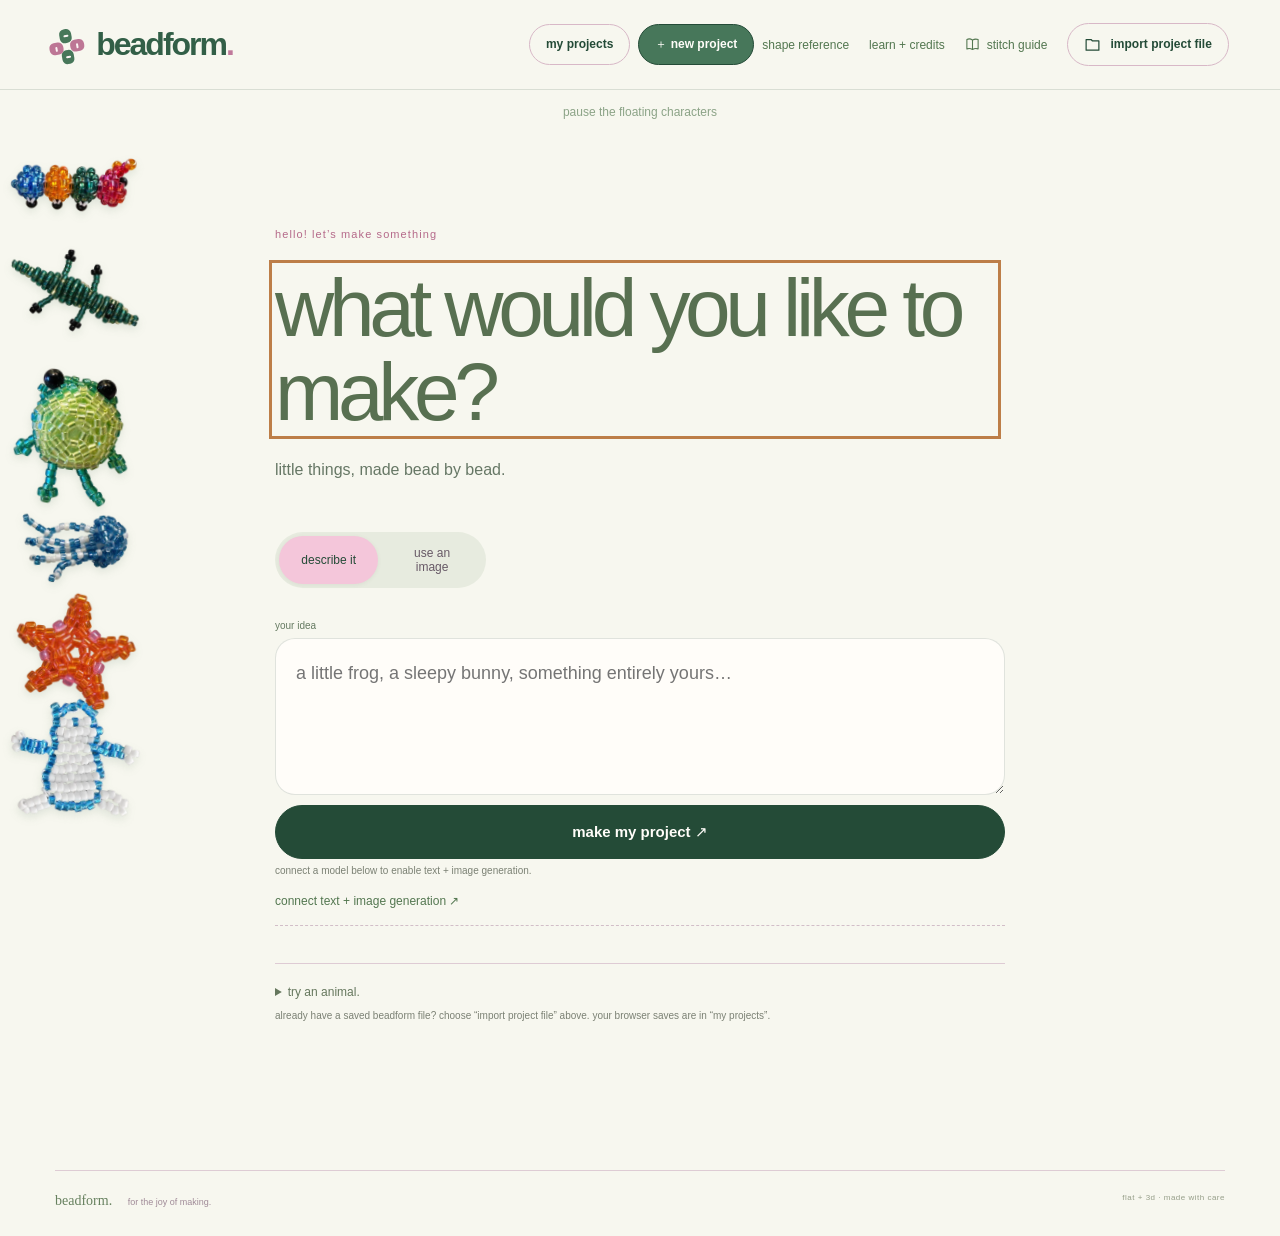
==== index.html @ 98c6efed "Rename beadform.html to index.html" ====
<!doctype html>
<html lang="en">
<head>
<meta charset="utf-8"><meta name="viewport" content="width=device-width, initial-scale=1">
<meta name="description" content="Turn an image into a buildable flat beadwork pattern. Even-count peyote, four-bead right-angle weave, and square stitch, with editable colors and construction guides.">
<title>beadform — canela’s bead studio</title>
<style>:root{--ink:#293d31;--text:#333d34;--muted:#85877b;--paper:#faf9f5;--cream:#f1f0e8;--line:#e4e5dc;--green:#3d5b45;--pale:#ecf0e6;--orange:#cd794c;--white:#fff;--shadow:0 5px 20px #293d3105;font-family:Arial,Helvetica,sans-serif;color:var(--text);background:var(--paper);font-synthesis:none}
*{box-sizing:border-box}body{margin:0}button,input,select{font:inherit}button,a,input,summary,select{-webkit-tap-highlight-color:transparent}button{cursor:pointer;color:inherit}button:disabled{opacity:.35;cursor:default}button{border:0;background:none}button:focus-visible,a:focus-visible,input:focus-visible,select:focus-visible,summary:focus-visible,[tabindex]:focus-visible{outline:3px solid #bd7e48;outline-offset:3px}a{color:var(--green)}svg.icon{width:17px;height:17px;display:block;stroke:currentColor;fill:none;stroke-width:1.7;stroke-linecap:round;stroke-linejoin:round;flex-shrink:0}span[data-icon]{display:inline-flex;align-items:center;justify-content:center}input[type=number],select{width:100%;background:#fcfcf9;border:1px solid var(--line);border-radius:7px;padding:10px;color:var(--text)}input[type=checkbox]{accent-color:var(--green);width:14px;height:14px;margin:0;flex-shrink:0}input[type=range]{width:100%;height:4px;margin:15px 0 18px;accent-color:var(--green);cursor:pointer}input[type=color]{cursor:pointer}h1,h2,p{margin:0}.site-header{height:90px;display:flex;align-items:center;gap:48px;padding:0 4.3%;border-bottom:1px solid var(--line);background:#fbfaf7}.brand{display:flex;align-items:center;text-decoration:none;font-family:Georgia,serif;font-size:35px;letter-spacing:-1.6px;font-weight:bold;color:var(--ink)}.brand-dot{color:var(--orange)}.brand-mark{height:32px;width:32px;position:relative;display:inline-block;margin-right:13px;transform:rotate(-10deg)}.brand-mark i{width:12px;height:14px;background:var(--green);border-radius:5px;position:absolute}.brand-mark i:nth-child(1){left:10px;top:0}.brand-mark i:nth-child(2){left:20px;top:11px;transform:rotate(90deg)}.brand-mark i:nth-child(3){left:9px;top:21px}.brand-mark i:nth-child(4){left:-1px;top:11px;transform:rotate(90deg)}.brand-mark i:after{content:'';height:2px;width:5px;background:var(--paper);position:absolute;top:6px;left:3.5px;border-radius:2px}.nav-label{font-size:10px;letter-spacing:1.7px;color:#858a7e;white-space:nowrap}.version{background:var(--cream);font-size:8px;letter-spacing:1px;padding:4px 6px;border-radius:4px;margin-left:8px}nav{display:flex;align-items:center;gap:12px;margin-left:auto}.button{padding:12px 16px;border-radius:7px;font-size:12px;font-weight:600;display:inline-flex;gap:9px;align-items:center;justify-content:center;line-height:1.3;transition:background .15s,transform .15s}.button:hover{transform:translateY(-1px)}.button.primary{color:white;background:var(--green);border:1px solid var(--green)}.button.primary:hover{background:#2f4b36}.button.secondary{border:1px solid #d9ddd2;background:transparent}.button.secondary:hover{background:var(--cream)}.button.tiny{border:1px solid var(--line);font-size:11px;padding:8px}.text-button{display:inline-flex;gap:7px;align-items:center;font-size:12px;color:var(--green);padding:5px 0}.text-button:hover{text-decoration:underline;text-underline-offset:4px}.text-button .icon{width:15px;height:15px}nav>.text-button{margin-right:12px}main{max-width:1640px;margin:auto;padding:0 4.3%}.intro{display:flex;align-items:center;justify-content:space-between;padding:37px 0 31px}.eyebrow{font-size:9px;letter-spacing:1.8px;font-weight:600;color:var(--orange)}h1{font-family:Georgia,'Times New Roman',serif;font-size:44px;font-weight:normal;letter-spacing:-1.3px;color:var(--ink);margin:7px 0 9px}.intro p{font-size:13px;color:#7d8377}.privacy{display:flex;align-items:center;gap:12px;font-size:11px;line-height:1.8;color:#8c9084}.privacy b{font-weight:400;color:#626f5d}.privacy .icon{width:25px;height:25px;color:#879b77}.studio{display:grid;grid-template-columns:258px minmax(350px,1fr) 253px;gap:22px;align-items:start}.left-column,.right-column{display:grid;gap:17px}.panel{background:#fffefb;border:1px solid var(--line);padding:19px;border-radius:11px;box-shadow:var(--shadow)}h2{font-size:13px;font-weight:600;display:flex;align-items:center;gap:9px;letter-spacing:-.15px}.section-number{color:#9a9e8e;font-size:10px;font-weight:400;border:1px solid var(--line);width:22px;height:22px;border-radius:50%;display:inline-flex;align-items:center;justify-content:center}.upload-zone{margin-top:17px;background:#f2efe4;width:100%;height:142px;border:1px dashed #d1d5c6;border-radius:7px;padding:12px;position:relative;overflow:hidden;display:block}.upload-zone img{width:100%;height:100%;object-fit:contain;display:block}.upload-zone:hover{border-color:var(--green)}.upload-zone.dragover{outline:3px solid var(--green);background:var(--pale)}.upload-overlay{position:absolute;left:50%;bottom:9px;transform:translateX(-50%);white-space:nowrap;font-size:9px;background:#fffefbea;border:1px solid #d4d8c9;box-shadow:0 2px 3px #00000005;border-radius:20px;padding:5px 9px;display:flex;gap:5px;align-items:center}.upload-overlay .icon{height:11px;width:11px}.source-caption{display:flex;justify-content:space-between;gap:5px;margin-top:8px;font-size:9px;color:#949789}.source-caption span:first-child{max-width:105px;overflow:hidden;text-overflow:ellipsis;white-space:nowrap;color:#6b7466}.source-caption span:last-child{font-size:7px;letter-spacing:.2px;padding-top:1px}.samples-label{font-size:9px;color:#95998c;margin:18px 0 9px}.samples{display:flex;gap:8px}.sample{width:100%;height:43px;border:1px solid var(--line);border-radius:6px;padding:5px;display:flex;align-items:center;justify-content:center;background:#faf9f5;transition:border-color .15s}.sample:hover,.sample.active{border-color:#769061}.sample img{width:32px;height:32px;object-fit:contain}.sample span{font-size:9px;padding-left:4px}.settings-details{margin-top:15px;border-top:1px solid var(--line);padding-top:13px}.settings-details summary{display:flex;align-items:center;justify-content:space-between;list-style:none;cursor:pointer;font-size:11px;color:#737d69}.settings-details summary::-webkit-details-marker{display:none}.settings-details summary .icon{height:12px;width:12px}.settings-details[open] summary .icon{transform:rotate(180deg)}.detail-content{padding-top:14px}.help-text{font-size:10px;line-height:1.65;color:#95998c}.detail-content .help-text{margin-top:10px}.inline-fields{display:flex;justify-content:space-between;align-items:center;gap:8px}.color-field{display:flex;font-size:10px;align-items:center;gap:7px}.color-field input{height:24px;width:28px;padding:0;border:0;background:transparent}.range-label{display:flex;justify-content:space-between;font-size:11px;color:#606d58}.range-label output{font-variant-numeric:tabular-nums;color:var(--green);font-size:11px;background:#eef1e8;padding:2px 6px;border-radius:3px;min-width:23px;text-align:center}.field{display:flex;flex-direction:column;gap:7px;font-size:10px;color:#7a846e}.field input{font-size:12px;font-weight:500}.field select{font-size:11px}.two-fields{display:grid;grid-template-columns:1fr 1fr;gap:10px;margin-top:17px;margin-bottom:8px}.detail-content .two-fields{margin-top:0}.stitch-options{display:grid;gap:7px;margin-top:16px}.stitch-choice{border:1px solid var(--line);border-radius:7px;padding:12px 10px;text-align:left;display:flex;gap:11px;align-items:center;background:#fffefb;transition:all .15s}.stitch-choice.active{border-color:#849577;background:#f0f3e9;box-shadow:0 0 0 1px #80937313}.stitch-choice:hover{background:#f4f5ee}.stitch-choice b{font-size:11px;display:block;font-weight:600}.stitch-choice small{font-size:8px;display:block;color:#929786;margin-top:4px;white-space:nowrap}.radio-dot{border:1px solid #d2d7c8;border-radius:50%;width:12px;height:12px;margin-left:auto;flex-shrink:0}.active .radio-dot{border:4px solid var(--green)}.stitch-glyph{position:relative;width:23px;height:23px;flex-shrink:0;display:grid;grid-template-columns:repeat(3,5px);gap:2px;align-content:center}.stitch-glyph i{height:9px;border-radius:2px;background:#8b9b78}.peyote-glyph i:nth-child(2),.peyote-glyph i:nth-child(5){transform:translateY(4px)}.raw-glyph i{position:absolute;height:5px;width:8px;left:7px;top:0}.raw-glyph i:nth-child(2){left:16px;top:9px;transform:rotate(90deg)}.raw-glyph i:nth-child(3){top:18px}.raw-glyph i:nth-child(4){left:-2px;top:9px;transform:rotate(90deg)}.workspace-header{min-height:43px;display:flex;align-items:center;justify-content:space-between;gap:10px;margin-bottom:10px}.workspace-header>div:first-child{display:flex;align-items:center;flex-wrap:wrap;gap:7px;min-width:0}.workspace-header input{background:transparent;border:0;border-bottom:1px solid transparent;font-family:Georgia,serif;font-size:21px;color:var(--ink);width:185px;padding:0 0 2px;min-width:100px}.workspace-header input:hover{border-bottom-color:var(--line)}.quiet-label{font-size:9px;color:#939888;display:none}.live-dot{width:6px;height:6px;background:#9bab79;border-radius:50%;flex-shrink:0}.view-tabs{display:flex;background:#efefe8;padding:3px;border-radius:6px;gap:2px;flex-shrink:0}.view-tabs button{font-size:10px;padding:7px 9px;border-radius:4px;color:#8b907f}.view-tabs button.active{background:white;box-shadow:0 1px 4px #333e3510;color:var(--ink)}.board{border:1px solid #e0e3d7;border-radius:11px;position:relative;background-color:#eeefe6;background-image:radial-gradient(#d0d4c5 .7px,transparent .7px);background-size:15px 15px;overflow:hidden;display:flex;flex-direction:column;min-height:450px}.board-topline{display:flex;align-items:center;justify-content:space-between;padding:15px 17px;z-index:1;gap:8px}.board-tag{font-size:8px;letter-spacing:1.3px;color:#7c856e;background:#fbfbf5c9;border:1px solid #e2e5d8;padding:7px 9px;border-radius:4px}.icon-button{display:inline-flex;align-items:center;justify-content:center;width:30px;height:30px;border:1px solid var(--line);background:#fffefbcc;border-radius:5px;color:#7a856b;flex-shrink:0}.icon-button:hover{background:#fff}.icon-button .icon{width:14px;height:14px}.pattern-scroll{overflow:auto;height:418px;width:100%;scrollbar-width:thin;display:block;padding:5px 14px 8px}.pattern-stage{height:100%;min-height:200px;display:flex;align-items:center;justify-content:center;margin:auto;transition:width .15s}.pattern-stage>svg{width:100%;height:100%;max-height:none;overflow:visible;display:block;filter:drop-shadow(0 7px 4px #3e452d0d);user-select:none}.pattern-stage>img{width:90%;height:90%;object-fit:contain}.pattern-stage svg [data-bead]{cursor:crosshair}.pattern-stage svg [data-bead]:hover>rect{stroke:#344d36;stroke-width:.12}.pattern-stage.paint svg [data-bead]{cursor:crosshair}.board-bottomline{display:flex;justify-content:space-between;align-items:center;gap:8px;padding:14px 17px;font-size:9px;color:#8d9580}.zoom-control{display:flex;align-items:center;gap:7px;background:#f9faf5dd;border:1px solid #e0e3d5;border-radius:5px;padding:2px}.zoom-control button{height:23px;min-width:24px;font-size:17px;padding:0 5px;display:flex;align-items:center;justify-content:center}.zoom-control span{font-size:9px;min-width:32px;text-align:center;color:#737f67}.zoom-control .icon{width:12px;height:12px}.pattern-stats{background:#fffefb;border:1px solid var(--line);border-radius:9px;display:grid;grid-template-columns:1fr .85fr 1.5fr 1fr;gap:0;padding:17px 0;margin-top:14px}.pattern-stats>div{padding:0 13px;border-right:1px solid var(--line)}.pattern-stats>div:last-child{border:0}.pattern-stats small{display:block;font-size:7px;letter-spacing:1px;color:#939a87;margin-bottom:7px}.pattern-stats strong{font-size:17px;font-weight:500;color:#44513d;white-space:nowrap;font-variant-numeric:tabular-nums}.pattern-stats strong span{font-size:10px;font-weight:400}.pattern-stats strong.green{display:flex;align-items:center;gap:4px;font-size:12px;color:#718262;margin-top:3px}.pattern-stats strong.green .icon{width:12px;height:12px}.guide-card{margin-top:22px;border:1px solid var(--line);border-radius:10px;background:#fffefb;padding:19px}.guide-heading{display:flex;align-items:center;justify-content:space-between;gap:8px;margin-bottom:19px}.guide-heading .eyebrow{font-size:7px;letter-spacing:1.3px;color:#9aa18d}.guide-heading h2{font-family:Georgia,serif;font-size:21px;font-weight:normal;margin-top:5px}.guide-heading .text-button{font-size:10px}.step-heading{display:flex;align-items:center;justify-content:space-between;gap:8px}.step-heading b{font-size:11px;display:block;color:#5e6c53}.step-heading>div>span{font-size:9px;color:#a1a793;display:block;margin-top:4px}.step-nav{display:flex;align-items:center;gap:8px;flex-shrink:0}.step-nav>span{font-size:9px!important;color:#8b947c!important;margin:0!important;min-width:34px;text-align:center}.step-nav .icon-button{width:25px;height:25px}.guide-card>p{font-size:10px;line-height:1.7;color:#929b85;margin:13px 0}.step-colors{display:flex;flex-wrap:wrap;gap:5px;align-items:center}.color-run{display:inline-flex;align-items:center;gap:6px;padding:5px 7px;border-radius:5px;border:1px solid #e5e7de;background:#fafbf7;font-size:10px;font-variant-numeric:tabular-nums}.mini-bead{height:14px;min-width:14px;border:1px solid #0000001a;border-radius:4px;display:inline-flex;align-items:center;justify-content:center;font-size:8px}.guide-footer{display:flex;align-items:center;justify-content:space-between;gap:8px;margin-top:17px;padding-top:13px;border-top:1px solid var(--line)}.check-label{display:flex;align-items:center;gap:7px;font-size:9px;color:#859277;line-height:1.5}.jump-label{font-size:8px;color:#9bA48e;display:flex;align-items:center;gap:6px;white-space:nowrap}.jump-label input{width:44px;font-size:9px;padding:5px}.workspace-footnote{display:flex;align-items:center;gap:7px;font-size:9px;line-height:1.7;color:#a1a892;padding:15px 4px}.workspace-footnote .icon{width:13px;height:13px}.palette-panel .range-label{margin-top:22px}.simplify{margin:-1px 0 19px}.palette-heading{display:flex;justify-content:space-between;font-size:7px;letter-spacing:1px;color:#9aa18e;padding-bottom:9px;border-bottom:1px solid var(--line)}.palette-list{margin-bottom:10px;max-height:328px;overflow:auto;scrollbar-width:thin}.palette-row{display:flex;align-items:center;gap:9px;padding:9px 5px;border-bottom:1px solid #f0f1ea;border-radius:4px}.palette-row.selected{background:#f2f5eb}.palette-swatch{height:28px;width:27px;position:relative;flex-shrink:0}.palette-swatch input{width:100%;height:100%;border:1px solid #00000013;border-radius:6px;overflow:hidden;padding:0;background:none;display:block}.palette-swatch input::-webkit-color-swatch-wrapper{padding:0}.palette-swatch input::-webkit-color-swatch{border:0;border-radius:5px}.palette-swatch input::-moz-color-swatch{border:0;border-radius:5px}.palette-pick{display:flex;gap:8px;align-items:center;text-align:left;width:100%;padding:0;min-width:0}.color-code{font-size:9px;color:#9ea58f}.color-name{font-size:10px;color:#727d64;display:block;margin-bottom:3px}.color-hex{font-size:8px;letter-spacing:.3px;color:#a3ab97;text-transform:uppercase}.color-count{margin-left:auto;font-size:11px;font-variant-numeric:tabular-nums;color:#6f7e62}.edit-toolbar{display:flex;align-items:center;background:#f2f3ec;border-radius:6px;padding:3px;margin-top:17px;gap:2px}.edit-toolbar button{display:flex;align-items:center;justify-content:center;gap:5px;font-size:10px;padding:7px;flex:1;border-radius:4px;color:#a0a790}.edit-toolbar button.active{background:#fffefb;color:#5c7450;box-shadow:0 1px 3px #2d3e2e09}.edit-toolbar button:last-child{flex:0 0 26px}.edit-toolbar .icon{height:13px;width:13px}.selection-info{font-size:9px;line-height:1.6;color:#929e82;padding-top:12px;min-height:40px}.reset-button{font-size:9px;margin-top:3px}.reset-button .icon{height:12px;width:12px}.check-card{border:1px solid #dfe5d6;background:#edf1e6;border-radius:10px;padding:17px}.check-card-title{display:flex;align-items:center;gap:8px;margin-bottom:11px}.check-card h2{font-size:12px;color:#617454}.check-circle{width:21px;height:21px;border-radius:50%;background:#dee6d5;color:#749061}.check-circle .icon{width:12px;height:12px}.check-card p{font-size:10px;line-height:1.8;color:#849276}.quality-note{font-size:9px;line-height:1.7;margin-top:8px;color:#8e855e}.check-divider{height:1px;background:#dce3d3;margin:14px 0 11px}.check-card .text-button{font-size:9px;margin-top:11px}.check-card .text-button .icon{width:11px;height:11px}.project-save{padding:4px 8px;display:flex;gap:10px;color:#9fa992}.project-save>.icon,.project-save>span .icon{width:17px;height:17px;margin-top:1px}.project-save b{font-family:Georgia,serif;font-weight:normal;font-size:16px;color:#7c8a6e}.project-save p{font-size:9px;line-height:1.7;margin:6px 0;color:#a2aa94}.project-save .text-button{font-size:9px}.project-save .icon{width:12px;height:12px}.site-footer{border-top:1px solid var(--line);margin-top:28px;padding:22px 0 27px;display:flex;justify-content:space-between;gap:16px;font-size:9px;color:#969e89}.site-footer>span:first-child{font-family:Georgia,serif;font-size:14px;color:#778469}.site-footer .muted{font-family:Arial,sans-serif;margin-left:12px;font-size:9px;color:#a3aa95}.site-footer>span:last-child{letter-spacing:.5px;font-size:8px}dialog{padding:26px;border:1px solid #d9dece;border-radius:14px;background:#fffefb;color:var(--text);width:min(760px,calc(100vw - 32px));max-height:88vh;box-shadow:0 24px 90px #1d311d35}dialog::backdrop{background:#28352455;backdrop-filter:blur(3px)}.modal-top{display:flex;justify-content:space-between;gap:15px;padding-bottom:19px;border-bottom:1px solid var(--line);margin-bottom:20px;align-items:flex-start}.modal-top h2{font-family:Georgia,serif;font-size:29px;font-weight:normal;margin-top:7px}.modal-copy{font-size:12px;line-height:1.8;color:#737d69;margin:0 0 16px}.modal-copy b{color:#455a39}.export-grid{display:grid;grid-template-columns:1fr 1fr;gap:12px}.export-option{display:flex;text-align:left;padding:18px;gap:13px;border:1px solid var(--line);border-radius:9px;background:#f8f9f3;align-items:flex-start}.export-option:hover{border-color:#8ea07d;background:#f0f4e7}.export-option>.icon,.export-option>span>.icon{width:23px;height:23px;color:#7d936a}.export-option b{font-size:13px;display:block;margin-bottom:7px}.export-option small{font-size:10px;line-height:1.6;color:#8c977f;display:block}.modal-footer{border-top:1px solid var(--line);margin-top:18px;padding-top:16px;font-size:10px;color:#919d83;line-height:1.7}.technique-guide{padding:16px 0;border-bottom:1px solid var(--line)}.technique-guide h3{font:21px Georgia,serif;margin:0 0 9px;color:#526745}.technique-guide p,.technique-guide li{font-size:12px;line-height:1.8;color:#859576}.technique-guide a{font-size:10px;display:inline-flex;margin-top:7px}.technique-guide ul{padding-left:20px;margin:7px 0}.guide-table{width:100%;border-collapse:collapse;font-size:10px}.guide-table th,.guide-table td{padding:10px 8px;border-bottom:1px solid var(--line);text-align:left;vertical-align:top;line-height:1.6}.guide-table th{font-size:9px;letter-spacing:.3px;color:#8b987d;background:#f4f6ee;position:sticky;top:0}.guide-table tbody tr:hover{background:#f6f8f0}.guide-table .direction{font-size:8px;color:#9aA68d;white-space:nowrap}.guide-table .color-run{padding:2px 4px;font-size:8px;gap:3px;margin:2px}.guide-table .mini-bead{height:11px;min-width:11px;font-size:7px}.guide-table-wrap{max-height:48vh;overflow:auto}.raw-ops{display:flex;flex-direction:column;gap:7px;width:100%;font-size:9px;color:#818e74}.raw-line{display:flex;gap:5px;flex-wrap:wrap;align-items:center;line-height:1.7}.raw-label{font-size:8px;font-weight:600;min-width:61px}.raw-token{display:inline-flex;align-items:center;gap:4px;border:1px solid var(--line);border-radius:4px;padding:3px 5px;background:#fcfdf9;color:#667958}.raw-token.pass{background:#f1f3ed;color:#8f9b82}.raw-token small{font-size:7px;opacity:.8}.toast{position:fixed;bottom:25px;left:50%;transform:translate(-50%,15px);padding:12px 20px;background:#33482f;color:#fffdf5;border-radius:9px;font-size:12px;box-shadow:0 6px 30px #293a2820;opacity:0;pointer-events:none;transition:all .2s;max-width:calc(100vw - 35px);z-index:50;text-align:center;line-height:1.5}.toast.show{opacity:1;transform:translate(-50%,0)}#printArea{display:none}.confirm-actions{display:flex;justify-content:flex-end;gap:10px;margin-top:22px}.selected-bead rect{stroke:#cf713f!important;stroke-width:.2!important}.board.expanded{position:fixed;inset:20px;z-index:20;background-color:#edf0e4;box-shadow:0 0 0 30px #293e2955}.board.expanded .pattern-scroll{height:calc(100vh - 165px)}.loading .pattern-stage{opacity:.4}.error-text{color:#b9653c!important}.modal-field{display:flex;flex-wrap:wrap;gap:10px;align-items:center;margin:15px 0}.modal-field label{font-size:12px;min-width:90px}.modal-field input{max-width:120px}.keyboard-note{font-size:10px;color:#a0aa94;line-height:1.6;margin-top:12px}
@media(min-width:1500px){.studio{grid-template-columns:278px minmax(380px,1fr) 273px;gap:26px}.pattern-scroll{height:490px}.panel{padding:22px}.quiet-label{display:block}.workspace-header input{width:205px}.upload-zone{height:154px}.palette-list{max-height:385px}}
@media(max-width:1210px){.site-header{gap:25px;padding:0 3%}main{padding:0 3%}.nav-label{display:none}.studio{grid-template-columns:230px minmax(310px,1fr) 222px;gap:15px}.panel{padding:15px}.stitch-choice{padding:10px 8px;gap:8px}.stitch-choice small{font-size:7px}.workspace-header input{width:144px;font-size:19px}.view-tabs button{padding:7px;font-size:9px}.pattern-stats>div{padding:0 8px}.pattern-stats strong{font-size:14px}.pattern-stats strong.green{font-size:10px}.pattern-stats small{font-size:6px;letter-spacing:.6px}.pattern-scroll{height:375px}.board-bottomline>span{max-width:160px;line-height:1.6;font-size:8px}.guide-footer{flex-wrap:wrap}.source-caption span:first-child{max-width:80px}.sample span{display:none}.privacy{font-size:10px}}
@media(max-width:1000px){.studio{grid-template-columns:230px minmax(310px,1fr)}.right-column{grid-column:2;grid-row:2;display:grid;grid-template-columns:1fr 1fr;gap:15px}.left-column{grid-row:1 / span 2}.center-column{grid-column:2}.palette-panel{grid-row:1 / span 2}.palette-list{max-height:320px}.project-save{align-self:start}.privacy{display:none}.workspace-header input{width:165px}.pattern-scroll{height:410px}.site-header{height:77px}.intro{padding:27px 0}.guide-card{margin-top:16px}.site-footer{margin-top:24px}}
@media(max-width:700px){.site-header{height:69px;padding:0 18px;gap:8px}.brand{font-size:27px}.brand-mark{transform:scale(.8) rotate(-10deg);margin-right:5px}nav{gap:8px}nav .text-button{display:none}nav .secondary{padding:9px}nav .secondary>span:last-child{display:none}nav .primary{font-size:10px;padding:10px;gap:5px}main{padding:0 16px}.intro{padding:24px 0}.intro h1{font-size:36px}.intro .eyebrow{font-size:7px;letter-spacing:1.4px}.intro p{font-size:11px;line-height:1.6;max-width:260px}.studio{display:flex;flex-direction:column;gap:17px}.left-column{display:grid;grid-template-columns:1fr 1fr;gap:12px;width:100%}.panel{padding:12px}.panel h2{font-size:11px;gap:6px}.section-number{font-size:8px;width:18px;height:18px}.source-panel .upload-zone{height:120px;margin-top:12px}.source-caption span:last-child{display:none}.samples-label{font-size:8px;line-height:1.5}.stitch-glyph{display:none}.stitch-choice{padding:9px 7px;gap:4px}.stitch-choice b{font-size:10px}.stitch-choice small{font-size:7px;white-space:normal;line-height:1.5}.stitch-options{gap:5px;margin-top:12px}.radio-dot{width:10px;height:10px}.active .radio-dot{border-width:3px}.two-fields{gap:6px;margin-top:12px}.field{font-size:8px}.field input{padding:8px;font-size:11px}.help-text{font-size:8px}.settings-details summary{font-size:9px}.inline-fields{flex-wrap:wrap}.detail-content{padding-top:10px}.range-label{font-size:9px}.center-column{width:100%}.workspace-header{margin-top:0}.workspace-header input{font-size:20px;width:165px}.view-tabs button{font-size:9px;padding:7px 8px}.board{min-height:405px}.pattern-scroll{height:340px;padding:4px 9px}.board-topline{padding:10px 12px}.board-bottomline{padding:10px 12px}.pattern-stats{padding:14px 0}.pattern-stats strong{font-size:14px}.pattern-stats strong span{font-size:8px}.pattern-stats strong.green{font-size:10px}.pattern-stats small{font-size:6px;letter-spacing:.35px}.pattern-stats>div{padding:0 8px}.guide-card{padding:15px}.guide-heading h2{font-size:21px}.right-column{width:100%;display:grid;grid-template-columns:1.15fr 1fr;gap:12px}.palette-panel{grid-row:1 / span 2}.palette-row{gap:6px;padding:7px 2px}.palette-pick{gap:6px}.palette-swatch{width:24px;height:25px}.color-name{font-size:9px}.color-code{font-size:8px}.color-count{font-size:10px}.palette-heading{font-size:6px}.palette-panel .range-label{margin-top:17px}.check-card{padding:12px}.check-card h2{font-size:11px}.check-card-title{gap:5px}.check-card p{font-size:9px}.check-circle{flex-shrink:0;width:18px;height:18px}.project-save{padding:0;gap:6px}.project-save p{font-size:8px}.project-save b{font-size:15px}.project-save>.icon,.project-save>span .icon{width:13px;height:13px}.site-footer>span:last-child{display:none}.site-footer{margin-top:22px}.export-grid{grid-template-columns:1fr}.modal-top h2{font-size:25px}dialog{padding:20px}.export-option{padding:14px}.pattern-stage>svg{filter:none}.guide-table{font-size:9px}.guide-table td{padding:8px 3px}.keyboard-note{font-size:9px}}
@media(prefers-reduced-motion:reduce){*{transition:none!important;scroll-behavior:auto!important}}
@media print{body>*{display:none!important}#printArea{display:block!important;background:white;color:#222;font-family:Arial,sans-serif}#printArea .print-cover{break-after:page}#printArea h1{font-size:26px;color:#111}#printArea h2{font-size:16px;margin:18px 0 10px}#printArea p{font-size:10px;line-height:1.6;margin:8px 0}#printArea .print-chart{width:100%;height:215mm;display:flex;justify-content:center}#printArea .print-chart svg{width:100%;height:100%;max-height:100%}#printArea table{border-collapse:collapse;width:100%;font-size:9px}#printArea th,#printArea td{padding:5px;border:1px solid #ccc;text-align:left;vertical-align:top}#printArea tr{break-inside:avoid}#printArea thead{display:table-header-group}#printArea .legend-table{max-width:500px}#printArea .print-legend{break-after:page}#printArea .tile-page{break-after:page}#printArea .tile-page svg{width:100%;height:238mm}#printArea .mini-bead{print-color-adjust:exact;-webkit-print-color-adjust:exact}#printArea *{print-color-adjust:exact;-webkit-print-color-adjust:exact}@page{size:A4;margin:12mm}}

.pattern-stage.paint{touch-action:none}

/* Original pink-and-green theme, with lowercase labels and notebook-like rules. */
:root{--ink:#264e3c;--text:#365244;--muted:#847b7e;--paper:#fcf4f4;--cream:#f3e4e8;--line:#e3d4d9;--green:#47775a;--pale:#eaf0e4;--orange:#b96388;--white:#fffafa;--shadow:0 5px 20px #65465304}
[hidden]{display:none!important}.site-header{background:#fae8ee;border-bottom-color:#d9bbc7}.brand{color:#325f47}.brand-mark i:nth-child(2),.brand-mark i:nth-child(4){background:#bd7695}.brand-dot{color:#c0799b}.nav-label{letter-spacing:1px;color:#8a6578}.version{background:#efcedc;color:#875774}.site-header nav .button.secondary{border-color:#d8b8c7}.site-header nav .button.primary{background:#47775a}.intro{padding-top:32px;padding-bottom:25px}.intro .eyebrow{letter-spacing:1px;font-size:10px;text-transform:lowercase;font-family:'Courier New',monospace}h1{font-size:46px;letter-spacing:-1.5px}.intro p{color:#917583}.privacy{color:#977c8a}.privacy b{color:#6d8067}.panel,.guide-card{background:#fffafa;border-color:#e6d4dc;border-radius:7px}.panel h2{color:#587051}.section-number{color:#a3778c;border-color:#ead4df}.eyebrow{color:#b56a8a}.settings-details{border-color:#eadce2}.board{background-color:#f1dfe7;background-image:radial-gradient(#d2b5c1 .8px,transparent .8px);border-color:#ddc5d0;border-radius:8px}.board-tag{color:#925e7a;border-color:#e1c9d4;background:#fff7facf}.stitch-choice{background:#fffafa;border-color:#e4d2db}.stitch-choice.active{background:#ebf1e4;border-color:#88a47d}.stitch-choice:hover{background:#f3f1e9}.pattern-stats{background:#fffafa;border-color:#e4d4da}.view-tabs{background:#efd9e3}.view-tabs button{color:#ad8499}.view-tabs button.active{color:#466c54;background:#fffafb}.palette-row.selected{background:#edf3e8}.edit-toolbar{background:#edeee5}.check-card{background:#eaf0df;border-color:#d3dfc7;border-radius:7px}.check-card p{color:#62755b}.check-card h2{color:#4e714f}.help-text{color:#7b8174}.check-label{color:#718369}.field{color:#657a61}.color-name{color:#586e51}.color-hex{color:#88957e}.source-caption span:first-child{color:#776777}.source-panel .upload-zone{background:#f2e4e5;border-color:#cfaebf}.source-caption span:last-child{color:#9a8090}.range-label{color:#657a62}.range-label output{color:#426445;background:#e5eddb}.workspace-header input{color:#3a5d44}.guide-heading h2{color:#395d42}.step-heading b{color:#446a47}.site-footer{border-color:#deccd4}.site-footer>span:first-child{color:#67815f}.site-footer .muted{color:#a08b98}.button.primary:hover{background:#345d42}.text-button{color:#537750;text-underline-offset:4px}.site-footer .text-button{font-size:10px}dialog{background:#fff8fa;border-color:#d6bdca}.modal-top{border-color:#e2ccd6}.modal-top h2{color:#456841}.export-option{background:#fbf0f4;border-color:#e4d0db}.export-option:hover{background:#edf3e5;border-color:#91aa80}.modal-copy{color:#6d7d65}.modal-copy b{color:#456841}.technique-guide{border-color:#e5d2dc}.technique-guide p,.technique-guide li{color:#6d7f63}.technique-guide h3{color:#446b43}.modal-footer{color:#7e8d76;border-color:#e3d0da}.toast{background:#456d4d}.board.expanded{background-color:#eedee6}.brand-caption{font-family:'Courier New',monospace;letter-spacing:.8px;font-size:9px;color:#8e6a7d;margin-left:20px;border-left:1px solid #d9becb;padding-left:19px;line-height:1.6}.dimension-bar{border-top:1px solid #e1cdd8;border-bottom:1px solid #e1cdd8;margin-bottom:25px;padding:11px 0;display:flex;justify-content:space-between;gap:15px;align-items:center}.dimension-tabs{display:flex;gap:7px}.dimension-tabs button{display:flex;gap:8px;align-items:center;padding:10px 17px;border:1px solid transparent;border-radius:5px;color:#92788a;font-size:12px}.dimension-tabs button.active{background:#47775a;color:#fff8fb;border-color:#47775a}.dimension-tabs button:not(.active):hover{background:#f0dce6}.dimension-tabs small{font-size:8px;background:#f0ccdccc;color:#865472;padding:2px 4px;border-radius:3px}.dimension-note{font-family:'Courier New',monospace;font-size:10px;letter-spacing:.15px;color:#987487}.volume-studio .panel h2{font-size:14px}.v-intro{font-size:10px;color:#977d8a;line-height:1.7;margin:13px 0}.v-templates{display:grid;grid-template-columns:repeat(3,1fr);gap:7px;margin:10px 0 18px}.v-template{border:1px solid #e5cfda;background:#fcf3f6;border-radius:6px;display:flex;flex-direction:column;align-items:center;justify-content:center;gap:6px;padding:12px 4px;color:#8c7480;font-size:9px}.v-template svg{height:32px;width:32px;fill:currentColor}.v-template.active{color:#527d51;background:#e8efdd;border-color:#96ac85;box-shadow:inset 0 0 0 1px #96ac8533}.v-template:hover{border-color:#87a876}.v-field{margin-top:16px}.v-source{display:flex;align-items:center;gap:12px;margin-top:16px;background:#f4e5eb;border:1px solid #e3d1d9;border-radius:7px;padding:9px}.v-source img{height:63px;width:63px;object-fit:contain;background:#fcf4f5;border-radius:4px}.v-source b{font-size:10px;font-weight:400;color:#937180;display:block;word-break:break-word}.v-source .text-button{font-size:9px;margin-top:5px}.v-source>div{min-width:0}.v-stitch-note{padding:3px 10px}.v-stitch-note h3{font-family:Georgia,serif;font-size:20px;font-weight:normal;margin:8px 0;color:#657953}.v-stitch-note p{font-size:10px;line-height:1.8;color:#8d997d}.v-stitch-note .text-button{font-size:10px;margin-top:9px}.v-board{min-height:480px}.v-small-label{font-family:'Courier New',monospace;font-size:8px;color:#a97f96}.v-viewport{height:407px;position:relative;touch-action:none;user-select:none;overflow:hidden}.v-viewport>svg{width:100%;height:100%;display:block}.v-viewport [data-vbead]{cursor:pointer}.v-viewport [data-vbead]:hover .bead-body{stroke:#a34471;stroke-width:2px}.v-view-options{display:flex;flex-wrap:wrap;gap:12px;align-items:center;margin:11px 0 15px}.v-angles{display:flex;gap:3px;margin-right:auto}.v-angles button{font-size:9px;border:1px solid #e1cdd8;border-radius:4px;color:#a38594;padding:6px 8px}.v-angles button.active{background:#eff2e5;color:#52784f;border-color:#a1b08e}.v-layer-nav{display:flex;align-items:center;gap:9px;padding:8px 17px;font-size:10px;color:#97798b;background:#f8e9f0}.v-layer-nav input{margin:0}.v-layer-nav label{white-space:nowrap}.v-layer-nav .icon-button{width:25px;height:25px}.v-layer-nav output{font-variant-numeric:tabular-nums;font-size:9px}.v-stats{grid-template-columns:1.05fr 1fr 1.7fr .7fr}.v-stats strong{font-size:17px}.v-stats strong span{font-size:10px}.v-guide{margin-top:22px}.v-instruction-layout{display:grid;grid-template-columns:132px 1fr;gap:13px;align-items:start;margin-top:14px}.v-instruction-layout>div>svg{width:132px;height:144px;background:#f9edf2;border:1px solid #e7d4de;border-radius:6px}.v-ops-label{font-family:'Courier New',monospace;font-size:8px;letter-spacing:.5px;color:#ab7290;display:block;margin-bottom:7px}.v-ops-line{font-size:10px;line-height:1.8;color:#6e825f;display:flex;flex-wrap:wrap;gap:4px;margin-bottom:12px;align-items:center}.v-token{display:inline-flex;align-items:center;gap:4px;border:1px solid #dce3d2;border-radius:4px;padding:4px 5px;background:#f4f7ed;white-space:nowrap;font-size:9px}.v-token.pass{background:#f6e9f0;border-color:#e7cfdb;color:#a1798c}.v-token small{font-size:7px;text-transform:uppercase}.v-token .mini-bead{height:12px;min-width:12px}.v-footnote{font-size:9px;color:#8b997c;line-height:1.7;margin-top:12px}.v-disclosure{padding:18px 9px;font-size:10px;color:#978391}.v-disclosure b{color:#74886a;font-weight:normal;font-family:Georgia,serif;font-size:15px}.v-disclosure p{line-height:1.8;margin-top:7px;max-width:610px}.v-find{display:flex;gap:5px}.v-find input{width:100%;min-width:0;padding:8px;background:#fff;border:1px solid #e3d4dc;border-radius:5px;font-size:10px;text-transform:uppercase}.v-find button{flex-shrink:0}.v-export-card{padding:18px 10px}.v-export-card h3{font:23px Georgia,serif;color:#6a7e5e;margin:8px 0}.v-export-card p{font-size:10px;line-height:1.8;color:#8e9d80;margin:0 0 16px}.v-export-card>.button{width:100%;font-size:11px}.v-export-card>.text-button{font-size:10px;margin-top:9px}.v-palette-row{display:flex;align-items:center;gap:8px;padding:9px 5px;border-bottom:1px solid #ecdfE5}.v-palette-row.selected{background:#eaf0df}.v-palette-row .color-count{margin-left:auto}.v-palette-row input[type=color]{width:29px;height:29px;border:1px solid #ded0d7;border-radius:5px;padding:0;background:none;flex-shrink:0}.v-palette-row input[type=color]::-webkit-color-swatch-wrapper{padding:0}.v-palette-row input[type=color]::-webkit-color-swatch{border:0;border-radius:4px}.v-palette-row button{display:flex;align-items:center;gap:7px;flex:1;text-align:left;padding:0}.v-palette-row .color-name{font-size:10px}.v-guide-table{width:100%;font-size:10px;border-collapse:collapse}.v-guide-table th,.v-guide-table td{padding:9px;border-bottom:1px solid #e4d4dd;vertical-align:top;text-align:left;line-height:1.7}.v-guide-table th{background:#f1e0e9;position:sticky;top:0;color:#91667e;font-weight:400}.v-guide-table td:first-child{width:130px}.v-guide-table button{font-size:10px;color:#466d49;text-decoration:underline;text-underline-offset:3px;text-align:left}.v-diagram-legend{display:flex;gap:12px;font-size:10px;margin:10px 0;color:#9b7890}.v-no-selection{font-size:11px;color:#95788a;padding:5px}.v-guide-wrap{max-height:48vh;overflow:auto}.v-help-grid{display:grid;grid-template-columns:180px 1fr;gap:20px;align-items:center}.v-help-grid svg{width:100%;height:180px}.v-warning{font-size:11px;color:#987f63;background:#f4eee4;border:1px solid #e4d8c3;padding:12px;line-height:1.8;border-radius:5px;margin:14px 0}
@media(min-width:1500px){.v-viewport{height:470px}.v-board{min-height:540px}}
@media(max-width:1210px){.brand-caption{display:none}.v-viewport{height:360px}.v-board{min-height:435px}.v-instruction-layout{grid-template-columns:110px 1fr;gap:9px}.v-instruction-layout>div>svg{width:110px;height:130px}.v-stats strong{font-size:14px}.v-stats>div{padding:0 8px}.v-angles button{font-size:8px;padding:5px 6px}}
@media(max-width:1000px){.volume-studio .right-column{grid-template-columns:1fr 1fr}.volume-studio .right-column>.panel{grid-row:1/span 2}.v-viewport{height:420px}.dimension-note{font-size:8px}.v-export-card{padding:0 6px}.v-instruction-layout{grid-template-columns:132px 1fr}.v-instruction-layout>div>svg{width:132px;height:144px}}
@media(max-width:700px){h1{font-size:37px}.intro{padding:25px 0 22px}.intro p{max-width:300px}.dimension-bar{padding:9px 0;margin-bottom:17px}.dimension-tabs button{font-size:11px;padding:9px 12px}.dimension-note{display:none}.volume-studio .left-column{grid-template-columns:1fr 1fr}.v-stitch-note{grid-column:1/-1;display:none}.v-templates{gap:5px;margin:9px 0 13px}.v-template{font-size:8px;padding:9px 2px;gap:5px}.v-template svg{width:26px;height:26px}.volume-studio .panel h2{font-size:12px}.v-intro{font-size:9px;margin-top:9px}.v-source{display:block;padding:7px}.v-source img{float:left;margin-right:7px;height:42px;width:42px}.v-source>div{min-height:50px}.v-source .text-button{font-size:8px}.v-field{margin-top:12px}.v-source b{font-size:9px}.v-viewport{height:358px}.v-board{min-height:425px}.v-small-label{font-size:7px}.v-view-options{gap:9px}.v-view-options .check-label{font-size:8px}.v-angles button{font-size:8px;padding:5px 7px}.v-stats strong{font-size:13px}.v-instruction-layout{grid-template-columns:110px 1fr;gap:9px}.v-instruction-layout>div>svg{width:110px;height:132px}.v-token{font-size:8px;padding:3px 4px;gap:3px}.v-token .mini-bead{min-width:10px;height:10px;font-size:7px}.v-guide .guide-footer{gap:11px}.v-guide .check-label{font-size:8px}.v-help-grid{grid-template-columns:1fr}.v-help-grid svg{height:150px}.v-palette-row{padding:7px 2px;gap:6px}.v-palette-row input[type=color]{width:24px;height:25px}.v-palette-row .color-name{font-size:9px}.v-palette-row button{gap:5px}.v-export-card h3{font-size:21px}.v-export-card p{font-size:9px}.v-export-card>.button{font-size:9px;padding:10px 7px}.v-layer-nav{font-size:8px;padding:7px 10px}.v-guide-table td:first-child{width:85px}.v-guide-table th,.v-guide-table td{padding:7px 4px;font-size:9px}.v-guide-table button{font-size:9px}}
@media print{#printArea .v-print-layer{break-after:page}#printArea .v-print-layer svg{width:100%;height:220mm}#printArea .v-print-views{display:flex;gap:10px}#printArea .v-print-views svg{width:50%;height:72mm}#printArea .v-print-small{font-size:8px;color:#555}#printArea .v-ring-column{width:20mm}#printArea .v-ring-column svg{width:20mm;height:20mm}}

/* An open canvas for references, with the same pink + green studio palette. */
.v-input-tabs{display:flex;gap:4px;padding:4px;background:#f4dfe8;border-radius:10px;margin-top:14px}.v-input-tabs button{flex:1;border:0;border-radius:7px;padding:10px 3px;color:#675966;background:transparent;font:inherit;font-size:12px;cursor:pointer}.v-input-tabs button.active{background:#fffaf5;color:#315b43;box-shadow:0 1px 4px #52664515}
.v-create-panel textarea{font:inherit;font-size:13px;line-height:1.55;resize:vertical;width:100%;min-height:100px;padding:12px;border:1px solid #d6c3cc;border-radius:9px;background:#fffdf9;color:#314f3d}.v-wide{width:100%;margin:10px 0 4px;justify-content:center}.v-generation-status{font-size:12px;line-height:1.5;color:#566d57;padding:10px 0;border-top:1px dashed #d2bec8;margin-top:12px}.v-generation-status.error{color:#a23966}.v-examples{margin-top:17px;border-top:1px solid #decbd4;padding-top:12px}.v-examples summary{font-size:12px;color:#65775d;cursor:pointer}.v-templates{margin-top:14px}.v-upload-box{width:100%;padding:20px 10px;border:1px dashed #a4b59a;border-radius:10px;background:#f3f6eb;color:#4d6b45;cursor:pointer;margin-top:12px}.v-upload-box span,.v-upload-box small{display:block}.v-upload-box small{margin-top:7px;color:#7d8875}.v-source small{display:block;font-size:10px;color:#8c7681;margin-top:6px}.v-mask-wrap{background:repeating-conic-gradient(#eadce3 0% 25%,#fff8fb 0% 50%) 0 0/16px 16px;border:1px solid #d9c6cf;border-radius:9px;overflow:hidden}.v-mask-wrap canvas{display:block;width:100%;height:auto;touch-action:none;cursor:crosshair}.v-mask-actions{display:flex;gap:5px;margin:8px 0 15px}.v-mask-actions button{padding:6px 9px;background:#fff7fa;border:1px solid #dbced4;border-radius:6px;color:#6b7b60;font-size:11px;cursor:pointer}.v-mask-actions button.active{background:#dbe8d1;border-color:#a9c193}.v-materials{display:grid;gap:9px;background:#eaf0df;border:1px solid #ceddbc;border-radius:10px;padding:13px;margin:16px 0}.v-materials b{font:600 13px Georgia,serif;color:#3e6044}.v-materials span,.v-materials small{font-size:11px;line-height:1.5;color:#6e7d61}.v-reveal-controls{display:flex;align-items:center;gap:10px;flex-wrap:wrap;border-top:1px solid #decbd4;border-bottom:1px solid #decbd4;padding:10px 0;margin:14px 0;font-size:11px;color:#667a59}.v-reveal-controls input{flex:1;min-width:95px;width:100px}.v-instruction-layout{grid-template-columns:minmax(210px,1.2fr) minmax(180px,1fr);align-items:start}.v-instruction-layout #vRingDiagram svg{width:100%;height:auto;max-height:480px}.v-viewport.thread-view{cursor:default;touch-action:auto;overflow:auto}.v-viewport.thread-view svg{width:100%;height:auto;min-height:500px}.v-thread-print{break-after:page;page-break-after:always}.v-thread-print h2{margin:0 0 2mm}.v-thread-grid{display:grid;grid-template-columns:1fr 1fr;gap:5mm}.v-thread-cell{break-inside:avoid}.v-thread-cell svg{width:100%;height:auto}.v-thread-cell p{font-size:8pt;line-height:1.3}
@media(max-width:1100px){.v-instruction-layout{grid-template-columns:1fr}.v-instruction-layout #vRingDiagram svg{max-height:400px}}@media(max-width:600px){.workspace-header{align-items:flex-start;gap:12px;flex-wrap:wrap}.view-tabs button{padding:7px 9px}.v-reveal-controls .button{font-size:11px}}
@media print{.v-thread-grid{grid-template-columns:1fr 1fr}.v-thread-cell svg{max-height:108mm}.v-thread-cell h3{font-size:10pt}.v-ring-column{width:90mm}.v-ring-column svg{width:90mm;height:auto}}
/* Connected construction stages and a private local connection flow. */
.v-viewport.thread-view{display:block;overflow:auto;touch-action:pan-y;align-items:initial;justify-content:initial;max-height:780px;height:680px;padding:8px;background:#fffdf9}.v-viewport.thread-view>svg{display:block;width:100%;height:auto;min-height:0;max-height:none}.v-viewport [data-stage-card]{cursor:pointer}.v-viewport [data-stage-card]:focus{outline:2px solid #6f9472}.v-instruction-layout{grid-template-columns:minmax(200px,1fr) minmax(180px,1fr)}.v-instruction-layout #vRingDiagram>svg{width:100%;height:auto;background:transparent;border:0;max-height:230px}.v-context-caption{font-size:10px;text-align:center;color:#8c7180;margin:0}.v-stage-picks{display:flex;flex-wrap:wrap;gap:9px;margin:12px 0}.v-stage-picks>span{display:flex;align-items:center;gap:5px;font-size:12px;color:#516c50}.v-stage-progress{font-size:13px;color:#708365;margin:13px 0}.v-unit-details{margin-top:18px;font-size:11px;color:#7c8d70}.v-unit-details summary{cursor:pointer}.v-unit-buttons{display:flex;gap:5px;flex-wrap:wrap;margin-top:10px}.v-unit-buttons button{border:1px solid #d6c8cb;background:#fffaf7;padding:7px 10px;border-radius:5px;color:#567554;cursor:pointer}.v-stage-index{display:grid;grid-template-columns:1fr 1fr;gap:12px}.v-stage-index>button{display:flex;flex-direction:column;gap:8px;text-align:left;border:1px solid #deccd3;background:#fffaf7;padding:18px;border-radius:9px;color:#517149;cursor:pointer}.v-stage-index span{font-size:11px;color:#89707c}.v-stage-moves{display:grid;grid-template-columns:repeat(3,1fr);gap:8px;max-height:55vh;overflow:auto}.v-stage-moves>button{display:flex;align-items:center;gap:6px;flex-wrap:wrap;background:#fffaf7;border:1px solid #e1d3d8;padding:8px;border-radius:6px;text-align:left;cursor:pointer}.v-stage-moves>button>span:last-child{font-size:9px;color:#8f7b83}.v-stage-print{break-before:page;break-after:page;page-break-after:always}.v-stage-print>svg{display:block;width:100%;height:auto;max-height:235mm}.v-stage-print>p{font-size:9pt;line-height:1.4}.v-stage-print-header{font-size:10pt;color:#667a5f;margin-bottom:3mm}.v-connect-button{font-size:11px;margin:10px 0 3px;display:block}.v-connect-button.connected{color:#3b765c}.v-setup-badge{background:#e4eddb;color:#507650;border-radius:6px;font-size:12px;padding:10px 13px;margin:8px 0 16px}.v-setup-steps{padding-left:25px;font-size:14px;line-height:1.65;color:#4e6554}.v-setup-steps li{margin:10px 0}.v-setup-steps a,.v-key-field+a{color:#a04b74}.v-key-field{margin-top:22px}.v-key-field input{font-size:15px;padding:13px;border:1px solid #baacae;background:#fffdfa;color:#345a40;border-radius:7px;margin-top:8px}.v-key-status{font-size:13px;line-height:1.5;color:#914b6c;padding:10px 0}.v-key-status:empty{display:none}
@media(max-width:1100px){.v-instruction-layout{grid-template-columns:1fr}.v-viewport.thread-view{height:600px}}@media(max-width:600px){.v-stage-index,.v-stage-moves{grid-template-columns:1fr}.v-viewport.thread-view{height:520px}.v-stage-print>svg{max-height:none}}@media print{.v-stage-print{break-before:page;break-after:page}.v-stage-print>svg{width:100%;height:auto;max-height:225mm}.v-stage-print-header{font-size:9pt}.v-stage-print>p{font-size:8pt}}

/* Parts-first construction studio. */
.parts-mode>.center-column,.parts-mode>.right-column,.parts-mode .v-stitch-note,.parts-mode #vLegacyColor{display:none}.parts-workspace{grid-column:2 / 4;min-width:0}.parts-heading{display:flex;justify-content:space-between;align-items:center;gap:15px}.parts-heading h2{font:32px Georgia,serif;color:#416444;margin:8px 0}.parts-status,.parts-instruction{font-size:13px;line-height:1.7;color:#5c735f}.parts-status{margin:8px 0 18px}.parts-layout{display:grid;grid-template-columns:minmax(0,1fr) 205px;gap:20px}.parts-layout>aside{background:#f1e2e8;border:1px solid #ddc8d1;border-radius:9px;padding:14px;max-height:750px;overflow:auto}.parts-stage-list button{display:block;width:100%;text-align:left;background:#fffafa;border:1px solid #e3d0d9;border-radius:7px;padding:10px;margin:8px 0;color:#526f57;font-size:12px;line-height:1.5}.parts-stage-list button small{display:block;font-size:10px;color:#907184}.parts-stage-list button.active{background:#e8efdf;border-color:#7da181}.parts-stage-list .parts-divider{font:12px Georgia,serif;display:block;margin:20px 0 5px;color:#96748b}.parts-view-tabs{display:flex;gap:5px;margin-bottom:10px}.parts-view-tabs button{border-radius:7px;padding:9px 12px;color:#96768a;font-size:12px}.parts-view-tabs button.active{background:#47775a;color:#fffafa}.parts-canvas{background:#fffdf9;border:1px solid #d8c5ce;border-radius:10px;min-height:360px;max-height:690px;overflow:auto}.parts-canvas>svg{display:block;width:100%;height:auto}.parts-controls{display:flex;flex-wrap:wrap;gap:15px;margin:10px 0}.parts-inventory{display:flex;flex-wrap:wrap;gap:9px;margin:12px 0 20px;font-size:11px;color:#687c60}.parts-inventory span{display:inline-flex;gap:5px;align-items:center;background:#eef2e7;padding:7px;border-radius:6px}.parts-progress{font-size:12px;color:#b96388;margin-top:12px}.parts-footnote{font-size:11px;color:#83757d;line-height:1.7;margin:16px 0}.parts-workspace .guide-card{margin-top:20px}.parts-moves{max-height:50vh;overflow:auto;font-size:12px;line-height:2;color:#60765f}.parts-moves button{display:block;text-align:left;padding:7px;border-bottom:1px solid #ecdee4;width:100%}.parts-moves b{color:#b96388}.parts-canvas [data-part-stage]{cursor:pointer}.parts-canvas [data-part-stage]:hover{opacity:.8}
@media(max-width:1000px){.parts-layout{grid-template-columns:minmax(0,1fr)}.parts-layout>aside{max-height:230px}.parts-stage-list{display:flex;gap:7px;flex-wrap:wrap}.parts-stage-list button{width:calc(50% - 5px)}.parts-stage-list .parts-divider{width:100%}.parts-heading h2{font-size:26px}}
@media(max-width:700px){.parts-workspace{grid-column:1 / -1}.parts-heading{align-items:flex-start}.parts-view-tabs button{font-size:11px;padding:8px}.parts-heading h2{font-size:24px}}
@media print{#printArea .parts-print-step{break-after:page}#printArea .parts-print-step>svg{display:block;width:100%;height:210mm}#printArea .parts-print-map>svg{width:100%;height:auto}}

.parts-mode #vDetailField,.volume-studio:not(.parts-mode) #pSizeField{display:none}

.parts-thread-plan{padding:13px 16px;border:1px solid #bbceac;border-radius:8px;background:#edf3e5;color:#4f7152;font-size:12px;line-height:1.7;margin-bottom:18px}.parts-thread-plan b{display:block;font:19px Georgia,serif;margin-bottom:3px}

.parts-shaping{margin:12px 0;color:#416444}.parts-shaping summary{cursor:pointer;font-weight:600}.parts-shaping table{width:100%;border-collapse:collapse;font-size:13px}.parts-shaping th,.parts-shaping td{padding:8px;text-align:left;border-bottom:1px solid #dfcbd3}.parts-shaping p{font-size:13px}

.parts-examples{display:flex;align-items:center;gap:10px;flex-wrap:wrap;margin:14px 0;color:#416444}.parts-examples select{padding:10px;border:1px solid #ddc7d1;border-radius:8px;background:#fffdf9;color:#416444}
/* Welcome, studio and personal project collection */
.journey-welcome .intro,.journey-gallery .intro,.journey-project .intro{display:none}
.journey-welcome .dimension-bar,.journey-gallery .dimension-bar,.journey-welcome #projectToolbar,.journey-gallery #projectToolbar{display:none}
.journey-welcome #volumeStudio{display:block;max-width:760px;margin:40px auto 80px}
.journey-welcome #volumeStudio>.left-column{display:block}
.journey-welcome #volumeStudio>.left-column> :not(.v-create-panel),.journey-welcome #partsWorkspace,.journey-welcome #volumeStudio>.center-column,.journey-welcome #volumeStudio>.right-column,.journey-welcome #flatStudio{display:none!important}
.journey-welcome .v-create-panel{padding:clamp(24px,5vw,60px);border-radius:32px;background:linear-gradient(135deg,#fff9f9,#f2f7ed);box-shadow:0 18px 60px #41644412}
.journey-welcome #welcomeTitle{font-size:clamp(30px,5vw,46px);line-height:1.15;margin:18px 0}
.welcome-copy{color:#667765;line-height:1.6;margin-bottom:25px}
.journey-welcome #vPrompt{min-height:115px;font-size:17px;background:#fff}
.journey-welcome .v-input-tabs{margin:24px 0 16px}
.journey-project .v-create-panel{display:none}
.journey-gallery #volumeStudio,.journey-gallery #flatStudio{display:none!important}
.journey-welcome #exportBtn,.journey-gallery #exportBtn{display:none}
.project-toolbar{display:flex;align-items:center;gap:18px;flex-wrap:wrap;margin:20px 0;padding:16px 20px;background:#f3f7ee;border-radius:20px;color:#416444}
.project-toolbar .field{margin-left:auto;font-size:12px}.project-toolbar input{background:white;padding:8px;border:1px solid #c8d5bf;border-radius:8px;max-width:220px}
#projectSaveStatus{font-size:12px;max-width:230px}.gallery-heading{display:flex;justify-content:space-between;align-items:center;gap:20px;margin:44px 0 26px}.gallery-heading h1{font-size:44px;margin:10px 0}.gallery-heading p{color:#697564}
.gallery-grid{display:grid;grid-template-columns:repeat(auto-fill,minmax(240px,1fr));gap:26px;padding-bottom:70px}.project-tile{overflow:hidden;background:#fffaf7;border:1px solid #e0e7d9;border-radius:24px;transition:transform .2s,box-shadow .2s}.project-tile:hover{transform:translateY(-4px);box-shadow:0 16px 35px #41644416}.project-open{display:block;width:100%;border:0;text-align:left;background:none;padding:0 0 18px;cursor:pointer;color:#344e37}.project-open img{width:100%;aspect-ratio:4/3;object-fit:contain;background:#f3f6ed}.project-open strong,.project-open small{display:block;margin:12px 20px 0}.project-open strong{font-size:21px}.project-open small{color:#77816e}.project-actions{border-top:1px solid #e5e9df;display:flex;justify-content:space-around;padding:10px}.gallery-empty{grid-column:1/-1;text-align:center;padding:65px 20px;background:#f9eeee;border-radius:26px}.empty-beads{font-size:42px;letter-spacing:12px;color:#8eaf88}.gallery-empty p{color:#687c62}
.journey-project #volumeStudio,.journey-welcome .v-create-panel,.project-gallery{animation:journey-in .3s ease both}@keyframes journey-in{from{opacity:0;transform:translateY(10px)}to{opacity:1;transform:translateY(0)}}
@media(prefers-reduced-motion:reduce){.journey-project #volumeStudio,.journey-welcome .v-create-panel,.project-gallery{animation:none}.project-tile{transition:none}}
@media(max-width:700px){.gallery-heading{align-items:flex-start;flex-direction:column}.site-header nav{flex-wrap:wrap;gap:8px}.project-toolbar .field{margin-left:0}.project-toolbar>span:nth-child(2){display:none}.gallery-grid{grid-template-columns:repeat(auto-fill,minmax(210px,1fr))}}

/* a quiet, lowercase voice across the studio, dialogs and printed charts */
body, body * { text-transform: lowercase !important; }
input::placeholder, textarea::placeholder { text-transform: lowercase; }
input[type="password"] { text-transform: none !important; }

/* The document scrolls as one pattern; diagrams have no nested scroll areas. */
.parts-canvas{max-height:none;overflow:visible}
.parts-layout{grid-template-columns:minmax(0,1fr)}
.parts-layout>aside{display:none}
.full-pattern{margin-top:55px;scroll-margin-top:24px}
.full-pattern-heading{border-bottom:1px solid #cfddc6;padding-bottom:20px}
.full-pattern-heading h2{font:32px Georgia,serif;color:#416444;margin:12px 0}
.full-pattern-heading p,.full-step-context p{color:#63785f;font-size:13px;line-height:1.65}
.full-pattern-step{padding:32px 0;border-bottom:1px solid #dbe3d4;scroll-margin-top:24px}
.full-pattern-step>header{display:flex;gap:15px;align-items:center;margin-bottom:20px}
.full-pattern-step h3{font:24px Georgia,serif;margin:0;color:#416444}
.full-pattern-step header p{margin:7px 0;color:#897185;font-size:13px}
.pattern-number{display:grid;place-items:center;min-width:40px;height:40px;border-radius:50%;background:#ecd5df;color:#416444}
.full-step-layout{display:grid;grid-template-columns:minmax(0,1fr) minmax(190px,28%);gap:20px;align-items:start}
.full-step-chart svg,.full-step-context svg{display:block;width:100%;height:auto}
.full-step-context{position:sticky;top:18px;min-width:0}
.full-step-context details{margin-top:18px;font-size:12px;line-height:1.6;color:#60745c}
.full-step-context table{width:100%;font-size:11px}
@media(max-width:800px){.full-step-layout{grid-template-columns:minmax(0,1fr)}.full-step-context{position:static}.full-step-context>svg{max-width:310px;margin:auto}.full-pattern-step h3{font-size:21px}}
@media print{.full-step-context{position:static}.full-pattern-step{break-inside:avoid}}
/* little photos and soft transitions */
.floating-crafts{display:none;position:absolute;left:0;top:135px;width:100%;height:760px;pointer-events:none;overflow:hidden;z-index:2}
.journey-welcome .floating-crafts{display:block}.floating-photo{position:absolute;top:0;left:0;width:125px;padding:7px 7px 10px;background:#fff9f5;border:1px solid #e6d1d9;border-radius:15px;box-shadow:0 8px 20px #55714e1a;pointer-events:auto;touch-action:none;cursor:grab;color:#7a6470}.floating-photo:active{cursor:grabbing}.floating-photo img{display:block;width:100%;height:120px;object-fit:cover;border-radius:10px}.floating-photo span{font-size:10px;display:block;margin-top:7px}.floating-photo:focus-visible{outline:3px solid #7ca078;outline-offset:3px}
.pause-crafts{display:none}.journey-welcome .pause-crafts{display:block;margin:10px auto;font-size:12px}.built-photo{width:100%;max-height:280px;object-fit:contain;background:#f4f7ef;border-radius:18px;margin:12px 0}
.making-animation{display:flex;align-items:center;gap:8px;padding:18px 0;flex-wrap:wrap}.making-animation[hidden]{display:none}.making-animation i{width:15px;height:15px;background:#d999b4;border:2px solid #fff1f5;border-radius:50%;box-shadow:0 2px 0 #a9778b;animation:thread-hop 1.1s ease-in-out infinite}.making-animation i:nth-child(2){animation-delay:.12s;background:#8daf82}.making-animation i:nth-child(3){animation-delay:.24s}.making-animation i:nth-child(4){animation-delay:.36s;background:#8daf82}.making-animation span{font-size:13px;color:#68805d;margin-left:8px}
@keyframes thread-hop{0%,70%,100%{transform:translateY(0)}35%{transform:translateY(-10px)}}
#vImageInput:not([hidden]),#vTextInput:not([hidden]){animation:soft-unfold .35s ease both}.pattern-arrived #partsWorkspace{animation:pattern-bloom .65s cubic-bezier(.2,.75,.2,1) both}
@keyframes soft-unfold{from{opacity:0;transform:translateY(9px)}to{opacity:1;transform:translateY(0)}}@keyframes pattern-bloom{from{opacity:0;transform:translateY(25px) scale(.975)}to{opacity:1;transform:translateY(0) scale(1)}}
.project-actions{flex-wrap:wrap;gap:4px}
@media(max-width:1050px){.journey-welcome .floating-crafts{position:relative;top:0;height:180px;width:100%;margin-bottom:5px}.floating-photo{width:92px}.floating-photo img{height:80px}.journey-welcome #volumeStudio{margin-top:12px}}
@media(prefers-reduced-motion:reduce){.making-animation i,#vImageInput:not([hidden]),#vTextInput:not([hidden]),.pattern-arrived #partsWorkspace{animation:none!important}}

.journey-welcome .v-create-panel{position:relative;z-index:3}.journey-welcome .pause-crafts{position:relative;z-index:4}#referencePreview:not([hidden]){animation:soft-unfold .4s ease both}

.floating-character{width:145px;height:155px;padding:0;border:0;border-radius:0;background:transparent;box-shadow:none}
.floating-character img{width:100%;height:100%;object-fit:contain;border-radius:0;filter:drop-shadow(0 4px 4px #41644420)}
@media(max-width:1050px){.floating-character{width:clamp(48px,13vw,115px);height:125px}.floating-character img{height:100%}}

/* Characters drift across the welcome panel, including above the idea field. */
.journey-welcome .floating-crafts{position:absolute;top:0;height:895px;z-index:5;margin:0}
.journey-welcome .pause-crafts{z-index:6}

.float-tip{display:none}.journey-welcome .float-tip{display:block;text-align:center;font-size:12px;color:#7a6470;margin:4px 0 12px;pointer-events:none}
.reference-nav{display:flex;gap:8px;flex-wrap:wrap;margin:20px 0}.reference-nav button{padding:8px 13px}.reference-overview{display:grid;grid-template-columns:minmax(110px,32%) 1fr;gap:20px;align-items:center}.reference-overview svg,.reference-chart svg{display:block;width:100%;height:auto}.reference-overview p{font-size:13px;line-height:1.6;color:#60765d}.reference-chart{margin-top:20px}.reference-controls{display:flex;gap:10px;align-items:center;flex-wrap:wrap;margin:15px 0}.reference-controls input{flex:1;min-width:100px}#referenceSequence{font-size:12px;line-height:1.8}@media(max-width:500px){.reference-overview{grid-template-columns:1fr}.reference-overview svg{max-width:220px;margin:auto}}

/* Decorative characters never capture clicks, taps or text selection. */
.floating-character,.floating-character img{pointer-events:none;touch-action:auto;cursor:default;user-select:none;-webkit-user-drag:none}

/* A quieter studio: broad canvas, compact navigation, one accent at a time. */
:root{--studio-ink:#244b37;--studio-paper:#f7f7ef;--studio-pink:#f4c6da;--studio-line:#244b3724}
body{background:var(--studio-paper);color:var(--studio-ink);font-family:Arial,Helvetica,sans-serif}
.site-header{padding:24px 4vw;border-bottom:1px solid var(--studio-line);gap:20px;background:transparent}
.brand{font-family:Arial,Helvetica,sans-serif;font-weight:700;letter-spacing:-2px;font-size:32px}
.brand-caption,.nav-label{display:none}.site-header nav{gap:8px;flex-wrap:wrap}.site-header .button,.site-header .text-button{border-radius:30px;font-size:12px}
.button{border-radius:30px;transition:transform .18s,background .18s;box-shadow:none}.button:hover{transform:translateY(-2px)}.button.primary{background:#244b37;border-color:#244b37;color:#fffdf9}.button.secondary{background:transparent;border-color:var(--studio-line)}
button:focus-visible,a:focus-visible,#pCanvas:focus-visible{outline:3px solid #bc5486;outline-offset:4px}
.journey-welcome #volumeStudio{max-width:860px;margin:55px auto 100px}
.journey-welcome .v-create-panel{padding:45px 65px;background:transparent;border:0;border-radius:0;box-shadow:none}
.journey-welcome #welcomeTitle{font-family:Arial,Helvetica,sans-serif;font-size:clamp(48px,6.5vw,82px);font-weight:500;letter-spacing:-.065em;line-height:1.02;max-width:720px;margin:24px 0}
.welcome-copy{font-size:16px!important;line-height:1.6}.eyebrow{font:11px Arial,Helvetica,sans-serif;letter-spacing:.1em}
.journey-welcome #vPrompt{border:1px solid var(--studio-line);border-radius:20px;background:#fffdf9;min-height:125px;font-size:18px;line-height:1.6;padding:20px;box-shadow:none}
.v-input-tabs{display:inline-flex!important;gap:4px;background:#e7ebdf;padding:4px;border-radius:30px}.v-input-tabs button{border:0!important;border-radius:25px;padding:10px 18px!important;background:transparent}.v-input-tabs button.active{background:var(--studio-pink);color:var(--studio-ink)}
#vGenerateText,#vGenerateImage{padding:16px 24px;font-size:15px}.v-upload-box{border:1px dashed #849584;border-radius:20px;background:#eef0e6}
#vConnectGeneration{font-size:12px}.v-examples summary{font-size:12px;padding:9px 0}.pause-crafts{opacity:.65}
.project-gallery{max-width:1280px;margin:50px auto}.gallery-heading h1{font:500 clamp(40px,6vw,70px) Arial,sans-serif;letter-spacing:-.06em}.project-tile{border:1px solid var(--studio-line);box-shadow:none;border-radius:22px;overflow:hidden;transition:transform .22s,box-shadow .22s}.project-tile:hover{transform:translateY(-5px);box-shadow:0 14px 30px #244b3710}
.journey-project #volumeStudio.parts-mode{display:block;max-width:1160px;margin:35px auto}.journey-project #volumeStudio.parts-mode>.left-column{margin-bottom:18px}.journey-project #volumeStudio.parts-mode>.left-column>.panel{border:0;background:transparent;padding:0}
.parts-heading h2{font:500 clamp(38px,5vw,60px) Arial,sans-serif;letter-spacing:-.055em;color:var(--studio-ink)}.parts-thread-plan{border:0;background:transparent;padding:0 0 20px}.parts-status{margin:4px 0 10px}
.parts-view-tabs{display:inline-flex;background:#e7ebdf;border-radius:30px;padding:4px;margin:5px 0 16px}.parts-view-tabs button{border-radius:25px;padding:10px 18px}.parts-view-tabs button.active{background:var(--studio-ink)}
.parts-canvas{border:1px solid var(--studio-line);border-radius:24px;background:#fffdf9;overflow:hidden;min-height:0}.parts-canvas.is-model{cursor:grab;touch-action:none}.parts-canvas.is-model:active{cursor:grabbing}.parts-canvas.is-model>svg{max-height:580px;width:100%;height:auto}
.preview-caption{display:flex;justify-content:space-between;align-items:center;gap:12px;padding:12px 4px;font-size:11px;color:#657869}.preview-zoom{display:flex;align-items:center;gap:10px}.preview-zoom button{width:32px;height:32px;border:1px solid var(--studio-line);border-radius:50%;background:#fffdf9}.preview-zoom output{min-width:36px;text-align:center}
.parts-controls{font-size:12px;gap:18px}.parts-workspace>.guide-card{border:1px solid var(--studio-line);background:#edf0e5;border-radius:22px;padding:26px;box-shadow:none}.guide-heading h2{font-family:Arial,Helvetica,sans-serif;letter-spacing:-.035em}
.full-pattern-heading{padding:65px 0 30px;border-bottom:1px solid var(--studio-line)}.full-pattern-heading h2{font:500 clamp(32px,4vw,48px) Arial,sans-serif;letter-spacing:-.05em}.full-pattern-heading p{font-size:13px}
.full-pattern-step{padding:35px 0;margin:0;border:0;border-bottom:1px solid var(--studio-line);border-radius:0;background:transparent}.full-pattern-step h3{font:500 25px Arial,sans-serif;letter-spacing:-.025em}.pattern-number{background:var(--studio-pink);font-size:14px}.full-step-chart{background:#fffdf9;border-radius:18px;overflow:hidden}.full-step-context{background:#edf0e5;padding:14px;border-radius:18px}.full-step-context p{font-size:12px}
dialog{border:1px solid var(--studio-line);border-radius:24px;box-shadow:0 25px 100px #244b3720}dialog::backdrop{background:#244b3738;backdrop-filter:blur(5px)}
@media(max-width:700px){.site-header{padding:18px;align-items:flex-start;flex-wrap:wrap}.site-header nav{width:100%;gap:6px}.site-header nav .button,.site-header nav .text-button{font-size:11px;padding:8px 10px}.journey-welcome #volumeStudio{margin:25px auto 65px}.journey-welcome .v-create-panel{padding:24px 8px}.journey-welcome #welcomeTitle{font-size:49px}.preview-caption{align-items:flex-start;flex-wrap:wrap}.parts-workspace>.guide-card{padding:18px}.parts-controls{gap:10px}.parts-view-tabs button{padding:9px 12px}.full-pattern-step h3{font-size:22px}.full-step-context{position:static}}
@media(prefers-reduced-motion:reduce){.button,.project-tile{transition:none}.button:hover,.project-tile:hover{transform:none}}
/* One continuous instruction sheet; replay lives beside its own chart. */
.parts-workspace>.guide-card{display:none}
#pPlanView,#pTurnLeft,#pTurnRight{display:none}
.full-pattern{background:#fffdf9;border:1px solid #244b3724;border-radius:24px;padding:clamp(14px,3vw,35px);margin-top:28px}
.full-pattern-heading{padding:15px 0 30px}.assembly-overview{display:grid;grid-template-columns:minmax(0,1.6fr) minmax(180px,1fr);align-items:center;gap:20px}.assembly-overview svg{width:100%;height:auto}.assembly-link{display:flex;align-items:center;gap:10px;width:100%;padding:10px 0;text-align:left;border-bottom:1px solid #244b371a}.assembly-link b{display:grid;place-items:center;background:#f4c6da;border-radius:50%;width:28px;height:28px}.assembly-link span{margin-left:auto}
.full-step-layout{grid-template-columns:minmax(220px,36%) minmax(0,1fr);gap:22px;align-items:start}.full-step-context{background:transparent;padding:0;position:static}.full-step-context p{font-size:13px;line-height:1.7}.full-step-chart{background:transparent;overflow:visible}.full-pattern-step{border:0;padding:28px 0 0}.pattern-flow{position:relative}.continue-thread{padding:24px 0 24px 20px;margin-left:19px;border-left:2px solid #d4dfcb;border-bottom:1px solid #244b371a;font-size:12px;color:#62785e}.inline-replay{display:flex;align-items:center;gap:12px;flex-wrap:wrap;border-top:1px solid #244b3724;padding:12px 0}.inline-replay input{flex:1;min-width:120px}.inline-replay output{width:100%;font-size:12px;color:#62785e}.inline-replay p:empty{display:none}.anchor-pairs{background:#edf0e5;padding:12px;border-radius:12px}.placement-label{color:#a34670!important}[data-locate-stage]{cursor:pointer}
@media(max-width:760px){.assembly-overview,.full-step-layout{grid-template-columns:minmax(0,1fr)}.full-step-context>svg{max-width:440px}.assembly-overview>div{display:flex;flex-wrap:wrap;gap:6px}.assembly-overview h3{width:100%}.assembly-link{width:auto;border:1px solid #244b3724;border-radius:24px;padding:5px 10px}.full-pattern{padding:14px}.inline-replay{gap:9px}}
.thread-transfer{background:#edf3e9;border:1px solid #c9d8c0;border-radius:16px;padding:14px;margin-bottom:18px}.thread-transfer h4{margin:0 0 8px;font-size:14px;color:#244b37}.thread-transfer p{font-size:12px;margin:8px 0;line-height:1.6}.thread-route{font-family:monospace;font-size:13px!important;overflow-wrap:anywhere;font-weight:600}.thread-transfer svg{width:100%;height:auto}.thread-next{font-weight:600}.full-step-context>details{margin-top:8px}.full-step-context>p{line-height:1.5}
.next-action{width:100%;background:#244b37;color:#fffdf9;border-radius:12px;padding:13px 16px;font-size:14px;font-weight:600;margin:0}.thread-transfer svg{max-height:340px}.thread-transfer h4{font-size:13px}.thread-route{font-size:12px!important}
.visual-key{display:flex;gap:18px;flex-wrap:wrap;padding:15px 0;font-size:12px;color:#244b37}.visual-key span:last-child{color:#b74472}.anchor-pairs{background:transparent;padding:0;font-size:11px}.thread-transfer details{font-size:11px;opacity:.8}.full-step-context .placement-label{font-size:11px}
.maker-toolbar{display:flex;align-items:center;flex-wrap:wrap;gap:16px;margin:16px 0}.maker-toolbar span{font-size:12px;color:#61775d;margin-left:auto}.step-done{border:1px solid #244b3730;border-radius:24px;padding:10px 16px;margin:15px 0;color:#244b37;font-size:12px}.step-complete>.step-done{background:#dce9d3}.step-complete>.header{opacity:.8}.packing-row{display:flex;gap:12px;align-items:center;padding:16px 0;border-bottom:1px solid #244b3720}.packing-row span{flex:1;font-size:14px}.packing-row small{display:block;font-size:11px;margin-top:5px;color:#6b7b64}.packing-list>p{font-size:13px;line-height:1.6}
.source-card{padding:20px 0;border-bottom:1px solid #244b3724}.source-card h3{font-size:20px;margin:0 0 10px}.source-card p{font-size:13px;line-height:1.6}.source-card small{display:block;color:#61775d;font-size:11px}.source-card details{font-size:12px}.source-card a{color:#315b42;text-underline-offset:3px}
.attachment-closeup{padding:18px;background:#f5eee9;border:1px solid #ddcfc8;border-radius:18px;margin-bottom:20px}.attachment-closeup h4{font-size:17px;margin:0 0 8px}.attachment-closeup p{font-size:12px;line-height:1.5}.attachment-closeup small{font-size:10px;color:#687964}.attachment-actions{display:grid;grid-template-columns:1fr 1fr;gap:10px}.attachment-actions figure{margin:0;background:#fffdf9;border-radius:12px;overflow:hidden}.attachment-actions svg{width:100%;height:auto}.attachment-actions figcaption{padding:0 12px 14px;font-size:12px;color:#244b37}.attachment-pair{margin-top:15px}.attachment-finish{font-weight:600}@media(max-width:520px){.attachment-actions{grid-template-columns:1fr}}
</style>
</head>
<body class="journey-welcome">
<header class="site-header">
  <a class="brand" href="#" aria-label="Beadform studio"><span class="brand-mark"><i></i><i></i><i></i><i></i></span>beadform<span class="brand-dot">.</span></a><span class="brand-caption">canela’s<br>bead studio</span>
  <div class="nav-label">beads + crafts <span class="version">3D BETA</span></div>
  <nav aria-label="App actions"><button id="galleryButton" class="button secondary">my projects</button><button id="newProjectButton" class="button primary">＋ new project</button><button class="text-button" id="shapeReferenceButton">shape reference</button><button class="text-button" id="patternSourcesButton">learn + credits</button><button class="text-button" id="helpBtn"><span data-icon="book"></span>Stitch guide</button><button class="button secondary" id="openBtn" title="import a beadform .json project saved on your computer"><span data-icon="folder"></span><span>import project file</span></button><button class="button primary" id="exportBtn"><span data-icon="download"></span>Export pattern</button></nav>
</header>
<main>
<div id="floatingCrafts" class="floating-crafts" aria-label="canela’s beaded characters"></div><button id="pauseCrafts" class="text-button pause-crafts">pause the floating characters</button>
<section id="projectGallery" class="project-gallery" hidden aria-label="my projects"><div class="gallery-heading"><div><span class="eyebrow">things you’ve made</span><h1 tabindex="-1" id="galleryTitle">my projects</h1><p>saved in this browser. download a copy if you’d like to keep it elsewhere.</p></div><button class="button primary" id="galleryNew">＋ new project</button></div><button id="exportBuildData" class="text-button">export approved build photos + feedback</button><p id="galleryNotice" role="status"></p><div id="galleryGrid" class="gallery-grid"></div></section>
<div id="projectToolbar" class="project-toolbar" hidden><button class="text-button" id="editIdea">← Edit idea</button><span>preview → parts → pattern</span><label class="field">Project name<input id="galleryProjectName" maxlength="70" aria-label="Project name"></label><button id="finishedPhotoButton" class="button secondary">i made it! + photo</button><button id="saveToGallery" class="button secondary">Save project</button><span id="projectSaveStatus" role="status"></span></div>
  <section class="intro"><div><div class="eyebrow">a little math. a little craft.</div><h1>beads + things</h1><p>turn your images and little ideas into things you can stitch.</p></div><div class="privacy"><span data-icon="shield"></span><span>Made on your device.<br><b>Your images stay yours.</b></span></div></section>
  <div class="dimension-bar"><div class="dimension-tabs" role="group" aria-label="Pattern dimension"><button id="modeFlat" aria-pressed="false">flat patterns</button><button id="modeVolume" class="active" aria-pressed="true">3D creatures <small>NEW</small></button></div><span id="dimensionNote" class="dimension-note">shapes + images → 3D beadwork</span></div>
  <div class="studio" id="flatStudio" hidden>
    <aside class="left-column" aria-label="Pattern settings">
      <section class="panel source-panel"><h2><span class="section-number">01</span>Your inspiration</h2>
        <button class="upload-zone" id="uploadZone" aria-label="Upload or replace image"><img id="sourceThumb" alt="Current source image"><span class="upload-overlay"><span data-icon="upload"></span> Change image</span></button>
        <div class="source-caption"><span id="sourceName">Demo image · upload yours</span><span>PNG · JPG · WEBP</span></div>
        <div class="samples-label">Or start with a little inspiration</div><div class="samples" id="samples"></div>
        <input type="file" id="fileInput" accept="image/png,image/jpeg,image/webp" hidden>
        <details class="settings-details"><summary>Image placement <span data-icon="chevron"></span></summary><div class="detail-content">
          <label class="field">Fit image<select id="fit"><option value="contain">Fit whole image</option><option value="cover">Fill & crop</option></select></label>
          <label class="range-label" for="scale">Image scale <output id="scaleValue">90%</output></label><input id="scale" type="range" min="40" max="160" step="5" value="90">
          <label class="range-label" for="contrast">Contrast <output id="contrastValue">0</output></label><input id="contrast" type="range" min="-40" max="80" step="5" value="0">
          <div class="inline-fields"><label class="color-field">Canvas color<input type="color" id="background" value="#cbd7bd"></label><button class="button tiny" id="rotateBtn"><span data-icon="rotate"></span>Rotate</button></div>
          <p class="help-text">Transparency becomes canvas-color beads. For a cutout motif, upload a PNG with a transparent background.</p>
        </div></details>
      </section>
      <section class="panel stitch-panel"><h2><span class="section-number">02</span>Choose your stitch</h2>
        <div class="stitch-options" role="group" aria-label="Stitch technique">
          <button class="stitch-choice active" data-stitch="peyote" aria-pressed="true"><span class="stitch-glyph peyote-glyph"><i></i><i></i><i></i><i></i><i></i><i></i></span><span><b>Peyote</b><small>Even count · a close-knit finish</small></span><span class="radio-dot"></span></button>
          <button class="stitch-choice" data-stitch="raw" aria-pressed="false"><span class="stitch-glyph raw-glyph"><i></i><i></i><i></i><i></i></span><span><b>Right-angle weave</b><small>4-bead RAW · an open weave</small></span><span class="radio-dot"></span></button>
          <button class="stitch-choice" data-stitch="square" aria-pressed="false"><span class="stitch-glyph square-glyph"><i></i><i></i><i></i><i></i><i></i><i></i></span><span><b>Square stitch</b><small>A neat, aligned grid</small></span><span class="radio-dot"></span></button>
        </div>
        <div class="two-fields"><label class="field"><span id="widthLabel">Starter beads</span><input id="width" type="number" min="12" max="80" step="2" value="40"></label><label class="field"><span id="rowsLabel">Stitch rows</span><input id="rows" type="number" min="6" max="120" value="56"></label></div>
        <p class="help-text" id="sizeHint">20 beads per stitch row. The foundation makes rows 1 + 2.</p>
        <details class="settings-details"><summary>Bead measurements <span data-icon="chevron"></span></summary><div class="detail-content"><div class="two-fields"><label class="field">Hole-axis length, mm<input id="beadLength" type="number" min="0.5" max="8" step="0.1" value="1.3"></label><label class="field">Diameter, mm<input id="beadDiameter" type="number" min="0.5" max="8" step="0.1" value="2"></label></div><p class="help-text">Size 11/0 round seed bead defaults; use 0.20–0.25 mm fishing line. Measure your beads and make a swatch; tension and bead finish affect the final size.</p></div></details>
      </section>
    </aside>
    <section class="center-column" aria-label="Pattern workspace">
      <div class="workspace-header"><div><span class="live-dot"></span><input id="projectTitle" value="Flat pattern demo" maxlength="70" aria-label="Pattern name"><span class="quiet-label">Your pattern</span></div><div class="view-tabs" role="group" aria-label="Preview mode"><button id="beadsView" class="active" aria-pressed="true">Beads</button><button id="symbolsView" aria-pressed="false">Symbols</button><button id="sourceView" aria-pressed="false">Original</button></div></div>
      <div class="board" id="board"><div class="board-topline"><span class="board-tag" id="techniqueTag">EVEN-COUNT PEYOTE</span><button class="icon-button" id="expandBtn" title="Expand pattern" aria-label="Expand pattern"><span data-icon="expand"></span></button></div><div class="pattern-scroll" id="patternScroll"><div id="patternStage" class="pattern-stage"></div></div><div class="board-bottomline"><span id="boardNote">A full panel. Every little bead belongs.</span><div class="zoom-control"><button id="zoomOut" aria-label="Zoom out">−</button><span id="zoomValue">100%</span><button id="zoomIn" aria-label="Zoom in">+</button><button id="zoomReset" title="Fit pattern" aria-label="Fit pattern"><span data-icon="fit"></span></button></div></div></div>
      <div class="pattern-stats"><div><small>TOTAL BEADS</small><strong id="totalBeads">1,120</strong></div><div><small>PALETTE</small><strong id="paletteCount">6 <span>colors</span></strong></div><div><small>ESTIMATED SIZE</small><strong id="sizeEstimate">5.2 × 4.6 <span>cm</span></strong></div><div><small>STRUCTURE</small><strong class="green" id="structureStatus"><span data-icon="check"></span>Connected</strong></div></div>
      <section class="guide-card"><div class="guide-heading"><div><span class="eyebrow">ONE STEP AT A TIME</span><h2>Your stitch companion</h2></div><button class="text-button" id="allGuideBtn">Full guide <span data-icon="arrow"></span></button></div><div class="step-heading"><div><b id="stepTitle">Foundation · rows 1 + 2</b><span id="stepDirection">Left → right</span></div><div class="step-nav"><button class="icon-button" id="prevStep" aria-label="Previous construction step"><span data-icon="left"></span></button><span id="stepCounter">1 / 55</span><button class="icon-button" id="nextStep" aria-label="Next construction step"><span data-icon="right"></span></button></div></div><p id="stepNote"></p><div id="stepColors" class="step-colors"></div><div class="guide-footer"><label class="check-label"><input id="highlight" type="checkbox"> Highlight this step on the chart</label><label class="jump-label">Go to step <input type="number" id="jumpStep" min="1" value="1" aria-label="Go to construction step"></label></div></section>
      <p class="workspace-footnote"><span data-icon="spark"></span>Small details make a big difference. Use the paint tool to perfect eyes, edges, and tiny accents.</p>
    </section>
    <aside class="right-column" aria-label="Palette and pattern checks">
      <section class="panel palette-panel"><h2><span class="section-number">03</span>Make it your own</h2><label class="range-label" for="maxColors">Maximum colors <output id="maxColorsValue">6</output></label><input id="maxColors" type="range" min="2" max="12" value="6"><label class="check-label simplify"><input type="checkbox" id="simplify"> Soften low-contrast speckles</label><div class="palette-heading"><span>YOUR COLOR KEY</span><span>BEADS</span></div><div id="paletteList" class="palette-list"></div><p class="help-text">Choose a color to paint. Use its swatch to recolor all matching beads. Screen colors are a guide for matching your own supplies.</p>
        <div class="edit-toolbar" role="group" aria-label="Editing tools"><button id="inspectTool" class="active" aria-pressed="true" title="Inspect a bead"><span data-icon="cursor"></span>Inspect</button><button id="paintTool" aria-pressed="false" title="Paint individual beads"><span data-icon="pencil"></span>Paint</button><button id="undoBtn" aria-label="Undo last edit" title="Undo last edit" disabled><span data-icon="undo"></span></button></div><div id="selectionInfo" class="selection-info">Click a bead to see its position and color.</div><button class="text-button reset-button" id="resetBtn"><span data-icon="refresh"></span>Regenerate from image</button>
      </section>
      <section class="check-card"><div class="check-card-title"><span class="check-circle" data-icon="check"></span><h2>Designed to connect</h2></div><p id="validationSummary">Even starter count, complete rows, and one connected panel.</p><div id="qualityNote" class="quality-note"></div><div class="check-divider"></div><p>Background colors are real beads. Keeping them gives the motif a complete, stitchable panel.</p><button class="text-button" id="scopeBtn">What this pattern includes <span data-icon="arrow"></span></button></section>
      <div class="project-save"><span data-icon="save"></span><div><b>Keep your place.</b><p>Save a project to return to your image, edits, and current step.</p><button class="text-button" id="saveProjectBtn">Save editable project <span data-icon="arrow"></span></button></div></div>
    </aside>
  </div>
  <section id="volumeStudio" class="studio volume-studio" hidden aria-label="3D pattern studio">
  <aside class="left-column">
    <section class="panel v-create-panel" id="createCard">
      <span class="eyebrow">hello! let’s make something</span><h2 id="welcomeTitle" tabindex="-1">what would you like to make?</h2><p class="welcome-copy">little things, made bead by bead.</p>
      <div class="v-input-tabs" role="group" aria-label="Project input"><button id="vFromText" class="active" aria-pressed="true">describe it</button><button id="vFromImage" aria-pressed="false">use an image</button></div>
      <label class="field v-field">Your idea<textarea id="vPrompt" rows="4" maxlength="1800" placeholder="a little frog, a sleepy bunny, something entirely yours…"></textarea></label>
      <div id="vTextInput"><button id="vGenerateText" class="button primary v-wide">make my project ↗</button><p id="vServiceStatus" class="help-text" role="status">Checking text generation…</p></div>
      <div id="vImageInput" hidden>
        <button id="vUpload" class="v-upload-box"><span>＋ add a reference image</span><small>PNG, JPG, or WebP · up to 20 MB</small></button><input id="vFileInput" type="file" accept="image/png,image/jpeg,image/webp" hidden>
        <div class="v-source" id="referencePreview" hidden><img id="vSourceThumb" alt="Your reference image"><div><b id="vSourceName">reference image</b><small>Your reference for the whole project.</small></div></div>
        <details id="outlineAdvanced" class="v-examples" hidden><summary>Advanced: make a silhouette instead</summary><div id="vMaskTools" hidden><div class="v-mask-wrap"><canvas id="vMaskCanvas" width="320" height="320" aria-label="Edit the subject outline. Paint to include or remove areas."></canvas></div>
          <div class="v-mask-actions" role="group" aria-label="Outline editing"><button id="vMaskAdd" class="active" aria-pressed="true">＋ keep</button><button id="vMaskRemove" aria-pressed="false">− remove</button><button id="vMaskUndo" aria-label="Undo outline edit">↶ undo</button></div>
          <label class="range-label" for="vTraceTolerance">Background removal <output id="vTraceValue">36</output></label><input id="vTraceTolerance" type="range" min="4" max="100" value="36"><p class="help-text">Paint on the outline to keep or remove details. Changing background removal resets outline edits.</p><p id="vTraceSummary" class="help-text"></p>
          <button id="vBuildImage" class="button primary v-wide">build this outline ↗</button>
        </div>
        </details><button id="vInterpretImage" class="button secondary v-wide">make from this picture ↗</button><p class="help-text">Your picture and description are sent to your connected AI service to interpret the whole subject.</p>
      </div>
      <button id="vConnectGeneration" class="text-button v-connect-button">connect text + image generation ↗</button><button id="vCancelGenerate" class="text-button" hidden>cancel generation</button><div id="makingAnimation" class="making-animation" hidden aria-hidden="true"><i></i><i></i><i></i><i></i><span>threading your idea together…</span></div><p id="vGenerationStatus" class="v-generation-status" role="status" aria-live="polite"></p>
      <details class="v-examples"><summary>try an animal.</summary><div id="vTemplates" class="v-templates"></div></details><p class="help-text">already have a saved beadform file? choose “import project file” above. your browser saves are in “my projects”.</p><button id="resumeProject" class="text-button" hidden>← return to my project</button>
    </section>
    <section class="panel"><details><summary>Size & supplies</summary>
      <label id="pSizeField" class="field v-field">Project size<select id="pBallSize"><option value="3" selected>Everyday · aim for 150–200 beads</option><option value="4">Expanded · larger parts, more beads</option></select></label><label id="vDetailField" class="field v-field">Pattern detail<select id="vDetail"><option value="2">Small · fewer beads</option><option value="3" selected>Standard · more shape</option><option value="4">Detailed · more beads</option></select></label>
      <label class="field v-field">Body depth<select id="vDepth"><option value="75">Slim</option><option value="100" selected>Regular</option><option value="125">Plump</option></select></label>
      <div class="v-materials"><b>size 11 seed beads · 11/0</b><span>Round / rocaille · approx. 2 × 1.3 mm</span><input id="vBeadSize" type="hidden" value="2"><label class="field">Fishing-line diameter<select id="vThread"><option value="0.2">0.20 mm</option><option value="0.25" selected>0.25 mm</option></select></label><small>Dimensions vary by brand and finish. Check a small sample with your actual beads and line.</small></div>
      <details class="v-examples" id="vLegacyColor"><summary>color mapping</summary><label class="field v-field">Colors from<select id="vColorSource"><option value="design">The generated project</option><option value="template">The example palette</option><option value="image">Project the reference colors</option></select></label><label class="range-label" for="vMaxColors">Maximum colors <output id="vMaxColorsValue">6</output></label><input id="vMaxColors" type="range" min="2" max="10" value="6"><div id="vImageOptions" hidden><label class="field">Image placement<select id="vProjection"><option value="front">Front image + solid back</option><option value="both">Mirror on front and back</option></select></label><label class="check-label v-field"><input type="checkbox" id="vKeepEyes" checked> Keep landmark beads readable</label></div></details>
    </details></section>
    <section class="v-stitch-note"><span class="eyebrow">THE TECHNIQUE</span><h3>cubic right-angle weave</h3><p>Four-bead rings form cubes. Neighboring cubes share a face. Each physical bead has one ID, even when several rings use it.</p><button id="vTechniqueBtn" class="text-button">how it comes together ↗</button></section>
  </aside>
  <section id="partsWorkspace" class="parts-workspace" hidden>
    <div class="parts-heading"><div><span class="eyebrow">beads + patterns</span><h2>your project</h2></div><button id="pExport" class="button secondary">save + export ↗</button></div>
    <details class="v-examples parts-examples"><summary>Try another animal</summary><label for="pExample">Animal</label><select id="pExample"><option value="">choose an animal…</option><option value="frog">frog</option><option value="bunny">bunny</option><option value="bear">bear</option><option value="fish">fish</option><option value="butterfly">butterfly</option><option value="turtle">turtle</option><option value="bird">bird</option></select><button id="pLoadExample" class="button tiny">make this animal</button></details>
    <div class="maker-toolbar"><button id="makerContinue" class="button secondary">continue where i left off ↓</button><button id="makerSupplies" class="text-button">supply checklist ↗</button><span id="makerProgress" role="status"></span></div><p id="pStatus" class="parts-status" role="status"></p><div id="pThreadPlan" class="parts-thread-plan" role="status"></div>
    <div class="parts-layout"><div><div class="parts-view-tabs"><button id="pPlanView" class="active">parts map</button><button id="pModelView">Preview</button><button id="pThreadView">full pattern</button></div><div id="pCanvas" class="parts-canvas"></div><div class="preview-caption"><span>drag to turn · tap a bead to find its part</span><div class="preview-zoom"><button id="pZoomOut" aria-label="zoom out">−</button><output id="pZoomLabel">100%</output><button id="pZoomIn" aria-label="zoom in">＋</button><button id="pResetView" aria-label="reset preview">↺</button></div></div><div class="parts-controls"><button id="pTurnLeft" class="text-button">↶ turn</button><button id="pTurnRight" class="text-button">turn ↷</button><label class="check-label"><input type="checkbox" id="pIds"> bead numbers</label><label class="check-label"><input type="checkbox" id="pBuilt"> beads added so far</label></div><details class="v-examples"><summary>Beads & colors</summary><div id="pInventory" class="parts-inventory"></div></details></div><aside><span class="eyebrow">BUILD + ATTACH IN ORDER</span><div id="pStageList" class="parts-stage-list"></div></aside></div>
    <section class="guide-card"><div class="guide-heading"><div><span class="eyebrow">LET’S MAKE IT</span><h2 id="pStepTitle"></h2></div><div class="step-nav"><button id="pPrev" class="icon-button" aria-label="Previous part">←</button><span id="pStepCount"></span><button id="pNext" class="icon-button" aria-label="Next part">→</button></div></div><p id="pStepHint" class="parts-instruction"></p><p id="pActionNotice" role="status" class="parts-progress" hidden></p><details class="v-examples"><summary>Full instructions</summary><p id="pInstruction" class="parts-instruction"></p></details><p id="pAdded" class="parts-progress"></p><div id="pShaping" class="parts-shaping"></div><div class="v-reveal-controls"><button id="pReplay" class="text-button">↶ replay this step</button><label for="pReveal">Thread movements</label><input id="pReveal" type="range" min="0"><output id="pMoveCount"></output><button id="pNextMove" class="button tiny">next move →</button><button id="pFinish" class="text-button">show complete step</button></div><button id="pExact" class="text-button">exact pickup + pass sequence ↗</button></section>
    <section id="pFullPattern" class="full-pattern" aria-label="complete scrollable pattern"></section>
    <details class="v-examples"><summary>construction + materials</summary><button id="pGraphExport" class="text-button">download parts + joints ↗</button><p class="parts-footnote">11/0 round seed beads · 4 mm black eye beads where listed · 0.20–0.25 mm fishing line. Peyote balls, pears and domes; angle-weave leaves, fans, points and tubes; flexible strands. Parts simplify the reference’s proportions. Make a small physical sample to check shape, tension, access, and hole space; knots and finishing passes are additional.</p></details>
  </section>
  <section class="center-column">
    <div class="workspace-header"><div><span class="live-dot"></span><input id="vTitle" aria-label="3D pattern title" maxlength="70" value="garden frog"></div><div class="view-tabs" role="group" aria-label="3D view"><button id="v3dView" class="active" aria-pressed="true">3D</button><button id="vLayerView" aria-pressed="false" hidden>Locations</button><button id="vThreadView" aria-pressed="false">Pattern</button><button id="vStepView" aria-pressed="false">Assembly</button></div></div>
    <div class="board v-board" id="vBoard"><div class="board-topline"><span class="board-tag" id="vViewLabel">3D · CUBIC RAW</span><button id="vAllStages" class="text-button" hidden>← all stages</button><span class="v-small-label" id="vRotateHint">drag to turn it around</span></div><div id="vViewport" class="v-viewport" aria-label="Interactive 3D bead model"></div><div class="v-layer-nav" id="vLayerNav" hidden><button class="icon-button" id="vLayerPrev" aria-label="Previous layer">←</button><label for="vLayer">Bead layer <output id="vLayerNumber"></output></label><input id="vLayer" type="range" min="0" value="0"><button class="icon-button" id="vLayerNext" aria-label="Next layer">→</button></div><div class="board-bottomline"><span id="vViewNote">Every bead has a place.</span><div class="zoom-control"><button id="vZoomOut" aria-label="Zoom out">−</button><span id="vZoomValue">100%</span><button id="vZoomIn" aria-label="Zoom in">+</button><button id="vResetView" aria-label="Reset model view" title="Reset view">↺</button></div></div></div>
    <div class="v-view-options"><div class="v-angles" role="group" aria-label="Model angle"><button data-angle="front">front</button><button data-angle="side">side</button><button data-angle="back">back</button><button data-angle="iso" class="active">three-quarter</button></div><label class="check-label"><input type="checkbox" id="vShowIds"> Bead IDs</label><label class="check-label"><input type="checkbox" id="vInside"> Show interior</label></div>
    <div class="pattern-stats v-stats"><div><small>PHYSICAL BEADS</small><strong id="vBeadCount"></strong></div><div><small>JOINED CUBES</small><strong id="vCubeCount"></strong></div><div><small>MODEL SIZE · CM</small><strong id="vSize"></strong></div><div><small>COLOR KEY</small><strong id="vColorCount"></strong></div></div>
    <section class="guide-card v-guide"><div class="guide-heading"><div><span class="eyebrow">SIGNIFICANT STEPS, TOGETHER</span><h2>let's make it.</h2></div><button id="vFullGuide" class="text-button">full guide ↗</button></div><div class="step-heading"><div><b id="vStepTitle"></b><span id="vStepSub"></span></div><div class="step-nav"><button id="vPrevStep" class="icon-button" aria-label="Previous stage">←</button><span id="vStepCounter"></span><button id="vNextStep" class="icon-button" aria-label="Next stage">→</button></div></div><p id="vStepNote"></p><div class="v-reveal-controls"><button id="vRewindRing" class="text-button">↶ replay stage</button><label for="vReveal">Thread moves <output id="vRevealCount"></output></label><input id="vReveal" type="range" min="0" value="0"><button id="vNextMove" class="button tiny">next move →</button></div><div class="v-instruction-layout"><div id="vRingDiagram"></div><div id="vOperations"></div></div><div class="guide-footer"><label class="check-label"><input type="checkbox" id="vBuiltOnly"> Show only beads added so far</label><label class="jump-label">Go to stage <input type="number" min="1" id="vJumpStep" value="1" aria-label="Go to stage number"></label></div></section>
    <div class="v-disclosure"><b>a note on the pattern</b><p>The model uses a cubic structure, so its curves are stepped. The checks verify connected units, closed rings, passage limits, and thread continuity. Image outlines preserve the visible silhouette; inferred 3D subjects need a shape review. Physical tension, needle access, and the finished shape still need a sample.</p></div>
  </section>
  <aside class="right-column"><section class="panel"><h2><span class="section-number">03</span>colors + details</h2><div class="palette-heading v-field"><span>YOUR COLOR KEY</span><span>BEADS</span></div><div id="vPalette" class="palette-list"></div><div class="edit-toolbar" role="group" aria-label="3D editing tool"><button id="vRotateTool" class="active" aria-pressed="true">↻ rotate</button><button id="vPaintTool" aria-pressed="false">✎ paint</button><button id="vUndo" title="Undo edit" aria-label="Undo 3D edit" disabled>↶</button></div><div id="vSelection" class="selection-info">Click a bead to find its ID, layer, and color.</div><label class="field v-field">Find a bead by ID<div class="v-find"><input id="vFindId" placeholder="e.g. B0042" maxlength="8" aria-label="Bead ID"><button class="button tiny" id="vFindBtn">find</button></div></label><button class="text-button reset-button" id="vRegenerate">↻ regenerate colors</button></section>
    <section class="check-card"><div class="check-card-title"><span class="check-circle">✓</span><h2>built to connect</h2></div><p id="vChecks"></p><div class="quality-note" id="vPassNote"></div><div class="check-divider"></div><p id="vInteriorNote"></p><button class="text-button" id="vScopeBtn">about this construction ↗</button></section>
    <section class="v-export-card"><span class="eyebrow">your pattern</span><h3>keep a copy</h3><p>Connected stage diagrams, 3D views, a color key, and movement replay.</p><button class="button primary" id="vExport">export 3D pattern ↗</button><button class="text-button" id="vSave">save editable project ↗</button></section>
  </aside>
</section>

  <footer class="site-footer"><span>beadform. <span class="muted">for the joy of making.</span></span><span>flat + 3D · made with care</span></footer>
</main>
<dialog id="modal"><div class="modal-top"><div><span class="eyebrow" id="modalEyebrow">BEADFORM STUDIO</span><h2 id="modalTitle">Export your pattern</h2></div><button class="icon-button" id="closeModal" aria-label="Close dialog"><span data-icon="close"></span></button></div><div id="modalBody"></div></dialog>
<div class="toast" id="toast" role="status" aria-live="polite"></div>
<input id="projectInput" type="file" accept=".json,application/json" hidden>
<div id="printArea"></div>
<script>(function (root) {
  'use strict';
  const clamp = (v, a, b) => Math.max(a, Math.min(b, v));
  const key = (c, r) => `${c}:${r}`;
  const otherEnd = (edge, vertex) => edge.ends[0] === vertex ? edge.ends[1] : edge.ends[0];
  const code = i => String.fromCharCode(65 + i);
  function geometry(s) {
    const { stitch, width: C, rows: R, beadLength: L, beadDiameter: D } = s;
    if (!['peyote','raw','square'].includes(stitch) || !Number.isInteger(C) || !Number.isInteger(R) || C < 2 || R < 2 || C > 80 || R > 120 || !(L >= .5 && L <= 8) || !(D >= .5 && D <= 8)) throw Error('Pattern dimensions are outside the supported range.');
    if (stitch === 'peyote' && C % 2) throw Error('Even-count peyote needs an even starter count.');
    const nodes = [], cells = [], byId = new Map(), neighbors = new Map();
    function add(n) { nodes.push(n); byId.set(n.id, n); neighbors.set(n.id, new Set()); }
    function link(a,b) { neighbors.get(a).add(b); neighbors.get(b).add(a); }
    let W,H;
    if (stitch === 'raw') {
      const p=L+D, m=D/2; W=C*p+D; H=R*p+D;
      for(let r=0;r<=R;r++) for(let c=0;c<C;c++) add({id:`H${r+1}-${c+1}`,r,c,x:m+(c+.5)*p,y:m+r*p,w:L,h:D,orientation:'horizontal',ends:[key(c,r),key(c+1,r)]});
      for(let r=0;r<R;r++) for(let c=0;c<=C;c++) add({id:`V${r+1}-${c+1}`,r,c,x:m+c*p,y:m+(r+.5)*p,w:D,h:L,orientation:'vertical',ends:[key(c,r),key(c,r+1)]});
      for(let r=0;r<R;r++) for(let c=0;c<C;c++) {
        const cell={id:`U${r+1}-${c+1}`,r,c,x:m+(c+.5)*p,y:m+(r+.5)*p,n:`H${r+2}-${c+1}`,e:`V${r+1}-${c+2}`,s:`H${r+1}-${c+1}`,w:`V${r+1}-${c+1}`};
        cell.ids=[cell.n,cell.e,cell.s,cell.w]; cells.push(cell);
        for(let j=0;j<4;j++) link(cell.ids[j],cell.ids[(j+1)%4]);
      }
    } else if(stitch === 'peyote') {
      W=C*L; H=(R+1)*D/2;
      for(let r=0;r<R;r++) for(let c=0;c<C/2;c++) add({id:`P${r+1}-${c+1}`,r,c,x:(2*c+(r%2===0?1:0)+.5)*L,y:(r/2+.5)*D,w:L,h:D,orientation:'horizontal'});
      const starter=[]; for(let c=0;c<C/2;c++) starter.push(`P2-${c+1}`,`P1-${c+1}`);
      for(let i=1;i<starter.length;i++) link(starter[i-1],starter[i]);
      for(let r=2;r<R;r++) for(let c=0;c<C/2;c++) { link(`P${r+1}-${c+1}`,`P${r}-${c+1}`); const next=c+(r%2===0?1:-1); if(next>=0 && next<C/2) link(`P${r+1}-${c+1}`,`P${r}-${next+1}`); }
    } else {
      W=C*L; H=R*D;
      for(let r=0;r<R;r++) for(let c=0;c<C;c++) add({id:`S${r+1}-${c+1}`,r,c,x:(c+.5)*L,y:(r+.5)*D,w:L,h:D,orientation:'horizontal'});
      for(const n of nodes) { if(n.r) link(n.id,`S${n.r}-${n.c+1}`); if(n.c) link(n.id,`S${n.r+1}-${n.c}`); }
    }
    return {stitch,C,R,L,D,W,H,nodes,cells,byId,neighbors};
  }
  function steps(g) {
    if(g.stitch==='raw') return rawSteps(g);
    const out=[];
    if(g.stitch==='peyote') {
      const ids=[]; for(let c=0;c<g.C/2;c++) ids.push(`P2-${c+1}`,`P1-${c+1}`);
      out.push({label:'Foundation · rows 1 + 2',row:0,direction:'Left → right',ids,kind:'foundation',note:`String these ${g.C} beads in order after a temporary stop bead. They become the first two interleaved rows. The stop bead is extra.`});
      for(let r=2;r<g.R;r++) {
        let ns=g.nodes.filter(n=>n.r===r); if(r%2===0) ns.reverse();
        out.push({label:`Row ${r+1}`,row:r,direction:r%2===0?'Right → left':'Left → right',ids:ns.map(n=>n.id),anchors:ns.map(n=>`P${r}-${n.c+1}`),kind:'row',note:'Pick up each listed bead and pass through the corresponding raised bead in the previous row. At the end, turn and continue.'});
      }
    } else {
      for(let r=0;r<g.R;r++) {
        let ns=g.nodes.filter(n=>n.r===r); if(r%2) ns.reverse();
        out.push({label:`Row ${r+1}`,row:r,direction:r%2?'Right → left':'Left → right',ids:ns.map(n=>n.id),kind:r===0?'foundation':'row',note:r===0?'String this foundation from left to right after a temporary stop bead.':'For each new bead, loop through the bead directly below, then back through the new bead. Reinforce and turn at the end of the row.'});
      }
    }
    return out;
  }
  function rawSteps(g) {
    const order=[];
    for(let r=0;r<g.R;r++){ const row=g.cells.filter(c=>c.r===r); if(r%2) row.reverse(); order.push(...row); }
    const used=new Set(), out=[]; let vertex,prev,current;
    function next(cell) { return cell.ids.find(id=>id!==prev && g.byId.get(id).ends.includes(vertex)); }
    function pass(id) { const n=g.byId.get(id); if(!n.ends.includes(vertex)) throw Error('Disconnected RAW traversal.'); vertex=otherEnd(n,vertex); prev=id; }
    for(let i=0;i<order.length;i++) {
      const cell=order[i], travel=[], ops=[], ids=[], shared=cell.ids.filter(id=>used.has(id));
      if(i===0) {
        vertex=key(0,1);
        for(const id of cell.ids) { ops.push({kind:'pick',id}); ids.push(id); used.add(id); pass(id); }
        ops.push({kind:'pass',id:cell.n}); pass(cell.n);
      } else {
        const entry=current.ids.find(id=>cell.ids.includes(id));
        if(!entry) throw Error('RAW unit order is not adjacent.');
        for(let j=0;prev!==entry && j<4;j++) { const id=next(current); travel.push(id); pass(id); }
        if(prev!==entry) throw Error('RAW entry could not be reached.');
        for(let j=0;j<4;j++) {
          const id=next(cell); const kind=used.has(id)?'pass':'pick';
          ops.push({kind,id}); if(kind==='pick') { ids.push(id); used.add(id); } pass(id);
        }
      }
      current=cell;
      out.push({label:`Unit ${cell.r+1}.${cell.c+1}`,row:cell.r,col:cell.c,direction:cell.r%2?'Right → left':'Left → right',kind:'unit',cell,travel,ops,ids,shared,note:i===0?'Pick up the four beads in order. Circle back through the first bead to close the unit; secure the starting thread.':'First follow “move through,” then work the ring in order. Pick adds a bead; pass reuses an existing bead.'});
    }
    return out;
  }
  function validate(g,colors,palette) {
    const errors=[];
    const expected=g.stitch==='raw'?2*g.C*g.R+g.C+g.R:g.stitch==='peyote'?g.C/2*g.R:g.C*g.R;
    if(g.nodes.length!==expected || g.byId.size!==expected) errors.push('The bead count does not match the stitch geometry.');
    if(colors && (colors.length!==expected || colors.some(v=>!Number.isInteger(v)||v<0||v>=palette.length))) errors.push('Every bead must have a palette color.');
    const visited=new Set(), stack=[g.nodes[0].id];
    while(stack.length) { const id=stack.pop(); if(visited.has(id)) continue; visited.add(id); for(const other of g.neighbors.get(id)) if(!visited.has(other)) stack.push(other); }
    if(visited.size!==expected) errors.push('Some beads are disconnected.');
    const guide=steps(g), all=guide.flatMap(s=>s.ids);
    if(all.length!==expected || new Set(all).size!==expected) errors.push('Construction must add each bead exactly once.');
    if(g.stitch==='raw') {
      const hits=new Map(); for(const c of g.cells) { if(new Set(c.ids).size!==4) errors.push('A RAW unit is incomplete.'); for(const id of c.ids) hits.set(id,(hits.get(id)||0)+1); }
      if([...hits.values()].some(n=>n<1||n>2)) errors.push('A RAW bead has an invalid number of shared units.');
    }
    return {valid:errors.length===0,errors,expected,connected:visited.size,guide};
  }
  function rgb(hex) { return [parseInt(hex.slice(1,3),16),parseInt(hex.slice(3,5),16),parseInt(hex.slice(5,7),16)]; }
  function hex(a) { return '#'+a.map(v=>clamp(Math.round(v),0,255).toString(16).padStart(2,'0')).join(''); }
  function lab(a) {
    const [r,g,b]=a.map(v=>{v/=255;return v<=.04045?v/12.92:Math.pow((v+.055)/1.055,2.4);});
    const l=Math.cbrt(.4122214708*r+.5363325363*g+.0514459929*b), m=Math.cbrt(.2119034982*r+.6806995451*g+.1073969566*b), s=Math.cbrt(.0883024619*r+.2817188376*g+.6299787005*b);
    return [.2104542553*l+.793617785*m-.0040720468*s,1.9779984951*l-2.428592205*m+.4505937099*s,.0259040371*l+.7827717662*m-.808675766*s];
  }
  const distance=(a,b)=>(a[0]-b[0])**2+(a[1]-b[1])**2+(a[2]-b[2])**2;
  function nearest(v,p) { let best=0,d=Infinity; for(let i=0;i<p.length;i++){const x=distance(v,p[i]); if(x<d){d=x;best=i;}} return best; }
  function quantize(samples,maxColors) {
    const hist=new Map();
    for(const a of samples) { const k=a.map(v=>Math.round(v/8)*8).join(','); if(hist.has(k)) {const h=hist.get(k);h.n++;for(let j=0;j<3;j++)h.sum[j]+=a[j];} else hist.set(k,{n:1,sum:a.slice()}); }
    const points=[...hist.values()].map(h=>({n:h.n,rgb:h.sum.map(v=>v/h.n)})).map(h=>({...h,lab:lab(h.rgb)}));
    points.sort((a,b)=>b.n-a.n);
    const centers=[points[0].lab.slice()];
    while(centers.length<Math.min(maxColors,points.length)) {
      let best=null,score=-1;for(const p of points){const d=Math.min(...centers.map(c=>distance(p.lab,c)));const sc=d*Math.pow(p.n,.28);if(sc>score){score=sc;best=p;}}
      if(score<1e-9)break; centers.push(best.lab.slice());
    }
    let sums;
    for(let round=0;round<14;round++) {
      sums=centers.map(()=>({n:0,lab:[0,0,0],rgb:[0,0,0]}));
      for(const p of points){const z=sums[nearest(p.lab,centers)];z.n+=p.n;for(let j=0;j<3;j++){z.lab[j]+=p.lab[j]*p.n;z.rgb[j]+=p.rgb[j]*p.n;}}
      for(let i=0;i<centers.length;i++) if(sums[i].n) centers[i]=sums[i].lab.map(v=>v/sums[i].n);
    }
    const palette=[...new Set(sums.filter(s=>s.n).map(s=>hex(s.rgb.map(v=>v/s.n))))].sort((a,b)=>lab(rgb(b))[0]-lab(rgb(a))[0]);
    const pl=palette.map(p=>lab(rgb(p)));const colors=samples.map(s=>nearest(lab(s),pl));
    return {palette,colors};
  }
  function simplify(g,colors,palette) {
    const out=colors.slice(),idx=new Map(g.nodes.map((n,i)=>[n.id,i])), labs=palette.map(p=>lab(rgb(p)));
    for(let i=0;i<colors.length;i++) {
      const ns=[...g.neighbors.get(g.nodes[i].id)].map(id=>colors[idx.get(id)]); if(ns.includes(colors[i])||ns.length<2)continue;
      const counts=new Map();for(const c of ns)counts.set(c,(counts.get(c)||0)+1);
      const top=[...counts].sort((a,b)=>b[1]-a[1])[0];
      if(top[1]/ns.length>=.6 && distance(labs[colors[i]],labs[top[0]])<.035) out[i]=top[0];
    }
    return out;
  }
  function accents(g,colors) {
    const idx=new Map(g.nodes.map((n,i)=>[n.id,i]));
    return colors.reduce((n,c,i)=>n+([...g.neighbors.get(g.nodes[i].id)].every(id=>colors[idx.get(id)]!==c)?1:0),0);
  }
  function runs(ids,g,colors) {
    const idx=new Map(g.nodes.map((n,i)=>[n.id,i])), out=[];
    for(const id of ids) { const c=colors[idx.get(id)];if(out.length&&out[out.length-1].color===c) out[out.length-1].count++; else out.push({color:c,count:1}); }
    return out;
  }
  root.BeadEngine={geometry,steps,validate,quantize,simplify,accents,runs,rgb,hex,lab,nearest,distance,code,clamp};
})(typeof window!=='undefined'?window:globalThis);
</script>
<script>(() => {
  'use strict';
  const E=window.BeadEngine, $=id=>document.getElementById(id);
  const icons={download:'M12 3v12m-5-5 5 5 5-5M4 16v4h16v-4',upload:'M12 16V4m-5 5 5-5 5 5M4 16v4h16v-4',book:'M12 5v15M12 5C8 2 5 3 3 4v15c3-1 6-1 9 1 3-2 6-2 9-1V4c-3-1-6-1-9 1Z',folder:'M3 7V5h7l2 2h9v13H3V7Z',shield:'m12 3 8 3v6c0 4-5 8-8 9-3-1-8-5-8-9V6l8-3Zm-4 9 3 3 5-6',chevron:'m6 9 6 6 6-6',rotate:'M20 9a8 8 0 1 0 0 7M20 3v6h-6',expand:'M8 3H3v5m13-5h5v5M3 16v5h5m13-5v5h-5',fit:'M8 4H4v4m12-4h4v4M4 16v4h4m12-4v4h-4M9 9h6v6H9Z',check:'m5 12 4 4L19 6',arrow:'M4 12h15m-5-5 5 5-5 5',left:'m14 6-6 6 6 6',right:'m10 6 6 6-6 6',cursor:'m5 3 14 9-7 1-3 7-4-17Z',pencil:'m15 4 5 5M4 20l1-6L16 3l5 5-11 11-6 1Z',undo:'M9 5 4 10l5 5M4 10h11a5 5 0 0 1 0 10',refresh:'M20 8a8 8 0 0 0-14-3L3 8m0-5v5h5m-4 8a8 8 0 0 0 14 3l3-3m0 5v-5h-5',save:'M5 3h13l3 3v15H3V3h2Zm2 0v7h10V3M7 21v-7h10v7',spark:'m12 2 3 7 7 3-7 3-3 7-3-7-7-3 7-3 3-7Z',close:'m6 6 12 12M6 18 18 6',image:'M3 3h18v18H3V3Zm0 14 5-6 4 4 3-4 6 7M15 7h.01',file:'M13 3H5v18h14V9l-6-6Zm0 0v6h6M8 14h8m-8 3h8',grid:'M3 3h18v18H3V3Zm6 0v18m6-18v18M3 9h18M3 15h18',printer:'M6 8V3h12v5M6 17H3V8h18v9h-3M6 13h12v8H6v-8Z'};
  function icon(name) { return `<svg class="icon" viewBox="0 0 24 24" aria-hidden="true"><path d="${icons[name]||icons.grid}"></path></svg>`; }
  function fillIcons(root=document){root.querySelectorAll('[data-icon]').forEach(e=>e.innerHTML=icon(e.dataset.icon));}
  fillIcons();
  const esc=s=>String(s).replace(/[&<>"']/g,c=>({'&':'&amp;','<':'&lt;','>':'&gt;','"':'&quot;',"'":'&#39;'}[c]));
  const num=n=>new Intl.NumberFormat('en-US').format(n);
  const state={settings:{stitch:'peyote',width:40,rows:56,beadLength:1.3,beadDiameter:2,maxColors:6,fit:'contain',scale:90,contrast:0,background:'#cbd7bd',rotation:0,simplify:false},source:null,sourceData:'',sourceName:'Woodland fox',geometry:null,palette:[],colors:[],guide:[],view:'beads',zoom:100,tool:'inspect',activeColor:0,step:0,highlight:false,edits:false,undo:[],selectedId:null,version:1};
  const stitchNames={peyote:'Even-count peyote',raw:'Four-bead right-angle weave',square:'Square stitch'};
  const colorNames=[['#f8f3e6','Ivory'],['#ffffff','White'],['#e0d9c8','Oat'],['#aeae9e','Stone'],['#191f24','Ink'],['#4b3732','Cocoa'],['#9a5c35','Rust'],['#cf773e','Clay'],['#efad50','Marigold'],['#ffdd84','Butter'],['#b44f3e','Terracotta'],['#bc3653','Rose'],['#e49eae','Blush'],['#774b86','Plum'],['#a0a1ca','Lavender'],['#344e78','Indigo'],['#729eaf','Sky'],['#468986','Teal'],['#344a34','Forest'],['#819879','Sage'],['#b0bd8b','Meadow'],['#cbd7bd','Pale sage']].map(([h,n])=>({lab:E.lab(E.rgb(h)),name:n}));
  function colorName(h){return colorNames[E.nearest(E.lab(E.rgb(h)),colorNames.map(c=>c.lab))].name;}
  const fg=h=>E.lab(E.rgb(h))[0]>.66?'#34402c':'#ffffff';
  let toastTimer, generateTimer, loadToken=0, painting=false, paintChanged=false, longAction=false;
  function toast(message){$('toast').textContent=message;$('toast').classList.add('show');clearTimeout(toastTimer);toastTimer=setTimeout(()=>$('toast').classList.remove('show'),4300);}
  function modal(title,body,eyebrow='BEADFORM STUDIO'){$('modalTitle').textContent=title;$('modalBody').innerHTML=body;$('modalEyebrow').textContent=eyebrow;fillIcons($('modal'));if(!$('modal').open)$('modal').showModal();}
  $('closeModal').onclick=()=>$('modal').close();
  $('modal').addEventListener('close',()=>syncInputs());
  $('modal').addEventListener('click',e=>{if(e.target===$('modal')){const r=$('modal').getBoundingClientRect();if(e.clientX<r.left||e.clientX>r.right||e.clientY<r.top||e.clientY>r.bottom)$('modal').close();}});
  function confirmReset(action){if(!state.edits){action();return;}modal('Start fresh from your image?',`<p class="modal-copy">Changing the image or pattern settings regenerates all bead colors. Your manual color and bead edits will be replaced. Save an editable project first if you want to keep them.</p><div class="confirm-actions"><button class="button secondary" id="cancelReset">Keep edits</button><button class="button primary" id="acceptReset">Regenerate</button></div>`);$('cancelReset').onclick=()=>{$('modal').close();syncInputs();};$('acceptReset').onclick=()=>{$('modal').close();state.edits=false;action();};}
  function sampleSVG(kind){
    const start='<svg xmlns="http://www.w3.org/2000/svg" width="500" height="500" viewBox="0 0 500 500">';
    if(kind==='fox')return start+'<path fill="#c66d38" d="M116 290 81 80 206 144h89L419 80l-36 210-133 143Z"/><path fill="#6b4030" d="m109 111 26 130 56-79Zm282 0-27 130-56-79Z"/><path fill="#e4a15b" d="m159 178 53-32h76l53 32-55 162-36 47-36-47Z"/><path fill="#faf3df" d="m94 260 93-22 63 149 63-149 93 22-61 93-95 80-95-80Z"/><path fill="#282d27" d="m158 231 43 10-9 26-34-5Zm184 0-43 10 9 26 34-5ZM226 357h48l-24 29Z"/><path fill="#c66d38" d="m110 289-42-20 45 66 62 23Zm280 0 42-20-45 66-62 23Z"/></svg>';
    if(kind==='butterfly')return start+'<path fill="#526c50" d="M240 233C209 123 100 41 54 94 14 145 65 249 199 270 87 266 75 351 124 402 175 455 225 358 247 293ZM260 233C291 123 400 41 446 94c40 51-11 155-145 176 112-4 124 81 75 132-51 53-101-44-123-109Z"/><path fill="#cba568" d="M219 238C177 141 99 93 90 128c-9 35 48 95 129 110ZM281 238c42-97 120-145 129-110 9 35-48 95-129 110ZM217 302c-55-7-91 37-72 60s54-17 72-60ZM283 302c55-7 91 37 72 60s-54-17-72-60Z"/><path stroke="#2d3d30" stroke-width="12" stroke-linecap="round" fill="none" d="m243 208-30-50m44 50 30-50"/><path fill="#2d3d30" d="M238 213q12-22 24 0l6 82-18 76-18-76Z"/></svg>';
    return start+'<path fill="#af4d46" d="M250 421 78 255C-17 154 125 32 216 128l34 35 34-35c91-96 233 26 138 127Z"/><path fill="#dc8c79" d="M101 196c-25-58 36-103 83-51l-21 27c-23-25-46-12-37 15Z"/></svg>';
  }
  const sampleData={};
  function loadImage(url){return new Promise((resolve,reject)=>{const img=new Image();img.onload=()=>resolve(img);img.onerror=()=>reject(Error('This image could not be decoded. Try a PNG, JPG, or WebP image.'));img.src=url;});}
  function normaliseImage(img,maxSide=1600){const cv=document.createElement('canvas'),scale=Math.min(1,maxSide/Math.max(img.naturalWidth,img.naturalHeight));cv.width=Math.max(1,Math.round(img.naturalWidth*scale));cv.height=Math.max(1,Math.round(img.naturalHeight*scale));cv.getContext('2d').drawImage(img,0,0,cv.width,cv.height);return cv.toDataURL('image/png');}
  async function chooseSample(kind,initial=false){const token=++loadToken;try{const url='data:image/svg+xml;charset=utf-8,'+encodeURIComponent(sampleSVG(kind));const img=await loadImage(url);const data=normaliseImage(img);const safeImage=await loadImage(data);if(token!==loadToken)return;sampleData[kind]=data;state.source=safeImage;state.sourceData=data;state.sourceName={fox:'Woodland fox',butterfly:'Meadow butterfly',heart:'A little love'}[kind];$('projectTitle').value=state.sourceName;state.settings.rotation=0;state.settings.scale=90;state.settings.contrast=0;state.settings.background='#cbd7bd';document.querySelectorAll('.sample').forEach(e=>e.classList.toggle('active',e.dataset.sample===kind));syncInputs();generate(true);if(!initial)toast('A new little inspiration, ready to stitch.');}catch(e){toast(e.message);}}
  function initSamples(){for(const [kind,label] of [['butterfly','Butterfly']]){$('samples').insertAdjacentHTML('beforeend',`<button class="sample ${kind==='fox'?'active':''}" data-sample="${kind}" title="Try ${label.toLowerCase()} motif" aria-label="Try ${label.toLowerCase()} motif"><img alt="" src="${esc('data:image/svg+xml;charset=utf-8,'+encodeURIComponent(sampleSVG(kind)))}"><span>${label}</span></button>`);}document.querySelectorAll('.sample').forEach(b=>b.onclick=()=>confirmReset(()=>chooseSample(b.dataset.sample)));}
  async function upload(file){if(!file)return;if(!/^image\/(png|jpeg|webp)$/.test(file.type)){toast('Please choose a PNG, JPG, or WebP image.');return;}if(file.size>20*1024*1024){toast('Please choose an image smaller than 20 MB.');return;}const token=++loadToken, url=URL.createObjectURL(file);try{const img=await loadImage(url);if(img.naturalWidth*img.naturalHeight>60000000)throw Error('This image is very large. Resize it below 60 megapixels and try again.');const data=normaliseImage(img),safe=await loadImage(data);if(token!==loadToken)return;confirmReset(()=>{state.source=safe;state.sourceData=data;state.userUploaded=true;state.sourceName=file.name.slice(0,100);$('projectTitle').value=file.name.replace(/\.[^.]+$/,'').slice(0,70)||'My pattern';state.settings.rotation=0;document.querySelectorAll('.sample').forEach(e=>e.classList.remove('active'));syncInputs();generate(true);toast('Image ready. Adjust the stitch, size, and colors to bring it into focus.');});}catch(e){toast(e.message);}finally{URL.revokeObjectURL(url);$('fileInput').value='';}}
  function syncInputs(){const s=state.settings;for(const id of ['width','rows','beadLength','beadDiameter','maxColors','fit','scale','contrast','background'])$(id).value=s[id];$('simplify').checked=s.simplify;$('maxColorsValue').value=s.maxColors;$('scaleValue').value=s.scale+'%';$('contrastValue').value=s.contrast;document.querySelectorAll('[data-stitch]').forEach(e=>{const on=e.dataset.stitch===s.stitch;e.classList.toggle('active',on);e.setAttribute('aria-pressed',on);});$('widthLabel').textContent=s.stitch==='peyote'?'Starter beads':s.stitch==='raw'?'Units across':'Beads across';$('rowsLabel').textContent=s.stitch==='raw'?'Unit rows':'Stitch rows';$('width').min=s.stitch==='raw'?2:s.stitch==='peyote'?12:6;$('width').max=s.stitch==='raw'?30:80;$('width').step=s.stitch==='peyote'?2:1;$('rows').min=s.stitch==='raw'?2:6;$('rows').max=s.stitch==='raw'?40:120;$('sizeHint').textContent=s.stitch==='peyote'?`${s.width/2} beads per stitch row. The foundation makes rows 1 + 2.`:s.stitch==='raw'?'Each complete unit has four beads. Neighbors share one bead per side.':'Each bead aligns with the bead in the row below.';}
  function sourceCanvas(g){const s=state.settings,max=1400,cv=document.createElement('canvas');cv.width=Math.max(1,Math.round(max*g.W/Math.max(g.W,g.H)));cv.height=Math.max(1,Math.round(max*g.H/Math.max(g.W,g.H)));const ctx=cv.getContext('2d',{willReadFrequently:true});ctx.fillStyle=s.background;ctx.fillRect(0,0,cv.width,cv.height);const angle=s.rotation*Math.PI/180,swap=s.rotation%180!==0,iw=swap?state.source.naturalHeight:state.source.naturalWidth,ih=swap?state.source.naturalWidth:state.source.naturalHeight;const fit=s.fit==='cover'?Math.max(cv.width/iw,cv.height/ih):Math.min(cv.width/iw,cv.height/ih);ctx.save();ctx.translate(cv.width/2,cv.height/2);ctx.rotate(angle);ctx.scale(fit*s.scale/100,fit*s.scale/100);ctx.drawImage(state.source,-state.source.naturalWidth/2,-state.source.naturalHeight/2);ctx.restore();return cv;}
  function sampleBeads(g,cv){const ctx=cv.getContext('2d',{willReadFrequently:true}),pixels=ctx.getImageData(0,0,cv.width,cv.height).data,sx=cv.width/g.W,sy=cv.height/g.H;return g.nodes.map(n=>{const acc=[0,0,0];for(let a=-1;a<=1;a++)for(let b=-1;b<=1;b++){const x=E.clamp(Math.round((n.x+a*n.w*.23)*sx),0,cv.width-1),y=E.clamp(Math.round((g.H-n.y+b*n.h*.23)*sy),0,cv.height-1),idx=(y*cv.width+x)*4;for(let j=0;j<3;j++)acc[j]+=pixels[idx+j];}return acc.map(v=>E.clamp((v/9-128)*(1+state.settings.contrast/100)+128,0,255));});}
  function generate(resetStep=false){if(!state.source)return;clearTimeout(generateTimer);try{const g=E.geometry(state.settings),cv=sourceCanvas(g),samples=sampleBeads(g,cv),q=E.quantize(samples,state.settings.maxColors);state.geometry=g;state.palette=q.palette;state.colors=state.settings.simplify?E.simplify(g,q.colors,q.palette):q.colors;state.guide=E.steps(g);state.edits=false;state.undo=[];state.selectedId=null;state.activeColor=Math.min(state.activeColor,state.palette.length-1);state.step=resetStep?0:Math.min(state.step,state.guide.length-1);state.sourcePreview=cv.toDataURL('image/png');$('sourceThumb').src=state.sourceData;$('sourceName').textContent=state.sourceName;renderAll();window.Beadform3D?.receiveFlatSource();}catch(e){toast(e.message);}}
  function settingsChange(id,value){clearTimeout(generateTimer);confirmReset(()=>{state.settings[id]=value;syncInputs();generate();});}
  function scheduleSetting(id,value){clearTimeout(generateTimer);generateTimer=setTimeout(()=>settingsChange(id,value),200);}
  function snapshot(){state.undo.push({colors:state.colors.slice(),palette:state.palette.slice(),edits:state.edits});if(state.undo.length>30)state.undo.shift();$('undoBtn').disabled=false;}
  function setTool(tool){state.tool=tool;for(const t of ['inspect','paint']){$(t+'Tool').classList.toggle('active',t===tool);$(t+'Tool').setAttribute('aria-pressed',t===tool);}$('patternStage').classList.toggle('paint',tool==='paint');if(tool==='paint'&&state.view==='source'){state.view='beads';renderChart();}if(tool==='paint')$('selectionInfo').textContent=`Painting ${E.code(state.activeColor)} · ${colorName(state.palette[state.activeColor])}. Click or drag over beads.`;}
  const indexCache=new WeakMap();
  function currentIndex(){const g=state.geometry;if(!indexCache.has(g))indexCache.set(g,new Map(g.nodes.map((n,i)=>[n.id,i])));return indexCache.get(g);}
  function counts(){const out=state.palette.map(()=>0);for(const c of state.colors)out[c]++;return out;}
  function renderPalette(){const cc=counts();$('paletteList').innerHTML=state.palette.map((h,i)=>`<div class="palette-row ${i===state.activeColor?'selected':''}"><label class="palette-swatch" title="Change color ${E.code(i)} for all matching beads"><input aria-label="Recolor all ${E.code(i)} beads" type="color" value="${h}" data-color="${i}"></label><button class="palette-pick" data-pick="${i}" aria-pressed="${i===state.activeColor}" aria-label="Paint with ${E.code(i)}, ${colorName(h)}"><span class="color-code">${E.code(i)}</span><span><span class="color-name">${colorName(h)}</span><span class="color-hex">${h}</span></span><span class="color-count">${num(cc[i])}</span></button></div>`).join('');$('paletteList').querySelectorAll('[data-pick]').forEach(b=>b.onclick=()=>{state.activeColor=+b.dataset.pick;setTool('paint');renderPalette();});$('paletteList').querySelectorAll('[data-color]').forEach(input=>input.onchange=()=>{snapshot();state.palette[+input.dataset.color]=input.value;state.edits=true;renderAll();toast('Palette color updated throughout your pattern.');});}
  function renderStats(){const g=state.geometry,cc=counts(),valid=E.validate(g,state.colors,state.palette);state.validation=valid;$('totalBeads').textContent=num(g.nodes.length);$('paletteCount').innerHTML=`${cc.filter(c=>c>0).length} <span>colors</span>`;$('sizeEstimate').innerHTML=`${(g.W/10).toFixed(1)} × ${(g.H/10).toFixed(1)} <span>cm</span>`;$('structureStatus').innerHTML=valid.valid?icon('check')+'Connected':'Check pattern';$('structureStatus').classList.toggle('error-text',!valid.valid);$('validationSummary').textContent=!valid.valid?valid.errors.join(' '):g.stitch==='peyote'?'Even starter count, complete rows, and one connected panel.':g.stitch==='raw'?'Complete four-bead units. Shared beads are connected and counted once.':'Complete, aligned rows and one connected panel.';const a=E.accents(g,state.colors);$('qualityNote').textContent=a?`${num(a)} one-bead accent${a===1?'':'s'}. Inspect tiny details: eyes may be intentional; stray speckles may need paint.`:'No isolated single-bead colors detected.';$('undoBtn').disabled=!state.undo.length;}
  function chartSVG({symbols=state.view==='symbols',highlight=state.highlight,selected=true,exporting=false,tile=null}={}){
    const g=state.geometry,s=state.settings,margin=Math.max(g.L,g.D)*2.5,fs=Math.min(g.L,g.D)*.58,idx=currentIndex(),step=state.guide[state.step],hi=new Set(highlight?(step.kind==='unit'?step.cell.ids:step.ids):[]),pad=margin;
    const vb=tile?`${tile.x} ${tile.y} ${tile.w} ${tile.h}`:`${-pad} ${-pad} ${g.W+pad*2} ${g.H+pad*2}`;
    let svg=`<svg xmlns="http://www.w3.org/2000/svg" viewBox="${vb}" role="img" aria-label="${esc(stitchNames[g.stitch])} chart for ${esc($('projectTitle').value)}, ${g.nodes.length} beads, rows read from bottom to top"><title>${esc($('projectTitle').value)} — ${esc(stitchNames[g.stitch])}</title><desc>Colors are identified by letters. Rows increase upward. Use the construction guide for pickup order.</desc>`;
    if(exporting)svg+=`<rect x="${-pad}" y="${-pad}" width="${g.W+pad*2}" height="${g.H+pad*2}" fill="#ffffff"/>`;
    if(!symbols)svg+='<defs><linearGradient id="beadShine" x1="0" y1="0" x2="0" y2="1"><stop offset="0" stop-color="#fff" stop-opacity=".28"/><stop offset=".3" stop-color="#fff" stop-opacity=".05"/><stop offset=".78" stop-color="#000" stop-opacity="0"/><stop offset="1" stop-color="#000" stop-opacity=".07"/></linearGradient></defs>';
    if(g.stitch==='raw')for(const cell of g.cells){if(highlight&&step.cell&&cell.id!==step.cell.id)continue;const p=g.L+g.D;svg+=`<path d="M ${cell.x-p/2} ${g.H-cell.y} L ${cell.x} ${g.H-cell.y-p/2} L ${cell.x+p/2} ${g.H-cell.y} L ${cell.x} ${g.H-cell.y+p/2} Z" fill="none" stroke="#6e7d5933" stroke-width="${g.L*.045}"/>`;}
    const gap=symbols?.045:.08;
    for(const n of g.nodes){const color=state.colors[idx.get(n.id)],h=state.palette[color],w=n.w*(1-gap),ht=n.h*(1-gap),x=n.x-w/2,y=g.H-n.y-ht/2,rx=Math.min(w,ht)*(g.stitch==='raw'?.4:.2),opacity=hi.size&&!hi.has(n.id)?.18:1,select=selected&&state.selectedId===n.id;
      svg+=`<g data-bead="${n.id}"${select?' class="selected-bead"':''} opacity="${opacity}"><title>${n.id} · ${E.code(color)} ${h}</title><rect x="${x}" y="${y}" width="${w}" height="${ht}" rx="${rx}" fill="${h}" stroke="${select?'#cc7348':'#38483244'}" stroke-width="${Math.min(w,ht)*.04}"/>`;
      if(symbols)svg+=`<text x="${n.x}" y="${g.H-n.y}" dominant-baseline="central" text-anchor="middle" font-family="Arial,sans-serif" font-size="${Math.min(w,ht)*.68}" font-weight="500" fill="${fg(h)}" pointer-events="none">${E.code(color)}</text>`;
      else {svg+=`<rect x="${x}" y="${y}" width="${w}" height="${ht}" rx="${rx}" fill="url(#beadShine)" pointer-events="none"/>`;const horiz=n.orientation==='horizontal';svg+=`<path d="M ${n.x-(horiz?w*.22:0)} ${g.H-n.y-(horiz?0:ht*.22)} l ${horiz?w*.44:0} ${horiz?0:ht*.44}" stroke="${fg(h)}" stroke-opacity="${fg(h)==='#ffffff'?.12:.08}" stroke-width="${Math.min(w,ht)*.08}" stroke-linecap="round" pointer-events="none"/>`;}
      svg+='</g>';
    }
    const lab=(x,y,t,anchor='middle')=>`<text x="${x}" y="${y}" text-anchor="${anchor}" dominant-baseline="central" fill="#83916f" font-size="${fs}" font-family="Arial,sans-serif">${t}</text>`;
    const every=g.R>80?10:g.R>36?5:2;
    for(let r=0;r<g.R;r++){if(r!==0&&r!==g.R-1&&(r+1)%every)continue;let y;if(g.stitch==='raw')y=(r+.5)*(g.L+g.D)+g.D/2;else y=(g.stitch==='peyote'?r/2+.5:r+.5)*g.D;svg+=lab(-pad*.43,g.H-y,r+1,'end');svg+=lab(g.W+pad*.43,g.H-y,r+1,'start');}
    const ce=g.C>40?10:5;for(let c=0;c<g.C;c++){if(c!==0&&c!==g.C-1&&(c+1)%ce)continue;const x=g.stitch==='raw'?(c+.5)*(g.L+g.D)+g.D/2:(c+.5)*g.L;svg+=lab(x,g.H+pad*.48,c+1);}
    if(g.stitch==='raw'&&highlight&&step.cell){const c=step.cell,p=g.L+g.D;svg+=`<text x="${c.x}" y="${g.H-c.y}" text-anchor="middle" dominant-baseline="central" font-family="Arial" font-size="${Math.min(g.L,g.D)*.4}" fill="#3c5530">${c.r+1}.${c.c+1}</text>`;}
    return svg+'</svg>';
  }
  function renderChart(){if(!state.geometry)return;for(const v of ['beads','symbols','source']){$(v+'View').classList.toggle('active',state.view===v);$(v+'View').setAttribute('aria-pressed',state.view===v);}$('techniqueTag').textContent=stitchNames[state.settings.stitch].toUpperCase();$('patternStage').innerHTML=state.view==='source'?`<img src="${state.sourcePreview}" alt="Your image positioned within the panel">`:chartSVG();$('patternStage').style.width=state.zoom+'%';$('patternStage').style.height=state.zoom+'%';$('zoomValue').textContent=state.zoom+'%';$('boardNote').textContent=state.view==='source'?'Original image, fitted to the panel.':state.view==='symbols'?'Every letter matches your color key.':'A full panel. Every little bead belongs.';}
  function mini(c){const h=state.palette[c];return `<span class="mini-bead" style="background:${h};color:${fg(h)}">${E.code(c)}</span>`;}
  function runHTML(ids){return E.runs(ids,state.geometry,state.colors).map(r=>`<span class="color-run">${mini(r.color)}<span>${r.count}</span></span>`).join('');}
  function beadToken(id,kind){const i=currentIndex().get(id),c=state.colors[i];return `<span class="raw-token ${kind==='pass'?'pass':''}"><small>${kind||''}</small>${mini(c)} ${id}</span>`;}
  function rawHTML(step){return `<div class="raw-ops">${step.travel.length?`<div class="raw-line"><span class="raw-label">Move through</span>${step.travel.map(id=>beadToken(id,'pass')).join('<span>→</span>')}</div>`:''}<div class="raw-line"><span class="raw-label">Work the ring</span>${step.ops.map(op=>beadToken(op.id,op.kind)).join('<span>→</span>')}</div><div class="raw-line"><span class="raw-label">New beads</span>${step.ids.length} · Shared before this step: ${step.shared.length}</div></div>`;}
  function renderGuide(){const step=state.guide[state.step];if(!step)return;$('stepTitle').textContent=step.label;$('stepDirection').textContent=step.direction+' · work upward';$('stepCounter').textContent=`${state.step+1} / ${state.guide.length}`;$('stepNote').textContent=step.note;$('stepColors').innerHTML=step.kind==='unit'?rawHTML(step):runHTML(step.ids);$('prevStep').disabled=state.step===0;$('nextStep').disabled=state.step===state.guide.length-1;$('jumpStep').max=state.guide.length;$('jumpStep').value=state.step+1;$('highlight').checked=state.highlight;}
  function renderAll(){window.BeadJourney?.scheduleSave();renderChart();renderPalette();renderStats();renderGuide();}
  function goStep(n){window.BeadJourney?.scheduleSave();state.step=E.clamp(n,0,state.guide.length-1);renderGuide();if(state.highlight)renderChart();}
  function selectBead(id,applyPaint=false){const i=currentIndex().get(id);if(i===undefined)return;state.selectedId=id;const n=state.geometry.nodes[i];if(applyPaint&&state.colors[i]!==state.activeColor){if(!paintChanged)snapshot();state.colors[i]=state.activeColor;state.edits=true;paintChanged=true;renderChart();}else if(!applyPaint)renderChart();const c=state.colors[i];$('selectionInfo').innerHTML=`<b>${esc(id)}</b> · ${E.code(c)} ${esc(colorName(state.palette[c]))}<br>${state.geometry.stitch==='raw'?`${n.orientation} edge · labels count upward from the bottom`:`Row ${n.r+1}, position ${n.c+1} from the left`}${state.tool==='inspect'?'<br><button class="text-button" id="editSelectedBtn">Paint this bead</button>':''}`;if($('editSelectedBtn'))$('editSelectedBtn').onclick=()=>editBead(id);}
  function editBead(id){const i=currentIndex().get(id);modal('Give this bead a little color.',`<p class="modal-copy">${esc(id)} · choose a palette color.</p><div class="step-colors">${state.palette.map((h,c)=>`<button class="button secondary" data-assign="${c}">${mini(c)} ${E.code(c)} · ${colorName(h)}</button>`).join('')}</div>`);document.querySelectorAll('[data-assign]').forEach(b=>b.onclick=()=>{snapshot();state.colors[i]=+b.dataset.assign;state.edits=true;$('modal').close();renderAll();selectBead(id);});}
  function csv(){const g=state.geometry;return '\ufeffBead ID,Stitch,Row from bottom,Position from left,Orientation,Color symbol,Color hex\r\n'+g.nodes.map((n,i)=>[n.id,g.stitch,n.r+1,n.c+1,n.orientation,E.code(state.colors[i]),state.palette[state.colors[i]]].join(',')).join('\r\n');}
  function materialsCSV(){const cc=counts();return '\ufeffSymbol,Approximate color,Hex,Pattern beads,Prepare with 10% spare\r\n'+state.palette.map((h,i)=>[E.code(i),colorName(h),h,cc[i],Math.ceil(cc[i]*1.1)].join(',')).join('\r\n');}
  function textGuide(){const g=state.geometry,idx=currentIndex(),cc=counts(),s=state.settings;const lines=[`${$('projectTitle').value||'My pattern'} — BEADFORM`,`${stitchNames[g.stitch]} | flat panel | ${g.C} ${g.stitch==='raw'?'units across':g.stitch==='peyote'?'starter beads':'beads across'} × ${g.R} ${g.stitch==='raw'?'unit rows':'stitch rows'}`,`${g.nodes.length} physical beads | estimated ${(g.W/10).toFixed(1)} × ${(g.H/10).toFixed(1)} cm before finishing`,`Generic bead measurements: hole-axis length ${s.beadLength} mm; diameter ${s.beadDiameter} mm. Swatch to check size.`, '', 'COLOR KEY (screen colors, not manufacturer product codes)',...state.palette.map((h,i)=>`${E.code(i)}  ${h.toUpperCase()}  ${colorName(h)}: ${cc[i]} beads; prepare ${Math.ceil(cc[i]*1.1)} with 10% spare.`),'','READING THE CHART','Keep the chart fixed: columns run left to right and rows increase from bottom to top. Directions indicate the order of NEW beads, not the motion of your hands. Background cells are real beads.',''];
    if(g.stitch==='peyote')lines.push('The starter interleaves row 2 then row 1 at each column pair. String it in the listed order from left to right. After the starter, row 3 runs right to left. Each subsequent row alternates direction. P3-2 means row 3, second bead position in that stitch row from the left. Chart column numbers count starter positions.');
    if(g.stitch==='raw')lines.push('RAW edge IDs: H1-1 is the first horizontal bead along the bottom boundary. V1-1 is the first vertical bead on the left boundary. H rows number horizontal boundaries; V rows number bands of units. N/E/S/W in each unit mean north/east/south/west with the chart held upright. The same ID in adjacent units is ONE bead. Follow move-through beads first, then pick/pass operations. Pick means add; pass means go through an existing bead. Circling the ring reverses direction at neighboring units.');
    if(g.stitch==='square')lines.push('String row 1 left to right. Row 2 runs right to left, then alternate. For each new bead, loop through the bead directly below and back through the new bead; reinforce and turn at row ends. S3-2 means row 3, second bead from the left.');
    lines.push('','CONSTRUCTION');
    for(const step of state.guide){lines.push('',`${step.label} — ${step.direction}`);if(step.kind==='unit'){const c=step.cell;lines.push(`Map: N ${c.n}; E ${c.e}; S ${c.s}; W ${c.w}`);if(step.travel.length)lines.push('Move through: '+step.travel.map(id=>`${id} (${E.code(state.colors[idx.get(id)])})`).join(' → '));lines.push(step.ops.map(op=>`${op.kind.toUpperCase()} ${op.id} (${E.code(state.colors[idx.get(op.id)])})`).join(' → '));}else{lines.push(E.runs(step.ids,g,state.colors).map(r=>`${r.count}${E.code(r.color)}`).join(' · '));lines.push('Positions: '+step.ids.map(id=>`${id}=${E.code(state.colors[idx.get(id)])}`).join(', '));if(step.anchors)lines.push('Pass-through anchors after each new bead: '+step.anchors.join(', '));}lines.push(step.note);}
    lines.push('','FINISHING & SCOPE','Secure and weave in thread ends using your technique. Default supplies: size 11/0 round seed beads and 0.20–0.25 mm fishing line. Check the needle and repeated line passes fit the actual holes. Stop beads, thread, needles, clasps, borders, and other findings are not included in bead totals. This flat chart is a complete panel with no shaped edge increases/decreases. The separate 3D studio provides volume patterns. Structural checks verify the digital layout and bead inventory; a physical sample is still needed to check tension, scale, and likeness.','', 'TECHNIQUE REFERENCES','Peyote: https://www.firemountaingems.com/learn/categories/essential-resources/how-tos/H11S-video-tutorial-with-instructions.html','RAW: https://www.firemountaingems.com/learn/categories/essential-resources/how-tos/4B05-video-tutorial-with-instructions.html');return lines.join('\n');}
  function slug(){return ($('projectTitle').value||'beadform-pattern').normalize('NFKD').replace(/[^a-zA-Z0-9 _-]/g,'').trim().replace(/\s+/g,'-').slice(0,65)||'beadform-pattern';}
  function download(content,mime,suffix){const b=content instanceof Blob?content:new Blob([content],{type:mime}),url=URL.createObjectURL(b),a=document.createElement('a');a.href=url;a.download=slug()+suffix;document.body.append(a);a.click();a.remove();setTimeout(()=>URL.revokeObjectURL(url),30000);toast('Your download is ready.');}
  function saveProject(){if(!state.geometry)return;const data={finishedBuild:window.BeadJourney?.getBuild()||null,format:'beadform-project',version:1,dimension:'flat',title:$('projectTitle').value,sourceName:state.sourceName,sourceData:state.sourceData,settings:state.settings,palette:state.palette,colors:state.colors,step:state.step,manualEdits:state.edits};download(JSON.stringify(data), 'application/json','.beadform.json');}
  async function importProject(file){if(!file)return;try{if(file.size>24*1024*1024)throw Error('Choose a Beadform project under 24 MB.');const d=JSON.parse(await file.text());if(d.format!=='beadform-project'||d.version!==1||d.dimension!=='flat')throw Error('This is not a supported Beadform project.');const s=d.settings;if(!s||!['contain','cover'].includes(s.fit)||!/^#[0-9a-f]{6}$/i.test(s.background)||!Number.isInteger(s.maxColors)||s.maxColors<2||s.maxColors>12||![0,90,180,270].includes(s.rotation)||!Number.isFinite(s.scale)||s.scale<40||s.scale>160||!Number.isFinite(s.contrast)||s.contrast< -40||s.contrast>80||typeof s.simplify!=='boolean')throw Error('The project has invalid image settings.');if(s.stitch==='raw'&&(s.width>30||s.rows>40))throw Error('RAW projects support up to 30 units across and 40 unit rows.');const g=E.geometry(s);if(!Array.isArray(d.palette)||d.palette.length<1||d.palette.length>12||d.palette.some(h=>typeof h!=='string'||!/^#[0-9a-f]{6}$/i.test(h))||!Array.isArray(d.colors))throw Error('The project color key is invalid.');const valid=E.validate(g,d.colors,d.palette);if(!valid.valid)throw Error(valid.errors.join(' '));if(typeof d.sourceData!=='string'||!/^data:image\/png;base64,[a-zA-Z0-9+/=]+$/.test(d.sourceData))throw Error('The project must contain an embedded PNG source image.');const source=await loadImage(d.sourceData);if(source.naturalWidth>1600||source.naturalHeight>1600)throw Error('Project source images must be at most 1600 pixels on each side.');confirmReset(()=>{Object.assign(state,{settings:{stitch:s.stitch,width:s.width,rows:s.rows,beadLength:s.beadLength,beadDiameter:s.beadDiameter,maxColors:s.maxColors,fit:s.fit,scale:s.scale,contrast:s.contrast,background:s.background,rotation:s.rotation,simplify:s.simplify},geometry:g,palette:d.palette.slice(),colors:d.colors.slice(),guide:valid.guide,source,sourceData:d.sourceData,sourceName:typeof d.sourceName==='string'?d.sourceName.slice(0,100):'Saved image',step:Number.isInteger(d.step)?E.clamp(d.step,0,valid.guide.length-1):0,edits:!!d.manualEdits,undo:[],activeColor:0,selectedId:null});$('projectTitle').value=typeof d.title==='string'?d.title.slice(0,70):'My pattern';$('sourceThumb').src=state.sourceData;$('sourceName').textContent=state.sourceName;state.sourcePreview=sourceCanvas(g).toDataURL('image/png');syncInputs();renderAll();window.BeadJourney?.opened('flat',d);toast('Project opened, including your colors and stitch progress.');});}catch(e){toast(e instanceof SyntaxError?'This file is not valid project JSON.':e.message);}finally{$('projectInput').value='';}}
  function exportSVG(){const g=state.geometry,cc=counts(),pad=Math.max(g.L,g.D)*2.5,W=1100,plotH=Math.min(1800,Math.max(400,980*(g.H+pad*2)/(g.W+pad*2))),keyY=plotH+165,H=keyY+Math.ceil(state.palette.length/4)*53+100,title=($('projectTitle').value||'My pattern').slice(0,55),titleFont=Math.min(31,980/(Math.max(1,title.length)*.92));let svg=`<svg xmlns="http://www.w3.org/2000/svg" width="${W}" height="${H}" viewBox="0 0 ${W} ${H}"><rect width="${W}" height="${H}" fill="#fffef9"/><text x="55" y="54" font-family="Georgia,serif" font-size="${titleFont}" fill="#293d31">${esc(($('projectTitle').value||'My pattern').slice(0,55))}</text><text x="55" y="83" font-family="Arial,sans-serif" font-size="13" fill="#728067">${esc(stitchNames[g.stitch])} · ${g.nodes.length} beads · approx. ${(g.W/10).toFixed(1)} × ${(g.H/10).toFixed(1)} cm · BEADFORM</text><text x="55" y="108" font-family="Arial,sans-serif" font-size="12" fill="#849277">Rows increase upward. Follow the construction guide for pickup order. Background cells are beads.</text>`;svg+=chartSVG({symbols:true,highlight:false,selected:false,exporting:true}).replace('<svg ',`<svg x="55" y="132" width="990" height="${plotH}" `);svg+=`<text x="55" y="${keyY}" font-family="Arial" font-size="11" letter-spacing="2" fill="#6f7d63">COLOR KEY · SCREEN APPROXIMATIONS</text>`;state.palette.forEach((h,i)=>{const x=55+(i%4)*250,y=keyY+19+Math.floor(i/4)*53;svg+=`<rect x="${x}" y="${y}" width="30" height="30" rx="5" fill="${h}" stroke="#888" stroke-width=".5"/><text x="${x+15}" y="${y+20}" text-anchor="middle" font-family="Arial" font-size="15" fill="${fg(h)}">${E.code(i)}</text><text x="${x+41}" y="${y+12}" font-family="Arial" font-size="12" fill="#364a2c">${esc(colorName(h))} · ${cc[i]} beads</text><text x="${x+41}" y="${y+29}" font-family="Arial" font-size="10" fill="#849277">${h.toUpperCase()} · prepare ${Math.ceil(cc[i]*1.1)} with spare</text>`;});svg+=`<text x="55" y="${H-45}" font-family="Arial" font-size="11" fill="#849277">Bead dimensions: ${g.L} mm along the hole × ${g.D} mm diameter. Make a swatch to check final size.</text><text x="55" y="${H-24}" font-family="Arial" font-size="10" fill="#849277">Flat panel. Digital structure checked; physical fit, tension, and likeness require maker review. beadform.</text></svg>`;return {svg,W,H};}
  async function exportPNG(){if(longAction)return;longAction=true;try{const {svg,W,H}=exportSVG(),url=URL.createObjectURL(new Blob([svg],{type:'image/svg+xml'}));try{const img=await loadImage(url),cv=document.createElement('canvas'),scale=Math.min(2.5,4096/Math.max(W,H));cv.width=Math.round(W*scale);cv.height=Math.round(H*scale);cv.getContext('2d').drawImage(img,0,0,cv.width,cv.height);const blob=await new Promise(resolve=>cv.toBlob(resolve,'image/png'));if(!blob)throw Error('The PNG could not be created. Try the SVG export.');download(blob,'image/png','-pattern.png');}finally{URL.revokeObjectURL(url);}}catch(e){toast(e.message);}finally{longAction=false;}}
  function printPattern(){const g=state.geometry,cc=counts(),idx=currentIndex();let out=`<section class="print-cover"><h1>${esc($('projectTitle').value||'My pattern')}</h1><p>${esc(stitchNames[g.stitch])} · ${num(g.nodes.length)} beads · estimated ${(g.W/10).toFixed(1)} × ${(g.H/10).toFixed(1)} cm</p><p>Overview. Detailed chart tiles, color key, and construction guide follow.</p><div class="print-chart">${chartSVG({symbols:true,highlight:false,selected:false,exporting:true})}</div></section>`;
    // Tiles use 4 mm per bead along the hole on A4, keeping every symbol readable.
    const targetScale=4/g.L,tw=180/targetScale,th=220/targetScale,overlap=Math.min(g.L,g.D)*.8,pad=Math.max(g.L,g.D)*2.5,totalW=g.W+2*pad,totalH=g.H+2*pad,nx=Math.max(1,Math.ceil((totalW-overlap)/(tw-overlap))),ny=Math.max(1,Math.ceil((totalH-overlap)/(th-overlap)));
    if(nx*ny>1&&nx*ny<=120)for(let r=0;r<ny;r++)for(let c=0;c<nx;c++){const tile={x:-pad+c*(tw-overlap),y:-pad+r*(th-overlap),w:tw,h:th};out+=`<section class="tile-page"><h2>Chart tile ${r+1}.${c+1} · ${ny} rows × ${nx} columns of pages</h2><p>Page rows run top to bottom; bead row numbers increase from bottom to top. Neighboring pages overlap slightly. Use the overview to position each tile.</p>${chartSVG({symbols:true,highlight:false,selected:false,exporting:true,tile})}</section>`;}
    out+=`<section class="print-legend"><h2>Color key & materials</h2><p>These are screen approximations to match to your beads. Counts include all background beads and count each RAW shared bead once.</p><table class="legend-table"><thead><tr><th>Code</th><th>Color</th><th>Beads</th><th>With 10% spare</th></tr></thead><tbody>${state.palette.map((h,i)=>`<tr><td>${mini(i)} ${E.code(i)}</td><td>${colorName(h)} · ${h}</td><td>${cc[i]}</td><td>${Math.ceil(cc[i]*1.1)}</td></tr>`).join('')}</tbody></table><h2>Before you stitch</h2><p>Work with the chart fixed: rows count upward from the bottom and columns count left to right. Use the guide's pickup order. Generic bead size: ${g.L} mm along the hole × ${g.D} mm diameter. Dimensions exclude finishing and vary with tension; make a swatch.</p><p>${g.stitch==='peyote'?'The starter interleaves rows 2 and 1. Follow the starter sequence exactly: P2-1, P1-1, P2-2, P1-2, and so on. Row 3 adds beads right to left. P3-2 means row 3, second bead from the left in that stitch row. Chart columns label starter positions.':g.stitch==='raw'?'H IDs label horizontal bead boundaries from the bottom; V IDs label vertical beads in each band of units. Column positions count from the left. Unit 1.1 is the bottom-left unit. Pick adds a new bead; pass moves through a bead already present. The same ID always refers to the same physical bead. Each line first moves into position, then completes the ring.':'String row 1 left to right, then alternate pickup direction for each row. For every new bead, loop through the bead below, then back through the new bead. Reinforce and turn at row ends.'}</p><p>Use size 11/0 seed beads and 0.20–0.25 mm fishing line. Check repeated passages fit your actual bead holes. Stop beads, needle, line, clasps and decorative finishing are extra. Secure and weave in thread ends. This app creates full flat panels; shaping, joins, and 3D patterns require additional instructions.</p><p>Digital checks verify structure and bead accounting. Check motif likeness, thread passes, and tension with a physical sample.</p></section>`;
    out+='<section><h2>Construction guide</h2><table><thead><tr><th>Step</th><th>Pickup order / thread path</th></tr></thead><tbody>';
    for(const st of state.guide){const desc=st.kind==='unit'?`${st.travel.length?'Move through: '+st.travel.join(' → ')+'<br>':''}${st.ops.map(op=>`${op.kind.toUpperCase()} ${op.id} (${E.code(state.colors[idx.get(op.id)])})`).join(' → ')}<br>N ${st.cell.n}; E ${st.cell.e}; S ${st.cell.s}; W ${st.cell.w}`:E.runs(st.ids,g,state.colors).map(r=>`${r.count}${E.code(r.color)}`).join(' · ');out+=`<tr><td>${esc(st.label)}<br>${st.direction}</td><td>${desc}${st.kind==='foundation'?'<br>'+esc(st.note):''}</td></tr>`;}
    out+='</tbody></table><p>Technique references: Fire Mountain Gems, “How to Create an Even and Odd Count Peyote Stitch” and “How to Make a Right-Angle Weave.” Links are available in the app stitch guide and text export.</p></section>';$('printArea').innerHTML=out;$('modal').close();setTimeout(()=>window.print(),150);}
  function exportModal(){if(!state.validation?.valid){toast('Resolve the structure check before exporting.');return;}modal('Ready for the making.',`<p class="modal-copy">Take your pattern from the screen to your bead mat. Charts include symbols and a color key. The full printing option adds readable chart tiles and the construction guide.</p><div class="export-grid"><button class="export-option" id="downloadPng"><span data-icon="image"></span><span><b>Pattern image</b><small>PNG · a color chart with bead symbols and materials</small></span></button><button class="export-option" id="downloadSvg"><span data-icon="expand"></span><span><b>Scalable chart</b><small>SVG · crisp at any zoom, with symbols and a color key</small></span></button><button class="export-option" id="printBtn"><span data-icon="printer"></span><span><b>Print / Save as PDF</b><small>Chart tiles, color key, and the full construction guide</small></span></button><button class="export-option" id="downloadGuide"><span data-icon="book"></span><span><b>Construction guide</b><small>TXT · pickup order and bead IDs for every row or unit</small></span></button><button class="export-option" id="downloadMaterials"><span data-icon="grid"></span><span><b>Materials list</b><small>CSV · counts by color, plus a 10% spare allowance</small></span></button><button class="export-option" id="downloadProject"><span data-icon="save"></span><span><b>Editable project</b><small>JSON · source image, settings, edits, and your place</small></span></button></div><div class="modal-footer">${num(state.geometry.nodes.length)} beads · ${counts().filter(x=>x).length} colors · ${esc(stitchNames[state.geometry.stitch])}<br>Colors are screen approximations; match them to your supplies. ${state.geometry.stitch==='raw'?'All shared beads are counted once.':''} <button class="text-button" id="downloadBeads">Download bead-by-bead CSV</button></div>`);$('downloadPng').onclick=exportPNG;$('downloadSvg').onclick=()=>download(exportSVG().svg,'image/svg+xml','-pattern.svg');$('printBtn').onclick=printPattern;$('downloadGuide').onclick=()=>download(textGuide(),'text/plain;charset=utf-8','-guide.txt');$('downloadMaterials').onclick=()=>download(materialsCSV(),'text/csv;charset=utf-8','-materials.csv');$('downloadProject').onclick=saveProject;$('downloadBeads').onclick=()=>download(csv(),'text/csv;charset=utf-8','-beads.csv');}
  function helpModal(){modal('A pattern you can follow.',`<p class="modal-copy">Beadform translates the colors of an image onto the bead positions for your chosen stitch. Keep the chart upright: row numbers increase from the bottom. Tune the size and color count until the subject reads clearly, then paint any small details.</p><section class="technique-guide"><h3>Peyote, one bead at a time.</h3><p>The foundation has an even bead count and forms two interleaved rows. Subsequent rows add half that number, fitting into the staggered gaps. The guide gives the foundation stringing order, then alternates pickup direction from row 3 onward.</p><a href="https://www.firemountaingems.com/learn/categories/essential-resources/how-tos/H11S-video-tutorial-with-instructions.html" target="_blank" rel="noopener noreferrer">Learn even-count peyote · Fire Mountain Gems ↗</a></section><section class="technique-guide"><h3>Right-angle weave, a ring at a time.</h3><p>Each unit is a ring of four beads. Adjacent units share an edge bead. The first unit adds four beads; an extension adds three; an interior unit in a later row adds two. The companion lists each new bead and each pass through an existing bead, including movement between units.</p><p>H labels a horizontal bead, V a vertical bead. The first number counts the boundary or band up from the bottom; the second counts its position from the left. Pick adds a bead; pass reuses one. Click a bead to see its ID.</p><a href="https://www.firemountaingems.com/learn/categories/essential-resources/how-tos/4B05-video-tutorial-with-instructions.html" target="_blank" rel="noopener noreferrer">Learn four-bead RAW · Fire Mountain Gems ↗</a></section><section class="technique-guide"><h3>Square stitch, a tidy grid.</h3><p>Beads sit directly above one another. After stringing the foundation, attach each new bead to the one directly below with a square-stitch loop. Reinforce at row ends, then reverse direction. Your guide lists only the new beads in pickup order.</p></section><section class="technique-guide"><h3>Give your motif enough room.</h3><ul><li>Use a clear silhouette or transparent cutout for the most readable animal or shape.</li><li>Increase the bead count if eyes, legs, or thin outlines disappear.</li><li>Start with a small palette. The optional speckle filter only softens low-contrast isolated colors.</li><li>Use Symbols for counting and Paint for fine corrections. Keyboard: Ctrl/Cmd + Z to undo; Escape to leave an expanded chart.</li></ul></section><section class="technique-guide"><h3>What's possible in this version?</h3><p>Full flat panels with a real bead in every background position. Checks cover the even peyote foundation, complete RAW units, connected beadwork, color assignments, and adding each physical bead exactly once. Make a sample to check tension, final size, and likeness. Color names and measurements are generic; no brand-specific color match is claimed.</p></section><section class="technique-guide"><h3>now, in three dimensions.</h3><p>Choose “3D creatures” to build a whole project from an image outline or a description. Text and full image interpretation use the connected generation service. The 3D studio includes an outline editor, a rotatable model, bead-and-thread diagrams, and movement replay. Its cubic structure produces stepped curves and needs physical sample testing.</p></section><div class="modal-footer">Flat conversion and 3D outline tracing run in your browser. Optional text and image interpretation sends your selected input to the configured generation service. Open and save project files to keep your work between sessions.</div>`);}
  function fullGuide(){const isRaw=state.geometry.stitch==='raw';modal('Your full construction guide.',`<p class="modal-copy">${isRaw?'Follow the move-through beads, then each pick/pass operation. Unit numbering follows chart coordinates from bottom left; work across alternate rows in opposite directions.':'Numbers tell you how many beads to pick up in each color. Follow the direction shown for each row, with the chart held upright.'} Select a step to highlight it in the studio.</p><div class="guide-table-wrap"><table class="guide-table"><thead><tr><th>Step</th><th>${isRaw?'Ring instructions':'New beads in pickup order'}</th></tr></thead><tbody>${state.guide.map((st,i)=>`<tr><td><button class="text-button" data-go="${i}">${esc(st.label)}</button><div class="direction">${st.direction}</div></td><td>${isRaw?rawHTML(st):runHTML(st.ids)}</td></tr>`).join('')}</tbody></table></div><div class="modal-footer"><button class="button secondary" id="guideTextExport">${icon('download')} Download full text guide</button></div>`);document.querySelectorAll('[data-go]').forEach(b=>b.onclick=()=>{state.highlight=true;goStep(+b.dataset.go);$('modal').close();});$('guideTextExport').onclick=()=>download(textGuide(),'text/plain;charset=utf-8','-guide.txt');}
  function readSetting(id){const s=state.settings;let v=+$(id).value;if(!Number.isFinite(v)||$(id).value===''){syncInputs();return;}const input=$(id);v=E.clamp(v,+input.min,+input.max);if(['width','rows'].includes(id)){v=Math.round(v);if(id==='width'&&s.stitch==='peyote')v=Math.round(v/2)*2;}if(['beadLength','beadDiameter'].includes(id))v=Math.round(v*10)/10;settingsChange(id,v);}
  $('uploadZone').onclick=()=>$('fileInput').click();$('fileInput').onchange=e=>upload(e.target.files[0]);
  for(const ev of ['dragenter','dragover'])$('uploadZone').addEventListener(ev,e=>{e.preventDefault();$('uploadZone').classList.add('dragover');});
  for(const ev of ['dragleave','drop'])$('uploadZone').addEventListener(ev,e=>{e.preventDefault();$('uploadZone').classList.remove('dragover');if(ev==='drop')upload(e.dataTransfer.files[0]);});
  document.querySelectorAll('[data-stitch]').forEach(b=>b.onclick=()=>{const stitch=b.dataset.stitch;if(stitch===state.settings.stitch)return;confirmReset(()=>{const preset=stitch==='raw'?{width:16,rows:16,beadLength:1.3,beadDiameter:2}:stitch==='square'?{width:36,rows:30,beadLength:1.3,beadDiameter:2}:{width:40,rows:56,beadLength:1.3,beadDiameter:2};Object.assign(state.settings,preset,{stitch});syncInputs();generate(true);toast(stitch==='raw'?'RAW counts units across; each unit shares beads with its neighbors.':stitch==='peyote'?'An even foundation makes the first two peyote rows.':'Square stitch aligns beads in a complete grid.');});});
  for(const id of ['width','rows','beadLength','beadDiameter'])$(id).onchange=()=>readSetting(id);
  for(const id of ['maxColors','scale','contrast']){$(id).oninput=()=>{$(id+'Value').value=$(id).value+(id==='scale'?'%':'');};$(id).onchange=()=>settingsChange(id,+$(id).value);}
  $('fit').onchange=()=>settingsChange('fit',$('fit').value);$('background').onchange=()=>settingsChange('background',$('background').value);$('simplify').onchange=()=>settingsChange('simplify',$('simplify').checked);$('rotateBtn').onclick=()=>settingsChange('rotation',(state.settings.rotation+90)%360);
  for(const v of ['beads','symbols','source'])$(v+'View').onclick=()=>{state.view=v;renderChart();};
  $('zoomIn').onclick=()=>{state.zoom=Math.min(400,state.zoom+25);renderChart();};$('zoomOut').onclick=()=>{state.zoom=Math.max(50,state.zoom-25);renderChart();};$('zoomReset').onclick=()=>{state.zoom=100;renderChart();};$('expandBtn').onclick=()=>{$('board').classList.toggle('expanded');$('expandBtn').setAttribute('aria-label',$('board').classList.contains('expanded')?'Close expanded pattern':'Expand pattern');};
  $('inspectTool').onclick=()=>setTool('inspect');$('paintTool').onclick=()=>setTool('paint');
  function undo(){if(!state.undo.length)return;const u=state.undo.pop();Object.assign(state,u);renderAll();toast('Last edit undone.');}$('undoBtn').onclick=undo;
  $('patternStage').addEventListener('pointerdown',e=>{const bead=e.target.closest('[data-bead]');if(!bead)return;if(state.tool==='paint'&&e.button===0){e.preventDefault();$('patternStage').setPointerCapture?.(e.pointerId);painting=true;paintChanged=false;selectBead(bead.dataset.bead,true);}else selectBead(bead.dataset.bead);});
  $('patternStage').addEventListener('pointermove',e=>{if(!painting||state.tool!=='paint')return;const bead=document.elementFromPoint(e.clientX,e.clientY)?.closest('[data-bead]');if(bead)selectBead(bead.dataset.bead,true);});
  function finishPainting(){if(!painting)return;painting=false;if(paintChanged){renderPalette();renderStats();renderGuide();}paintChanged=false;}
  window.addEventListener('pointerup',finishPainting);window.addEventListener('pointercancel',finishPainting);window.addEventListener('blur',finishPainting);
  $('resetBtn').onclick=()=>confirmReset(()=>{generate();toast('Pattern regenerated from your original image.');});
  $('prevStep').onclick=()=>goStep(state.step-1);$('nextStep').onclick=()=>goStep(state.step+1);$('jumpStep').onchange=()=>goStep(Math.round(+$('jumpStep').value||1)-1);$('highlight').onchange=()=>{state.highlight=$('highlight').checked;if(state.highlight&&state.view==='source')state.view='beads';renderChart();};
  $('helpBtn').onclick=helpModal;$('scopeBtn').onclick=helpModal;$('allGuideBtn').onclick=fullGuide;$('exportBtn').onclick=exportModal;$('saveProjectBtn').onclick=saveProject;$('openBtn').onclick=()=>$('projectInput').click();$('projectInput').onchange=e=>importProject(e.target.files[0]);
  document.addEventListener('keydown',e=>{if(e.key==='Escape')$('board').classList.remove('expanded');if(window.BeadformMode!=='volume'&&(e.ctrlKey||e.metaKey)&&e.key.toLowerCase()==='z'&&!['INPUT','TEXTAREA'].includes(document.activeElement.tagName)) {e.preventDefault();undo();}});
  $('projectTitle').onchange=()=>{if(!$('projectTitle').value.trim())$('projectTitle').value='My pattern';renderChart();};
  window.addEventListener('beforeunload',e=>{if(state.edits){e.preventDefault();e.returnValue='';}});
  window.Beadform={ui:{modal,toast,esc,icon,fillIcons,loadImage},state,generate,chartSVG,textGuide,csv,materialsCSV,exportSVG,sourceCanvas,sampleBeads,importProject,saveProject,printPattern,goStep,renderAll};
  initSamples();syncInputs();chooseSample('butterfly',true);
})();
</script>
<script>(function(root){
 'use strict';
 const clamp=(n,a,b)=>Math.max(a,Math.min(b,n)), key=(x,y,z)=>`${x},${y},${z}`;
 const dirs=[[1,0,0],[-1,0,0],[0,1,0],[0,-1,0],[0,0,1],[0,0,-1]];
 function scene(input){
   if(!input||typeof input.title!=='string'||input.title.length>100||!Array.isArray(input.parts)||!input.parts.length||input.parts.length>48)throw Error('The generator did not return a usable shape.');
   const vector=(v,name,positive=false)=>{if(!Array.isArray(v)||v.length!==3||v.some(n=>!Number.isFinite(n)||Math.abs(n)>100||(positive&&n<=0)))throw Error('Invalid '+name+' in generated shape.');return v.slice();};
   const parts=input.parts.map(p=>{if(!p||!['ellipsoid','capsule','box'].includes(p.type)||!['solid','paint','cut'].includes(p.role)||typeof p.name!=='string'||p.name.length>60||!/^#[a-f0-9]{6}$/i.test(p.color))throw Error('Invalid shape part.');return {name:p.name,type:p.type,role:p.role,center:vector(p.center,'center'),size:vector(p.size,'radius',true),end:vector(p.end,'endpoint'),color:p.color.toLowerCase()};});
   if(!parts.some(p=>p.role==='solid'))throw Error('The shape needs a solid body.');
   return {kind:'scene',title:input.title,notes:typeof input.notes==='string'?input.notes.slice(0,1600):'',parts};
 }
 function contains(p,q){
   if(p.type==='box')return q.every((v,j)=>Math.abs(v-p.center[j])<=p.size[j]);
   let center=p.center;
   if(p.type==='capsule'){const d=p.end.map((v,j)=>v-p.center[j]),dd=d.reduce((a,v)=>a+v*v,0),t=dd?clamp(q.reduce((a,v,j)=>a+(v-p.center[j])*d[j],0)/dd,0,1):0;center=p.center.map((v,j)=>v+t*d[j]);}
   return q.reduce((a,v,j)=>a+((v-center[j])/p.size[j])**2,0)<=1;
 }
 function bounds(s){const solids=s.parts.filter(p=>p.role==='solid');return {min:[0,1,2].map(j=>Math.min(...solids.map(p=>Math.min(p.center[j],p.type==='capsule'?p.end[j]:p.center[j])-p.size[j]))),max:[0,1,2].map(j=>Math.max(...solids.map(p=>Math.max(p.center[j],p.type==='capsule'?p.end[j]:p.center[j])+p.size[j])))};}
 function validateImage(d){
   if(!d||d.kind!=='image'||!Number.isInteger(d.width)||!Number.isInteger(d.height)||d.width<2||d.height<2||d.width>160||d.height>160||!Array.isArray(d.mask)||d.mask.length!==d.width*d.height||d.mask.some(v=>v!==0&&v!==1)||!Array.isArray(d.rgb)||d.rgb.length!==d.width*d.height*3||d.rgb.some(v=>!Number.isInteger(v)||v<0||v>255)||!d.mask.some(Boolean))throw Error('Invalid image silhouette.');
   return d;
 }
 function imageData(width,height,rgba,tolerance=36,background='auto'){
   if(width<2||height<2||width>160||height>160||rgba.length!==width*height*4)throw Error('Resize the reference before tracing.');
   const border=[];for(let y=0;y<height;y++)for(let x=0;x<width;x++)if(x===0||y===0||x===width-1||y===height-1)border.push((y*width+x)*4);
   const transparent=border.filter(i=>rgba[i+3]<128).length>border.length*.2;
   // Estimate the dominant border color, then remove only matching pixels that
   // connect to the outside. Enclosed white details are retained.
   const bins=new Map();for(const i of border){const k=[0,1,2].map(j=>Math.floor(rgba[i+j]/32)).join(',');if(!bins.has(k))bins.set(k,[]);bins.get(k).push(i);}
   const dominant=[...bins.values()].sort((a,b)=>b.length-a.length)[0];
   const bg=background!=='auto'&&/^#[0-9a-f]{6}$/i.test(background)?[1,3,5].map(i=>parseInt(background.slice(i,i+2),16)):[0,1,2].map(j=>dominant.reduce((a,i)=>a+rgba[i+j],0)/dominant.length);
   const mask=new Array(width*height).fill(1),seen=new Uint8Array(width*height),queue=[];
   const isBG=i=>rgba[i*4+3]<128||(!transparent&&Math.hypot(...bg.map((v,j)=>rgba[i*4+j]-v))<=tolerance*2);
   function add(i){if(!seen[i]&&isBG(i)){seen[i]=1;mask[i]=0;queue.push(i);}}
   for(let y=0;y<height;y++)for(let x=0;x<width;x++)if(x===0||y===0||x===width-1||y===height-1)add(y*width+x);
   for(let q=0;q<queue.length;q++){const i=queue[q],x=i%width,y=Math.floor(i/width);if(x)add(i-1);if(x+1<width)add(i+1);if(y)add(i-width);if(y+1<height)add(i+width);}
   for(let i=0;i<mask.length;i++)if(rgba[i*4+3]<128)mask[i]=0;
   const rgb=Array.from({length:width*height*3},(_,i)=>rgba[Math.floor(i/3)*4+i%3]);
   return validateImage({kind:'image',width,height,mask,rgb,notes:transparent?'Transparent background preserved.':'Border background removed; check the outline before building.'});
 }
 function imageBounds(d){let x0=d.width,y0=d.height,x1=0,y1=0;d.mask.forEach((v,i)=>{if(v){const x=i%d.width,y=Math.floor(i/d.width);x0=Math.min(x0,x);x1=Math.max(x1,x);y0=Math.min(y0,y);y1=Math.max(y1,y);}});return {x0,y0,x1,y1};}
 function connected(cells,maxGap=3){
   const all=new Map(cells.map(v=>[key(v.x,v.y,v.z),v]));if(!all.size)throw Error('No beads fit this outline. Add to the mask or choose more detail.');
   const seed=[...all.values()].sort((a,b)=>a.y-b.y||a.z-b.z||a.x-b.x)[0];let seen,ordered;
   const flood=()=>{seen=new Set([key(seed.x,seed.y,seed.z)]);ordered=[seed];for(let i=0;i<ordered.length;i++){const v=ordered[i];for(const d of dirs){const k=key(v.x+d[0],v.y+d[1],v.z+d[2]);if(all.has(k)&&!seen.has(k)){seen.add(k);ordered.push(all.get(k));}}}};
   flood();let bridges=0;
   while(seen.size<all.size){let pair,best=Infinity;for(const a of ordered)for(const [k,b]of all)if(!seen.has(k)){const d=Math.abs(a.x-b.x)+Math.abs(a.y-b.y)+Math.abs(a.z-b.z);if(d<best){best=d;pair=[a,b];}}
     if(best>maxGap)throw Error('Separate pieces need a join. Paint a connection in the outline, or describe how the parts attach.');
     const a={...pair[0]},b=pair[1];for(const axis of ['x','y','z'])while(a[axis]!==b[axis]){a[axis]+=Math.sign(b[axis]-a[axis]);const k=key(a.x,a.y,a.z);if(!all.has(k)){all.set(k,{...a,support:true});bridges++;}}
     flood();if(bridges>Math.max(16,cells.length*.15))throw Error('Too many disconnected details. Clean up the outline or use a simpler pose.');
   }
   return ordered;
 }
 function voxels(design,detail=3,depth=100){
   const resolution={2:8,3:12,4:18}[detail];if(!resolution)throw Error('Invalid detail.');let out=[],mapping;
   if(design.kind==='image'){
     const d=validateImage(design),b=imageBounds(d),scale=resolution/Math.max(b.x1-b.x0+1,b.y1-b.y0+1),W=Math.max(2,Math.round((b.x1-b.x0+1)*scale)),H=Math.max(2,Math.round((b.y1-b.y0+1)*scale));
     const mask=new Uint8Array(W*H),samples=[];
     for(let y=0;y<H;y++)for(let x=0;x<W;x++){let hits=0,total=0;for(let dy=0;dy<3;dy++)for(let dx=0;dx<3;dx++){const ix=clamp(Math.floor(b.x0+(x+(dx+.5)/3)/W*(b.x1-b.x0+1)),0,d.width-1),iy=clamp(Math.floor(b.y0+(y+(dy+.5)/3)/H*(b.y1-b.y0+1)),0,d.height-1),i=iy*d.width+ix;hits+=d.mask[i];total++;}mask[y*W+x]=hits/total>=.34?1:0;}
     // A distance field inflates the actual silhouette. Thin limbs stay slim,
     // while broader body regions acquire depth; no animal templates are used.
     const background=[];for(let y=-1;y<=H;y++)for(let x=-1;x<=W;x++)if(x<0||y<0||x>=W||y>=H||!mask[y*W+x])background.push([x,y]);
     const maxHalf=Math.max(.5,resolution*.17*depth/100);
     for(let y=0;y<H;y++)for(let x=0;x<W;x++)if(mask[y*W+x]){const dist=Math.sqrt(Math.min(...background.map(([bx,by])=>(x-bx)**2+(y-by)**2)));const half=Math.max(.5,Math.min(maxHalf,(dist-.2)*depth/100));for(let z=Math.ceil(-half);z<half;z++)out.push({x:x-Math.floor(W/2),y:H-1-y-Math.floor(H/2),z,part:'reference silhouette'});}
     mapping={kind:'image',bounds:b,W,H};
   }else{
     const s=scene(design),b=bounds(s),center=b.min.map((v,j)=>(v+b.max[j])/2),pitch=Math.max(...b.max.map((v,j)=>v-b.min[j]))/resolution;
     const lo=b.min.map((v,j)=>Math.floor((v-center[j])/pitch)),hi=b.max.map((v,j)=>Math.ceil((v-center[j])/pitch));
     for(let y=lo[1];y<hi[1];y++)for(let z=Math.floor(lo[2]*depth/100);z<Math.ceil(hi[2]*depth/100);z++)for(let x=lo[0];x<hi[0];x++){
       const q=[x+.5,y+.5,(z+.5)*100/depth].map((v,j)=>center[j]+v*pitch);let on=false,part='body';
       for(const p of s.parts)if(contains(p,q)){if(p.role==='solid'){on=true;part=p.name;}else if(p.role==='cut')on=false;}
       if(on)out.push({x,y,z,part});
     }
     mapping={kind:'scene',center,pitch};
   }
   if(out.length>1800)throw Error('This design needs too many stitch cells. Choose Small or Standard detail.');
   out=connected(out);out.mapping=mapping;return out;
 }
 function colors(g,design,mapping){
   const hex=rgb=>'#'+rgb.map(v=>clamp(Math.round(v),0,255).toString(16).padStart(2,'0')).join('');
   if(design.kind==='image'){
     const d=design,b=mapping.bounds,{W,H}=mapping;
     return g.nodes.map(n=>{const u=clamp((n.p[0]+Math.floor(W/2))/W,0,1),v=clamp((H-Math.floor(H/2)-n.p[1])/H,0,1);let x=clamp(Math.round(b.x0+u*(b.x1-b.x0)),0,d.width-1),y=clamp(Math.round(b.y0+v*(b.y1-b.y0)),0,d.height-1),i=y*d.width+x;
       if(!d.mask[i]){let best=Infinity,jj=i;for(let j=0;j<d.mask.length;j++)if(d.mask[j]){const dist=(x-j%d.width)**2+(y-Math.floor(j/d.width))**2;if(dist<best){best=dist;jj=j;}}i=jj;}
       return hex(d.rgb.slice(i*3,i*3+3));});
   }
   const s=scene(design),base=s.parts.find(p=>p.role==='solid').color;
   const result=g.nodes.map(n=>{const q=n.p.map((v,j)=>mapping.center[j]+v*mapping.pitch*(j===2?100/g.settings.depth:1));let color=base;for(const p of s.parts)if(p.role!=='cut'&&contains(p,q))color=p.color;return color;});
   // Preserve isolated landmarks (eyes, spots, etc.) as physical surface beads
   // even when a color region is smaller than one cell at the selected detail.
   const used=new Set();for(const p of s.parts.filter(p=>p.role==='paint')){let best,dist=Infinity;for(const n of g.nodes)if(n.surface&&!used.has(n.id)){const q=n.p.map((v,j)=>mapping.center[j]+v*mapping.pitch*(j===2?100/g.settings.depth:1)),dd=q.reduce((a,v,j)=>a+((v-p.center[j])/p.size[j])**2,0);if(dd<dist){best=n;dist=dd;}}if(best){result[best.index]=p.color;best.landmark=true;used.add(best.id);}}
   return result;
 }
 root.BeadShape={scene,contains,bounds,imageData,validateImage,voxels,colors,connected,imageBounds};
 if(typeof module!=='undefined')module.exports=root.BeadShape;
})(typeof window!=='undefined'?window:globalThis);
</script>
<script>(function(root){
 'use strict';
 const S=root.BeadShape;
 const dirs=[[1,0,0],[-1,0,0],[0,1,0],[0,-1,0],[0,0,1],[0,0,-1]];
 const k=p=>p.join(','), add=(a,b)=>a.map((v,i)=>v+b[i]);
 const edgeKey=(a,b)=>[k(a),k(b)].sort().join('|');
 const shapes={frog:'garden frog',fish:'little fish',bunny:'pocket bunny',bear:'round bear',heart:'puffy heart',ball:'beaded ball'};
 const palettes={frog:['#7caa80','#d9e6ba','#e69db4','#26382e','#a9c8a0'],fish:['#e5a1b8','#f3d8dd','#5d8968','#273e32','#c76f90'],bunny:['#f5e8dd','#d7b1be','#e8a0b4','#334337','#83a68a'],bear:['#bd957d','#efdbc8','#d897b0','#324638','#9db598'],heart:['#d889a6','#ecb7c7','#6f9277','#344b3c','#f6e0e7'],ball:['#d78fae','#e9bacd','#6a977e','#e5eee0','#395b46']};
 function settings(s){
   if(!s||(!shapes[s.shape]&&s.shape!=='custom')||![2,3,4].includes(s.detail)||![75,100,125].includes(s.depth)||!Number.isFinite(s.beadSize)||s.beadSize<1||s.beadSize>6)throw Error('Unsupported 3D shape settings.');
   const out={shape:s.shape,detail:s.detail,depth:s.depth,beadSize:s.beadSize,routeVersion:s.routeVersion===2?2:1,orderVersion:s.orderVersion===2?2:1,threadDiameter:s.threadDiameter===.2?.2:.25};
   if(s.shape==='custom'){if(!S)throw Error('The shape engine is missing.');out.design=s.design?.kind==='image'?S.validateImage(s.design):S.scene(s.design);}
   return out;
 }
 function inside(shape,x,y,z,n){
   const e=(cx,cy,cz,rx,ry,rz)=>((x-cx)/rx)**2+((y-cy)/ry)**2+((z-cz)/rz)**2<=1;
   if(shape==='ball')return e(0,0,0,n,n,n);
   if(shape==='heart'){const X=x/n,Y=y/n,Z=z/(n*.64),a=X*X+Y*Y+Z*Z-1;return a*a*a-X*X*Y*Y*Y-.18*Z*Z*Y*Y*Y<=0;}
   if(shape==='fish')return e(.15*n,0,0,1.2*n,.72*n,.52*n)||e(-1.25*n,0,0,.45*n,.3*n,.25*n)||((x< -1.15*n&&x> -2*n)&&Math.abs(y)<(-x/n-.95)*n*.85&&Math.abs(z)<.34*n)||e(.05*n,.68*n,0,.5*n,.32*n,.19*n)||e(.05*n,-.65*n,0,.45*n,.27*n,.19*n);
   if(shape==='frog')return e(0,0,0,.92*n,.8*n,.7*n)||e(-.84*n,-.55*n,0,.53*n,.42*n,.42*n)||e(.84*n,-.55*n,0,.53*n,.42*n,.42*n)||e(-.86*n,-.91*n,.27*n,.51*n,.2*n,.56*n)||e(.86*n,-.91*n,.27*n,.51*n,.2*n,.56*n)||e(-.5*n,.65*n,.42*n,.38*n,.36*n,.38*n)||e(.5*n,.65*n,.42*n,.38*n,.36*n,.38*n);
   if(shape==='bunny')return e(0,-.25*n,0,.78*n,.86*n,.62*n)||e(0,.72*n,.13*n,.72*n,.7*n,.64*n)||e(-.43*n,1.63*n,0,.27*n,.78*n,.28*n)||e(.43*n,1.63*n,0,.27*n,.78*n,.28*n)||e(-.57*n,-.94*n,.29*n,.47*n,.26*n,.57*n)||e(.57*n,-.94*n,.29*n,.47*n,.26*n,.57*n);
   return e(0,-.27*n,0,.82*n,.84*n,.65*n)||e(0,.73*n,.09*n,.85*n,.76*n,.65*n)||e(-.7*n,1.26*n,0,.38*n,.4*n,.32*n)||e(.7*n,1.26*n,0,.38*n,.4*n,.32*n)||e(-.74*n,-.53*n,.11*n,.43*n,.5*n,.39*n)||e(.74*n,-.53*n,.11*n,.43*n,.5*n,.39*n);
 }
 function voxelize(s){
   if(s.shape==='custom')return S.voxels(s.design,s.detail,s.depth);
   const all=new Map(),n=s.detail;
   for(let y=-2*n-1;y<=3*n;y++)for(let z=-2*n;z<=2*n;z++)for(let x=-3*n;x<=2*n;x++)if(inside(s.shape,x+.5,y+.5,(z+.5)*100/s.depth,n))all.set(k([x,y,z]),{x,y,z});
   if(!all.size)throw Error('The chosen shape has no stitch cells.');
   const seed=[...all.keys()].sort((a,b)=>{const A=all.get(a),B=all.get(b);return A.y-B.y||A.z-B.z||A.x-B.x;})[0];let seen,queue,ordered;
   // Face-connected cubes guarantee a four-bead joining face at every new cell.
   function flood(){seen=new Set([seed]);queue=[seed];ordered=[];for(let i=0;i<queue.length;i++){const id=queue[i],c=all.get(id);ordered.push(c);for(const d of dirs){const other=k([c.x+d[0],c.y+d[1],c.z+d[2]]);if(all.has(other)&&!seen.has(other)){seen.add(other);queue.push(other);}}}}
   flood();
   // Discretization can leave an ear or fin touching only along an edge. Add the
   // shortest cube bridge, and include those actual supporting beads in the model.
   while(seen.size!==all.size){let pair=null,distance=Infinity;for(const [id,a]of all)if(seen.has(id))for(const [other,b]of all)if(!seen.has(other)){const d=Math.abs(a.x-b.x)+Math.abs(a.y-b.y)+Math.abs(a.z-b.z);if(d<distance){distance=d;pair=[a,b];}}const a={...pair[0]},b=pair[1];for(const axis of ['x','y','z'])while(a[axis]!==b[axis]){a[axis]+=Math.sign(b[axis]-a[axis]);const id=k([a.x,a.y,a.z]);if(!all.has(id))all.set(id,{x:a.x,y:a.y,z:a.z,support:true});}flood();}
   return ordered;
 }
 function faceCorners(x,y,z){return [
  {name:'bottom',p:[[x,y,z],[x+1,y,z],[x+1,y,z+1],[x,y,z+1]]},
  {name:'back',p:[[x,y,z],[x,y+1,z],[x+1,y+1,z],[x+1,y,z]]},
  {name:'right',p:[[x+1,y,z],[x+1,y+1,z],[x+1,y+1,z+1],[x+1,y,z+1]]},
  {name:'front',p:[[x,y,z+1],[x+1,y,z+1],[x+1,y+1,z+1],[x,y+1,z+1]]},
  {name:'left',p:[[x,y,z],[x,y,z+1],[x,y+1,z+1],[x,y+1,z]]},
  {name:'top',p:[[x,y+1,z],[x,y+1,z+1],[x+1,y+1,z+1],[x+1,y+1,z]]}
 ];}
 function partName(s,c){
   if(c.part&&c.part!=='reference silhouette')return c.part;const n=s.detail,x=c.x+.5,y=c.y+.5;
   if(s.shape==='frog')return y<-.5*n?'feet + legs':y>.38*n?'head + eyes':'body';
   if(s.shape==='fish')return x< -1.05*n?'tail':Math.abs(y)>.5*n?'fins':x>.7*n?'head':'body';
   if(s.shape==='bunny')return y>1.25*n?'ears':y>.3*n?'head':y<-.65*n?'feet':'body';
   if(s.shape==='bear')return y>1.2*n?'ears':y>.35*n?'head':Math.abs(x)>.65*n?'arms':'body';
   if(s.shape==='heart')return y>0?'rounded lobes':'heart base';
   return s.shape==='ball'?'curved body':'reference form';
 }
 function partOrder(s,voxels){
   const all=new Map(voxels.map((c,i)=>[k([c.x,c.y,c.z]),{...c,part:partName(s,c),original:i}])),counts=new Map();for(const c of all.values())counts.set(c.part,(counts.get(c.part)||0)+1);
   let active=[...counts].sort((a,b)=>b[1]-a[1])[0][0];const central=[...all.values()].filter(c=>c.part===active),center=['x','y','z'].map(a=>central.reduce((n,c)=>n+c[a],0)/central.length),seed=central.sort((a,b)=>['x','y','z'].reduce((n,axis,j)=>n+(a[axis]-center[j])**2-(b[axis]-center[j])**2,0))[0];
   const frontier=new Map([[k([seed.x,seed.y,seed.z]),seed]]),seen=new Set(),out=[];let last=seed;
   while(frontier.size){let candidates=[...frontier.values()].filter(c=>c.part===active);if(!candidates.length){active=[...new Set([...frontier.values()].map(c=>c.part))].sort((a,b)=>(counts.get(b)||0)-(counts.get(a)||0))[0];candidates=[...frontier.values()].filter(c=>c.part===active);}
     candidates.sort((a,b)=>Math.abs(a.x-last.x)+Math.abs(a.y-last.y)+Math.abs(a.z-last.z)-Math.abs(b.x-last.x)-Math.abs(b.y-last.y)-Math.abs(b.z-last.z)||a.original-b.original);const c=candidates[0],id=k([c.x,c.y,c.z]);frontier.delete(id);seen.add(id);out.push(c);counts.set(c.part,counts.get(c.part)-1);last=c;
     for(const d of dirs){const other=k([c.x+d[0],c.y+d[1],c.z+d[2]]);if(all.has(other)&&!seen.has(other))frontier.set(other,all.get(other));}
   }
   if(out.length!==voxels.length)throw Error('Parts must connect before they can be assembled.');out.mapping=voxels.mapping;return out;
 }
 function build(input){
   const s=settings(input),raw=voxelize(s),voxels=s.orderVersion===2?partOrder(s,raw):raw,nodes=[],faces=[],cubes=[],byEdge=new Map(),byFace=new Map(),byId=new Map(),pitch=s.beadSize*Math.SQRT2;
   for(let i=0;i<voxels.length;i++){
     const v=voxels[i],cube={...v,id:'C'+String(i+1).padStart(3,'0'),faces:[],index:i};
     for(const def of faceCorners(v.x,v.y,v.z)){
       const fids=[];
       for(let j=0;j<4;j++){
         const a=def.p[j],b=def.p[(j+1)%4],ek=edgeKey(a,b);
         if(!byEdge.has(ek)){const id='B'+String(nodes.length+1).padStart(4,'0'),p=a.map((q,d)=>(q+b[d])/2),axis=a.findIndex((q,d)=>q!==b[d]);const node={id,index:nodes.length,p,ends:[k(a),k(b)],axis,firstCube:i,surface:false};nodes.push(node);byId.set(id,node);byEdge.set(ek,node);}
         fids.push(byEdge.get(ek).id);
       }
       const fk=def.p.map(k).sort().join('|');let face=byFace.get(fk);
       if(!face){face={id:'F'+String(faces.length+1).padStart(4,'0'),ids:fids,corners:def.p.map(k),uses:[],index:faces.length};faces.push(face);byFace.set(fk,face);}
       face.uses.push(cube.id);cube.faces.push({face,name:def.name});
     }
     cubes.push(cube);
   }
   for(const f of faces)if(f.uses.length===1)for(const id of f.ids)byId.get(id).surface=true;
   const min=[0,1,2].map(a=>Math.min(...nodes.map(n=>n.p[a]))),max=[0,1,2].map(a=>Math.max(...nodes.map(n=>n.p[a]))),center=min.map((v,i)=>(v+max[i])/2),size=min.map((v,i)=>(max[i]-v)*pitch+s.beadSize),layers=[...new Set(nodes.map(n=>n.p[1]))].sort((a,b)=>a-b);
   const g={settings:s,nodes,faces,cubes,byId,byEdge,min,max,center,size,pitch,layers};
   g.mapping=voxels.mapping;g.steps=s.routeVersion===2?construction2(g):construction(g);
   if(s.shape==='custom'){const hexes=S.colors(g,s.design,g.mapping);g.palette=[...new Set(hexes)];g.colors=hexes.map(h=>g.palette.indexOf(h));}else{g.palette=palettes[s.shape].slice();g.colors=templateColors(g);}
   g.validation=validate(g,g.colors,g.palette);return g;
 }
 function construction(g){
   const used=new Set(),stitched=new Set(),adj=new Map(),out=[];let cursor=null;
   function register(id){const n=g.byId.get(id);used.add(id);for(let i=0;i<2;i++){if(!adj.has(n.ends[i]))adj.set(n.ends[i],[]);adj.get(n.ends[i]).push({id,to:n.ends[1-i]});}}
   function pathTo(target){if(cursor===target)return[];const q=[cursor],prev=new Map([[cursor,null]]);for(let i=0;i<q.length;i++){const p=q[i];for(const e of adj.get(p)||[]){if(prev.has(e.to))continue;prev.set(e.to,{at:p,id:e.id});if(e.to===target){const result=[];let v=target;while(prev.get(v)){result.unshift(prev.get(v).id);v=prev.get(v).at;}return result;}q.push(e.to);}}throw Error('The 3D thread cannot reach the next ring.');}
   function pass(id){const e=g.byId.get(id);if(!e.ends.includes(cursor))throw Error('A thread segment is disconnected.');cursor=e.ends[0]===cursor?e.ends[1]:e.ends[0];}
   for(const cube of g.cubes){
     const todo=cube.faces.filter(f=>!stitched.has(f.face.id));
     while(todo.length){
       // Each ring is a genuine four-bead CRAW face. Prefer faces with anchors.
       let best=0;if(used.size)for(let i=1;i<todo.length;i++)if(todo[i].face.ids.filter(id=>used.has(id)).length>todo[best].face.ids.filter(id=>used.has(id)).length)best=i;
       const {face,name}=todo.splice(best,1)[0],ids=face.ids,known=ids.filter(id=>used.has(id)),ops=[],travel=[],newIds=[],start=cursor;
       if(!used.size){cursor=face.corners[0];for(const id of ids){register(id);newIds.push(id);ops.push({kind:'pick',id});pass(id);}ops.push({kind:'pass',id:ids[0]});pass(ids[0]);}
       else {
         if(!known.length)throw Error('A 3D ring has no existing anchor.');
         // The corner is used only for routing, never a bead or an added material.
         let first=ids.findIndex(id=>used.has(id)),route=pathTo(face.corners[first]);
         for(let j=first+1;j<4;j++)if(used.has(ids[j])){const candidate=pathTo(face.corners[j]);if(candidate.length<route.length){first=j;route=candidate;}}
         for(const id of route){travel.push(id);pass(id);}travel.push(ids[first]);pass(ids[first]);
         for(let j=1;j<=4;j++){const id=ids[(first+j)%4],kind=used.has(id)?'pass':'pick';if(kind==='pick'){register(id);newIds.push(id);}ops.push({kind,id});pass(id);}
       }
       stitched.add(face.id);
       const index=out.length;for(const id of newIds)g.byId.get(id).addedAt=index;
       out.push({index,cubeId:cube.id,cubeIndex:cube.index,faceId:face.id,faceName:name,ids:newIds,ring:ids.slice(),travel,ops,start,end:cursor,position:[cube.x,cube.y,cube.z],label:`${cube.id} · ${name} ring`,kind:newIds.length?'weave':'close'});
     }
   }
   return out;
 }
 function construction2(g){
   const used=new Set(),stitched=new Set(),adj=new Map(),usage=new Map(),remaining=new Map(),out=[];
   const limit=g.settings.threadDiameter===.2?8:6;let cursor=null,section=0;
   for(const f of g.faces)for(const id of f.ids)remaining.set(id,(remaining.get(id)||0)+1);
   function register(id){used.add(id);const n=g.byId.get(id);for(let j=0;j<2;j++){if(!adj.has(n.ends[j]))adj.set(n.ends[j],[]);adj.get(n.ends[j]).push({id,to:n.ends[1-j]});}}
   function move(id){const n=g.byId.get(id);if(!n.ends.includes(cursor))throw Error('The thread route is disconnected.');cursor=n.ends[0]===cursor?n.ends[1]:n.ends[0];usage.set(id,(usage.get(id)||0)+1);}
   function route(target){
     if(cursor===target)return [];const queue=[cursor],prev=new Map([[cursor,null]]);
     for(let i=0;i<queue.length;i++)for(const edge of (adj.get(queue[i])||[]).slice().sort((a,b)=>(usage.get(a.id)||0)-(usage.get(b.id)||0))){
       if(prev.has(edge.to)||(usage.get(edge.id)||0)+(remaining.get(edge.id)||0)+1>limit)continue;
       prev.set(edge.to,{at:queue[i],id:edge.id});if(edge.to===target){const result=[];let v=target;while(prev.get(v)){const p=prev.get(v);result.unshift(p.id);v=p.at;}return result;}queue.push(edge.to);
     }return null;
   }
   for(const cube of g.cubes){const todo=cube.faces.filter(f=>!stitched.has(f.face.id));while(todo.length){
     let pick=null;
     if(used.size)for(let i=0;i<todo.length;i++){const f=todo[i].face;for(let a=0;a<4;a++)if(used.has(f.ids[a])){
       const travel=route(f.corners[(a+1)%4]);if(travel===null)continue;
       const score=travel.length*10+travel.reduce((n,id)=>n+(usage.get(id)||0),0)-f.ids.filter(id=>used.has(id)).length;
       if(!pick||score<pick.score)pick={i,a,travel,score};
     }}
     let threadStart=false;
     if(!used.size){pick={i:0,a:3,travel:[]};threadStart=true;}
     else if(!pick){for(let i=0;i<todo.length&&!pick;i++){const a=todo[i].face.ids.findIndex(id=>used.has(id));if(a>=0)pick={i,a,travel:[]};}if(!pick)throw Error('No existing bead anchors this ring.');threadStart=true;}
     const {face,name}=todo.splice(pick.i,1)[0],first=(pick.a+1)%4,ops=[],travel=pick.travel,newIds=[];
     if(threadStart){if(out.length)out[out.length-1].endThread=true;section++;cursor=face.corners[first];}
     const entryCorner=cursor,start=cursor;
     for(const id of travel)move(id);
     const ringStart=cursor;
     for(let j=0;j<4;j++){const id=face.ids[(first+j)%4],kind=used.has(id)?'pass':'pick';if(kind==='pick'){register(id);newIds.push(id);}ops.push({kind,id});move(id);remaining.set(id,remaining.get(id)-1);}
     if(!out.length){const id=face.ids[first];ops.push({kind:'pass',id});move(id);}
     const index=out.length;for(const id of newIds)g.byId.get(id).addedAt=index;
     out.push({index,cubeId:cube.id,cubeIndex:cube.index,faceId:face.id,faceName:name,ids:newIds,ring:face.ids.slice(),travel,ops,start,end:cursor,entryCorner,ringStart,threadStart,threadSection:section,anchor:face.ids[pick.a],position:[cube.x,cube.y,cube.z],part:cube.part||'',label:`${cube.id} · ${name} ring`,kind:newIds.length?'weave':'close'});
     stitched.add(face.id);
   }}
   if(out.length)out[out.length-1].endThread=true;
   return out;
 }
 function templateColors(g){
   const {shape,detail:n}=g.settings,depth=g.settings.depth/100;
   const colors=g.nodes.map(a=>{const [x,y,z0]=a.p,z=z0/depth;
     if(shape==='ball')return ((Math.floor(y*1.15)+8)%4+4)%4;
     if(shape==='heart')return y>.5*n?1:0;
     if(shape==='fish'){if(x< -1.05*n||Math.abs(y)>.64*n)return 2;return Math.floor((x/n+1.2)*3)%3===0?4:0;}
     if(shape==='frog'){if(z>.48*n&&Math.abs(x)<.67*n&&y<.28*n)return 1;return y<-.48*n?4:0;}
     if(shape==='bunny'){if(y>1.25*n&&z>=0)return 2;if(z>.43*n&&y<.12*n)return 1;return 0;}
     if(z>.48*n&&y>.32*n&&y<.9*n)return 1;return y>1.2*n?1:0;
   });
   // Keep semantic landmarks readable by assigning actual surface beads.
   const landmarks=[];
   if(shape==='fish')for(const sign of [-1,1])landmarks.push({p:[.75*n,.16*n,sign*.49*n*depth],color:3});
   if(['frog','bunny','bear'].includes(shape)){
     const ey=shape==='frog'?.74*n:.88*n,ex=shape==='frog'?.52*n:.34*n,ez=shape==='frog'?.7*n:.73*n;
     for(const sign of [-1,1]){landmarks.push({p:[sign*ex,ey,ez*depth],color:3});landmarks.push({p:[sign*(ex+.16*n),ey-.28*n,ez*depth],color:2});}
     if(shape!=='frog')landmarks.push({p:[0,.53*n,.78*n*depth],color:3});
   }
   const assigned=new Set();for(const l of landmarks){let best=null,dist=Infinity;for(const a of g.nodes){if(!a.surface||assigned.has(a.index))continue;const d=a.p.reduce((v,q,j)=>v+(q-l.p[j])**2,0);if(d<dist){best=a;dist=d;}}if(best){colors[best.index]=l.color;best.landmark=true;assigned.add(best.index);}}
   return colors;
 }
 function validate(g,colors,palette){
   const errors=[],added=new Set(),stitched=new Set(),usage=new Map(),vertices=new Map();let cursor=null;
   const move=(id,kind)=>{const n=g.byId.get(id);if(!n){errors.push('Unknown bead in the thread path.');return;}if(kind==='pick'){if(added.has(id))errors.push('A physical bead is added twice.');added.add(id);}else if(!added.has(id))errors.push('Thread passes through a bead before it is added.');if(cursor!==null&&!n.ends.includes(cursor))errors.push('Thread continuity is broken.');if(cursor===null)cursor=n.ends[0];cursor=n.ends[0]===cursor?n.ends[1]:n.ends[0];usage.set(id,(usage.get(id)||0)+1);};
   if(!Array.isArray(colors)||colors.length!==g.nodes.length||colors.some(c=>!Number.isInteger(c)||c<0||c>=palette.length))errors.push('Every 3D bead needs a valid color.');
   if(g.byId.size!==g.nodes.length)errors.push('Duplicate 3D bead IDs.');
   for(const f of g.faces){if(f.ids.length!==4||new Set(f.ids).size!==4)errors.push('CRAW rings must contain four unique beads.');if(f.uses.length<1||f.uses.length>2)errors.push('Invalid shared cube face.');}
   for(let i=0;i<g.steps.length;i++){const st=g.steps[i];if(st.threadStart)cursor=st.entryCorner;else if(i===0)cursor=g.faces.find(f=>f.id===st.faceId).corners[0];for(const id of st.travel)move(id,'pass');for(const op of st.ops)move(op.id,op.kind);stitched.add(st.faceId);if(cursor!==st.end)errors.push('The step exit is inconsistent.');}
   if(added.size!==g.nodes.length)errors.push('The guide does not construct every bead.');if(stitched.size!==g.faces.length)errors.push('The guide leaves an incomplete ring.');
   const cells=new Set();for(const c of g.cubes){if(cells.size&&!dirs.some(d=>cells.has(k([c.x+d[0],c.y+d[1],c.z+d[2]]))))errors.push('A cube has no joining face.');cells.add(k([c.x,c.y,c.z]));}
   const maxPasses=Math.max(0,...usage.values()),longRoutes=g.steps.filter(s=>s.travel.length>16).length;
   const limit=g.settings.threadDiameter===.2?8:6;
   if(g.settings.routeVersion===2&&maxPasses>limit)errors.push('A bead exceeds the planned fishing-line passage budget.');
   return {valid:errors.length===0,errors:[...new Set(errors)],beads:added.size,closedRings:stitched.size,maxPasses,longRoutes,passLimit:limit,threadSections:Math.max(1,g.steps.filter(s=>s.threadStart).length),usage};
 }
 root.BeadVolume={build,settings,validate,shapes,palettes,faceCorners,voxelize};
})(typeof window!=='undefined'?window:globalThis);
</script>
<script>(function(root){
 'use strict';
 const esc=s=>String(s).replace(/[&<>"']/g,c=>({'&':'&amp;','<':'&lt;','>':'&gt;','"':'&quot;',"'":'&#39;'}[c]));
 function svg(g,step,colors,palette,{width=500,height=450,reveal=Infinity,context=true}={}){
   const face=g.faces.find(f=>f.id===step.faceId),corners=[[116,124],[344,124],[344,326],[116,326]],pts=[[230,124],[344,225],[230,326],[116,225]],newIds=new Set(step.ids),uid='thread-'+step.index;
   const ops=[...step.travel.map(id=>({id,kind:'pass',phase:'move'})),...step.ops.map(o=>({...o,phase:'ring'}))],visibleOps=ops.slice(0,reveal),added=new Set(visibleOps.filter(o=>o.kind==='pick').map(o=>o.id));
   const axis=(a,b)=>{const A=a.split(',').map(Number),B=b.split(',').map(Number),j=A.findIndex((v,i)=>v!==B[i]);return (B[j]>A[j]?'+':'−')+['X','Y','Z'][j];},orientation=`right ${axis(face.corners[0],face.corners[1])} · down ${axis(face.corners[0],face.corners[3])}`;
   const travelRows=Math.ceil(step.travel.length/9),viewH=452+(travelRows?travelRows*58+30:0);
   let s=`<svg xmlns="http://www.w3.org/2000/svg" width="${width}" height="${height}" viewBox="0 0 500 ${viewH}" role="img" aria-label="Beads and thread for ${esc(step.label)}"><title>${esc(step.label)} · ${step.faceId} · arrows follow the working thread</title><defs><marker id="${uid}-rose" viewBox="0 0 8 8" refX="6" refY="4" markerWidth="5" markerHeight="5" orient="auto"><path d="M0 0 8 4 0 8 2 4Z" fill="#ad406d"/></marker><marker id="${uid}-green" viewBox="0 0 8 8" refX="6" refY="4" markerWidth="5" markerHeight="5" orient="auto"><path d="M0 0 8 4 0 8 2 4Z" fill="#3c7970"/></marker></defs><rect width="500" height="${viewH}" rx="12" fill="#fffdf9"/><g font-family="Arial,sans-serif"><text x="24" y="29" fill="#355b45" font-size="16" font-weight="bold">${step.index+1}. ${esc(step.label)}</text><text x="24" y="49" fill="#876d7a" font-size="11">${step.faceId} · ${step.ids.length} beads added · thread ${step.threadSection||1}${step.part?' · '+esc(step.part):''}</text>`;
   // Faint guide is geometry, never a thread route. The working line passes
   // through each bead's actual hole axis, then curves around the corner.
   if(context)s+='<path d="M116 124H344V326H116Z" fill="none" stroke="#eee6e3" stroke-dasharray="3 6"/>';
   for(let i=0;i<4;i++){
     const id=face.ids[i],n=g.byId.get(id),h=palette[colors[n.index]],code=String.fromCharCode(65+colors[n.index]),[x,y]=pts[i],newBead=newIds.has(id),shown=!newBead||added.has(id),horizontal=i%2===0;
     s+=`<g data-diagram-bead="${id}" opacity="${shown?1:.2}"><title>${id} · color ${code} · ${newBead?'add new':'already present'}</title><ellipse cx="${x}" cy="${y}" rx="${horizontal?17:25}" ry="${horizontal?25:17}" fill="${h}" fill-opacity="${newBead?.35:.12}" stroke="${newBead?'#b64e7a':'#9daca3'}" stroke-width="${newBead?2.3:1.4}"/><ellipse cx="${x}" cy="${y}" rx="${horizontal?16:4}" ry="${horizontal?4:16}" fill="#fffdf9" stroke="#9a7b8855" stroke-width=".8"/>`;
     const lx=x+(i===1?43:i===3?-43:0),ly=y+(i===0?-52:i===2?47:4);
     s+=`<text x="${lx}" y="${ly}" text-anchor="middle" fill="#355b45" font-size="12" font-weight="bold">${code}</text><text x="${lx}" y="${ly+13}" text-anchor="middle" fill="#7b6971" font-size="10">${id}</text></g>`;
   }
   let cursor=step.ringStart||(step.index===0?face.corners[0]:null);
   if(!cursor){cursor=step.start;for(const id of step.travel){const n=g.byId.get(id);cursor=n.ends[0]===cursor?n.ends[1]:n.ends[0];}}
   const ringOps=step.ops.slice(0,Math.max(0,reveal-step.travel.length));let prev=null;
   for(let j=0;j<ringOps.length;j++){
     const op=ringOps[j],n=g.byId.get(op.id),idx=face.ids.indexOf(op.id),[x,y]=pts[idx],entry=face.corners.indexOf(cursor);if(entry<0||idx<0)continue;
     const c=corners[entry],exit=n.ends[0]===cursor?n.ends[1]:n.ends[0],ex=corners[face.corners.indexOf(exit)],dx=(ex[0]-c[0])/Math.hypot(ex[0]-c[0],ex[1]-c[1]),dy=(ex[1]-c[1])/Math.hypot(ex[0]-c[0],ex[1]-c[1]),offset=j===4?4:0;
     const a=[x-dx*24-dy*offset,y-dy*24+dx*offset],b=[x+dx*24-dy*offset,y+dy*24+dx*offset];
     if(prev)s+=`<path data-thread="ring" d="M${prev.join(' ')} Q${c.join(' ')} ${a.join(' ')}" fill="none" stroke="#ad406d" stroke-width="1.8" marker-end="url(#${uid}-rose)"/>`;
     else{s+=`<path d="M${c[0]-dx*15} ${c[1]-dy*15} Q${c.join(' ')} ${a.join(' ')}" fill="none" stroke="#ad406d" stroke-width="1.8" marker-end="url(#${uid}-rose)"/><text x="${c[0]+12}" y="${c[1]-12}" font-size="12" fill="#3c7970">★ start</text>`;}
     s+=`<path data-through-hole="${op.id}" d="M${a.join(' ')} L${b.join(' ')}" stroke="#ad406d" stroke-width="1.6" fill="none"/>${ringOps.findIndex(o=>o.id===op.id)===j?`<text x="${x-dy*35}" y="${y+dx*35+3}" text-anchor="middle" fill="#ad406d" font-size="10">${ringOps.map((o,k)=>o.id===op.id?k+1:null).filter(Boolean).join(", ")}</text>`:""}`;
     prev=b;cursor=exit;
   }
   if(prev){const end=corners[face.corners.indexOf(cursor)];s+=`<path d="M${prev.join(' ')} Q${end.join(' ')} ${end[0]+12} ${end[1]+20}" fill="none" stroke="#ad406d" stroke-width="1.6" marker-end="url(#${uid}-rose)"/><text x="${end[0]+18}" y="${end[1]+33}" fill="#ad406d" font-size="10">${step.endThread?'secure end':'exit'}</text>`;}
   s+=`<text x="230" y="218" text-anchor="middle" font-size="13" fill="#355b45">${step.ids.length?'pick up + join':'close this face'}</text><text x="230" y="239" text-anchor="middle" font-size="10" fill="#89757c">numbers = thread order</text><text x="230" y="260" text-anchor="middle" font-size="9" fill="#89757c">face map: ${orientation}</text><text x="24" y="412" fill="#ad406d" font-size="11">— rose: work the ring</text><text x="258" y="412" fill="#3c7970" font-size="11">— green: move into position</text><text x="24" y="433" fill="#89757c" font-size="10">Strong bead outline = new · pale outline = existing · B IDs stay the same.</text>`;
   if(step.travel.length){s+=`<text x="24" y="463" font-size="11" fill="#3c7970">First, move through these existing beads (${step.travel.length} passes):</text>`;
     for(let i=0;i<step.travel.length;i++){const row=Math.floor(i/9),col=i%9,x=38+col*52,y=491+row*58,id=step.travel[i],n=g.byId.get(id),code=String.fromCharCode(65+colors[n.index]),on=i<reveal;s+=`<g opacity="${on?1:.2}"><ellipse cx="${x}" cy="${y}" rx="10" ry="14" fill="${palette[colors[n.index]]}" fill-opacity=".2" stroke="#9daca3"/><path d="M${x-14} ${y}H${x+19}" fill="none" stroke="#3c7970" stroke-width="1.5" marker-end="url(#${uid}-green)"/><text x="${x}" y="${y-19}" text-anchor="middle" font-size="9" fill="#3c7970">${i+1} · ${code}</text><text x="${x}" y="${y+26}" text-anchor="middle" font-size="8" fill="#6a7970">${id}</text></g>`;}
   }
   return s+'</g></svg>';
 }
 root.BeadThread={svg};if(typeof module!=='undefined')module.exports=root.BeadThread;
})(typeof window!=='undefined'?window:globalThis);
</script>
<script>(function(root){
 'use strict';
 const esc=s=>String(s).replace(/[&<>"']/g,c=>({'&':'&amp;','<':'&lt;','>':'&gt;','"':'&quot;',"'":'&#39;'}[c]));
 const key=p=>p.join(','),norm=(x,y)=>{const d=Math.hypot(x,y)||1;return [x/d,y/d];};
 function build(g){
   const stages=[];let pending=[],newCount=0,used=new Set();
   const blocks=[];for(const step of g.steps){let b=blocks[blocks.length-1];if(!b||b.cubeId!==step.cubeId){b={cubeId:step.cubeId,steps:[]};blocks.push(b);}b.steps.push(step);}
   function flush(){if(!pending.length)return;const steps=pending.flatMap(b=>b.steps),ids=steps.flatMap(st=>st.ids),operations=[];
     for(const st of steps){let cursor=st.threadStart?st.entryCorner:st.start;if(cursor===null)cursor=g.faces.find(f=>f.id===st.faceId).corners[0];let local=0;
       for(const op of [...st.travel.map(id=>({kind:'pass',id,phase:'position'})),...st.ops.map(o=>({...o,phase:'weave'}))]){const n=g.byId.get(op.id);if(!n.ends.includes(cursor))throw Error('A stage contains a disconnected thread movement.');const to=n.ends[0]===cursor?n.ends[1]:n.ends[0];operations.push({...op,from:cursor,to,step:st.index,local:local++,section:st.threadSection||1,cube:st.cubeId,newThread:local===1&&!!st.threadStart});cursor=to;}
     }
     const parts=new Map();for(const b of pending){const c=g.cubes.find(c=>c.id===b.cubeId),p=c.part||'';if(p&&p!=='reference silhouette')parts.set(p,(parts.get(p)||0)+b.steps.reduce((n,s)=>n+s.ids.length,0));}
     const index=stages.length,main=[...parts.entries()].sort((a,b)=>b[1]-a[1]).slice(0,2).map(a=>a[0]),label=main.length?'shape '+main.join(' + '):index===0?'start the form':'grow the form';
     const nodeIds=[...new Set(operations.map(o=>o.id))];stages.push({index,label,start:steps[0].index,end:steps.at(-1).index,steps,blocks:pending,ids,nodeIds,operations,parts:main});pending=[];newCount=0;used=new Set();
   }
   // Stages consist of complete connected units in the existing construction
   // order. They are not horizontal layers and never omit a pass or a bead.
   for(const block of blocks){const ids=block.steps.flatMap(s=>s.ids),all=block.steps.flatMap(s=>[...s.ring,...s.travel]);const union=new Set([...used,...all]);
     if(pending.length&&(newCount+ids.length>60||union.size>100))flush();pending.push(block);newCount+=ids.length;all.forEach(id=>used.add(id));}
   flush();if(stages.length>1&&!stages.at(-1).parts.length)stages.at(-1).label='finish the form';
   const totals=new Map();for(const st of stages)totals.set(st.label,(totals.get(st.label)||0)+1);const numbers=new Map();for(const st of stages)if(totals.get(st.label)>1){const n=(numbers.get(st.label)||0)+1;numbers.set(st.label,n);st.label+=` · ${n}`;}
   return stages;
 }
 function atStep(stages,step){return Math.max(0,stages.findIndex(s=>step>=s.start&&step<=s.end));}
 function cursor(stage,n){n=Math.max(0,Math.min(stage.operations.length,n));if(!n)return {step:stage.start,reveal:0};const op=stage.operations[n-1];return {step:op.step,reveal:op.local+1};}
 function layout(g,stage){if(stage.layout)return stage.layout;
   const nodes=stage.nodeIds.map(id=>g.byId.get(id)),index=new Map(nodes.map((n,i)=>[n.id,i])),corners=new Map();
   for(const n of nodes)for(const c of n.ends){if(!corners.has(c))corners.set(c,[]);corners.get(c).push(index.get(n.id));}
   const links=[],linked=new Set();for(const ids of corners.values())for(let a=0;a<ids.length;a++)for(let b=a+1;b<ids.length;b++){const k=[ids[a],ids[b]].sort((a,b)=>a-b).join(':');if(!linked.has(k)){linked.add(k);links.push([ids[a],ids[b]]);}}
   const pos=nodes.map((n,i)=>({x:(n.p[0]-.62*n.p[2])*68+Math.sin(i*7.17)*2,y:(-n.p[1]-.43*n.p[2])*68+Math.cos(i*9.31)*2})),base=pos.map(p=>({...p}));
   // Spread a 3D bead graph into a readable connected schematic. Bead IDs and
   // thread order are unchanged. Thread crossings are never treated as joins.
   for(let it=0;it<170;it++){
     const force=pos.map((p,i)=>({x:(base[i].x-p.x)*.006,y:(base[i].y-p.y)*.006}));
     for(let i=0;i<pos.length;i++)for(let j=i+1;j<pos.length;j++){let dx=pos[i].x-pos[j].x,dy=pos[i].y-pos[j].y,d=Math.hypot(dx,dy);if(d<.1){dx=Math.sin(i+j+.3);dy=Math.cos(i+j+.3);d=1;}const f=d<52?(52-d)*.48:Math.min(.75,160/(d*d));force[i].x+=dx/d*f;force[i].y+=dy/d*f;force[j].x-=dx/d*f;force[j].y-=dy/d*f;}
     for(const [a,b]of links){const dx=pos[b].x-pos[a].x,dy=pos[b].y-pos[a].y,d=Math.hypot(dx,dy)||1,f=(d-71)*.022;force[a].x+=dx/d*f;force[a].y+=dy/d*f;force[b].x-=dx/d*f;force[b].y-=dy/d*f;}
     const rate=it<110?.9:.4;for(let i=0;i<pos.length;i++){pos[i].x+=Math.max(-8,Math.min(8,force[i].x))*rate;pos[i].y+=Math.max(-8,Math.min(8,force[i].y))*rate;}
   }
   const minX=Math.min(...pos.map(p=>p.x)),maxX=Math.max(...pos.map(p=>p.x)),minY=Math.min(...pos.map(p=>p.y)),maxY=Math.max(...pos.map(p=>p.y)),spanX=maxX-minX,spanY=maxY-minY,W=Math.max(560,spanX+100),H=Math.max(450,spanY+115),shiftX=(W-spanX)/2-minX,shiftY=(H-spanY)/2-minY;
   pos.forEach(p=>{p.x+=shiftX;p.y+=shiftY;});
   const junctions=new Map([...corners].map(([c,ids])=>[c,{x:ids.reduce((n,i)=>n+pos[i].x,0)/ids.length,y:ids.reduce((n,i)=>n+pos[i].y,0)/ids.length}]));
   const axes=nodes.map(n=>{const a=junctions.get(n.ends[0]),b=junctions.get(n.ends[1]);if(Math.hypot(b.x-a.x,b.y-a.y)>.1)return norm(b.x-a.x,b.y-a.y);return [[1,0],[0,-1],[-.82,-.57]][n.axis];});
   return stage.layout={nodes,index,pos,axes,W,H};
 }
 function diagram(g,stage,colors,palette,{width=900,height,reveal=Infinity,labels=false,prefix='stage',quiet=false}={}){
   const l=layout(g,stage),{W,H}=l,newSet=new Set(stage.ids),shownOps=stage.operations.slice(0,reveal),added=new Set(shownOps.filter(o=>o.kind==='pick').map(o=>o.id)),uid=`${prefix}-${stage.index}`,top=65,bottom=63;
   let s=`<svg xmlns="http://www.w3.org/2000/svg" width="${width}" height="${height||Math.round(width*(H+top+bottom)/W)}" viewBox="0 0 ${W} ${H+top+bottom}" role="img" aria-label="Stage ${stage.index+1}: ${esc(stage.label)}, connected bead and thread diagram"><title>${esc(stage.label)} · ${stage.ids.length} new beads in ${stage.blocks.length} joined units</title><defs>${['rose','green'].map((c,i)=>`<marker id="${uid}-${c}" viewBox="0 0 8 8" refX="6" refY="4" markerWidth="4.2" markerHeight="4.2" orient="auto"><path d="M0 0 8 4 0 8 2 4Z" fill="${i?'#387b79':'#b74472'}"/></marker>`).join('')}</defs><rect width="${W}" height="${H+top+bottom}" rx="12" fill="#fffdf9"/><g font-family="Arial,sans-serif"><text x="25" y="29" font-size="${Math.min(23,(W-50)/((stage.label.length+4)*.56))}" font-weight="bold" fill="#3e6149">${stage.index+1}. ${esc(stage.label)}</text><text x="25" y="51" font-size="13" fill="#8e7080">${stage.caption?esc(stage.caption):`${stage.ids.length} new beads · ${stage.blocks.length} complete units · ${stage.steps.length} rings shown together`}</text><g transform="translate(0 ${top})">`;
   if(l.peyote){for(let r=l.radii.length-1;r>=0;r--)s+=`<circle data-peyote-band="${r+1}" cx="${l.roundCenter.x}" cy="${l.roundCenter.y}" r="${l.radii[r]+20}" fill="${r%2?'#e5eee2':'#f4e2eb'}"/>`;s+=`<circle cx="${l.roundCenter.x}" cy="${l.roundCenter.y}" r="28" fill="#fffdf9"/>`;}
   let beadOverlay='';
   for(let i=0;i<l.nodes.length;i++){const n=l.nodes[i],p=l.pos[i],a=l.axes[i],beadScale=(n.diameterMm||2)/2,angle=Math.atan2(a[1],a[0])*180/Math.PI,fresh=newSet.has(n.id),visible=!fresh||added.has(n.id),h=palette[colors[n.index]],code=String.fromCharCode(65+colors[n.index]);
     s+=`<g data-stage-bead="${n.id}" opacity="${visible?1:.14}"><title>bead ${Number(n.id.replace(/^[A-Z]+/,''))} · ${n.material||'seed bead'} · ${fresh?'new in this stage':'already made'}</title><g transform="translate(${p.x} ${p.y}) rotate(${angle})"><ellipse rx="${8.5*beadScale}" ry="${11*beadScale}" fill="${h}" fill-opacity="${fresh?.35:.1}" stroke="${fresh?'#b9517a':stage.kind==='join'?(n.component===stage.parent?'#387b79':'#b74472'):'#b7c3b9'}" stroke-width="${fresh?1.9:1.3}"/><ellipse rx="${7.5*beadScale}" ry="${3.5*beadScale}" fill="#fffdf9" stroke="#a996a855" stroke-width=".6"/></g>${labels?`<text x="${p.x}" y="${p.y-16*beadScale}" text-anchor="middle" font-size="9" fill="${fresh?'#6e4f60':'#88998e'}">${Number(n.id.replace(/^[A-Z]+/,''))}</text>`:''}</g>`;
   }
   // Draw outlines and ID labels above the thread casing, so the closing passes
   // cannot erase beads or hide the last round's labels.
   for(let i=0;i<l.nodes.length;i++){const n=l.nodes[i],p=l.pos[i],a=l.axes[i],fresh=newSet.has(n.id),visible=!fresh||added.has(n.id),beadScale=(n.diameterMm||2)/2,angle=Math.atan2(a[1],a[0])*180/Math.PI;beadOverlay+=`<g opacity="${visible?1:.14}" pointer-events="none"><ellipse transform="translate(${p.x} ${p.y}) rotate(${angle})" rx="${8.5*beadScale}" ry="${11*beadScale}" fill="none" stroke="${fresh?'#b9517a':stage.kind==='join'?(n.component===stage.parent?'#387b79':'#b74472'):'#b7c3b9'}" stroke-width="1.4"/>${labels?`<text x="${p.x}" y="${p.y-16*beadScale}" text-anchor="middle" font-size="9" fill="#6e4f60" stroke="#fffdf9" stroke-width="3" paint-order="stroke">${Number(n.id.replace(/^[A-Z]+/,''))}</text>`:''}</g>`;}
   const usage=new Map();for(const op of stage.operations)usage.set(op.id,(usage.get(op.id)||0)+1);const visits=new Map();let prev=null,first=null,last=null;
   for(let j=0;j<shownOps.length;j++){const faded=quiet&&(!Number.isFinite(reveal)||j<shownOps.length-1);const op=shownOps[j],i=l.index.get(op.id),p=l.pos[i],axis=l.axes[i],n=l.nodes[i],beadScale=(n.diameterMm||2)/2,sign=op.from===n.ends[0]?1:-1,dir=axis.map(v=>v*sign),visit=visits.get(op.id)||0,offset=(visit-(usage.get(op.id)-1)/2)*1.05;visits.set(op.id,visit+1);
     const a=[p.x-dir[0]*9*beadScale-axis[1]*offset,p.y-dir[1]*9*beadScale+axis[0]*offset],b=[p.x+dir[0]*9*beadScale-axis[1]*offset,p.y+dir[1]*9*beadScale+axis[0]*offset],color=op.phase==='position'?'#387b79':'#b74472',arrow=op.phase==='position'?'green':'rose';
     if(prev&&op.newThread)s+=`<rect x="${prev.b[0]-3}" y="${prev.b[1]-3}" width="6" height="6" fill="#b74472"><title>Secure the previous working length here.</title></rect>`;
     if(prev&&(prev.to===op.from||op.bridge)&&prev.section===op.section&&!op.newThread){const gap=Math.hypot(a[0]-prev.b[0],a[1]-prev.b[1]),t=Math.min(32,Math.max(13,gap*.4));let d=`M${prev.b.join(' ')} C${prev.b[0]+prev.dir[0]*t} ${prev.b[1]+prev.dir[1]*t} ${a[0]-dir[0]*t} ${a[1]-dir[1]*t} ${a.join(' ')}`;
       const round=l.roundForId?.get(op.id);let ringArc=false;if(round!==undefined&&round===l.roundForId.get(prev.id)&&prev.id!==op.id){const c=l.roundCenter,u=Math.atan2(prev.b[1]-c.y,prev.b[0]-c.x),v=Math.atan2(a[1]-c.y,a[0]-c.x),delta=Math.atan2(Math.sin(v-u),Math.cos(v-u)),radius=l.radii[round]+offset;d=`M${prev.b.join(' ')} A${radius} ${radius} 0 0 ${delta>=0?1:0} ${a.join(' ')}`;ringArc=true;}
       s+=`<path d="${d}" fill="none" stroke="#fffdf9" stroke-width="3.5" opacity="${faded?0:1}"/><path data-stage-link="${j}" data-ring-arc="${ringArc}" d="${d}" fill="none" stroke="${color}" stroke-width="1.15" opacity="${faded?.06:.95}" ${!faded&&(ringArc||j%2===0)?`marker-end="url(#${uid}-${arrow})"`:''}/>`;
     }
     s+=`<path data-stage-pass="${op.id}" data-move="${j+1}" data-kind="${op.kind}" d="M${a.join(' ')} L${b.join(' ')}" fill="none" stroke="${color}" stroke-width="${quiet&&!faded?2.5:1.05}" opacity="${faded?.06:.95}"><title>Movement ${j+1}: ${op.kind} bead ${Number(op.id.replace(/^[A-Z]+/,''))}; ${esc(g.steps?.[op.step]?.label||("ring "+(op.step+1)))}</title></path>`;
     if(!first)first=a;last=b;prev={id:op.id,b,dir,to:op.to,section:op.section};
     if(op.newThread&&(j||op.section>1)){s+=`<text x="${a[0]-21}" y="${a[1]+18}" fill="#387b79" font-size="17">★</text>`;}
   }
   s+=beadOverlay;
   // The next bead and its hole direction are visual targets, independent of IDs.
   if(quiet){const nextIndex=Number.isFinite(reveal)?Math.min(shownOps.length,stage.operations.length):0,next=stage.operations[nextIndex];
    if(next){const i=l.index.get(next.id),p=l.pos[i],axis=l.axes[i],node=l.nodes[i],sign=next.from===node.ends[0]?1:-1,dx=axis[0]*sign,dy=axis[1]*sign,r=(node.diameterMm||2)*8;
     s+=`<g data-next-target="${next.id}"><circle cx="${p.x}" cy="${p.y}" r="${r+10}" fill="#f4c6da" fill-opacity=".28" stroke="#b74472" stroke-width="3" stroke-dasharray="${next.kind==='pick'?'4 4':'0'}"/><path d="M${p.x-dx*52} ${p.y-dy*52} L${p.x-dx*18} ${p.y-dy*18}" stroke="#244b37" stroke-width="4" marker-end="url(#${uid}-green)"/><circle cx="${p.x-dx*52}" cy="${p.y-dy*52}" r="5" fill="#244b37"/></g>`;
    }
   }
   if(l.peyote)for(let r=0;r<l.radii.length;r++)s+=`<text data-round-label="${r+1}" x="${l.roundCenter.x-l.radii[r]-9}" y="${l.roundCenter.y+17}" text-anchor="middle" font-size="10" fill="#6e4f60" stroke="#fffdf9" stroke-width="3" paint-order="stroke">R${r+1}</text>`;
   if(first)s+=`<circle cx="${first[0]}" cy="${first[1]}" r="4" fill="#387b79" stroke="#fffdf9" stroke-width="1.5"/><text x="${first[0]-8}" y="${first[1]+24}" fill="#387b79" font-size="12" font-weight="bold">${g.continuous?(stage.operations[0]?.newThread?(stage.operations[0].section>1?'new line':'start'):'continue'):'start'}</text>`;
   if(last)s+=`<rect x="${last[0]-4}" y="${last[1]-4}" width="8" height="8" fill="#b74472" stroke="#fffdf9" stroke-width="1.5"/><text x="${last[0]>W-110?last[0]-14:last[0]+14}" y="${last[1]-18}" text-anchor="${last[0]>W-110?'end':'start'}" fill="#b74472" stroke="#fffdf9" stroke-width="3" paint-order="stroke" font-size="12" font-weight="bold">${reveal<stage.operations.length?'here':g.continuous&&stage.index<g.stages.length-1?'continue →':'finish'}</text>`;
   s+=`</g><text x="25" y="${top+H+21}" font-size="12" fill="#b74472">rose: weave</text><text x="165" y="${top+H+21}" font-size="12" fill="#387b79">green: reposition</text><text x="345" y="${top+H+21}" font-size="12" fill="#839287">pale beads: already made</text><text x="25" y="${top+H+44}" font-size="11" fill="#887782">${l.peyote?"Shaded bands = peyote rounds, not bead colors. ":g.continuous?"Bead numbers stay the same across steps. ":labels?"Numbers identify beads. ":"Spread-out bead map. "}★ fresh line · crossings are not joins.</text></g></svg>`;
   return s;
 }
 function overview(g,stages,colors,palette,{title='my beaded project',width=1100,selected=-1}={}){
   const rowHeight=570,header=135+Math.ceil(palette.length/5)*28,H=header+Math.ceil(stages.length/2)*rowHeight+30;
   let s=`<svg xmlns="http://www.w3.org/2000/svg" width="${width}" height="${H}" viewBox="0 0 1100 ${H}" role="img" aria-label="Complete pattern in ${stages.length} significant construction stages"><rect width="1100" height="${H}" fill="#fffdf9"/><text x="30" y="43" font-family="Georgia,serif" font-size="${Math.min(30,1000/(Math.max(1,title.length)*.6))}" fill="#3e6149">${esc(title)}</text><text x="30" y="75" font-family="Arial" font-size="15" fill="#9b7187">the whole pattern · ${stages.length} significant stages · ${g.nodes.length} physical beads</text><text x="30" y="102" font-family="Arial" font-size="12" fill="#70846a">Size 11/0 seed beads · ${g.settings.threadDiameter} mm fishing line · select a stage to enlarge or replay it</text>`;
   const counts=palette.map(()=>0);colors.forEach(c=>counts[c]++);for(let i=0;i<palette.length;i++){const x=40+(i%5)*214,y=128+Math.floor(i/5)*28;s+=`<circle cx="${x}" cy="${y}" r="8" fill="${palette[i]}" stroke="#66856d"/><text x="${x+15}" y="${y+4}" font-family="Arial" font-size="12" fill="#566d57">${String.fromCharCode(65+i)} · ${palette[i].toUpperCase()} · ${counts[i]} beads</text>`;}
   for(const st of stages){const x=20+(st.index%2)*540,y=header+Math.floor(st.index/2)*rowHeight;s+=`<g data-stage-card="${st.index}" role="button" tabindex="0" aria-label="Open stage ${st.index+1}: ${esc(st.label)}"><rect x="${x}" y="${y}" width="520" height="550" rx="14" fill="#fffdf9" stroke="${st.index===selected?'#82a080':'#ecdedc'}" stroke-width="${st.index===selected?2:1}"/>${diagram(g,st,colors,palette,{width:510,height:540,prefix:'overview'}).replace('<svg ',`<svg x="${x+5}" y="${y+5}" `)}</g>`;}
   return {W:1100,H,svg:s+'</svg>'};
 }
 root.BeadStages={build,atStep,cursor,layout,diagram,overview};if(typeof module!=='undefined')module.exports=root.BeadStages;
})(typeof window!=='undefined'?window:globalThis);
</script>
<script>(function(root){
'use strict';
// Original circular-peyote draft. Each round records the actual up-bead anchors.
// The geometric surface is an illustration; tension and shaping require sampling.
function ball(big=false,profile="ball",economy=false){
 const sizes=profile==='body'?[5,10,10,15,15,15,15,10,5]:economy&&profile==='dome'?[5,5]:economy&&profile==='pear'?[5,5,5,5]:profile==='dome'?(big?[5,10,10,15,15]:[5,10,10]):profile==='pear'?[5,10,10,5,5,5]:big?[5,10,10,10,10,10,10,5]:[5,10,10,10,5];
 const v=[],edges=[],rounds=[],groups=[],angles=[];let next=0;
 for(let r=0;r<sizes.length;r++){
  const count=sizes[r],theta=(economy?.6:.3)+(profile==='dome'?(economy?.97:1.27):Math.PI-(economy?1.2:.6))*r/(sizes.length-1),radius=(profile==='body'?6.2:economy?(profile==='dome'?2.4:2.7):big?5.8:4.3),ring=[];
  let phi=[];if(!r)phi=Array.from({length:count},(_,i)=>i*2*Math.PI/count);else{const prev=angles[r-1],n=prev.length;if(count>=n){for(let i=0;i<n;i++){const num=Math.floor((i+1)*count/n)-Math.floor(i*count/n),end=i===n-1?prev[0]+2*Math.PI:prev[i+1];for(let k=0;k<num;k++)phi.push(prev[i]+(end-prev[i])*(k+1)/(num+1));}}else{let j=0;for(let i=0;i<count;i++){const num=Math.floor((i+1)*n/count)-Math.floor(i*n/count),end=j+num===n?prev[0]+2*Math.PI:prev[j+num];phi.push((prev[j]+end)/2);j+=num;}}}angles.push(phi);
  for(let i=0;i<count;i++){const a=phi[i],center=[radius*Math.sin(theta)*Math.cos(a)*(profile==='pear'?1-.45*r/(sizes.length-1):1),radius*Math.cos(theta)*(profile==='pear'?1.2:1),radius*Math.sin(theta)*Math.sin(a)*(profile==='pear'?1-.45*r/(sizes.length-1):1)],axis=[-Math.sin(a),0,Math.cos(a)],id=next++;ring.push(id);v.push(center.map((x,k)=>x-axis[k]*.65),center.map((x,k)=>x+axis[k]*.65));edges.push([id*2,id*2+1]);}
  rounds.push(ring);
 }
 const first=rounds[0];groups.push({label:'Foundation: string 5; circle through the first bead',phase:'foundation',sequence:[...first,first[0]]});
 for(let r=1;r<rounds.length;r++){
  const prev=rounds[r-1],row=rounds[r],sequence=[],stitches=[];let j=0;
  if(row.length>=prev.length){
   for(let i=0;i<prev.length;i++){const n=Math.floor((i+1)*row.length/prev.length)-Math.floor(i*row.length/prev.length),picks=row.slice(j,j+n),anchor=prev[(i+1)%prev.length];sequence.push(...picks,anchor);stitches.push({picks,anchors:[anchor]});j+=n;}
  }else{
   for(let i=0;i<row.length;i++){const n=Math.floor((i+1)*prev.length/row.length)-Math.floor(i*prev.length/row.length),anchors=Array.from({length:n},(_,k)=>prev[(j+k+1)%prev.length]);sequence.push(row[i],...anchors);stitches.push({picks:[row[i]],anchors});j+=n;}
  }
  sequence.push(row[0]);
  const phase=row.length>prev.length?'increase':row.length<prev.length?'decrease':'even';
  groups.push({label:`Round ${r+1}: ${phase==='increase'?'add two at marked increases':phase==='decrease'?'pass two up-beads at marked decreases':'one bead per gap'}; ${row.length} new beads; step up`,phase,sequence,stitches,stepUp:row[0]});
 }
 if(profile!=='dome'){const at=groups.findIndex(g=>g.phase==='decrease');if(at>0)groups[at].pauseBefore='Optional filling: before this decrease, tuck a small amount of clean, dry, soft plastic film or light craft filling through the opening. Keep the rim and bead holes clear; do not pack tightly. Continue the listed decreases and closure.';}
 const top=rounds.at(-1);if(profile!=='dome')groups.push({label:'Close: pass through the last five up-beads and draw snug',phase:'closure',sequence:[...top.slice(1),top[0]]});
 return {v,edges,f:[],kind:profile==='body'?'ball':profile,open:profile==='dome',stitch:'peyote',radius:profile==='body'?6.2:economy?(profile==='dome'?2.4:3.24):big?5.8:profile==='pear'?5.16:4.3,rounds,angles,groups,count:next};
}
root.BeadPeyote={ball};if(typeof module!=='undefined')module.exports=root.BeadPeyote;
})(typeof window!=='undefined'?window:globalThis);

(function(root){
'use strict';
// Computational contracts only: physical validation requires recorded sample builds.
const templates=Object.freeze({
 'eye-anchor':{label:'eye attachment',pairs:1,child:'eye',maxSpanMm:3.8,status:'draft'},
 'strand-return':{label:'return-strand attachment',pairs:1,child:'strand',maxSpanMm:3.8,status:'draft'},
 'surface-hinge':{label:'single flexible attachment',pairs:1,child:'surface',maxSpanMm:3.8,status:'draft'},
 'surface-double':{label:'two-point attachment',pairs:2,child:'surface',maxSpanMm:3.8,status:'draft'}
});
function kind(c){return c.mesh.eye?'eye':c.kind==='strand'?'strand':'surface';}
function validate(g,graph){
 const errors=[],byPart=new Map(graph.parts.map(p=>[p.id,p]));
 if(byPart.size!==g.components.length)errors.push('duplicate or missing part');
 if(graph.parts.reduce((sum,p)=>sum+p.beadCount,0)!==g.nodes.length)errors.push('incorrect inventory');
 const parents=new Map();
 for(const j of graph.joints){const rule=templates[j.type],child=g.components.find(c=>c.id===j.child);
  if(!rule||!child){errors.push('unsupported joint');continue;}
  if(!byPart.has(j.parent)||j.parent===j.child||parents.has(j.child))errors.push('invalid parent');
  parents.set(j.child,j.parent);
  if(rule.child!==kind(child)||j.anchors.length!==rule.pairs)errors.push('joint interface mismatch');
  const used=new Set();for(const pair of j.anchors){const a=g.byId.get(pair.parent),b=g.byId.get(pair.child);
   if(!a||!b||a.component!==j.parent||b.component!==j.child){errors.push('wrong anchor ownership');continue;}
   if(used.has(a.id)||used.has(b.id))errors.push('repeated attachment anchor');used.add(a.id);used.add(b.id);
   if(child.allowedParentIds&&!child.allowedParentIds.includes(a.id))errors.push('anatomically invalid anchor');
   if(Math.hypot(...a.p.map((x,i)=>x-b.p[i]))>rule.maxSpanMm+1e-5)errors.push('unsupported thread span');
   for(const n of [a,b])if(g.counts.get(n.id)>g.passLimit)errors.push('anchor passage budget exceeded');
   const stage=g.joins.find(s=>s.component===j.child);
   for(const n of [a,b])if(stage.operations.filter(o=>o.id===n.id&&o.kind==='pass').length<2)errors.push('missing joint reinforcement');
  }
 }
 const roots=graph.parts.filter(p=>!parents.has(p.id));if(roots.length!==1||graph.joints.length!==graph.parts.length-1)errors.push('parts must form one connected tree');
 for(const p of graph.parts){const seen=new Set();let id=p.id;while(parents.has(id)){if(seen.has(id)){errors.push('cyclic assembly');break;}seen.add(id);id=parents.get(id);}}
 return {valid:errors.length===0,errors:[...new Set(errors)],physicalSampleRequired:true};
}
function compile(g){
 const parts=g.components.map(c=>({id:c.id,name:c.name,parent:c.parent||null,
  technique:c.mesh.eye?'single-bead':c.mesh.stitch==='peyote'?'circular-peyote':c.kind==='strand'?'return-strand':'angle-weave',
  template:c.mesh.eye?'eye':c.kind,templateStatus:'draft',beadCount:c.ids.length,beads:c.ids.slice(),
  decision:c.mesh.stitch==='peyote'?'rounded hollow surface':c.kind==='strand'?'simple flexible appendage':'named part geometry',
  rounds:c.mesh.rounds?.map((ids,i)=>({round:i+1,newBeads:ids.length,beads:ids.map(id=>c.ids[id])}))||null}));
 const joints=g.joins.map(j=>{const c=g.components.find(c=>c.id===j.component),type=kind(c)==='eye'?'eye-anchor':kind(c)==='strand'?'strand-return':j.pairs.length===2?'surface-double':'surface-hinge';j.jointType=type;return {id:'joint-'+j.component,type,parent:j.parent,child:j.component,status:'draft',anchors:j.pairs.map(p=>({parent:p.a,child:p.b,parentPasses:g.counts.get(p.a),childPasses:g.counts.get(p.b)}))};});
 const graph={format:'beadform-construction-graph',version:1,parts,joints,materials:g.materials,beadCount:g.nodes.length,threadSections:g.threadSections,physicalSampleRequired:true};
 graph.checks=validate(g,graph);if(!graph.checks.valid)throw Error(graph.checks.errors.join('; '));g.constructionGraph=graph;return g;
}
root.BeadConstruction={templates,compile,validate};if(typeof module!=='undefined')module.exports=root.BeadConstruction;
})(typeof window!=='undefined'?window:globalThis);

(function(root){
'use strict';
const add=(a,b)=>a.map((v,i)=>v+b[i]),sub=(a,b)=>a.map((v,i)=>v-b[i]),mul=(a,k)=>a.map(v=>v*k),dot=(a,b)=>a.reduce((s,v,i)=>s+v*b[i],0),len=a=>Math.hypot(...a),unit=a=>mul(a,1/(len(a)||1)),cross=(a,b)=>[a[1]*b[2]-a[2]*b[1],a[2]*b[0]-a[0]*b[2],a[0]*b[1]-a[1]*b[0]],mean=a=>mul(a.reduce(add,[0,0,0]),1/a.length),edge=(a,b)=>[a,b].sort((a,b)=>a-b).join(':');
const cache={};
function hull(v){const groups=new Map();for(let a=0;a<v.length;a++)for(let b=a+1;b<v.length;b++)for(let c=b+1;c<v.length;c++){const n=unit(cross(sub(v[b],v[a]),sub(v[c],v[a])));if(len(n)<.5)continue;const ds=v.map(p=>dot(n,sub(p,v[a])));if(ds.some(d=>d>1e-6)&&ds.some(d=>d< -1e-6))continue;const ids=ds.map((d,i)=>Math.abs(d)<1e-6?i:-1).filter(i=>i>=0);groups.set(ids.join(','),ids);}return [...groups.values()].map(ids=>{const center=mean(ids.map(i=>v[i])),n=unit(center),u=unit(sub(v[ids[0]],center)),w=cross(n,u);return ids.sort((a,b)=>Math.atan2(dot(sub(v[a],center),w),dot(sub(v[a],center),u))-Math.atan2(dot(sub(v[b],center),w),dot(sub(v[b],center),u)));});}
function angleBall(big=false){const name=big?'big':'small';if(cache[name])return cache[name];const p=(1+Math.sqrt(5))/2;let v=[];if(!big){for(const x of [-1,1])for(const y of [-1,1])for(const z of [-1,1])v.push([x,y,z]);for(const a of [-1,1])for(const b of [-1,1])v.push([0,a/p,b*p],[a/p,b*p,0],[b*p,0,a/p]);}else{const ico=[];for(const a of [-1,1])for(const b of [-1,1])ico.push([0,a,b*p],[a,b*p,0],[b*p,0,a]);for(let a=0;a<ico.length;a++)for(let b=0;b<ico.length;b++)if(Math.abs(len(sub(ico[a],ico[b]))-2)<1e-6)v.push(mul(add(mul(ico[a],2),ico[b]),1/3));}const f=hull(v);return cache[name]=normalize({v,f,kind:'ball'});}
function ball(big=false,profile="ball",economy=false){const P=root.BeadPeyote||(typeof require==='function'?require('./peyote-ball.js'):null);return P.ball(big,profile,economy);}
function normalize(mesh){const edges=new Map();for(const f of mesh.f)for(let j=0;j<f.length;j++)edges.set(edge(f[j],f[(j+1)%f.length]),[f[j],f[(j+1)%f.length]]);const mid=[...edges.values()].map(([a,b])=>mul(add(mesh.v[a],mesh.v[b]),.5));let d=Infinity;for(let a=0;a<mid.length;a++)for(let b=a+1;b<mid.length;b++)d=Math.min(d,len(sub(mid[a],mid[b])));const scale=2.05/d;mesh.v=mesh.v.map(p=>mul(p,scale));mesh.edges=[...edges.values()];mesh.radius=Math.max(...mesh.v.map(len));return mesh;}
function tube(segments=3){const v=[],f=[],n=5;for(let j=0;j<=segments;j++)for(let i=0;i<n;i++)v.push([Math.cos(i*2*Math.PI/n)*1.18,j-segments/2,Math.sin(i*2*Math.PI/n)*1.18]);f.push([4,3,2,1,0]);for(let j=0;j<segments;j++)for(let i=0;i<n;i++)f.push([j*n+i,j*n+(i+1)%n,(j+1)*n+(i+1)%n,(j+1)*n+i]);f.push(Array.from({length:n},(_,i)=>segments*n+i));return {...normalize({v,f,kind:'tube'}),segments};}
function panel(kind){
 let v,f;
 if(kind==='sheet'){v=Array.from({length:9},(_,i)=>[(i%3)-1,Math.floor(i/3)-1,0]);f=[[0,1,4,3],[1,2,5,4],[3,4,7,6],[4,5,8,7]];}
 else if(kind==='paw'){v=[[0,-1,0],[-1,0,0],[0,1,0],[1,0,0]];f=[[0,1,2,3]];}
 else if(kind==='fan'){v=[[-1.5,0,0],[-.5,0,0],[.5,0,0],[1.5,0,0],[-3,3,0],[-1,3.5,0],[1,3.5,0],[3,3,0]];f=[[0,1,5,4],[1,2,6,5],[2,3,7,6]];}
 else if(kind==='cone'){v=[[0,3,0],[-1.5,-1,1.5],[1.5,-1,1.5],[1.5,-1,-1.5],[-1.5,-1,-1.5]];f=[[1,2,0],[2,3,0],[3,4,0],[4,1,0],[4,3,2,1]];}
 else{v=[[0,-3,0],[-1.5,-1,0],[0,0,0],[1.5,-1,0],[-1.5,1,0],[0,3,0],[1.5,1,0]];f=[[0,1,2,3],[1,4,5,2],[2,5,6,3]];}
 const m=normalize({v,f,kind});m.open=kind!=='cone';return m;
}
function strand(count=5){const v=Array.from({length:count+1},(_,i)=>[0,(i-count/2)*1.5,0]);return {v,f:[],edges:Array.from({length:count},(_,i)=>[i,i+1]),radius:count*.75,kind:'strand',count};}
function eyeBead(){return {v:[[0,-2,0],[0,2,0]],edges:[[0,1]],f:[],radius:2,kind:'strand',count:1,eye:true,diameterMm:4};}
function example(shape){const p=(name,type,center,size,color,end=center,role='solid')=>({name,type,center,size,color,end,role});const body=p('body','ellipsoid',[0,0,0],[1,1,1],'#7caa80');const eye=(x,y,z)=>p(x<0?'left eye':'right eye','ellipsoid',[x,y,z],[.15,.15,.2],'#26382e',undefined,'paint');
if(['leaf','fan','cone','pear','dome'].includes(shape))return {title:shape+' practice part',parts:[p(shape==='cone'?'pointed tip':shape,'ellipsoid',[0,0,0],[1,1,1],'#a9c8a0')]};
if(shape==='butterfly')return {title:'meadow butterfly',parts:[p('body','ellipsoid',[0,0,0],[.4,.75,.35],'#7caa80'),...[-1,1].flatMap(x=>[p(x<0?'left upper wing':'right upper wing','capsule',[x*.25,.3,0],[.6,.7,.13],'#e69db4',[x*1.5,1.1,0]),p(x<0?'left lower wing':'right lower wing','capsule',[x*.25,-.15,0],[.5,.5,.13],'#d7b3ca',[x*1.3,-.8,0])]),...[-1,1].map(x=>p('antenna '+x,'capsule',[x*.15,.65,0],[.08,.08,.08],'#416444',[x*.5,1.3,0]))]};
if(shape==='turtle')return {title:'pond turtle',parts:[p('shell dome','ellipsoid',[0,0,0],[1,.6,1],'#679d71'),p('head','ellipsoid',[0,.15,1],[.4,.4,.4],'#a9c8a0'),...[-1,1].flatMap(x=>[-1,1].map(z=>p('flipper '+x+' '+z,'capsule',[x*.65,-.25,z*.45],[.3,.12,.25],'#a9c8a0',[x*1.3,-.3,z*.8]))),p('pointed tail','ellipsoid',[0,-.1,-1],[.2,.2,.4],'#7caa80'),eye(-.15,.3,1.35),eye(.15,.3,1.35)]};
if(shape==='bird')return {title:'little songbird',parts:[p('pear body','ellipsoid',[0,0,0],[.8,1,.65],'#e69db4'),p('head','ellipsoid',[0,.9,.25],[.5,.5,.5],'#d7b3ca'),p('beak','ellipsoid',[0,.95,.8],[.2,.2,.3],'#dfb85c'),...[-1,1].map(x=>p(x<0?'left wing':'right wing','capsule',[x*.55,.25,0],[.15,.45,.4],'#7caa80',[x*.85,-.55,0])),p('fan tail','capsule',[0,-.6,-.35],[.4,.2,.12],'#a9c8a0',[0,-1.3,-.7]),eye(-.25,1.05,.6),eye(.25,1.05,.6)]};
if(shape==='ball')return {title:'bead ball',parts:[body]};
if(shape==='heart')return {title:'two-lobed heart charm',parts:[p('left lobe','ellipsoid',[-.65,.45,0],[.7,.7,.7],'#d889a6'),p('right lobe','ellipsoid',[.65,.45,0],[.7,.7,.7],'#d889a6'),p('tapered tip','capsule',[0,0,0],[.45,.45,.45],'#d889a6',[0,-1,0])]};
if(shape==='fish')return {title:'little fish',parts:[{...body,color:'#e5a1b8'},p('tail stem','capsule',[-.7,0,0],[.3,.3,.3],'#7caa80',[-1.5,0,0]),p('upper tail','capsule',[-1.4,0,0],[.13,.13,.13],'#7caa80',[-2,.7,0]),p('lower tail','capsule',[-1.4,0,0],[.13,.13,.13],'#7caa80',[-2,-.7,0]),eye(.45,.25,.85)]};
if(shape==='bunny'||shape==='bear'){const bunny=shape==='bunny',c=bunny?'#f5e8dd':'#bd957d';return {title:bunny?'pocket bunny':'round bear',parts:[{...body,color:c},p('head','ellipsoid',[0,1.2,0],[.7,.7,.7],c),...[-1,1].map(x=>p(x<0?'left ear':'right ear',bunny?'capsule':'ellipsoid',[x*.45,1.8,0],[.27,.27,.27],c,[x*.55,bunny?2.8:1.8,0])),...[-1,1].map(x=>p(x<0?'left foot':'right foot','capsule',[x*.45,-.7,.3],[.3,.3,.3],c,[x*.6,-1.2,.5])),eye(-.28,1.35,.6),eye(.28,1.35,.6)]};}
const side=x=>x<0?'left':'right';
return {title:'garden frog',parts:[
 p('head and body','ellipsoid',[0,0,0],[1,1,1],'#a9c8a0'),
 ...[-1,1].map(x=>p(side(x)+' black eye bead','ellipsoid',[x*.52,.63,.72],[.2,.2,.2],'#171c16')),
 ...[-1,1].map(x=>p(side(x)+' back leg','capsule',[x*.65,-.45,.1],[.12,.12,.12],'#679d71',[x*.85,-.85,.38])),
 ...[-1,1].map(x=>p(side(x)+' front arm','capsule',[x*.8,-.24,.02],[.23,.23,.23],'#a9c8a0',[x*1.08,-.64,.1])),
 p('cream belly','ellipsoid',[0,-.12,.74],[.61,.56,.25],'#e6e8be',undefined,'paint'),
 p('smile','capsule',[-.25,.12,.94],[.08,.08,.08],'#416444',[.25,.12,.94],'paint')
]};}

function amigurumiScene(design){const scene=root.BeadShape.scene(design);return {...scene,parts:scene.parts.map(part=>{const p={...part,center:part.center.slice(),end:part.end.slice(),size:part.size.slice()};if(p.role==='solid'&&p.type==='capsule'&&/\b(arm|leg|shin|foot|paw)s?\b/i.test(p.name)){p.end=p.end.map((v,i)=>p.center[i]+(v-p.center[i])*.6);}return p;})};}
function parentFor(child,earlier){const name=child.source.name.toLowerCase(),side=/\bleft\b/.test(name)?'left':/\bright\b/.test(name)?'right':null;let candidates=earlier.filter(c=>c.kind!=='strand'&&(!side||!c.source.name.toLowerCase().includes(side==='left'?'right':'left')));if(!candidates.length)candidates=earlier.filter(c=>c.kind!=='strand');if(!candidates.length)candidates=earlier;
 const preferred=/\b(arm|leg|legs|foot|feet|paw|haunch|thigh|shin)\b/.test(name)?/body|torso|shell/:/raised eye/.test(name)?/head/:/\bhead\b/.test(name)?/neck/:/shin/.test(name)?/haunch|thigh/:/webbed foot|\bfoot\b|\bpaw\b/.test(name)?/shin|leg/:/arm|leg|haunch|thigh/.test(name)?/body|torso/:null;
 const matched=preferred?candidates.filter(c=>preferred.test(c.source.name.toLowerCase())&&(!side||!(/left|right/.test(c.source.name.toLowerCase()))||c.source.name.toLowerCase().includes(side))):[];if(matched.length)candidates=matched;
 return candidates.slice().sort((a,b)=>len(sub(a.source.center,child.source.center))-len(sub(b.source.center,child.source.center)))[0];}
function orient(p,axis){const y=unit(axis),x=unit(cross(y,Math.abs(y[2])<.9?[0,0,1]:[1,0,0])),z=cross(x,y);return add(add(mul(x,p[0]),mul(y,p[1])),mul(z,p[2]));}
function buildSeparate(design,{detail=3,threadDiameter=.25}={}){
 const economy=detail<4,scene=amigurumiScene(design),solids=scene.parts.filter(p=>p.role==='solid');if(!solids.length)throw Error('This design needs a solid body.');if(solids.length>18)throw Error('Simplify this subject to at most 18 main parts for the parts guide.');
 const g={structure:'modules',settings:{threadDiameter},nodes:[],byId:new Map(),faces:[],steps:[],stages:[],components:[],joins:[],palette:[],colors:[],passLimit:threadDiameter===.2?8:6,counts:new Map(),notes:[]};
 const base=solids.filter(p=>p.type!=='capsule').sort((a,b)=>Math.max(...b.size)-Math.max(...a.size))[0]||solids[0],scale=(/head.*body/i.test(base.name)?ball(true,'body'):ball(!economy)).radius/Math.max(...base.size),remaining=solids.slice();let section=0;
 function colorIndex(h){let i=g.palette.indexOf(h);if(i<0){i=g.palette.length;g.palette.push(h);}return i;}
 while(remaining.length){let source;if(!g.components.length)source=base;else source=remaining.slice().sort((a,b)=>Number(/neck/i.test(b.name))-Number(/neck/i.test(a.name))||(a.type==='capsule')-(b.type==='capsule')||Math.min(...g.components.map(c=>len(sub(a.center,c.source.center))))-Math.min(...g.components.map(c=>len(sub(b.center,c.source.center)))))[0];remaining.splice(remaining.indexOf(source),1);
  const id='P'+(g.components.length+1),axis=source.type==='capsule'?sub(source.end,source.center):[0,1,2].map(i=>i===source.size.indexOf(Math.max(...source.size))?1:0),length=source.type==='capsule'?len(axis):Math.max(...source.size)*2,thin=Math.min(...source.size)*scale<1.35||/whisker|antenna|toe|tendril/.test(source.name.toLowerCase()),elongated=source.type==='capsule'||Math.max(...source.size)/Math.min(...source.size)>2.2;
  const name=source.name.toLowerCase(),flat=Math.min(...source.size)<Math.max(...source.size)*.32;
  let mesh=/flat sheet/.test(name)?panel('sheet'):/practice tube/.test(name)?tube(2):/practice strand/.test(name)?strand(5):/black eye bead|large eye bead/.test(name)?eyeBead():/head.*body/.test(name)?ball(true,'body'):/\b(leg|legs|shin|haunch|thigh)\b/.test(name)?strand(4):/\b(arm|arms)\b/.test(name)?strand(3):/webbed foot|\bpaw\b/.test(name)?panel('paw'):/\bhead\b/.test(name)&&source!==base?ball(true):economy&&/ear/.test(name)&&Math.max(...source.size)/Math.max(...base.size)<.22?ball(false,'dome',true):/webbed|fan|fluke/.test(name)?panel('fan'):/beak|horn|spike|pointed/.test(name)?panel('cone'):/wing|\bfin(s)?\b|leaf|leaves|petal|flipper/.test(name)||(/ear/.test(name)&&elongated)||(flat&&source.type!=='capsule')?panel('leaf'):/raised eye|dome|shell|\bcap\b/.test(name)?ball(!economy&&source===base,'dome',economy&&source!==base):/haunch|\bpear\b|teardrop/.test(name)?ball(false,'pear',economy):economy&&/shin|neck|\bleg\b/.test(name)?tube(/neck/.test(name)?Math.max(1,Math.min(3,Math.round(length*scale/2.4))):1):elongated?(thin?strand(Math.max(3,Math.min(16,Math.round(length*scale/1.5)))):tube(Math.max(1,Math.min(8,Math.round(length*scale/2.4))))):ball(!economy&&Math.max(...source.size)/Math.max(...base.size)>.8);

  const center=source.type==='capsule'?mul(add(source.center,source.end),.5):source.center,world=mul(center,scale),vs=mesh.v.map(p=>add(world,mesh.stitch==='peyote'?p:orient(p,axis))),comp={id,name:source.name,kind:mesh.kind,source,mesh,world,vertices:vs,ids:[],stage:g.stages.length,parent:null};
  const edges=new Map();for(const [a,b]of mesh.edges){const nid='B'+String(g.nodes.length+1).padStart(4,'0'),local=mul(add(mesh.v[a],mesh.v[b]),.5),p=mul(add(vs[a],vs[b]),.5),n={id:nid,index:g.nodes.length,p,local,ends:[id+':'+a,id+':'+b],vertices:[a,b],axis:1,component:id,addedAt:-1,color:source.color,diameterMm:mesh.eye?4:2,material:mesh.eye?'4 mm black round eye bead':'11/0 round seed bead'};g.nodes.push(n);g.byId.set(nid,n);g.counts.set(nid,0);comp.ids.push(nid);edges.set(edge(a,b),nid);}
  const faces=mesh.f.map((f,i)=>({id:id+'F'+(i+1),corners:f.map(v=>id+':'+v),ids:f.map((v,j)=>edges.get(edge(v,f[(j+1)%f.length])))}));g.faces.push(...faces);const pending=faces.slice(),known=new Set(),future=new Map(comp.ids.map(id=>[id,faces.filter(f=>f.ids.includes(id)).length]));let current=null;const startIndex=g.steps.length;
  function route(from,to,allow){if(from===to)return [];if(from===null)return null;const q=[from],seen=new Map([[from,null]]);for(let i=0;i<q.length;i++)for(const id of known){if((allow.get(id)||0)<1)continue;const e=g.byId.get(id).ends;if(!e.includes(q[i]))continue;const next=e[0]===q[i]?e[1]:e[0];if(seen.has(next))continue;seen.set(next,{from:q[i],id});if(next===to){const out=[];let x=to;while(seen.get(x)){const n=seen.get(x);out.unshift(n.id);x=n.from;}return out;}q.push(next);}return null;}
  if(mesh.stitch==='peyote'){
   section++;let prev=null;const seen=new Set();for(const group of mesh.groups){const ids=[],moves=[];for(const i of group.sequence){const bead=comp.ids[i],n=g.byId.get(bead),kind=seen.has(bead)?'pass':'pick',o={id:bead,kind,from:n.ends[0],to:n.ends[1],phase:'weave',section,newThread:prev===null,bridge:prev!==null};moves.push(o);prev=o;if(kind==='pick'){ids.push(bead);n.addedAt=g.steps.length;}seen.add(bead);g.counts.set(bead,g.counts.get(bead)+1);}if(group.pauseBefore)moves[0].pauseBefore=group.pauseBefore;g.steps.push({index:g.steps.length,label:group.label,ids,ops:moves,moves,component:id});}
  }else if(mesh.kind==='strand'){
   const ids=comp.ids,ops=ids.map(id=>({kind:'pick',id})).concat(ids.slice(0,-1).reverse().map((id,i)=>({kind:'pass',id,bridge:i===0,reverse:true})));section++;const moves=[];for(let i=0;i<ops.length;i++){const o=ops[i],n=g.byId.get(o.id),from=n.ends[o.reverse?1:0],to=n.ends[o.reverse?0:1];moves.push({...o,from,to,phase:'weave',newThread:i===0,section});g.counts.set(o.id,g.counts.get(o.id)+1);if(o.kind==='pick')n.addedAt=g.steps.length;}
   g.steps.push({index:g.steps.length,label:mesh.eye?'pick up the 4 mm black eye bead':'string, skip the tip, and return',ids:ids.slice(),ops,moves,component:id});
  }else while(pending.length){
   let best=null;for(const f of pending){if(known.size&&!f.ids.some(id=>known.has(id)))continue;for(let start=0;start<f.ids.length;start++)for(const reverse of [false,true]){const corners=reverse?f.corners.slice().reverse():f.corners,ordered=corners.map((_,j)=>corners[(j+start)%corners.length]),ring=ordered.map((v,j)=>f.ids.find(id=>{const e=g.byId.get(id).ends;return e.includes(v)&&e.includes(ordered[(j+1)%ordered.length]);}));if(known.size&&!known.has(ring[0]))continue;
     const seq=[...ring,ring[0]],needed=new Map();seq.forEach(id=>needed.set(id,(needed.get(id)||0)+1));const allowance=new Map(comp.ids.map(id=>[id,g.passLimit-g.counts.get(id)-(needed.get(id)||0)-(future.get(id)-(f.ids.includes(id)?1:0))]));if([...allowance.values()].some(n=>n<0))continue;
     let travel=route(current,ordered[0],allowance),restart=travel===null;if(restart)travel=[];const score=(restart&&known.size?100:0)+travel.length*3+seq.reduce((n,id)=>n+g.counts.get(id),0)-f.ids.filter(id=>known.has(id)).length;
     if(!best||score<best.score)best={f,ring,seq,ordered,travel,restart,score};
   }}if(!best)throw Error('This part needs more hole space than the planned passage limit. Try 0.20 mm line or a smaller design.');
   const {f,seq,travel,ordered,restart}=best;if(restart||current===null){section++;current=ordered[0];}const moves=[],ids=[],ops=[];
   for(const bead of [...travel,...seq]){const n=g.byId.get(bead),position=moves.length<travel.length,kind=known.has(bead)?'pass':'pick',from=current,to=n.ends[0]===from?n.ends[1]:n.ends[0];if(!n.ends.includes(from))throw Error('Disconnected part route.');const move={id:bead,kind,from,to,phase:position?'position':'weave',section,newThread:moves.length===0&&(restart||g.steps.length===startIndex)};moves.push(move);ops.push({id:bead,kind});if(kind==='pick'){ids.push(bead);n.addedAt=g.steps.length;}known.add(bead);g.counts.set(bead,g.counts.get(bead)+1);current=to;}
   f.ids.forEach(id=>future.set(id,future.get(id)-1));g.steps.push({index:g.steps.length,label:`close ${f.ids.length}-bead loop ${faces.indexOf(f)+1}`,ids,ops,moves,component:id,faceId:f.id});pending.splice(pending.indexOf(f),1);
  }
  g.components.push(comp);makeStage(comp,g.steps.slice(startIndex));
 }
 function makeStage(comp,steps){const operations=steps.flatMap(st=>st.moves.map((o,i)=>({...o,step:st.index,local:i,cube:comp.id}))),ids=steps.flatMap(st=>st.ids),kind=comp.kind;const caption=comp.mesh.eye?'1 bead · 4 mm black round eye · through-hole attachment':comp.mesh.stitch==='peyote'?`${ids.length} beads · ${kind} · shaped circular peyote`:kind==='tube'?`${ids.length} beads · five-sided tube · ${comp.mesh.segments} wall repeats`:`${ids.length} beads · ${['leaf','fan','cone','paw','sheet'].includes(kind)?kind+' · angle weave':'flexible strand · skip the tip on the return'}`;
  const st={index:g.stages.length,label:'make '+comp.name,caption,kind,component:comp.id,start:steps[0].index,end:steps.at(-1).index,steps,blocks:[{cubeId:comp.id,steps}],ids,nodeIds:comp.ids.slice(),operations,parts:[comp.name]};g.stages.push(st);comp.stage=st.index;st.layout=layout(g,comp);st.instruction=comp.mesh.eye?'Pick up one 4 mm black round bead through its hole. Seat it close to the marked body anchor; the next join step reinforces it. This eye is one bead, not a seed-bead ball.':comp.mesh.stitch==='peyote'?`String five foundation beads and circle through the first. Work between the previous round’s up-beads: add one normally, two at each marked increase; at a decrease add one then pass through the two listed up-beads. Step up through the first new bead at each round end. ${comp.mesh.open?'Leave the last round open as the dome rim; attach the crown anchor in the next step.':'Draw the final five up-beads together.'} ${comp.mesh.open?'':'Optional filling: pause before the first decrease and lightly fill the hollow form with clean soft plastic film or craft filling. Keep the rim and bead holes clear; then decrease and close.'} The chart shows the whole surface; use the exact sequence for shaping and step-ups. This shaped peyote form is a draft: check the cup shape and tension with your beads before continuing.`:['leaf','fan','cone','paw','sheet'].includes(kind)?`Work the ${kind==='cone'?'triangular side loops and square base':'adjoining four-bead angle-weave loops'} in the listed order, reusing shared beads. ${kind==='cone'?'The sides meet in a pointed cap.':kind==='sheet'?'Keep these four adjoining loops flat; shared edges reuse the same beads.':kind==='paw'?'Keep this single four-bead loop snug as a tiny rounded paw. Do not spread it into a fan.':kind==='fan'?'Spread the three panels into a fan; its wide edge makes the webbed foot or tail.':'Keep this pointed panel flat or gently cupped for a leaf, wing or fin.'} This is a whole-part diagram; follow the arrows and exact passes.`:kind==='tube'?`Start with a five-bead end ring. Work the four-bead wall loops around it and repeat along the tube. Close the other end. The nested pentagons show the whole tube wall at once, viewed through one end.`:`String the ${ids.length} beads. Skip the final tip bead, then pass back through the other ${ids.length-1} beads. Keep both tails at the base for attachment. This part stays flexible on fishing line.`;
 }
 for(let ci=1;ci<g.components.length;ci++){
  const child=g.components[ci],parent=parentFor(child,g.components.slice(0,ci));child.parent=parent.id;
  const limb=/\b(arm|arms|leg|legs|foot|feet|paw|haunch|thigh|shin)\b/i.test(child.name);if(limb){const side=/left/i.test(child.name)?-1:/right/i.test(child.name)?1:Math.sign(child.source.center[0]-parent.source.center[0]);child.allowedParentIds=parent.ids.filter(id=>{const n=g.byId.get(id),q=sub(n.p,parent.world);return q[1]<-.15*parent.mesh.radius&&(!side||q[0]*side>parent.mesh.radius*.25)&&q[2]<parent.mesh.radius*.45;});if(!child.allowedParentIds.length)throw Error('No lower-body anchor is available for '+child.name+'. Adjust the body shape.');}

  let direction=unit(sub(child.world,mul(parent.source.type==='capsule'?mul(add(parent.source.center,parent.source.end),.5):parent.source.center,scale)));if(len(direction)<.1)direction=[0,1,0];if(child.mesh.stitch==='peyote'){const axis=mul(direction,-1);child.vertices=child.mesh.v.map(v=>add(child.world,orient(v,axis)));for(const id of child.ids){const n=g.byId.get(id);n.local=orient(n.local,axis);n.p=add(child.world,n.local);}}const extent=Math.max(...parent.ids.map(id=>dot(sub(g.byId.get(id).p,parent.world),direction)))-Math.min(...child.ids.map(id=>dot(sub(g.byId.get(id).p,child.world),direction)))+(child.mesh.eye?3.1:2.1);let delta=sub(add(parent.world,mul(direction,extent)),child.world);
  for(let attempt=0;attempt<20;attempt++){const collision=g.components.slice(0,ci).some(c=>c.ids.some(a=>child.ids.some(b=>len(sub(g.byId.get(a).p,add(g.byId.get(b).p,delta)))<((g.byId.get(a).diameterMm||2)+(g.byId.get(b).diameterMm||2))/2+.02)));if(!collision)break;delta=add(delta,mul(direction,.5));}
  if(child.kind==='strand'){
   const axis=unit(sub(child.source.end,child.source.center)),first=g.byId.get(child.ids[0]),candidates=parent.ids.filter(id=>(!child.allowedParentIds||child.allowedParentIds.includes(id))&&g.counts.get(id)+2<=g.passLimit).map(id=>{const n=g.byId.get(id),shift=sub(add(n.p,mul(axis,child.mesh.eye?3.2:2.2)),first.p);const collisions=g.components.slice(0,ci).reduce((sum,c)=>sum+c.ids.reduce((sum,a)=>sum+child.ids.filter(b=>len(sub(g.byId.get(a).p,add(g.byId.get(b).p,shift)))<((g.byId.get(a).diameterMm||2)+(g.byId.get(b).diameterMm||2))/2+.02).length,0),0);return {shift,score:collisions*1000+len(sub(add(child.world,shift),add(parent.world,mul(direction,extent))))};}).sort((a,b)=>a.score-b.score);if(candidates.length)delta=candidates[0].shift;
  }
  child.world=add(child.world,delta);child.vertices=child.vertices.map(v=>add(v,delta));child.ids.forEach(id=>{const n=g.byId.get(id);n.p=add(n.p,delta);});
  const pairs=[];const used=new Set();for(let j=0;j<(child.kind==='strand'?1:2);j++){const candidates=[];for(const a of parent.ids)for(const b of child.ids)if((!child.allowedParentIds||child.allowedParentIds.includes(a))&&!used.has(a)&&!used.has(b)&&g.counts.get(a)+2<=g.passLimit&&g.counts.get(b)+2<=g.passLimit)candidates.push({a,b,d:len(sub(g.byId.get(a).p,g.byId.get(b).p))});candidates.sort((a,b)=>a.d-b.d);if(!candidates.length)throw Error('There is not enough reserved hole space for this join. Simplify the parts or use 0.20 mm line.');const pair=candidates[0];pairs.push(pair);used.add(pair.a);used.add(pair.b);}
  const moves=[];for(const pair of pairs){section++;for(const [i,id]of [pair.a,pair.b,pair.a,pair.b].entries()){const n=g.byId.get(id);moves.push({id,kind:'pass',from:n.ends[0],to:n.ends[1],phase:'weave',section,newThread:i===0,bridge:i>0});g.counts.set(id,g.counts.get(id)+1);}}
  const step={index:g.steps.length,label:'join '+child.name+' to '+parent.name,ids:[],ops:moves,moves,component:child.id};g.steps.push(step);const operations=moves.map((o,i)=>({...o,step:step.index,local:i,cube:child.id})),st={index:g.stages.length,label:step.label,caption:`No new beads · ${pairs.length} attachment loop${pairs.length===1?'':'s'} · green anchors are on ${parent.name}`,kind:'join',component:child.id,parent:parent.id,start:step.index,end:step.index,steps:[step],blocks:[{cubeId:child.id,steps:[step]}],ids:[],nodeIds:[...used],operations,parts:[child.name,parent.name],pairs,instruction:`Make both parts first. Bring the labelled anchor beads together. For each pair, secure a fresh working length beside the parent anchor; pass parent → child → parent → child, then secure the ends. ${pairs.length===2?'Use both pairs to reduce twisting.':'This is a flexible attachment.'} Finishing passes are additional; check the actual hole space.`};st.layout=joinLayout(g,st);g.stages.push(st);g.joins.push(st);
 }
 // Colour markings are painted onto these beads, never built as floating parts.
 for(const comp of g.components){const r=Math.max(...comp.mesh.v.map(len));for(const id of comp.ids){const n=g.byId.get(id),sample=add(comp.source.center,n.local.map((v,i)=>v/r*comp.source.size[i]));for(const paint of scene.parts.filter(p=>p.role==='paint'))if(root.BeadShape.contains(paint,sample))n.color=paint.color;}}
 for(const paint of scene.parts.filter(p=>p.role==='paint')){const comp=g.components.slice().sort((a,b)=>len(sub(a.source.center,paint.center))-len(sub(b.source.center,paint.center)))[0],ids=comp.ids.filter(id=>!g.byId.get(id).landmark);if(ids.length){const r=Math.max(...comp.mesh.v.map(len)),n=ids.map(id=>g.byId.get(id)).sort((a,b)=>len(sub(add(comp.source.center,a.local.map((v,i)=>v/r*comp.source.size[i])),paint.center))-len(sub(add(comp.source.center,b.local.map((v,i)=>v/r*comp.source.size[i])),paint.center)))[0];n.color=paint.color;n.landmark=true;}}
 g.materials=[...new Set(g.nodes.map(n=>n.material))].map(name=>({name,count:g.nodes.filter(n=>n.material===name).length}));for(const n of g.nodes)g.colors.push(colorIndex(n.color));g.maxPasses=Math.max(...g.counts.values());g.threadSections=section;g.title=scene.title;g.notes.push('Shaped parts simplify the subject. Balls, pears and open domes use circular peyote with explicit increases, decreases and step-ups; leaf and fan panels use adjoining four-bead angle-weave loops, points use triangular loops, and tubes use four-bead walls and five-bead ends. Amigurumi proportions use a generous head and short limbs while retaining defining ears, wings and necks. These are approximate forms; flat panels and open domes need a physical tension check.');if(scene.parts.some(p=>p.role==='cut'))g.notes.push('Cut-out regions are omitted in this simplified parts version. Review openings in the preview.');g.validation=validate(g);if(!g.validation.valid)throw Error(g.validation.errors.join(' '));return g;
}
function layout(g,c){if(['leaf','fan','cone','paw','sheet'].includes(c.kind)){const pv=c.kind==='cone'?[[0,0],[-150,150],[150,150],[150,-150],[-150,-150]]:c.mesh.v.map(p=>[p[0]*34,-p[1]*34+p[2]*12]),nodes=c.ids.map(id=>g.byId.get(id)),pos=nodes.map(n=>({x:(pv[n.vertices[0]][0]+pv[n.vertices[1]][0])/2,y:(pv[n.vertices[0]][1]+pv[n.vertices[1]][1])/2})),axes=nodes.map(n=>{const a=pv[n.vertices[0]],b=pv[n.vertices[1]],dx=b[0]-a[0],dy=b[1]-a[1],l=Math.hypot(dx,dy)||1;return [dx/l,dy/l];});return boxLayout(nodes,pos,axes);}if(c.mesh.stitch==='peyote'){const nodes=c.ids.map(id=>g.byId.get(id)),pos=[],axes=[],roundForId=new Map(),radii=c.mesh.rounds.map((_,r)=>52+r*43),outer=radii.at(-1),W=Math.max(560,outer*2+150),H=W,cx=W/2,cy=H/2;for(let r=0;r<c.mesh.rounds.length;r++){const row=c.mesh.rounds[r],rad=radii[r];row.forEach((i,j)=>{const a=c.mesh.angles[r][j]-Math.PI/2;pos[i]={x:cx+rad*Math.cos(a),y:cy+rad*Math.sin(a)};axes[i]=[-Math.sin(a),Math.cos(a)];roundForId.set(c.ids[i],r);});}return {nodes,index:new Map(nodes.map((n,i)=>[n.id,i])),pos,axes,W,H,roundForId,radii,roundCenter:{x:cx,y:cy},peyote:true};}let pv;if(c.kind==='strand')pv=c.mesh.v.map((p,i)=>[70+i*48,120,0]);else if(c.kind==='tube'){pv=c.mesh.v.map((p,i)=>{const ring=Math.floor(i/5),theta=i%5*2*Math.PI/5-Math.PI/2,r=65*(c.mesh.segments+1-ring);return [r*Math.cos(theta),r*Math.sin(theta),0];});}else{const f=c.mesh.f[0],normal=unit(mean(f.map(i=>c.mesh.v[i]))),u=unit(sub(c.mesh.v[f[0]],mean(f.map(i=>c.mesh.v[i])))),w=cross(normal,u),d=dot(c.mesh.v[f[0]],normal)+c.mesh.radius*.08;pv=c.mesh.v.map(p=>[dot(p,u)/(d-dot(p,normal)),dot(p,w)/(d-dot(p,normal)),0]);const outer=Math.max(...pv.map(len));pv=pv.map(p=>{const r=len(p);return r>1e-9?mul(p,300*Math.pow(r/outer,.38)/r):p;});}
 const nodes=c.ids.map(id=>g.byId.get(id)),pos=nodes.map(n=>{const p=mul(add(pv[n.vertices[0]],pv[n.vertices[1]]),.5);return {x:p[0],y:p[1]};}),axes=nodes.map(n=>{const p=sub(pv[n.vertices[1]],pv[n.vertices[0]]),d=Math.hypot(p[0],p[1])||1;return [p[0]/d,p[1]/d];});let mind=Infinity;for(let a=0;a<pos.length;a++)for(let b=a+1;b<pos.length;b++)mind=Math.min(mind,Math.hypot(pos[a].x-pos[b].x,pos[a].y-pos[b].y));const span=Math.max(Math.max(...pos.map(p=>p.x))-Math.min(...pos.map(p=>p.x)),Math.max(...pos.map(p=>p.y))-Math.min(...pos.map(p=>p.y)));const scale=c.kind==='ball'?Math.min(38/mind,820/span):1;pos.forEach(p=>{p.x*=scale;p.y*=scale;});return boxLayout(nodes,pos,axes);
}
function boxLayout(nodes,pos,axes){const minX=Math.min(...pos.map(p=>p.x)),minY=Math.min(...pos.map(p=>p.y)),dx=Math.max(...pos.map(p=>p.x))-minX,dy=Math.max(...pos.map(p=>p.y))-minY,W=Math.max(560,dx+130),H=Math.max(350,dy+130);pos.forEach(p=>{p.x+=(W-dx)/2-minX;p.y+=(H-dy)/2-minY;});return {nodes,index:new Map(nodes.map((n,i)=>[n.id,i])),pos,axes,W,H};}
function joinLayout(g,st){const nodes=st.pairs.flatMap(p=>[g.byId.get(p.a),g.byId.get(p.b)]),pos=nodes.map((n,i)=>({x:(i%2)*180,y:Math.floor(i/2)*120})),axes=nodes.map(()=>[0,1]);return boxLayout(nodes,pos,axes);}
function validate(g){const errors=[],added=g.stages.flatMap(s=>s.ids);if(added.length!==g.nodes.length||new Set(added).size!==g.nodes.length)errors.push('Each physical bead must be added exactly once.');if(g.maxPasses>g.passLimit)errors.push('Passage limit exceeded.');if(g.joins.length!==g.components.length-1)errors.push('Every part needs a joining plan.');for(const st of g.stages){let prev=null;for(const o of st.operations){const n=g.byId.get(o.id);if(!n||!n.ends.includes(o.from)||!n.ends.includes(o.to)||o.from===o.to)errors.push('Invalid bead-hole traversal.');if(prev&&!o.newThread&&!o.bridge&&prev.to!==o.from)errors.push('Disconnected working thread.');prev=o;}}if(g.continuous){let prev=null;for(const st of g.stages)for(const o of st.operations){if(prev&&!o.newThread){const a=g.byId.get(prev.id),b=g.byId.get(o.id);if(a.component!==b.component){const ca=g.components.find(c=>c.id===a.component),cb=g.components.find(c=>c.id===b.component);if(ca.parent!==cb.id&&cb.parent!==ca.id)errors.push('Thread must return through the parent beadwork before moving to another limb.');}}prev=o;}for(const join of g.joins)for(const pair of join.pairs)if(len(sub(g.byId.get(pair.a).p,g.byId.get(pair.b).p))>3.80001)errors.push('An attachment would leave a long exposed thread span.');}return {valid:!errors.length,errors};}
function build(design,options={}){const g=buildSeparate(design,options);if(options.continuous===false)return g;const C=root.BeadContinuous||(typeof require==='function'?require('./continuous-thread.js'):null);if(!C)throw Error('The continuous-thread planner is missing.');const planned=C.plan(g),G=root.BeadConstruction||(typeof require==='function'?require('./construction-graph.js'):null);return G?G.compile(planned):planned;}
root.BeadParts={build,example,ball,tube,strand,panel,amigurumiScene,validate};if(typeof module!=='undefined')module.exports=root.BeadParts;
})(typeof window!=='undefined'?window:globalThis);
</script>
<script>(function(root){
'use strict';
const distance=(a,b)=>Math.hypot(...a.map((v,i)=>v-b[i]));
function plan(g){
 const base=new Map(g.components.map(c=>[c.id,g.stages[c.stage]])),oldJoins=new Map(g.joins.map(j=>[j.component,j])),known=new Set(),counts=new Map(g.nodes.map(n=>[n.id,0])),future=new Map(g.nodes.map(n=>[n.id,g.faces.filter(f=>f.ids.includes(n.id)).length])),reserve=new Map(),adj=new Map(),bridges=new Map();
 for(const n of g.nodes){n.addedAt=-1;for(const v of n.ends){if(!adj.has(v))adj.set(v,[]);adj.get(v).push(n.id);}}
 for(const c of g.components)if(c.mesh.stitch==='peyote')for(const group of c.mesh.groups)for(const i of group.sequence){const id=c.ids[i];future.set(id,(future.get(id)||0)+1);}
 let cursor=null,section=0,last=null,steps=[],activeMoves=[],activeIds=[],reasons=[];
 g.steps=[];g.stages=[];g.joins=[];
 const room=(id,extra=new Map())=>g.passLimit-counts.get(id)-(future.get(id)||0)-(reserve.get(id)||0)-(extra.get(id)||0);
 function route(from,to,extra=new Map()){
  if(from===to)return [];if(from===null)return null;
  // Never chain two exposed connections: pass through a bead before another join.
  const start=from+'|0',q=[{v:from,cost:0,key:start,bridge:false,used:new Set()}],best=new Map([[start,0]]),prev=new Map();
  while(q.length){q.sort((a,b)=>a.cost-b.cost);const cur=q.shift();if(cur.cost!==best.get(cur.key))continue;if(cur.v===to){const out=[];let key=cur.key;while(key!==start){const hop=prev.get(key);out.unshift(hop);key=hop.previous;}return out;}
   const next=[];for(const id of adj.get(cur.v)||[]){if(!known.has(id)||cur.used.has(id)||room(id,extra)<1)continue;const n=g.byId.get(id);next.push({id,from:cur.v,to:n.ends[0]===cur.v?n.ends[1]:n.ends[0],cost:1,bridge:false});}if(!cur.bridge)for(const v of bridges.get(cur.v)||[])next.push({id:null,from:cur.v,to:v,cost:.05,bridge:true});
   for(const n of next){const cost=cur.cost+n.cost,key=n.to+'|'+Number(n.bridge);if(cost<(best.get(key)??Infinity)){best.set(key,cost);prev.set(key,{...n,previous:cur.key});q.push({v:n.to,cost,key,bridge:n.bridge,used:n.id?new Set([...cur.used,n.id]):cur.used});}}
  }return null;
 }
 function connect(a,b){if(!bridges.has(a))bridges.set(a,new Set());if(!bridges.has(b))bridges.set(b,new Set());bridges.get(a).add(b);bridges.get(b).add(a);}
 function fresh(v,reason){cursor=v;section++;last=null;if(reason)reasons.push({section,reason});}
 function pass(id,phase='weave',from=cursor){const n=g.byId.get(id);if(!n.ends.includes(from))throw Error('The continuous route missed a bead entrance.');const to=n.ends[0]===from?n.ends[1]:n.ends[0],kind=known.has(id)?'pass':'pick';if(counts.get(id)>=g.passLimit)throw Error('The continuous route exceeded its planned passage limit.');const o={id,kind,from,to,phase,section,newThread:last===null,bridge:last!==null&&last.to!==from};if(o.newThread&&section>1)o.restartReason=reasons.at(-1)?.reason;activeMoves.push(o);if(kind==='pick'){activeIds.push(id);n.addedAt=g.steps.length;}known.add(id);counts.set(id,counts.get(id)+1);cursor=to;last=o;return o;}
 function travel(path){for(const hop of path){if(hop.id)pass(hop.id,'position');else cursor=hop.to;}}
 function saveStep(label,component,faceId){if(!activeMoves.length)return;const st={index:g.steps.length,label,component,faceId,ids:activeIds,ops:activeMoves.map(o=>({kind:o.kind,id:o.id})),moves:activeMoves};g.steps.push(st);steps.push(st);activeMoves=[];activeIds=[];}
 function finishStage(template,instruction,layout){const operations=steps.flatMap(st=>st.moves.map((o,i)=>({...o,step:st.index,local:i,cube:template.component}))),ids=steps.flatMap(st=>st.ids),st={...template,index:g.stages.length,start:steps[0].index,end:steps.at(-1).index,steps,blocks:[{cubeId:template.component,steps}],ids,nodeIds:[...new Set(operations.map(o=>o.id))],operations,instruction};st.layout=contextLayout(g,st,layout);g.stages.push(st);steps=[];return st;}
 function chooseAttachment(parent,child,adjust=true){let best=null;for(const separate of [false,true]){for(const a of parent.ids){if(child.allowedParentIds&&!child.allowedParentIds.includes(a))continue;if(room(a)<(separate?2:3))continue;for(const side of [0,1]){const extra=new Map([[a,separate?2:3]]),entry=g.byId.get(a).ends[side],path=separate?null:route(cursor,entry,extra),restart=path===null;for(const b of child.ids){const n=g.byId.get(b);if(n.landmark&&child.mesh.stitch!=='peyote'&&child.kind!=='strand')continue;if((child.mesh.stitch==='peyote'||child.kind==='strand')&&b!==child.ids[0])continue;if(child.kind==='tube'&&!n.vertices.every(v=>v<5)&&!n.vertices.every(v=>v>=child.mesh.v.length-5))continue;if(distance(g.byId.get(a).p,n.p)>3.8)continue;const score=(restart?1000000:0)+(path?.filter(h=>h.id).length||0)*100+distance(g.byId.get(a).p,n.p)*1.5;if(!best||score<best.score)best={a,b,side,entry,path,restart,separate,score};}}}if(best)break;}if(!best&&adjust){
 // Tuck an unbuilt joint closer to an unused parent bead, preserving its subtree.
 const available=parent.ids.filter(id=>(!child.allowedParentIds||child.allowedParentIds.includes(id))&&room(id)>=2),entryIds=child.mesh.stitch==='peyote'||child.kind==='strand'?[child.ids[0]]:child.ids.filter(id=>{const n=g.byId.get(id);return child.kind!=='tube'||n.vertices.every(v=>v<5)||n.vertices.every(v=>v>=child.mesh.v.length-5);});
 const moves=[];for(const a of available)for(const b of entryIds){const pa=g.byId.get(a).p,pb=g.byId.get(b).p,d=distance(pa,pb),shift=pa.map((v,i)=>v+(pb[i]-v)*2.15/(d||1)-pb[i]);if(Math.hypot(...shift)>4)continue;const collision=[...known].some(id=>child.ids.some(cid=>distance(g.byId.get(id).p,g.byId.get(cid).p.map((v,i)=>v+shift[i]))<((g.byId.get(id).diameterMm||2)+(g.byId.get(cid).diameterMm||2))/2));if(!collision)moves.push({shift,d:Math.hypot(...shift)});}
 moves.sort((a,b)=>a.d-b.d);if(moves.length){const shift=moves[0].shift,subtree=new Set([child.id]);for(const c of g.components)if(subtree.has(c.parent))subtree.add(c.id);for(const c of g.components)if(subtree.has(c.id)){c.world=c.world.map((v,i)=>v+shift[i]);c.vertices=c.vertices.map(p=>p.map((v,i)=>v+shift[i]));for(const id of c.ids){const n=g.byId.get(id);n.p=n.p.map((v,i)=>v+shift[i]);}}return chooseAttachment(parent,child,false);}
 }if(!best)throw Error('No close attachment for '+child.name+' to '+parent.name+' fits the available hole space. Try 0.20 mm line or simplify this joint; the planner will not span the gap with loose thread.');return best;}

 function buildFaces(c,anchor){const pending=g.faces.filter(f=>f.id.startsWith(c.id+'F')).slice();let first=true;
  while(pending.length){let best=null;for(const f of pending){if(!first&&!f.ids.some(id=>known.has(id)))continue;if(first&&anchor&&(!f.ids.includes(anchor.b)||(c.kind==='tube'&&f.ids.length!==5)))continue;
   for(let offset=0;offset<f.corners.length;offset++)for(const rev of [false,true]){const cs=rev?f.corners.slice().reverse():f.corners,ordered=cs.map((_,i)=>cs[(i+offset)%cs.length]),ring=ordered.map((v,i)=>f.ids.find(id=>{const ends=g.byId.get(id).ends;return ends.includes(v)&&ends.includes(ordered[(i+1)%ordered.length]);}));if(first&&anchor&&(ring[0]!==anchor.b||ordered[0]!==anchor.childEntry))continue;if(!first&&!known.has(ring[0]))continue;
    const seq=[...ring,ring[0]],extra=new Map();seq.forEach(id=>extra.set(id,(extra.get(id)||0)+1));f.ids.forEach(id=>extra.set(id,extra.get(id)-1));if(seq.some(id=>room(id,extra)<0))continue;const path=route(cursor,ordered[0],extra),restart=path===null,score=(restart&&cursor!==null?1000000:0)+(path?.filter(h=>h.id).length||0)*3+seq.reduce((n,id)=>n+counts.get(id),0)-f.ids.filter(id=>known.has(id)).length;
    if(!best||score<best.score)best={f,seq,path,entry:ordered[0],restart,score};
   }}if(!best)throw Error('A loop cannot fit within the hole-space planning limit. Try a smaller ball or 0.20 mm line.');
   if(best.restart)fresh(best.entry,cursor===null?null:'No route through the existing beads remained within their passage budget.');else travel(best.path);
   for(const id of best.seq)pass(id);best.f.ids.forEach(id=>future.set(id,future.get(id)-1));saveStep(`close ${best.f.ids.length}-bead loop`,c.id,best.f.id);pending.splice(pending.indexOf(best.f),1);first=false;
  }
 }
 for(const c of g.components){let anchor=null,parent=null;const original=base.get(c.id);
  if(c.parent){parent=g.components.find(p=>p.id===c.parent);anchor=chooseAttachment(parent,c);if(c.kind==='strand')anchor.b=c.ids[0];const childNode=g.byId.get(anchor.b);anchor.childEntry=childNode.ends[0];anchor.childExit=childNode.ends[1];anchor.parentExit=g.byId.get(anchor.a).ends[1-anchor.side];reserve.set(anchor.a,2);reserve.set(anchor.b,2);
   if(anchor.separate){fresh(anchor.childEntry,'Starting this part separately avoids an extra passage through its parent anchor.');}else{if(anchor.restart)fresh(anchor.entry,'The next attachment could not be reached within the existing beads’ passage budget.');else travel(anchor.path);pass(anchor.a,'position');connect(cursor,anchor.childEntry);cursor=anchor.childEntry;saveStep('reach '+parent.name+' anchor '+anchor.a,c.id);}
  }
  if(c.mesh.stitch==='peyote'){
   for(const group of c.mesh.groups){for(const i of group.sequence){const id=c.ids[i],entry=g.byId.get(id).ends[0];if(cursor===null)fresh(entry,null);else if(cursor!==entry){connect(cursor,entry);cursor=entry;}future.set(id,future.get(id)-1);pass(id);}if(group.pauseBefore)activeMoves[0].pauseBefore=group.pauseBefore;saveStep(group.label,c.id);}
  }else if(c.kind==='strand'){
   if(cursor===null)fresh(g.byId.get(c.ids[0]).ends[0],null);for(const id of c.ids)pass(id);cursor=g.byId.get(c.ids.at(-1)).ends[0];for(const id of c.ids.slice(0,-1).reverse())pass(id);saveStep(c.mesh.eye?'pick up the 4 mm black eye bead':'string, skip the tip, and return',c.id);
  }else buildFaces(c,anchor);
  c.stage=g.stages.length;const instruction=(anchor?.separate?`Start this part with the marked new working length to save hole space at ${parent.name}. Join it in the next step. `:anchor?`Keep the working line attached to ${parent.name}. The positioning passes bring you to ${anchor.a}; continue into ${anchor.b} to start ${c.name}. `:'Start the project with a tail for finishing. ')+original.instruction.replace(/Start with the outer \d-bead loop\./,'Start with a '+(g.faces.find(f=>f.id===steps.find(s=>s.faceId)?.faceId)?.ids.length||5)+'-bead loop at the marked starting bead.')+' Do not cut or finish the working line here; continue to the next step.';
  finishStage(original,instruction,original.layout);
  if(anchor){
   // Close the initial connection as a two-anchor loop, then reinforce it.
   const needed=new Map([[anchor.b,2],[anchor.a,2]]);reserve.set(anchor.a,0);reserve.set(anchor.b,0);let path=route(cursor,anchor.childEntry,needed);
   if(path===null)fresh(anchor.childEntry,'Returning to the attachment would overfill an already-used bead.');else travel(path);
   pass(anchor.b);connect(cursor,anchor.entry);cursor=anchor.entry;pass(anchor.a);connect(cursor,anchor.childEntry);cursor=anchor.childEntry;pass(anchor.b);cursor=anchor.entry;pass(anchor.a);saveStep('close and reinforce the attachment',c.id);
   const pairs=[{a:anchor.a,b:anchor.b}],join=oldJoins.get(c.id);
   if(c.kind!=='strand'){
    let best=null;const candidates=[];for(const a of parent.ids)if((!c.allowedParentIds||c.allowedParentIds.includes(a))&&a!==anchor.a&&room(a)>=2)for(const b of c.ids)if(b!==anchor.b&&room(b)>=2&&distance(g.byId.get(a).p,g.byId.get(b).p)<=3.8)candidates.push({a,b,d:distance(g.byId.get(a).p,g.byId.get(b).p)});candidates.sort((a,b)=>a.d-b.d);
    for(const {a,b,d} of candidates){if(best&&d*1.5>=best.score)break;const extra=new Map([[a,2],[b,2]]),entry=g.byId.get(a).ends[0],path=route(cursor,entry,extra),score=(path===null?1000000:0)+(path?.filter(h=>h.id).length||0)*100+d*1.5;if(!best||score<best.score)best={a,b,path,entry,score};}
    if(best){if(best.path===null)fresh(best.entry,'The second attachment could not be reached without overfilling a bead.');else travel(best.path);const a=g.byId.get(best.a),b=g.byId.get(best.b);pass(a.id);connect(cursor,b.ends[0]);cursor=b.ends[0];pass(b.id);connect(cursor,a.ends[0]);cursor=a.ends[0];pass(a.id);cursor=b.ends[0];pass(b.id);saveStep('work the second attachment',c.id);pairs.push({a:a.id,b:b.id});}
   }
   const nodes=pairs.flatMap(p=>[g.byId.get(p.a),g.byId.get(p.b)]),layout={nodes,index:new Map(nodes.map((n,i)=>[n.id,i])),pos:nodes.map((n,i)=>({x:190+i%2*180,y:120+Math.floor(i/2)*120})),axes:nodes.map(()=>[0,1]),W:560,H:400};
   const st=finishStage({...join,pairs,caption:`No new beads · ${pairs.length} attachment loop${pairs.length===1?'':'s'} · keep the same working line`},`Return through the listed beads to ${anchor.b}, then cross into ${anchor.a} on ${parent.name}. Reinforce that connection with the working line. ${pairs.length===2?'Continue through the positioning beads to the second pair and work that attachment too. ':'Use this reinforced close joint as a flexible hinge; do not stretch a second loop across open space. '}Do not tie off between these steps. Green anchor outlines belong to ${parent.name}; rose outlines belong to ${c.name}.`,layout);g.joins.push(st);
  }
 }
 const final=g.stages.at(-1);final.instruction=final.instruction.replace(/Do not cut or finish the working line here; continue to the next step\./,'').replace(/Do not tie off between these steps\./,'')+' This is the final step: secure the working end and starting tail with your tested finish.';
 g.anchorIds=new Set(g.joins.flatMap(j=>j.pairs.flatMap(p=>[p.a,p.b])));g.counts=counts;g.maxPasses=Math.max(...counts.values());g.threadSections=section;g.threadChanges=reasons;g.continuous=true;let mm=0,prev=null;for(const st of g.stages)for(const o of st.operations){mm+=g.byId.get(o.id).diameterMm===4?4:1.3;if(prev&&prev.section===o.section)mm+=Math.max(0,distance(g.byId.get(prev.id).p,g.byId.get(o.id).p)-1.3);prev=o;}g.threadEstimateM=Math.ceil((mm*1.3+section*400)/100)/10;const lengths=new Map();let previous=null;for(const st of g.stages)for(const o of st.operations){if(!lengths.has(o.section))lengths.set(o.section,{number:o.section,mm:0,startStage:st.index+1});const item=lengths.get(o.section);item.mm+=g.byId.get(o.id).diameterMm===4?4:1.3;if(previous&&previous.section===o.section)item.mm+=Math.max(0,distance(g.byId.get(previous.id).p,g.byId.get(o.id).p)-1.3);previous=o;}g.threadLengths=[...lengths.values()].map(x=>({number:x.number,startStage:x.startStage,estimatedMeters:Math.ceil((x.mm*1.3+400)/100)/10}));
 g.notes=g.notes.filter(n=>!n.startsWith('Working thread:'));g.notes.push(`Working thread: ${section} planned length${section===1?'':'s'}. Estimated total ${g.threadEstimateM.toFixed(1)} m including 30% routing allowance and 40 cm of tails per length; this is not a measured cut length.`);
 g.validation=root.BeadParts.validate(g);if(!g.validation.valid)throw Error(g.validation.errors.join(' '));return g;
}
function contextLayout(g,stage,source){const nodes=source.nodes.slice(),pos=source.pos.map(p=>({...p})),axes=source.axes.map(a=>a.slice()),extra=stage.nodeIds.filter(id=>!source.index.has(id));for(let i=0;i<extra.length;i++){nodes.push(g.byId.get(extra[i]));pos.push({x:55+(i%10)*45,y:source.H+45+Math.floor(i/10)*48});axes.push([1,0]);}return {...source,nodes,pos,axes,index:new Map(nodes.map((n,i)=>[n.id,i])),W:source.W,H:source.H+(extra.length?100+Math.floor((extra.length-1)/10)*48:0)};}
root.BeadContinuous={plan};if(typeof module!=='undefined')module.exports=root.BeadContinuous;
})(typeof window!=='undefined'?window:globalThis);
</script>
<script>(() => {
 'use strict';
 const V=window.BeadVolume,G=window.BeadStages,E=window.BeadEngine,B=window.Beadform,$=id=>document.getElementById(id),U=B.ui;
 const {esc,modal,toast,loadImage}=U,fmt=n=>new Intl.NumberFormat('en-US').format(n);
 const state={settings:{shape:'frog',detail:3,depth:100,beadSize:2,colorSource:'template',maxColors:6,projection:'front',keepEyes:true,routeVersion:2,orderVersion:2,threadDiameter:.25},reveal:Infinity,stage:0,stageReveal:Infinity,focusStage:false,lastError:'',model:null,palette:[],colors:[],source:null,sourceData:'',sourceName:'',sourceCustom:false,title:'garden frog',view:'thread',yaw:-28,pitch:18,zoom:100,showIds:false,inside:false,builtOnly:false,step:0,layer:0,tool:'rotate',activeColor:0,selected:null,edits:false,undo:[]};
 let mode='volume',drag=null,frame=null,pngBusy=false,sourceVersion=0;
 const shapeIcons={frog:'M9 10a4 4 0 1 1 7-2h8a4 4 0 1 1 7 2c4 2 6 6 6 11 0 9-7 13-17 13S3 30 3 21c0-5 2-9 6-11Zm4-6a2 2 0 1 0 0 4 2 2 0 0 0 0-4Zm14 0a2 2 0 1 0 0 4 2 2 0 0 0 0-4Z',fish:'M8 20C11 5 28 4 37 20c-9 16-26 15-29 0L1 9v22l7-11Zm20-5a2 2 0 1 0 0 4 2 2 0 0 0 0-4Z',bunny:'M10 17C0-4 18-5 18 14h4C22-5 40-4 30 17c8 8 4 22-10 22S2 25 10 17Zm4 8a2 2 0 1 0 0 4 2 2 0 0 0 0-4Zm12 0a2 2 0 1 0 0 4 2 2 0 0 0 0-4Z',bear:'M8 13C-4 8 5-5 14 5a21 21 0 0 1 12 0c9-10 18 3 6 8 10 17-1 25-12 25S-2 30 8 13Zm5 6a2 2 0 1 0 0 4 2 2 0 0 0 0-4Zm14 0a2 2 0 1 0 0 4 2 2 0 0 0 0-4Z',heart:'M20 36 4 21C-8 8 9-3 20 9 31-3 48 8 36 21Z',ball:'M20 1a19 19 0 1 0 0 38 19 19 0 0 0 0-38Zm0 5a14 14 0 0 1 13 8C19 10 8 19 6 24a14 14 0 0 1 14-18Z'};
 const shapeIcon=s=>`<svg viewBox="0 0 40 40" aria-hidden="true"><path d="${shapeIcons[s]}" fill-rule="evenodd"/></svg>`;
 function safeColor(h){return E.lab(E.rgb(h))[0]>.67?'#294534':'#fff9fb';}
 function mini(c){const h=state.palette[c];return `<span class="mini-bead" style="background:${h};color:${safeColor(h)}">${E.code(c)}</span>`;}
 function colorName(h){const [r,g,b]=E.rgb(h).map(v=>v/255),mx=Math.max(r,g,b),mn=Math.min(r,g,b),d=mx-mn,l=(mx+mn)/2;if(d<.07)return l>.91?'white':l>.72?'pearl':l>.38?'gray':'charcoal';let hue=mx===r?(g-b)/d:mx===g?(b-r)/d+2:(r-g)/d+4;hue=(hue*60+360)%360;if(hue<16||hue>=340)return l>.82?'petal':l>.61?'blush':'rose';if(hue<66)return l<.5?'clay':l>.88?'ivory':l>.65?'honey':'caramel';if(hue<175)return l<.28?'deep green':l>.77?'celadon':'sage';if(hue<265)return l>.65?'sky':'blue';return l>.72?'lavender':'plum';}
 function counts(){const a=state.palette.map(()=>0);state.colors.forEach(c=>a[c]++);return a;}
 function sync(){const s=state.settings;for(const [id,key]of [['vDetail','detail'],['vDepth','depth'],['vBeadSize','beadSize'],['vColorSource','colorSource'],['vMaxColors','maxColors'],['vProjection','projection'],['vThread','threadDiameter']])$(id).value=s[key];$('vKeepEyes').checked=s.keepEyes;$('vImageOptions').hidden=s.colorSource!=='image';$('vMaxColorsValue').value=s.maxColors;$('vShowIds').checked=state.showIds;$('vInside').checked=state.inside;$('vBuiltOnly').checked=state.builtOnly;$('vTitle').value=state.title;document.querySelectorAll('[data-shape]').forEach(b=>{const on=b.dataset.shape===s.shape;b.classList.toggle('active',on);b.setAttribute('aria-pressed',on);});if(state.sourceData){$('vSourceThumb').src=state.sourceData;$('vSourceName').textContent=state.sourceName;} }
 function confirmEdits(action){if(!state.edits){action();return;}modal('keep these tiny details?',`<p class="modal-copy">Regenerating or opening a project replaces your 3D bead and palette edits. Save your project first if you want to keep them.</p><div class="confirm-actions"><button class="button secondary" id="vCancelChange">keep edits</button><button class="button primary" id="vConfirmChange">continue</button></div>`);$('vCancelChange').onclick=()=>{$('modal').close();sync();};$('vConfirmChange').onclick=()=>{$('modal').close();state.edits=false;action();};}
 function snapshot(){state.undo.push({palette:state.palette.slice(),colors:state.colors.slice(),edits:state.edits});if(state.undo.length>30)state.undo.shift();}
 function undo(){const a=state.undo.pop();if(!a)return;Object.assign(state,a);renderAll();toast('3D edit undone.');}
 function imageColors(g){
   if(!state.source)throw Error('Choose an image before mapping colors.');const cv=document.createElement('canvas');cv.width=640;cv.height=640;const ctx=cv.getContext('2d',{willReadFrequently:true});ctx.fillStyle='#f3dce6';ctx.fillRect(0,0,640,640);const fit=Math.min(600/state.source.naturalWidth,600/state.source.naturalHeight);ctx.drawImage(state.source,(640-state.source.naturalWidth*fit)/2,(640-state.source.naturalHeight*fit)/2,state.source.naturalWidth*fit,state.source.naturalHeight*fit);const pix=ctx.getImageData(0,0,640,640).data;
   const samples=g.nodes.map(n=>{let u=(n.p[0]-g.min[0])/Math.max(1,g.max[0]-g.min[0]),v=1-(n.p[1]-g.min[1])/Math.max(1,g.max[1]-g.min[1]);if(n.p[2]<g.center[2]&&state.settings.projection==='both')u=1-u;const x=E.clamp(Math.round(u*639),0,639),y=E.clamp(Math.round(v*639),0,639),i=(y*640+x)*4;return [pix[i],pix[i+1],pix[i+2]];});
   const reserve=state.settings.keepEyes&&g.nodes.some(n=>n.landmark)?1:0,q=E.quantize(samples,Math.max(1,state.settings.maxColors-reserve));
   const used=q.palette.map(()=>0);q.colors.forEach(c=>used[c]++);const base=used.indexOf(Math.max(...used));
   if(state.settings.projection==='front')g.nodes.forEach(n=>{if(n.p[2]<g.center[2])q.colors[n.index]=base;});
   if(reserve){let ink=q.palette.findIndex(h=>E.lab(E.rgb(h))[0]<.26);if(ink<0){ink=q.palette.length;q.palette.push('#26382e');}g.nodes.forEach(n=>{if(n.landmark&&g.colors[n.index]===3)q.colors[n.index]=ink;});}
   return q;
 }
 function designColors(g){if(g.settings.shape!=='custom')return {palette:g.palette.slice(),colors:g.colors.slice()};const samples=g.colors.map(c=>E.rgb(g.palette[c])),landmarks=g.nodes.filter(n=>n.landmark&&E.lab(samples[n.index])[0]<.35),reserve=state.settings.keepEyes&&landmarks.length?1:0,q=E.quantize(samples,Math.max(1,state.settings.maxColors-reserve)),palette=[],labs=[],map=q.palette.map(h=>{const lab=E.lab(E.rgb(h)),i=labs.findIndex(p=>Math.hypot(...p.map((v,j)=>v-lab[j]))<.025);if(i>=0)return i;palette.push(h);labs.push(lab);return palette.length-1;});const colors=q.colors.map(c=>map[c]);if(reserve){const h=g.palette[g.colors[landmarks[0].index]],lab=E.lab(E.rgb(h));let ink=labs.findIndex(p=>Math.hypot(...p.map((v,j)=>v-lab[j]))<.08);if(ink<0){ink=palette.length;palette.push(h);}landmarks.forEach(n=>colors[n.index]=ink);}return {palette,colors};}
 function generate(reset=false){state.partsStage=0;state.partsReveal=Infinity;try{const g=V.build(state.settings),c=state.settings.colorSource==='image'?imageColors(g):designColors(g);const valid=V.validate(g,c.colors,c.palette);if(!valid.valid)throw Error(valid.errors.join(' '));g.stages=G.build(g);state.model=g;state.palette=c.palette;state.colors=c.colors;state.undo=[];state.edits=false;state.lastError='';state.selected=null;state.reveal=Infinity;state.activeColor=Math.min(state.activeColor,state.palette.length-1);state.step=reset?0:Math.min(state.step,g.steps.length-1);state.layer=Math.min(state.layer,g.layers.length-1);state.stage=G.atStep(g.stages,state.step);state.stageReveal=Infinity;state.step=g.stages[state.stage].end;state.focusStage=false;sync();renderAll();return true;}catch(e){state.lastError=e.message;sync();toast(e.message);return false;}}
 function change(key,value){const before={...state.settings};confirmEdits(()=>{state.settings[key]=value;try{V.settings(state.settings);if(['shape','detail','depth','beadSize'].includes(key))V.voxelize(state.settings);if(key==='colorSource'&&value==='image'&&!state.source)throw Error('Choose an image first.');if(key==='shape'){state.title=V.shapes[value]||'my reference project';state.settings.routeVersion=2;state.settings.orderVersion=2;state.settings.colorSource='template';state.yaw=-28;state.pitch=18;state.zoom=100;}generate(key==='shape');}catch(e){state.settings=before;sync();toast(e.message);}});}
 function rotatePoint(p,yaw=state.yaw,pitch=state.pitch){const g=state.model,r=yaw*Math.PI/180,t=pitch*Math.PI/180,x=p[0]-g.center[0],y=p[1]-g.center[1],z=p[2]-g.center[2],xx=x*Math.cos(r)-z*Math.sin(r),zz=x*Math.sin(r)+z*Math.cos(r);return [xx,y*Math.cos(t)-zz*Math.sin(t),y*Math.sin(t)+zz*Math.cos(t)];}
 function modelSVG({width=900,height=620,yaw=state.yaw,pitch=state.pitch,labels=state.showIds,assembly=state.view==='step',built=state.builtOnly,zoom=state.zoom,interior=state.inside,exporting=false}={}){
   const g=state.model,st=g.steps[state.step],hi=new Set(assembly?currentStage().ids:[]),maxDim=Math.max(...g.max.map((q,j)=>q-g.min[j]))+1,scale=Math.min((width-80)/(maxDim*1.22),(height-95)/(maxDim*1.08))*zoom/100,r=scale/(2*Math.SQRT2),project=p=>{const q=rotatePoint(p,yaw,pitch);return {x:width/2+q[0]*scale,y:height/2-q[1]*scale,z:q[2]};};
   let visible=g.nodes.filter(n=>(interior||n.surface||hi.has(n.id))&&(!built||n.addedAt<=state.step||hi.has(n.id)));
   if(built){const shown=new Set(st.ops.slice(0,Math.max(0,state.reveal-st.travel.length)).filter(o=>o.kind==='pick').map(o=>o.id));visible=visible.filter(n=>n.addedAt<state.step||(n.addedAt===state.step&&shown.has(n.id)));}
   const pts=visible.map(n=>({n,...project(n.p)})).sort((a,b)=>a.z-b.z);
   const shadowY=Math.min(height-28,(pts.length?Math.max(...pts.map(p=>p.y)):height/2)+r*1.3);
   let svg=`<svg xmlns="http://www.w3.org/2000/svg" width="${width}" height="${height}" viewBox="0 0 ${width} ${height}" role="img" aria-label="${esc(state.title)} in cubic right-angle weave"><title>${esc(state.title)} · 3D bead construction</title><defs><radialGradient id="vshine" cx="30%" cy="24%" r="75%"><stop offset="0" stop-color="#ffffff" stop-opacity=".66"/><stop offset=".3" stop-color="#ffffff" stop-opacity=".2"/><stop offset=".7" stop-color="#ffffff" stop-opacity="0"/><stop offset="1" stop-color="#183026" stop-opacity=".22"/></radialGradient><filter id="vshadow"><feGaussianBlur stdDeviation="9"/></filter></defs>`;
   if(exporting)svg+=`<rect width="${width}" height="${height}" fill="#fff7fa"/>`;
   if(!assembly)svg+=`<ellipse cx="${width/2}" cy="${shadowY}" rx="${maxDim*scale*.32}" ry="${r*.64}" fill="#9d768733" filter="url(#vshadow)"/>`;
   function bead(p,force=false){const {n,x,y}=p,c=state.colors[n.index],h=state.palette[c],highlight=hi.has(n.id),chosen=state.selected===n.id,opacity=assembly&&!highlight?.15:1;let s=`<g data-vbead="${n.id}" opacity="${opacity}"><title>${n.id} · ${E.code(c)} · layer ${g.layers.indexOf(n.p[1])+1}</title><circle class="bead-body" cx="${x}" cy="${y}" r="${r*.98}" fill="${h}" stroke="${chosen?'#b63f7d':highlight?'#416c43':'#3c503b50'}" stroke-width="${chosen?3:highlight?2:.7}"/><circle cx="${x}" cy="${y}" r="${r*.97}" fill="url(#vshine)" pointer-events="none"/>`;
     if(labels||(highlight&&hi.size<=6))s+=`<text x="${x}" y="${y-r*.07}" text-anchor="middle" font-family="Arial" font-size="${Math.min(14,r*.73)}" fill="${safeColor(h)}" font-weight="bold" pointer-events="none">${E.code(c)}</text><text x="${x}" y="${y+r*.49}" text-anchor="middle" font-family="Arial" font-size="${Math.min(9,r*.43)}" fill="${safeColor(h)}" pointer-events="none">${n.id}</text>`;
     else{const end=n.p.slice();end[n.axis]+=.2;const q=project(end),angle=Math.atan2(q.y-y,q.x-x)*180/Math.PI;s+=`<ellipse cx="${x}" cy="${y}" rx="${r*.22}" ry="${r*.12}" transform="rotate(${angle} ${x} ${y})" fill="#28433255" stroke="#ffffff44" stroke-width=".7" pointer-events="none"/>`;}
     return s+'</g>';
   }
   for(const p of pts)svg+=bead(p);

   svg+=`<text x="25" y="${height-18}" font-family="Courier New,monospace" font-size="10" fill="#9b778c">${assembly?esc(currentStage().label):'cubic RAW · '+(state.settings.shape==='custom'?'your reference project':'original example')}</text><text x="${width-25}" y="${height-18}" text-anchor="end" font-family="Courier New,monospace" font-size="10" fill="#9b778c">${g.nodes.length} beads</text></svg>`;return svg;
 }
 function layerSVG(layer=state.layer,{width=900,height=620,labels=true}={}){
   const g=state.model,y=g.layers[layer],nodes=g.nodes.filter(n=>n.p[1]===y),W=g.max[0]-g.min[0]+1.2,H=g.max[2]-g.min[2]+1.2,scale=Math.min((width-105)/W,(height-100)/H),radius=scale/(2*Math.SQRT2)*.93,px=x=>width/2+(x-g.center[0])*scale,py=z=>height/2-(z-g.center[2])*scale;
   let svg=`<svg xmlns="http://www.w3.org/2000/svg" width="${width}" height="${height}" viewBox="0 0 ${width} ${height}" role="img" aria-label="Bead layer ${layer+1}, height ${y} grid units"><rect width="${width}" height="${height}" fill="#fff8fa"/><text x="25" y="26" font-family="Arial" font-size="13" fill="#6b825f">layer ${layer+1} / ${g.layers.length} · height y = ${y} · ${nodes.length} beads</text><text x="25" y="45" font-family="Arial" font-size="10" fill="#9c798c">Viewed from above: +x right, +z (front) at top. This is a bead-location map; use the ring guide for stitch order.</text>`;
   for(let x=Math.ceil(g.min[0]);x<=g.max[0];x++)svg+=`<line x1="${px(x)}" x2="${px(x)}" y1="65" y2="${height-45}" stroke="#e3d7df" stroke-dasharray="2 5"/><text x="${px(x)}" y="${height-20}" text-anchor="middle" font-family="Arial" font-size="10" fill="#a08394">${x}</text>`;
   for(let z=Math.ceil(g.min[2]);z<=g.max[2];z++)svg+=`<line x1="45" x2="${width-45}" y1="${py(z)}" y2="${py(z)}" stroke="#e3d7df" stroke-dasharray="2 5"/><text x="22" y="${py(z)+3}" font-family="Arial" font-size="10" fill="#a08394">${z}</text>`;
   for(const n of nodes){const x=px(n.p[0]),yy=py(n.p[2]),c=state.colors[n.index],h=state.palette[c];svg+=`<g data-vbead="${n.id}"><title>${n.id} · ${E.code(c)}</title><circle class="bead-body" cx="${x}" cy="${yy}" r="${radius}" fill="${h}" stroke="${state.selected===n.id?'#bd4e85':'#78916e'}" stroke-width="${state.selected===n.id?2.5:.7}"/><text x="${x}" y="${yy-radius*.07}" text-anchor="middle" font-family="Arial" font-size="${Math.min(17,radius*.76)}" fill="${safeColor(h)}" font-weight="bold" pointer-events="none">${E.code(c)}</text>${labels?`<text x="${x}" y="${yy+radius*.5}" text-anchor="middle" font-family="Arial" font-size="${Math.min(10,radius*.42)}" fill="${safeColor(h)}" pointer-events="none">${n.id}</text>`:''}</g>`;}
   return svg+'</svg>';
 }
 function ringSVG(step=state.model.steps[state.step],size=500,all=false){return window.BeadThread.svg(state.model,step,state.colors,state.palette,{width:size,height:Math.round(size*.98),reveal:all||step.index!==state.step?Infinity:state.reveal});}
 function stages(){return state.model.stages||(state.model.stages=G.build(state.model));}
 function currentStage(){const all=stages();state.stage=E.clamp(state.stage,0,all.length-1);return all[state.stage];}
 function stageSVG(st=currentStage(),all=false){return G.diagram(state.model,st,state.colors,state.palette,{width:900,reveal:all?Infinity:state.stageReveal,labels:state.showIds});}
 function overviewSVG(){return G.overview(state.model,stages(),state.colors,state.palette,{title:state.title,selected:state.stage});}
 function renderView(){if(!state.model)return;for(const [id,v]of [['v3dView','3d'],['vLayerView','layer'],['vStepView','step'],['vThreadView','thread']]){$(id).classList.toggle('active',state.view===v);$(id).setAttribute('aria-pressed',state.view===v);}
   $('vViewport').classList.toggle('thread-view',state.view==='thread');$('vViewport').innerHTML=state.view==='layer'?layerSVG():state.view==='thread'?(state.focusStage?stageSVG():overviewSVG().svg):modelSVG();
   $('vLayerNav').hidden=state.view!=='layer';$('vAllStages').hidden=state.view!=='thread'||!state.focusStage;$('vViewLabel').textContent=state.view==='thread'?(state.focusStage?'CONNECTED STAGE · BEADS + THREAD':'THE WHOLE PATTERN · SIGNIFICANT STAGES'):state.view==='step'?'ASSEMBLY · STAGE BY STAGE':state.view==='layer'?'BEAD LOCATION MAP':'3D · CUBIC RAW';
   $('vRotateHint').textContent=state.view==='thread'?(state.focusStage?'use replay to follow the working thread':'select a stage to enlarge it'):state.tool==='paint'?'click beads to paint':'drag to turn it around';$('vZoomValue').textContent=state.zoom+'%';$('vLayer').max=state.model.layers.length-1;$('vLayer').value=state.layer;$('vLayerNumber').value=`${state.layer+1} / ${state.model.layers.length}`;$('vLayerPrev').disabled=state.layer===0;$('vLayerNext').disabled=state.layer===state.model.layers.length-1;$('vZoomIn').disabled=['layer','thread'].includes(state.view);$('vZoomOut').disabled=['layer','thread'].includes(state.view);$('vViewNote').textContent=['step','thread'].includes(state.view)?`stage ${state.stage+1} / ${stages().length} · ${currentStage().ids.length} new beads`:'Every bead has a place.';
 }
 function renderPalette(){const cc=counts();$('vPalette').innerHTML=state.palette.map((h,i)=>`<div class="v-palette-row ${i===state.activeColor?'selected':''}"><input type="color" value="${h}" data-vcolor="${i}" aria-label="Change all color ${E.code(i)} beads"><button data-vpick="${i}" aria-pressed="${i===state.activeColor}"><span class="color-code">${E.code(i)}</span><span><span class="color-name">${colorName(h)}</span><span class="color-hex">${h}</span></span><span class="color-count">${fmt(cc[i])}</span></button></div>`).join('');document.querySelectorAll('[data-vcolor]').forEach(e=>e.onchange=()=>{snapshot();state.palette[+e.dataset.vcolor]=e.value;state.edits=true;renderAll();});document.querySelectorAll('[data-vpick]').forEach(e=>e.onclick=()=>{state.activeColor=+e.dataset.vpick;setTool('paint');renderPalette();});$('vUndo').disabled=!state.undo.length;}
 function token(id,kind){const n=state.model.byId.get(id),c=state.colors[n.index];return `<span class="v-token ${kind==='pass'?'pass':''}"><small>${kind}</small>${mini(c)}${id}</span>`;}
 function opsHTML(st){return `${st.travel.length?`<span class="v-ops-label">1. move through existing beads</span><div class="v-ops-line">${st.travel.map(id=>token(id,'pass')).join('<span>→</span>')}</div>`:''}<span class="v-ops-label">${st.travel.length?'2. ':''}${st.ids.length?'work the ring':'close the ring'}</span><div class="v-ops-line">${st.ops.map(op=>token(op.id,op.kind)).join('<span>→</span>')}</div>`;}
 function stepNote(st){if(st.index===0)return 'String the first four beads in order, then pass through the first again to close the ring. Secure the starting thread with a tail. The arrows show the actual working direction through each hole.';const first=state.model.steps[st.index-1].cubeId!==st.cubeId;return `${st.threadStart?'Start a fresh length at the marked junction beside '+st.anchor+'. Secure it to the existing thread bridge before continuing. ':''}${first?'Begin '+st.cubeId+' on a completed neighboring face. ':''}${st.ids.length?'Follow the green positioning passes, then the rose ring path. Solid outlines mark new beads; pale outlines mark existing beads. Fold this face into the cube.':'These beads already exist. Follow the path to close this face; no new beads are added.'}${st.endThread?' Secure this thread at its exit before starting another length.':''}`;}
 function renderGuide(){const g=state.model,st=currentStage(),shown=Math.min(st.operations.length,state.stageReveal),made=st.operations.slice(0,shown).filter(o=>o.kind==='pick').length;
   $('vStepTitle').textContent=`${st.index+1}. ${st.label}`;$('vStepSub').textContent=`${st.ids.length} new beads · ${st.blocks.length} joined units · ${st.steps.length} rings in one stage`;$('vStepCounter').textContent=`${st.index+1} / ${stages().length}`;$('vPrevStep').disabled=st.index===0;$('vNextStep').disabled=st.index===stages().length-1;$('vJumpStep').value=st.index+1;$('vJumpStep').max=stages().length;
   $('vStepNote').textContent=st.index===0?'Start at the green dot and build the connected form shown. Follow the arrows through the bead holes; replay the stage to see the working order.':`Join the highlighted section to the pale, already-made beads. Complete all ${st.blocks.length} units in this stage before moving on.${st.index===stages().length-1?' Secure your fishing line at the final exit.':''}`;
   $('vRingDiagram').innerHTML=modelSVG({width:290,height:235,labels:false,assembly:true,built:false,zoom:100})+'<p class="v-context-caption">this stage on the finished form</p>';
   const cc=state.palette.map(()=>0);st.ids.forEach(id=>cc[state.colors[g.byId.get(id).index]]++);
   $('vOperations').innerHTML=`<span class="v-ops-label">BEADS ADDED IN THIS STAGE</span><div class="v-stage-picks">${cc.map((n,i)=>n?`<span>${mini(i)} <b>${n}</b></span>`:'').join('')}</div><p class="v-stage-progress">${made} / ${st.ids.length} new beads revealed</p><button class="text-button" id="vStageMoves">exact thread sequence ↗</button><details class="v-unit-details"><summary>replay a complete unit</summary><div class="v-unit-buttons">${st.blocks.map((b,i)=>`<button data-stage-unit="${i}">${i+1}</button>`).join('')}</div></details>`;
   $('vStageMoves').onclick=stageMoves;document.querySelectorAll('[data-stage-unit]').forEach(b=>b.onclick=()=>{const block=st.blocks[+b.dataset.stageUnit],move=st.operations.findIndex(o=>o.cube===block.cubeId);setStageReveal(move);});
   $('vReveal').max=st.operations.length;$('vReveal').value=shown;$('vRevealCount').value=`${shown} / ${st.operations.length}`;$('vNextMove').disabled=shown>=st.operations.length;
 }
 function stageMoves(){const st=currentStage();modal(`stage ${st.index+1} · exact thread sequence`, `<p class="modal-copy">The connected chart shows this whole stage. Select a movement below to replay up to that point. Each bead ID refers to one physical bead.</p><div class="v-stage-moves">${st.operations.map((o,i)=>`<button data-stage-move="${i}"><small>${i+1}.</small> ${token(o.id,o.kind)} <span>${o.phase==='position'?'positioning':'weaving'}</span></button>`).join('')}</div>`);document.querySelectorAll('[data-stage-move]').forEach(b=>b.onclick=()=>{state.view='thread';setStageReveal(+b.dataset.stageMove+1);$('modal').close();});}
 function renderStats(){const g=state.model,v=V.validate(g,state.colors,state.palette);state.validation=v;$('vBeadCount').textContent=fmt(g.nodes.length);$('vCubeCount').textContent=g.cubes.length;$('vSize').textContent=g.size.map(x=>(x/10).toFixed(1)).join(' × ');$('vColorCount').textContent=counts().filter(x=>x).length;$('vChecks').textContent=v.valid?`${g.cubes.length} cubes connected by shared faces. ${g.faces.length} closed rings. Every bead is added exactly once.`:v.errors.join(' ');$('vPassNote').textContent=`Size 11/0 · ${state.settings.threadDiameter||.25} mm fishing line. Busiest bead: ${v.maxPasses} planned passes (planning limit ${v.passLimit}); ${v.threadSections} working length${v.threadSections===1?'':'s'}. Finishing and any extra reinforcement need additional hole space. Test with your actual beads.`;const inner=g.nodes.filter(n=>!n.surface).length;$('vInteriorNote').textContent=`The total includes ${inner} interior beads. This is a full cubic RAW structure; the preview hides interior beads unless you choose “Show interior.”`;}
 function renderAll(){renderView();renderPalette();renderGuide();renderStats();window.BeadPartsStudio?.refresh();}
 function setTool(tool){state.tool=tool;$('vRotateTool').classList.toggle('active',tool==='rotate');$('vRotateTool').setAttribute('aria-pressed',tool==='rotate');$('vPaintTool').classList.toggle('active',tool==='paint');$('vPaintTool').setAttribute('aria-pressed',tool==='paint');if(tool==='paint')$('vSelection').textContent=`Painting ${E.code(state.activeColor)} · ${colorName(state.palette[state.activeColor])}. Choose Rotate to turn the model.`;renderView();}
 function selectBead(id,paint=false){const n=state.model.byId.get(id);if(!n)return;state.selected=id;if(paint&&state.colors[n.index]!==state.activeColor){snapshot();state.colors[n.index]=state.activeColor;state.edits=true;renderPalette();renderGuide();renderStats();}const c=state.colors[n.index];$('vSelection').innerHTML=`<b>${id}</b> · ${E.code(c)} ${colorName(state.palette[c])}<br>layer ${state.model.layers.indexOf(n.p[1])+1} · grid ${n.p.join(', ')}<br>first added at ring ${n.addedAt+1} <button class="text-button" id="vGoSelected">show stitch ↗</button>`;$('vGoSelected').onclick=()=>{state.view='step';goStep(n.addedAt);};renderView();}
 function goStep(n){window.BeadJourney?.scheduleSave();state.reveal=Infinity;state.step=E.clamp(Math.round(n),0,state.model.steps.length-1);state.stage=G.atStep(stages(),state.step);state.stageReveal=currentStage().operations.filter(o=>o.step<=state.step).length;state.focusStage=true;renderGuide();if(['step','thread'].includes(state.view)||state.builtOnly)renderView();}
 function goStage(n){state.stage=E.clamp(Math.round(n),0,stages().length-1);const st=currentStage();state.step=st.end;state.reveal=Infinity;state.stageReveal=Infinity;state.focusStage=true;state.view='thread';renderGuide();renderView();$('vViewport').scrollTop=0;}
 function setStageReveal(n){const st=currentStage();state.stageReveal=E.clamp(Math.round(n),0,st.operations.length);const c=G.cursor(st,state.stageReveal);state.step=c.step;state.reveal=c.reveal;state.focusStage=true;if(state.view==='3d')state.view='step';renderGuide();renderView();}
 function setReveal(n){const st=state.model.steps[state.step];state.reveal=E.clamp(n,0,st.travel.length+st.ops.length);state.stage=G.atStep(stages(),state.step);state.stageReveal=currentStage().operations.filter(o=>o.step<state.step).length+state.reveal;state.focusStage=true;renderGuide();renderView();}
 function restoreStage(d){state.model.stages=G.build(state.model);state.stage=G.atStep(stages(),state.step);const st=currentStage();state.stageReveal=st.operations.filter(o=>o.step<state.step).length+Math.min(state.model.steps[state.step].travel.length+state.model.steps[state.step].ops.length,state.reveal);state.focusStage=d.guide?.focused===true;if(d.version===4&&Number.isInteger(d.guide?.stage)&&d.guide.stage>=0&&d.guide.stage<stages().length){state.stage=d.guide.stage;const target=currentStage();state.stageReveal=Number.isInteger(d.guide.reveal)?E.clamp(d.guide.reveal,0,target.operations.length):Infinity;const c=G.cursor(target,Math.min(target.operations.length,state.stageReveal));state.step=c.step;state.reveal=state.stageReveal===Infinity?Infinity:c.reveal;}if(state.view==='layer')state.view='thread';}
 function setView(view){state.view=view;renderView();}
 function changeLayer(n){state.layer=E.clamp(Math.round(n),0,state.model.layers.length-1);renderView();}
 function setMode(next){mode=next;window.BeadformMode=next;$('flatStudio').hidden=next!=='flat';$('volumeStudio').hidden=next!=='volume';$('modeFlat').classList.toggle('active',next==='flat');$('modeFlat').setAttribute('aria-pressed',next==='flat');$('modeVolume').classList.toggle('active',next==='volume');$('modeVolume').setAttribute('aria-pressed',next==='volume');$('dimensionNote').textContent=next==='flat'?'images → flat stitch charts':'your description or image → a whole beaded project';if(next==='volume'&&!state.model)generate(true);}
 function textGuide(){const g=state.model,cc=counts(),codeFor=id=>E.code(state.colors[g.byId.get(id).index]);const lines=[`${state.title} — BEADFORM 3D`,'Original generated construction · cubic right-angle weave',`${g.cubes.length} connected cubes | ${g.nodes.length} unique physical beads | ${g.faces.length} four-bead rings`,`Approximate size: ${g.size.map(v=>(v/10).toFixed(1)).join(' × ')} cm (width × height × depth).`,'','SUPPLIES',`Size 11/0 round (rocaille) seed beads, nominally 2 mm diameter × 1.3 mm along the hole. This project uses a ${state.settings.beadSize} mm diameter estimate.`,`Fishing line: ${state.settings.threadDiameter||.25} mm. Use a needle only if the combined needle and line fit your bead holes.`,`The route has at most ${state.validation.maxPasses} passes per bead, with ${state.validation.threadSections} planned working length(s). The planning limit is a software constraint, NOT a measured hole capacity. Finishing, knots, tails and extra reinforcement are additional. Sample several joined cubes with your actual supplies before making the sculpture.`,'','READING THE DIAGRAMS','Rose curves follow the working ring; green arrows show positioning passes. Strong bead outlines mark new beads. Pale outlines are beads already present. Thread lines run through the hole axes. Optional bead IDs label physical beads, not passage order. Each B ID always means one physical bead, even across different diagrams. The exact movement order is listed below. A star marks a fresh working length; finish its predecessor before starting there. Line crossings between beads are not joins.','The first ring strings four beads and passes through the first again. Secure the start, leaving a tail. For later rings, move through the listed existing beads, then complete each PICK/PASS operation. PICK adds a new bead. PASS traverses a bead already present. Fold faces into a cube; subsequent cubes share a completed face. Coordinates: x right, y up, z front. Interior beads are included in all counts.','If a new working length is marked, secure the previous line at its exit. Anchor the fresh line to the existing thread bridge at the marked start junction beside the indicated bead. Use a secure fishing-line finish you have tested with your supplies. Starting/finishing passes are not invented by this chart.','', 'SHAPE NOTES',state.settings.shape==='custom'?(state.settings.design.kind==='image'?'The reference silhouette defines this shape. Its depth is inflated from the distance to the outline; unseen anatomy is not reconstructed.':state.settings.design.notes||'A model-generated interpretation of the requested subject. Review its proportions and pose.'):'An original example generated from a parametric shape.',`${g.cubes.filter(c=>c.support).length} supporting cells were added to connect thin or diagonally touching details. Cubic RAW approximates curves with steps; tension and needle access need a physical sample.`,'','COLOR KEY (screen colors, not manufacturer codes)',...state.palette.map((h,i)=>`${E.code(i)} ${h.toUpperCase()} ${colorName(h)} — ${cc[i]} beads; prepare ${Math.ceil(cc[i]*1.1)} with 10% spare.`),'','CONSTRUCTION · SIGNIFICANT STAGES'];
   for(const stage of stages()){lines.push('','STAGE '+(stage.index+1)+' — '+stage.label.toUpperCase(),stage.ids.length+' new beads · '+stage.blocks.length+' complete units');for(const st of stage.steps){lines.push('',`${st.index+1}. ${st.label} (${st.faceId}); cube position ${st.position.join(', ')}${st.part?'; part '+st.part:''}`);if(st.threadStart)lines.push(`START THREAD ${st.threadSection||1}: junction ${st.entryCorner||st.start||'first ring'}${st.index?'; beside '+st.anchor:''}.`);if(st.travel.length)lines.push('MOVE THROUGH: '+st.travel.map(id=>`${id} [${codeFor(id)}]`).join(' → '));lines.push(st.ops.map(op=>`${op.kind.toUpperCase()} ${op.id} [${codeFor(op.id)}]`).join(' → '));lines.push(`Ring beads: ${st.ring.join(', ')}. New beads: ${st.ids.length}. Exit junction: ${st.end}.`);if(st.endThread)lines.push('Secure this working length at its exit.');}}
   lines.push('','FINISH','Check that every cube has six closed faces. Secure every thread end with your tested fishing-line finish. Only add reinforcement if the actual holes have space. Findings, hanging loops, needles, and additional finishing beads are separate.','','DESIGN NOTES','All generated diagrams and instructions are original to this app. The uploaded example informed drawing conventions only; its bead layout and instructions were not copied. Digital checks cover topology, inventory, route continuity and planned passage limits. They do not establish physical tension, needle access, hole fit or exact likeness.','Generic technique: https://www.firemountaingems.com/learn/categories/jewelry-medium/bead-stringing/how-tos-on-bead-stringing/J343-project-tutorial.html');return lines.join('\n');
 }
 function beadCSV(){const g=state.model;return '\ufeffBead ID,Grid X,Grid Y,Grid Z,Layer,Hole axis,Surface,Added at ring,Symbol,Hex\r\n'+g.nodes.map(n=>[n.id,...n.p,g.layers.indexOf(n.p[1])+1,['X','Y','Z'][n.axis],n.surface?'yes':'no',n.addedAt+1,E.code(state.colors[n.index]),state.palette[state.colors[n.index]]].join(',')).join('\r\n');}
 function materialCSV(){const cc=counts();return '\ufeffSymbol,Approximate color,Hex,Physical beads,With 10% spare\r\n'+state.palette.map((h,i)=>[E.code(i),colorName(h),h,cc[i],Math.ceil(cc[i]*1.1)].join(',')).join('\r\n');}
 function slug(){return (state.title||'beadform-3d').normalize('NFKD').replace(/[^a-zA-Z0-9 _-]/g,'').trim().replace(/\s+/g,'-').slice(0,65)||'beadform-3d';}
 function download(content,type,suffix){const blob=content instanceof Blob?content:new Blob([content],{type}),url=URL.createObjectURL(blob),a=document.createElement('a');a.href=url;a.download=slug()+suffix;document.body.append(a);a.click();a.remove();setTimeout(()=>URL.revokeObjectURL(url),30000);toast('Your 3D pattern download is ready.');}
 function project(){return {makerProgress:state.makerProgress||null,finishedBuild:window.BeadJourney?.getBuild()||null,partsGuide:{version:11,stage:state.partsStage||0,reveal:Number.isFinite(state.partsReveal)?state.partsReveal:null},construction:state.construction||'parts',format:'beadform-project',version:4,dimension:'volume',title:state.title,settings:{...state.settings},sourceName:state.sourceName,sourceData:state.sourceData,palette:state.palette.slice(),colors:state.colors.slice(),step:state.step,layer:state.layer,manualEdits:state.edits,guide:{stage:state.stage,reveal:Number.isFinite(state.stageReveal)?state.stageReveal:null,focused:state.focusStage},creation:{prompt:document.getElementById('vPrompt').value,inputMode:state.inputMode||'text'},reveal:Number.isFinite(state.reveal)?state.reveal:null,view:{yaw:state.yaw,pitch:state.pitch,mode:state.view}};}
 function save(){download(JSON.stringify(project()),'application/json','.beadform-3d.json');}
 async function importProject(file){try{if(file.size>24*1024*1024)throw Error('Choose a project smaller than 24 MB.');const d=JSON.parse(await file.text()),s=d.settings;if(d.format!=='beadform-project'||![2,3,4].includes(d.version)||d.dimension!=='volume')throw Error('This is not a supported Beadform 3D project.');V.settings(s);if(!['template','image','design'].includes(s.colorSource)||!['front','both'].includes(s.projection)||!Number.isInteger(s.maxColors)||s.maxColors<2||s.maxColors>10||typeof s.keepEyes!=='boolean')throw Error('Invalid 3D color settings.');const g=V.build(s);if(!Array.isArray(d.palette)||d.palette.length<1||d.palette.length>10||d.palette.some(h=>typeof h!=='string'||!/^#[0-9a-f]{6}$/i.test(h)))throw Error('The 3D color key is invalid.');const v=V.validate(g,d.colors,d.palette);if(!v.valid)throw Error(v.errors.join(' '));let source=null;if(d.sourceData){if(typeof d.sourceData!=='string'||!/^data:image\/png;base64,[a-zA-Z0-9+/=]+$/.test(d.sourceData))throw Error('The project source must be an embedded PNG image.');source=await loadImage(d.sourceData);if(source.naturalWidth>1600||source.naturalHeight>1600)throw Error('The project image is too large.');}if(s.colorSource==='image'&&!source)throw Error('This project is missing its source image.');
   confirmEdits(()=>{Object.assign(state,{makerProgress:d.makerProgress||null,construction:d.construction==='parts'?'parts':'lattice',partsStage:d.partsGuide?.version===11&&Number.isInteger(d.partsGuide?.stage)?d.partsGuide.stage:0,partsReveal:d.partsGuide?.version===11&&Number.isInteger(d.partsGuide?.reveal)?Math.max(0,d.partsGuide.reveal):Infinity,settings:{...V.settings(s),colorSource:s.colorSource,maxColors:s.maxColors,projection:s.projection,keepEyes:s.keepEyes},model:g,source,sourceData:d.sourceData||'',sourceName:typeof d.sourceName==='string'?d.sourceName.slice(0,100):'saved image',sourceCustom:true,palette:d.palette.slice(),colors:d.colors.slice(),step:Number.isInteger(d.step)?E.clamp(d.step,0,g.steps.length-1):0,layer:Number.isInteger(d.layer)?E.clamp(d.layer,0,g.layers.length-1):0,title:typeof d.title==='string'?d.title.slice(0,70):'my 3D pattern',edits:!!d.manualEdits,undo:[],selected:null,activeColor:0,yaw:Number.isFinite(d.view?.yaw)?E.clamp(d.view.yaw,-360,360):-28,pitch:Number.isFinite(d.view?.pitch)?E.clamp(d.view.pitch,-80,80):18,view:['3d','layer','step','thread'].includes(d.view?.mode)?d.view.mode:'3d',zoom:100,reveal:Number.isInteger(d.reveal)?E.clamp(d.reveal,0,g.steps[Number.isInteger(d.step)?E.clamp(d.step,0,g.steps.length-1):0].travel.length+g.steps[Number.isInteger(d.step)?E.clamp(d.step,0,g.steps.length-1):0].ops.length):Infinity});restoreStage(d);$('vPrompt').value=typeof d.creation?.prompt==='string'?d.creation.prompt.slice(0,1800):'';window.BeadCreator?.projectOpened(d);sync();renderAll();setMode('volume');window.BeadJourney?.opened('volume',d);toast(d.construction==='parts'&&d.partsGuide?.version!==11?'Thread route updated to reduce travel. Start this revised guide from the beginning.':'3D project opened with your edits and progress.');});
   }catch(e){toast(e instanceof SyntaxError?'The project is not valid JSON.':e.message);}finally{$('projectInput').value='';}}
 function sheetSVG(){const g=state.model,cc=counts(),W=1200,keyY=1115,H=keyY+Math.ceil(state.palette.length/4)*61+88,titleSize=Math.min(34,1100/(Math.max(state.title.length,1)*.8));let svg=`<svg xmlns="http://www.w3.org/2000/svg" width="${W}" height="${H}" viewBox="0 0 ${W} ${H}"><rect width="${W}" height="${H}" fill="#fff7fa"/><text x="48" y="55" font-family="Georgia,serif" font-size="${titleSize}" fill="#416444">${esc(state.title)}</text><text x="48" y="85" font-family="Arial" font-size="14" fill="#aa7190">cubic right-angle weave · ${g.nodes.length} beads · ${g.cubes.length} cubes · beadform</text><text x="48" y="110" font-family="Arial" font-size="12" fill="#839574">Model estimate ${g.size.map(v=>(v/10).toFixed(1)).join(' × ')} cm · 11/0 beads · ${state.settings.threadDiameter||.25} mm fishing line · sample required</text>`;
   svg+=modelSVG({width:1100,height:600,yaw:-28,pitch:18,labels:false,assembly:false,built:false,zoom:100,interior:false,exporting:true}).replace('<svg ', '<svg x="50" y="135" ');
   svg+=modelSVG({width:540,height:335,yaw:0,pitch:0,labels:false,assembly:false,built:false,zoom:100,interior:false,exporting:true}).replace('<svg ','<svg x="50" y="750" ');
   svg+=modelSVG({width:540,height:335,yaw:180,pitch:0,labels:false,assembly:false,built:false,zoom:100,interior:false,exporting:true}).replace('<svg ','<svg x="610" y="750" ');
   svg+=`<text x="315" y="1095" text-anchor="middle" font-family="Arial" font-size="12" fill="#a3798f">front</text><text x="875" y="1095" text-anchor="middle" font-family="Arial" font-size="12" fill="#a3798f">back</text><text x="50" y="${keyY+15}" font-family="Arial" font-size="11" letter-spacing="2" fill="#7f9272">COLOR KEY · COUNTS INCLUDE INTERIOR BEADS</text>`;
   state.palette.forEach((h,i)=>{const x=50+(i%4)*280,y=keyY+32+Math.floor(i/4)*61;svg+=`<circle cx="${x+17}" cy="${y+17}" r="17" fill="${h}" stroke="#7e937250"/><text x="${x+17}" y="${y+22}" text-anchor="middle" font-family="Arial" font-size="15" fill="${safeColor(h)}">${E.code(i)}</text><text x="${x+43}" y="${y+13}" font-family="Arial" font-size="13" fill="#527246">${colorName(h)} · ${cc[i]} beads</text><text x="${x+43}" y="${y+31}" font-family="Arial" font-size="11" fill="#8b9a7e">${h.toUpperCase()} · prepare ${Math.ceil(cc[i]*1.1)}</text>`;});
   return {W,H,svg:svg+`<text x="50" y="${H-26}" font-family="Arial" font-size="12" fill="#a38293">3D reference views. Use the layer charts and full ring guide to construct this original procedural pattern.</text></svg>`};
 }
 async function png(){if(pngBusy)return;pngBusy=true;let url;try{const {W,H,svg}=sheetSVG();url=URL.createObjectURL(new Blob([svg],{type:'image/svg+xml'}));const img=await loadImage(url),cv=document.createElement('canvas'),scale=Math.min(2,4096/Math.max(W,H));cv.width=Math.round(W*scale);cv.height=Math.round(H*scale);cv.getContext('2d').drawImage(img,0,0,cv.width,cv.height);const b=await new Promise(resolve=>cv.toBlob(resolve,'image/png'));if(!b)throw Error('The PNG could not be created. Use the SVG download.');download(b,'image/png','-3d-views.png');}catch(e){toast(e.message);}finally{if(url)URL.revokeObjectURL(url);pngBusy=false;}}
 function threadSheetSVG(index=state.stage){const st=stages()[E.clamp(index,0,stages().length-1)],l=G.layout(state.model,st),W=1000,H=Math.round(W*(l.H+128)/l.W);return {W,H,svg:G.diagram(state.model,st,state.colors,state.palette,{width:W,height:H,labels:state.showIds})};}
 function printPattern(){const g=state.model,cc=counts();let html=`<section class="print-cover"><h1>${esc(state.title)}</h1><p>Original generated pattern · cubic right-angle weave · ${g.nodes.length} physical beads · ${g.cubes.length} joined cubes</p><p>Size 11/0 round seed beads · ${state.settings.threadDiameter||.25} mm fishing line · approximate dimensions ${g.size.map(v=>(v/10).toFixed(1)).join(' × ')} cm</p><div class="print-chart" style="height:135mm">${modelSVG({width:900,height:650,yaw:-28,pitch:18,labels:false,assembly:false,built:false,zoom:100,interior:false})}</div><div class="v-print-views">${modelSVG({width:500,height:330,yaw:0,pitch:0,labels:false,assembly:false,built:false,zoom:100,interior:false})}${modelSVG({width:500,height:330,yaw:180,pitch:0,labels:false,assembly:false,built:false,zoom:100,interior:false})}</div><p>Front and back views. Curves are stepped. Review likeness and sample several joined cubes to check tension, hole fit, and needle access.</p></section><section class="print-legend"><h2>materials & color key</h2><p>11/0 round (rocaille) beads, nominally 2 × 1.3 mm. Fishing line ${state.settings.threadDiameter||.25} mm; ${state.validation.maxPasses} maximum planned passages per bead. Finishing and additional reinforcement are extra and need hole space.</p><table class="legend-table"><thead><tr><th>Code</th><th>Approximate color</th><th>Beads</th><th>With 10% spare</th></tr></thead><tbody>${state.palette.map((h,i)=>`<tr><td>${mini(i)} ${E.code(i)}</td><td>${colorName(h)} · ${h}</td><td>${cc[i]}</td><td>${Math.ceil(cc[i]*1.1)}</td></tr>`).join('')}</tbody></table><h2>reading + starting</h2><p>Rose curves show the ring thread; green arrows show positioning passes. Strong bead outlines are new beads; pale outlines are already present. Each B ID refers to one physical bead, including interior beads. The curved paths pass through bead holes. Work the significant stages in numeric order. Each chart shows many rings together, with existing anchors faded.</p><p>First, string four beads and circle through the first again. Secure the start and keep a tail. Follow the connected stage diagrams and their positioning/weaving arrows; replay a stage to inspect each PICK and PASS. Fold the side faces into a cube, close the remaining face and extend from its shared face. Grid axes stay fixed: x right, y up, z front.</p><p>A star marks a fresh working length. Secure the old line at its exit before starting there. Anchor the new line to the existing thread bridge at the marked junction beside the listed bead. Use a fishing-line finish you have tested; the chart counts construction passages, not unspecified finishing passes. Secure every end after the final ring.</p><p>${esc(state.settings.shape==='custom'?(state.settings.design.kind==='image'?'Shape derived from the reference silhouette; unseen depth is an inflated estimate.':state.settings.design.notes||'Review the inferred shape before making it.'):'An original parametric example.')}</p><p>The software checks connected cubes, rings, bead inventory, continuity and passage limits. The passage limit is not a measured hole capacity. No third-party pattern layout or instructions are included.</p></section>`;
   for(const st of stages()){html+=`<section class="v-stage-print"><div class="v-stage-print-header">${esc(state.title)} · stage ${st.index+1} / ${stages().length}</div>${G.diagram(g,st,state.colors,state.palette,{width:1000,labels:state.showIds})}<p>${st.ids.length} new beads added together; ${st.blocks.length} complete units. ${st.index?'Pale beads are existing anchors.':'Begin at the green start dot.'} Follow the continuous arrows. Use the saved project’s movement replay or the detailed text guide for individual passages.</p></section>`;}
   $('printArea').innerHTML=html;$('modal').close();setTimeout(()=>window.print(),150);
 }
 function exportModal(){if(state.construction==='parts'&&window.BeadPartsStudio){window.BeadPartsStudio.exports();return;}if(!state.validation.valid){toast('Resolve the pattern checks before exporting.');return;}modal('the whole pattern, ready to follow.',`<p class="modal-copy">${stages().length} significant construction stages, each shown as a connected bead-and-thread chart.</p><div class="export-grid"><button class="export-option" id="vOutOverview"><span data-icon="book"></span><span><b>whole pattern sheet</b><small>SVG · all significant stages together</small></span></button><button class="export-option" id="vOutThread"><span data-icon="expand"></span><span><b>current stage diagram</b><small>SVG · connected beads, thread paths, start and finish</small></span></button><button class="export-option" id="vOutPrint"><span data-icon="printer"></span><span><b>complete pattern / PDF</b><small>Cover, materials and one large connected chart per stage</small></span></button><button class="export-option" id="vOutGuide"><span data-icon="book"></span><span><b>detailed thread sequence</b><small>TXT · exact passages grouped within each stage</small></span></button><button class="export-option" id="vOutPng"><span data-icon="image"></span><span><b>3D reference views</b><small>PNG · front, back and three-quarter views</small></span></button><button class="export-option" id="vOutSvg"><span data-icon="expand"></span><span><b>scalable 3D views</b><small>SVG · finished form and color key</small></span></button><button class="export-option" id="vOutProject"><span data-icon="save"></span><span><b>editable project</b><small>JSON · exact shape, colors and stage replay progress</small></span></button></div><div class="modal-footer">${fmt(state.model.nodes.length)} physical beads · size 11/0 · ${state.settings.threadDiameter||.25} mm fishing line<br><button class="text-button" id="vOutMaterials">materials CSV ↗</button> &nbsp; <button class="text-button" id="vOutBeads">bead coordinates CSV ↗</button><p>Make a physical sample to check tension, hole fit and needle access.</p></div>`);
   $('vOutOverview').onclick=()=>download(overviewSVG().svg,'image/svg+xml','-whole-pattern.svg');$('vOutThread').onclick=()=>download(threadSheetSVG().svg,'image/svg+xml',`-stage-${state.stage+1}.svg`);$('vOutPrint').onclick=printPattern;$('vOutGuide').onclick=()=>download(textGuide(),'text/plain;charset=utf-8','-3d-guide.txt');$('vOutPng').onclick=png;$('vOutSvg').onclick=()=>download(sheetSVG().svg,'image/svg+xml','-3d-views.svg');$('vOutProject').onclick=save;$('vOutMaterials').onclick=()=>download(materialCSV(),'text/csv;charset=utf-8','-3d-materials.csv');$('vOutBeads').onclick=()=>download(beadCSV(),'text/csv;charset=utf-8','-3d-beads.csv');
 }
 function fullGuide(){modal('your pattern · significant stages.',`<p class="modal-copy">Choose a stage to see its connected bead map and replay the complete section. Pale beads are already made.</p><div class="v-stage-index">${stages().map(st=>`<button data-vstage="${st.index}"><b>${st.index+1}. ${esc(st.label)}</b><span>${st.ids.length} new beads · ${st.blocks.length} joined units · ${st.steps.length} rings together</span></button>`).join('')}</div>`);document.querySelectorAll('[data-vstage]').forEach(b=>b.onclick=()=>{goStage(+b.dataset.vstage);$('modal').close();});}
 function help(){if(state.construction==='parts'){modal('balls, tubes, and little strands.',`<section class="technique-guide"><h3>1. read the parts map</h3><p>The labelled shapes show what to make: hollow balls for bodies and heads, short tubes for limbs, and flexible strands for thin details. Select a shape to open its complete guide. These are simplified proportions.</p><h3>2. make one whole part</h3><p>Ball charts show the hollow surface as nested loops in one drawing. Five- and six-bead angle-weave loops form balls; four-bead wall loops form tubes. These are whole-part diagrams, not horizontal layers. Use replay to see new beads appear, and open the exact sequence when you need a particular passage.</p><h3>3. join the labelled anchors</h3><p>Build each part from the existing beadwork, then close its attachment before growing the next part. Keep the working thread attached. Green anchor outlines belong to the parent part; rose outlines belong to the part being attached. Matching bead IDs connect the diagrams to your beadwork. Use each listed attachment loop. Finish only at the end, unless a marked thread change is necessary.</p><h3>4. use your actual supplies</h3><p>Size 11/0 round seed beads and 0.20–0.25 mm fishing line are assumed. Make a physical sample to check tension, hole space, access, and shape. Strands remain flexible. Finishing and knots are additional to the planned passes.</p><p>No third-party pattern diagrams or instructions are copied. For photos, full image interpretation identifies meaningful parts; local outline tracing is available in Cubic RAW construction.</p></section>`);return;}modal('from your idea to the bead mat.',`<section class="technique-guide"><h3>1. start with any subject</h3><p>Describe an animal, plant, object or invented creature. The connected generation service proposes a new shape from proportions and parts; it does not select a matching preset. An image can define the entire outline locally, or supply the subject for a fuller AI interpretation. Use the outline editor to keep thin features and remove backgrounds. A single picture cannot determine hidden anatomy exactly.</p></section><section class="technique-guide"><h3>2. review the shape</h3><p>Local outline mode creates a rounded volume from the visible silhouette. AI mode infers parts, pose and depth. More detail uses more beads; slim and plump adjust depth. Small supporting cells may connect diagonal contacts and are counted. Rotate the 3D preview to check likeness and proportions. Paint details or adjust the reference and generate again.</p></section><section class="technique-guide"><h3>3. follow the actual thread</h3><p>Cubic right-angle weave joins cubes made from four-bead rings. Every physical bead has a unique B ID. Pattern view shows all significant construction stages together. Each stage connects many outlined beads with curved thread routes and arrows. Rose works the ring; green moves into position. Strong outlines mark new beads and pale outlines mark existing ones. Open a stage to enlarge it. Replay the entire stage to reveal one movement at a time, or show only the beads added so far in Assembly.</p></section><section class="technique-guide"><h3>4. use your supplies</h3><p>Default supplies are size 11/0 round seed beads (about 2 mm diameter × 1.3 mm along the hole), with 0.20 or 0.25 mm fishing line. Routing caps planned passages at 8 for 0.20 mm or 6 for 0.25 mm. These are planning limits, not certified hole capacities. Make a physical sample of several joined cubes to check hole fit, needle access, tension and dimensions. Starting, finishing and optional reinforcement need extra room.</p><p>The print pack includes materials and one large connected bead-and-thread diagram per significant stage. The detailed sequence and replay retain every individual passage. Save an editable project to retain the exact shape, colors, image, outline and stitch progress. Flat peyote, RAW and square stitch remain available in the flat studio.</p></section><section class="technique-guide"><h3>original drawings</h3><p>No third-party pattern diagrams, paid instructions or reference-sheet layouts are copied into this app. The uploaded example inspired drawing conventions only. All bead positions, paths and charts are generated from the current project.</p><a href="https://www.firemountaingems.com/learn/categories/jewelry-medium/bead-stringing/how-tos-on-bead-stringing/J343-project-tutorial.html" target="_blank" rel="noopener noreferrer">generic cubic RAW technique ↗</a></section>`);}
 async function upload(file){if(!file)return;const token=++sourceVersion;let url;try{if(!/^image\/(png|jpeg|webp)$/.test(file.type))throw Error('Choose a PNG, JPG, or WebP image.');if(file.size>20*1024*1024)throw Error('Choose an image smaller than 20 MB.');url=URL.createObjectURL(file);const img=await loadImage(url);if(img.naturalWidth*img.naturalHeight>60000000)throw Error('Resize the image below 60 megapixels and try again.');const scale=Math.min(1,1600/Math.max(img.naturalWidth,img.naturalHeight)),cv=document.createElement('canvas');cv.width=Math.max(1,Math.round(img.naturalWidth*scale));cv.height=Math.max(1,Math.round(img.naturalHeight*scale));cv.getContext('2d').drawImage(img,0,0,cv.width,cv.height);const data=cv.toDataURL('image/png'),safe=await loadImage(data);if(token!==sourceVersion)return;confirmEdits(()=>{state.source=safe;state.sourceData=data;state.sourceName=file.name.slice(0,100);state.sourceCustom=true;state.settings.colorSource='image';sync();generate();toast('Your image colors are mapped to the 3D template.');});}catch(e){toast(e.message);}finally{if(url)URL.revokeObjectURL(url);$('vFileInput').value='';}}
 function receiveFlatSource(){if(!B.state.userUploaded)return;if(state.sourceCustom||!B.state.source||B.state.sourceData===state.sourceData)return;state.source=B.state.source;state.sourceData=B.state.sourceData;state.sourceName=B.state.sourceName;sync();if(state.model&&state.settings.colorSource==='image'&&!state.edits)generate();}
 function bind(){
   $('modal').addEventListener('close',()=>sync());
   $('vTemplates').innerHTML=Object.keys(V.shapes).filter(s=>!['heart','ball'].includes(s)).map(s=>`<button class="v-template ${s==='frog'?'active':''}" data-shape="${s}" aria-pressed="${s==='frog'}" aria-label="${V.shapes[s]}">${shapeIcon(s)}<span>${s}</span></button>`).join('');document.querySelectorAll('[data-shape]').forEach(b=>b.onclick=()=>window.BeadJourney?window.BeadJourney.animal(b.dataset.shape):change('shape',b.dataset.shape));
   for(const [id,key]of [['vDetail','detail'],['vDepth','depth']])$(id).onchange=()=>change(key,+$(id).value);
   $('vBeadSize').onchange=()=>{const v=+$('vBeadSize').value;if(!Number.isFinite(v)||$('vBeadSize').value===''){sync();return;}change('beadSize',Math.round(E.clamp(v,1,6)*10)/10);};
   $('vColorSource').onchange=()=>change('colorSource',$('vColorSource').value);$('vProjection').onchange=()=>change('projection',$('vProjection').value);$('vKeepEyes').onchange=()=>change('keepEyes',$('vKeepEyes').checked);$('vMaxColors').oninput=()=>$('vMaxColorsValue').value=$('vMaxColors').value;$('vMaxColors').onchange=()=>change('maxColors',+$('vMaxColors').value);
   $('vTitle').onchange=()=>{state.title=$('vTitle').value.trim().slice(0,70)||'my 3D pattern';sync();};$('vUpload').onclick=()=>$('vFileInput').click();$('vFileInput').onchange=e=>upload(e.target.files[0]);
   $('v3dView').onclick=()=>setView('3d');$('vLayerView').onclick=()=>setView('layer');$('vStepView').onclick=()=>setView('step');$('vThreadView').onclick=()=>{state.focusStage=false;setView('thread');};$('vAllStages').onclick=()=>{state.focusStage=false;state.view='thread';renderView();$('vViewport').scrollTop=0;};$('vRewindRing').onclick=()=>setStageReveal(0);$('vReveal').oninput=()=>setStageReveal(+$('vReveal').value);$('vNextMove').onclick=()=>setStageReveal((Number.isFinite(state.stageReveal)?state.stageReveal:0)+1);$('vThread').onchange=()=>{state.settings.routeVersion=2;change('threadDiameter',+$('vThread').value);};
   document.querySelectorAll('[data-angle]').forEach(b=>b.onclick=()=>{const p={front:[0,0],side:[90,0],back:[180,0],iso:[-28,18]}[b.dataset.angle];state.yaw=p[0];state.pitch=p[1];if(state.view==='layer')state.view='3d';document.querySelectorAll('[data-angle]').forEach(x=>x.classList.toggle('active',x===b));renderView();});
   $('vZoomIn').onclick=()=>{state.zoom=Math.min(250,state.zoom+25);renderView();};$('vZoomOut').onclick=()=>{state.zoom=Math.max(50,state.zoom-25);renderView();};$('vResetView').onclick=()=>{state.yaw=-28;state.pitch=18;state.zoom=100;renderView();};
   $('vShowIds').onchange=()=>{state.showIds=$('vShowIds').checked;renderView();};$('vInside').onchange=()=>{state.inside=$('vInside').checked;renderView();};$('vBuiltOnly').onchange=()=>{state.builtOnly=$('vBuiltOnly').checked;if(state.builtOnly)state.view='step';renderView();};
   $('vLayer').oninput=()=>changeLayer(+$('vLayer').value);$('vLayerPrev').onclick=()=>changeLayer(state.layer-1);$('vLayerNext').onclick=()=>changeLayer(state.layer+1);
   $('vRotateTool').onclick=()=>setTool('rotate');$('vPaintTool').onclick=()=>setTool('paint');$('vUndo').onclick=undo;$('vRegenerate').onclick=()=>confirmEdits(()=>generate());
   $('vPrevStep').onclick=()=>goStage(state.stage-1);$('vNextStep').onclick=()=>goStage(state.stage+1);$('vJumpStep').onchange=()=>goStage((+$('vJumpStep').value||1)-1);
   $('vFindBtn').onclick=()=>{let id=$('vFindId').value.trim().toUpperCase();if(/^B?\d+$/.test(id))id='B'+id.replace(/^B/,'').padStart(4,'0');const n=state.model.byId.get(id);if(!n){toast('That bead ID is not in this pattern.');return;}state.view='step';goStep(n.addedAt);selectBead(id);};$('vFindId').addEventListener('keydown',e=>{if(e.key==='Enter')$('vFindBtn').click();});
   $('vViewport').addEventListener('pointerdown',e=>{if(e.button!==0)return;e.preventDefault();const card=e.target.closest('[data-stage-card]');if(card){goStage(+card.dataset.stageCard);return;}const bead=e.target.closest('[data-vbead]');if(state.tool==='paint'){if(bead)selectBead(bead.dataset.vbead,true);return;}if(state.view==='thread')return;if(state.view==='layer'){if(bead)selectBead(bead.dataset.vbead);return;}drag={x:e.clientX,y:e.clientY,yaw:state.yaw,pitch:state.pitch,bead:bead?.dataset.vbead,moved:false};$('vViewport').setPointerCapture?.(e.pointerId);});
   $('vViewport').addEventListener('keydown',e=>{if(e.key==='Enter'||e.key===' '){const card=e.target.closest('[data-stage-card]');if(card){e.preventDefault();goStage(+card.dataset.stageCard);}}});
   $('vViewport').addEventListener('pointermove',e=>{if(!drag)return;const dx=e.clientX-drag.x,dy=e.clientY-drag.y;if(Math.abs(dx)+Math.abs(dy)>4)drag.moved=true;if(!drag.moved)return;state.yaw=(drag.yaw+dx*.5)%360;state.pitch=E.clamp(drag.pitch+dy*.4,-80,80);if(!frame)frame=requestAnimationFrame(()=>{frame=null;renderView();});});
   $('vViewport').addEventListener('pointerup',()=>{if(drag&&!drag.moved&&drag.bead)selectBead(drag.bead);drag=null;});$('vViewport').addEventListener('pointercancel',()=>drag=null);
   $('vFullGuide').onclick=fullGuide;for(const id of ['vTechniqueBtn','vScopeBtn'])$(id).onclick=help;for(const id of ['vExport'])$(id).onclick=exportModal;$('vSave').onclick=save;
   $('modeFlat').onclick=()=>setMode('flat');$('modeVolume').onclick=()=>setMode('volume');const oldExport=$('exportBtn').onclick,oldHelp=$('helpBtn').onclick;
   $('exportBtn').onclick=()=>mode==='volume'?exportModal():oldExport();$('helpBtn').onclick=()=>mode==='volume'?help():oldHelp();
   $('projectInput').onchange=async e=>{const f=e.target.files[0];if(!f)return;try{if(f.size>24*1024*1024)throw Error('Choose a project smaller than 24 MB.');const d=JSON.parse(await f.text());if(d.dimension==='volume')await importProject(f);else if(d.format==='beadform-project'&&d.version===1&&d.dimension==='flat'){await B.importProject(f);setMode('flat');}else throw Error('This is not a supported Beadform project.');}catch(err){toast(err instanceof SyntaxError?'This project file is not valid JSON.':err.message);$('projectInput').value='';}};
   document.addEventListener('keydown',e=>{if(mode==='volume'&&(e.ctrlKey||e.metaKey)&&e.key.toLowerCase()==='z'&&!['INPUT','TEXTAREA'].includes(document.activeElement.tagName)){e.preventDefault();undo();}});
   window.addEventListener('beforeunload',e=>{if(state.edits){e.preventDefault();e.returnValue='';}});
 }
 window.Beadform3D={state,generate,modelSVG,layerSVG,ringSVG,sheetSVG,threadSheetSVG,textGuide,beadCSV,materialCSV,project,importProject,printPattern,setMode,setView,goStep,selectBead,renderAll,receiveFlatSource,help,stageSVG,overviewSVG,goStage,setStageReveal,currentStage,confirmEdits,sync,change,download,save,setReveal};
 bind();sync();generate(true);receiveFlatSource();setMode('volume');
})();
</script>
<script>(() => {
 'use strict';
 const T=window.Beadform3D,S=window.BeadShape,U=window.Beadform.ui,$=id=>document.getElementById(id),state=T.state;
 let trace=null,raster=null,maskUndo=[],paint=false,paintMode='add',lastPaint=null,request=null,revision=0,serviceReady=false;
 const generationButtons=['vGenerateText','vInterpretImage','vBuildImage'];
 function status(message,error=false){$('vGenerationStatus').textContent=message;$('vGenerationStatus').classList.toggle('error',error);}
 function busy(on){$('makingAnimation').hidden=!on;document.body.classList.toggle('is-making',on);generationButtons.forEach(id=>$(id).disabled=on);$('vCancelGenerate').hidden=!on;}
 function inputMode(mode){state.inputMode=mode;for(const [id,m]of [['vFromText','text'],['vFromImage','image']]){$(id).classList.toggle('active',mode===m);$(id).setAttribute('aria-pressed',mode===m);}$('vTextInput').hidden=mode!=='text';$('vImageInput').hidden=mode!=='image';$('referencePreview').hidden=!state.sourceData;$('outlineAdvanced').hidden=true;if(mode==='image'&&state.construction==='lattice'&&!trace&&state.source)makeTrace();}
 function toRaster(){if(!state.source)throw Error('Choose a reference image first.');const im=state.source,scale=Math.min(1,96/Math.max(im.naturalWidth,im.naturalHeight)),cv=document.createElement('canvas');cv.width=Math.max(2,Math.round(im.naturalWidth*scale));cv.height=Math.max(2,Math.round(im.naturalHeight*scale));const c=cv.getContext('2d',{willReadFrequently:true});c.drawImage(im,0,0,cv.width,cv.height);return {width:cv.width,height:cv.height,data:c.getImageData(0,0,cv.width,cv.height).data};}
 function makeTrace(){try{raster=toRaster();trace=S.imageData(raster.width,raster.height,raster.data,+$('vTraceTolerance').value);maskUndo=[];showTrace();return true;}catch(e){status(e.message,true);return false;}}
 function showTrace(){if(!trace)return;$('vMaskTools').hidden=false;const cv=$('vMaskCanvas'),ctx=cv.getContext('2d'),d=trace;cv.width=d.width*4;cv.height=d.height*4;
   ctx.clearRect(0,0,cv.width,cv.height);for(let y=0;y<d.height;y++)for(let x=0;x<d.width;x++){const i=y*d.width+x;ctx.fillStyle=`rgb(${d.rgb.slice(i*3,i*3+3).join(',')})`;ctx.globalAlpha=d.mask[i]?1:.16;ctx.fillRect(x*4,y*4,4,4);if(!d.mask[i]){ctx.globalAlpha=.18;ctx.fillStyle='#b05583';ctx.fillRect(x*4,y*4,4,4);}}ctx.globalAlpha=1;
   const pct=Math.round(d.mask.filter(Boolean).length/d.mask.length*100);$('vTraceSummary').textContent=`${pct}% of image kept. ${pct>92?'Most of the frame is included; remove the background or use AI interpretation.':'Bright areas are kept; faded pink areas are removed.'}`;$('vMaskUndo').disabled=!maskUndo.length;
 }
 function stroke(e){if(!trace)return;const r=$('vMaskCanvas').getBoundingClientRect(),point=[Math.floor((e.clientX-r.left)/r.width*trace.width),Math.floor((e.clientY-r.top)/r.height*trace.height)];const prev=lastPaint||point,steps=Math.max(1,Math.ceil(Math.hypot(point[0]-prev[0],point[1]-prev[1])));
   for(let q=0;q<=steps;q++){const x=Math.round(prev[0]+(point[0]-prev[0])*q/steps),y=Math.round(prev[1]+(point[1]-prev[1])*q/steps);for(let dy=-2;dy<=2;dy++)for(let dx=-2;dx<=2;dx++)if(dx*dx+dy*dy<=5&&x+dx>=0&&y+dy>=0&&x+dx<trace.width&&y+dy<trace.height)trace.mask[(y+dy)*trace.width+x+dx]=paintMode==='add'?1:0;}
   lastPaint=point;showTrace();
 }
 function applyDesign(design,title,origin){
 state.makerProgress=null;
   const oldSettings=state.settings,oldTitle=state.title,oldConstruction=state.construction;
   state.construction=design.kind==='image'?'lattice':'parts';
   state.settings={...state.settings,shape:'custom',design,routeVersion:2,orderVersion:2,colorSource:'design',beadSize:2};state.title=title.slice(0,70)||'my beaded project';
   if(!T.generate(true)){state.settings=oldSettings;state.title=oldTitle;state.construction=oldConstruction;T.sync();throw Error(state.lastError);}
   state.partsStage=0;state.partsReveal=Infinity;state.view='thread';state.focusStage=false;state.yaw=-28;state.pitch=18;state.zoom=100;state.sourceCustom=true;state.edits=true;T.renderAll();T.setMode('volume');window.BeadJourney?.created();
   const bridgeCount=state.model.cubes.filter(c=>c.support).length;
   status(`${origin}. ${bridgeCount?bridgeCount+' supporting cells connect thin details. ':''}${design.kind==='image'?'The visible outline defines the shape; depth is a rounded estimate.':'Review the proportions and small details before making it.'}`);
 }
 function buildOutline(){try{if(!trace&&!makeTrace())return;const d=JSON.parse(JSON.stringify(S.validateImage(trace)));T.confirmEdits(()=>{try{applyDesign(d,(state.sourceName||'my reference').replace(/\.[^.]+$/,''),'Built from your outline');}catch(e){status(e.message,true);}});}catch(e){status(e.message,true);}}
 async function upload(file){if(!file)return;cancel(false);const token=++revision;busy(true);status('getting your picture ready…');let url;try{
   if(!/^image\/(png|jpeg|webp)$/.test(file.type))throw Error('Choose a PNG, JPG, or WebP image.');if(file.size>20*1024*1024)throw Error('Choose an image smaller than 20 MB.');url=URL.createObjectURL(file);const im=await U.loadImage(url);if(im.naturalWidth*im.naturalHeight>60000000)throw Error('Resize the image below 60 megapixels and try again.');const scale=Math.min(1,1600/Math.max(im.naturalWidth,im.naturalHeight)),cv=document.createElement('canvas');cv.width=Math.max(1,Math.round(im.naturalWidth*scale));cv.height=Math.max(1,Math.round(im.naturalHeight*scale));cv.getContext('2d').drawImage(im,0,0,cv.width,cv.height);const data=cv.toDataURL('image/png'),safe=await U.loadImage(data);if(token!==revision)return;
   state.source=safe;state.sourceData=data;state.sourceName=file.name.slice(0,100);state.sourceCustom=true;trace=null;raster=null;T.sync();inputMode('image');if(state.construction==='lattice'&&!trace)makeTrace();status('Picture ready. Add any details, then choose Make from this picture.');
 }catch(e){status(e.message,true);}finally{if(token===revision)busy(false);if(url)URL.revokeObjectURL(url);$('vFileInput').value='';}}
 function cancel(announce=true){revision++;if(request){request.abort();request=null;if(announce)status('Generation cancelled. Your existing project is still here.');}busy(false);}
 async function generateAI(withImage=false){
   const prompt=$('vPrompt').value.trim();if(!prompt&&!withImage){status('Describe the animal or object you would like to make.',true);return;}if(withImage&&!state.source){status('Choose an image first.',true);return;}
   if(!serviceReady){if(window.BeadConnection)await window.BeadConnection.open(()=>generateAI(withImage));else status('Connect your API key to enable text and image generation.',true);return;}
   cancel(false);const token=++revision,originModel=state.model,controller=new AbortController();request=controller;busy(true);status('Interpreting the subject and its proportions…');
   const timeout=setTimeout(()=>controller.abort(),310000);
   try{
     let imageData=null;if(withImage){const im=state.source,cv=document.createElement('canvas'),scale=Math.min(1,768/Math.max(im.naturalWidth,im.naturalHeight));cv.width=Math.max(1,Math.round(im.naturalWidth*scale));cv.height=Math.max(1,Math.round(im.naturalHeight*scale));cv.getContext('2d').drawImage(im,0,0,cv.width,cv.height);imageData=cv.toDataURL('image/png');}
     const response=await fetch('/api/generate',{method:'POST',headers:{'Content-Type':'application/json'},body:JSON.stringify({prompt,imageData,construction:'parts',buildReferences:window.BeadFinished?.references(prompt)||[],detail:state.settings.detail,depth:state.settings.depth,threadDiameter:state.settings.threadDiameter||.25}),signal:controller.signal});const body=await response.json();if(!response.ok)throw Error(body.error||'The generation service could not complete this project.');if(token!==revision)return;
     const design=S.scene(body.scene);window.BeadParts.build(design,state.settings);if(state.model!==originModel)throw Error('The project changed while generating. Your current project has been kept; please generate again.');
     T.confirmEdits(()=>{try{applyDesign(design,design.title,withImage?'Interpreted your image':'Created from your description');if(design.notes)status($('vGenerationStatus').textContent+' '+design.notes);}catch(e){status(e.message,true);}});
   }catch(e){if(token===revision)status(e.name==='AbortError'?'Generation timed out. Your existing project is unchanged; try again with a simpler description.':e.message,true);}finally{clearTimeout(timeout);if(token===revision){request=null;busy(false);}}
 }
 async function checkService(){if(!/^https?:$/.test(window.location?.protocol||'')){$('vServiceStatus').textContent='Open the included launcher for AI generation, or try an animal below.';return;}
   try{const response=await fetch('/api/status',{signal:AbortSignal.timeout(5000)});if(!response.ok)throw Error();const d=await response.json();serviceReady=d.ready===true;window.BeadConnection?.setStatus(d);$('vServiceStatus').textContent=serviceReady?'Text + image interpretation is connected.':'connect a model below to enable text + image generation.';}catch(e){$('vServiceStatus').textContent='connect a model below to enable text + image generation.';}
 }
 function projectOpened(d){cancel(false);trace=null;raster=null;maskUndo=[];if(state.settings.design?.kind==='image'){trace=JSON.parse(JSON.stringify(state.settings.design));showTrace();}inputMode(d.creation?.inputMode==='image'?'image':'text');status('Opened your project, including its generated shape and stitch progress.');}
 $('vFromText').onclick=()=>inputMode('text');$('vFromImage').onclick=()=>inputMode('image');$('vUpload').onclick=()=>$('vFileInput').click();$('vFileInput').onchange=e=>upload(e.target.files[0]);$('vBuildImage').onclick=buildOutline;$('vGenerateText').onclick=()=>generateAI(false);$('vInterpretImage').onclick=()=>generateAI(true);$('vCancelGenerate').onclick=()=>cancel();
 $('vTraceTolerance').oninput=()=>$('vTraceValue').value=$('vTraceTolerance').value;$('vTraceTolerance').onchange=makeTrace;
 for(const [id,mode]of [['vMaskAdd','add'],['vMaskRemove','remove']])$(id).onclick=()=>{paintMode=mode;for(const [other,m]of [['vMaskAdd','add'],['vMaskRemove','remove']]){$(other).classList.toggle('active',m===mode);$(other).setAttribute('aria-pressed',m===mode);}};
 $('vMaskUndo').onclick=()=>{if(maskUndo.length){trace.mask=maskUndo.pop();showTrace();}};
 $('vMaskCanvas').addEventListener('pointerdown',e=>{if(e.button!==0||!trace)return;e.preventDefault();maskUndo.push(trace.mask.slice());if(maskUndo.length>20)maskUndo.shift();paint=true;lastPaint=null;$('vMaskCanvas').setPointerCapture?.(e.pointerId);stroke(e);});$('vMaskCanvas').addEventListener('pointermove',e=>{if(paint)stroke(e);});for(const name of ['pointerup','pointercancel'])$('vMaskCanvas').addEventListener(name,()=>{paint=false;lastPaint=null;});
 const oldSource=T.receiveFlatSource;T.receiveFlatSource=()=>{oldSource();if(state.inputMode==='image'&&!trace&&state.source)makeTrace();};
 window.BeadCreator={cancel,makeTrace,buildOutline,applyDesign,upload,generateAI,projectOpened,inputMode,checkService,get trace(){return trace;}};
 inputMode('text');
})();
</script>
<script>(() => {
 'use strict';
 const $=id=>document.getElementById(id),U=window.Beadform.ui;
 let keyField=null,connected=false;
 function local(){return window.location?.protocol==='http:'&&['localhost','127.0.0.1','[::1]'].includes(window.location.hostname);}
 function setStatus(d){connected=d?.ready===true;$('vConnectGeneration').textContent=connected?'generation connected · settings ↗':'connect text + image generation ↗';$('vConnectGeneration').classList.toggle('connected',connected);}
 async function open(afterConnect){
   if(!local()){
     U.modal('connect your generation studio.',`<p class="modal-copy">Text descriptions and full image interpretation run through the included local studio.</p><ol class="v-setup-steps"><li>Extract <b>beadform-project.zip</b>.</li><li>Open <b>start.command</b> on a Mac or <b>start.bat</b> on Windows. The launcher opens Beadform in your browser.</li><li>for free local qwen, follow <b>qwen-and-lora.md</b> and run <code>node launch-qwen.mjs</code>. for openai, choose <b>connect text + image generation</b> and enter your api key.</li></ol><p class="modal-copy">The launcher needs <a href="https://nodejs.org/en/download" target="_blank" rel="noopener noreferrer">Node.js 22 or newer</a>. You can also run <code>node launch.mjs</code> from the extracted folder.</p><p class="modal-copy">Create a key on your <a href="https://platform.openai.com/api-keys" target="_blank" rel="noopener noreferrer">OpenAI API keys page</a>. Enter it only in the local connection screen.</p>`);return;
   }
   U.modal('connect text + image generation.',`<p class="modal-copy">Checking the local studio…</p>`);
   let setup;try{const response=await fetch('/api/setup',{signal:AbortSignal.timeout(5000)});if(!response.ok)throw Error();setup=await response.json();if(typeof setup.token!=='string'||!/^[0-9a-f]{64}$/.test(setup.token))throw Error();}catch(e){$('modalBody').innerHTML='<p class="modal-copy">The local studio connection could not be opened. Restart the included launcher and try again.</p>';return;}
   if(setup.provider==='ollama'){
     $('modalBody').innerHTML='<p class="modal-copy">local qwen · no api key needed.</p><ol class="v-setup-steps"><li>install and open <a href="https://ollama.com/download" target="_blank" rel="noopener noreferrer">ollama</a>.</li><li>in terminal, run <code>ollama pull qwen3-vl:4b</code>.</li><li>keep ollama open, then refresh this page.</li></ol><p class="help-text">the first generation may take a few minutes. your pictures stay on this computer. see qwen-and-lora.md in the project folder for model choices and training.</p>';return;
   }
   $('modalBody').innerHTML=`<div class="v-setup-badge">${setup.configured?'a key is already connected':'one-time setup · on your computer'}</div><ol class="v-setup-steps"><li>Open your <a href="https://platform.openai.com/api-keys" target="_blank" rel="noopener noreferrer">OpenAI API keys page ↗</a> and create a secret key for your project.</li><li>Copy the key into the private field below.</li><li>Choose <b>check key + enable generation</b>. Your studio saves the key privately for future visits.</li></ol><label class="field v-key-field">Secret API key<input id="vApiKey" type="password" autocomplete="off" autocapitalize="none" spellcheck="false" placeholder="Paste your secret key" maxlength="2048"></label><p class="help-text">This sends one small test request to OpenAI. Generation and connection checks use your API account’s billing. The key stays on the server and is excluded from projects and downloads.</p><div id="vKeyStatus" class="v-key-status" role="status" aria-live="polite"></div><button id="vSaveApiKey" class="button primary v-wide">check key + enable generation ↗</button><p class="help-text"><a href="https://platform.openai.com/settings/organization/billing/overview" target="_blank" rel="noopener noreferrer">API billing / credits ↗</a> &nbsp; <a href="https://developers.openai.com/api/docs/quickstart" target="_blank" rel="noopener noreferrer">OpenAI setup guide ↗</a></p>`;
   keyField=$('vApiKey');const input=keyField,button=$('vSaveApiKey'),message=$('vKeyStatus');
   button.onclick=async()=>{if(!input.value.trim()){message.textContent='Paste the complete secret key first.';return;}button.disabled=true;message.textContent='Checking your key with OpenAI…';
     try{const response=await fetch('/api/setup',{method:'POST',headers:{'Content-Type':'application/json','X-Beadform-Setup':setup.token},body:JSON.stringify({apiKey:input.value.trim()}),signal:AbortSignal.timeout(30000)});input.value='';const data=await response.json();if(!response.ok)throw Error(data.error||'The key could not be connected.');setStatus(data);await window.BeadCreator.checkService();message.textContent='Connected. Your key is saved privately on this computer.';$('modal').close();U.toast('Text and image generation are connected.');if(typeof afterConnect==='function')await afterConnect();}
     catch(e){input.value='';message.textContent=e.name==='TimeoutError'?'The connection check timed out. Please try again.':e.message;}finally{button.disabled=false;}
   };
   input.addEventListener('keydown',e=>{if(e.key==='Enter'){e.preventDefault();button.click();}});input.focus?.();
 }
 $('modal').addEventListener('close',()=>{if(keyField)keyField.value='';keyField=null;});$('vConnectGeneration').onclick=()=>open();
 window.BeadConnection={open,setStatus};
 window.BeadCreator.checkService();
})();
</script>
<script>(() => {
'use strict';
const T=window.Beadform3D,P=window.BeadParts,D=window.BeadStages,U=window.Beadform.ui,$=id=>document.getElementById(id),readable=v=>String(v).replace(/\bB0*(\d+)\b/g,(_,n)=>'bead '+Number(n)),esc=v=>U.esc(readable(v)),s=T.state;
let g=null,signature='',view='model',yaw=0,pitch=0,zoom=1,fullSignature='';
s.construction=s.construction||'parts';s.partsStage=s.partsStage||0;s.partsReveal=s.partsReveal??Infinity;
const countOps=()=>g?g.stages[s.partsStage].operations.length:0;
function current(){return g?.stages[Math.max(0,Math.min(g.stages.length-1,s.partsStage))];}
function design(){if(s.settings.shape==='custom'){if(s.settings.design.kind==='image')throw Error('To identify shaped beadwork parts in a picture, choose “interpret as a full 3D subject.” Upload your reference and choose “make from this picture” to create the full subject.');return s.settings.design;}return P.example(s.settings.shape);}
function refresh(){const active=s.construction==='parts';$('volumeStudio').classList.toggle('parts-mode',active);$('partsWorkspace').hidden=!active;$('vDepth').disabled=active;$('pBallSize').value=s.settings.detail===4?'4':'3';if(!active||!s.model)return;
 try{const d=design(),key=JSON.stringify([d,s.settings.detail,s.settings.threadDiameter]);if(key!==signature){g=P.build(d,s.settings);signature=key;view='model';yaw=0;pitch=0;zoom=1;s.partsStage=Math.max(0,Math.min(s.partsStage,g.stages.length-1));}g.title=s.title;$('pExport').disabled=false;render();}catch(e){g=null;signature='';$('pStatus').textContent=e.message;$('pCanvas').innerHTML='';$('pThreadPlan').innerHTML='';$('pStageList').innerHTML='';$('pInventory').innerHTML='';$('pShaping').innerHTML='';$('pFullPattern').innerHTML='';fullSignature='';$('pStepTitle').textContent='choose a simpler construction';$('pStepHint').textContent='';$('pActionNotice').hidden=true;$('pInstruction').textContent='Try fewer separate details, or describe the main body and limbs more clearly.';$('pAdded').textContent='';$('pExport').disabled=true;}
}
function silhouette(points){const pts=points.slice().sort((a,b)=>a.x-b.x||a.y-b.y),cross=(a,b,c)=>(b.x-a.x)*(c.y-a.y)-(b.y-a.y)*(c.x-a.x);const chain=a=>{const h=[];for(const p of a){while(h.length>1&&cross(h.at(-2),h.at(-1),p)<=0)h.pop();h.push(p);}return h;};const lo=chain(pts),hi=chain(pts.slice().reverse());return lo.slice(0,-1).concat(hi.slice(0,-1)).map(p=>p.x+','+p.y).join(' ');}
function rotatePoint(p){const a=yaw*Math.PI/180,t=pitch*Math.PI/180,x=p[0]*Math.cos(a)-p[2]*Math.sin(a),z=p[0]*Math.sin(a)+p[2]*Math.cos(a);return [x,p[1]*Math.cos(t)-z*Math.sin(t),p[1]*Math.sin(t)+z*Math.cos(t)];}
function projectPoint(p,W,H,bounds){const q=rotatePoint(p);return {x:W/2+(q[0]-bounds.cx)*bounds.scale,y:H/2-(q[1]-bounds.cy)*bounds.scale,z:q[2]};}
function modelSVG({width=900,height=530,simple=false,highlight=false,built=false,stageIndex=s.partsStage}={}){
 const centers=[0,1,2].map(i=>(Math.max(...g.nodes.map(n=>n.p[i]))+Math.min(...g.nodes.map(n=>n.p[i])))/2),center=rotatePoint(centers),diameter=2*Math.max(...g.nodes.map(n=>Math.hypot(...n.p.map((v,i)=>v-centers[i]))+(n.diameterMm||2)/2)),b={cx:center[0],cy:center[1],scale:Math.min((width-80)/diameter,(height-85)/diameter)*(width===900?zoom:1)},project=p=>projectPoint(p,width,height,b),st=g.stages[stageIndex],hi=new Set(highlight?st.nodeIds:[]),added=new Set(g.stages.slice(0,stageIndex).flatMap(st=>st.ids));st.operations.slice(0,stageIndex===s.partsStage?s.partsReveal:Infinity).filter(o=>o.kind==='pick').forEach(o=>added.add(o.id));
 let out=`<svg xmlns="http://www.w3.org/2000/svg" width="${width}" height="${height}" viewBox="0 0 ${width} ${height}" role="img" aria-label="${esc(g.title)} assembled from shaped beadwork parts"><rect width="${width}" height="${height}" rx="12" fill="#fffdf9"/><defs><radialGradient id="parts-shine" cx="30%" cy="25%"><stop stop-color="#fff" stop-opacity=".7"/><stop offset="1" stop-color="#fff" stop-opacity="0"/></radialGradient></defs>`;
 for(const join of g.joins)for(const pair of join.pairs){const a=project(g.byId.get(pair.a).p),b=project(g.byId.get(pair.b).p);out+=`<path d="M${a.x} ${a.y} L${b.x} ${b.y}" stroke="#ad7591" stroke-width="1.2" stroke-dasharray="3 3"/>`;}
 if(simple){for(const c of g.components.slice().sort((a,b)=>project(a.world).z-project(b.world).z)){const p=project(c.world),r=c.mesh.radius*b.scale;
 out+=`<g data-part-stage="${c.stage}"><title>${esc(c.name)} · ${c.kind} · ${c.ids.length} beads</title>`;
 if(c.mesh.eye)out+=`<circle cx="${p.x}" cy="${p.y}" r="${r}" fill="#171c16"/>`;
 else if(c.kind==='ball')out+=`<circle cx="${p.x}" cy="${p.y}" r="${r*.88}" fill="${c.source.color}" stroke="#53785c" stroke-width="1.8"/><ellipse cx="${p.x}" cy="${p.y}" rx="${r*.87}" ry="${r*.26}" fill="none" stroke="#fff" stroke-opacity=".5"/>`;
 else if(['leaf','fan','cone','paw','sheet','pear','dome'].includes(c.kind))out+=`<polygon points="${silhouette(c.vertices.map(project))}" fill="${c.source.color}" stroke="#53785c" stroke-width="1.8"/>`;
 else{const ends=c.kind==='tube'?[c.vertices.slice(0,5),c.vertices.slice(-5)]:[[c.vertices[0]],[c.vertices.at(-1)]],centers=ends.map(v=>project(v.reduce((n,p)=>n.map((x,i)=>x+p[i]/v.length),[0,0,0])));out+=`<path d="M${centers[0].x} ${centers[0].y} L${centers[1].x} ${centers[1].y}" fill="none" stroke="${c.source.color}" stroke-width="${b.scale*(c.kind==='tube'?4.5:1.6)}" stroke-linecap="round" ${c.kind==='strand'?'stroke-dasharray="2 4"':''}/>`;}
 out+=`<circle cx="${p.x}" cy="${p.y}" r="12" fill="#fffdf9" stroke="#719279"/><text x="${p.x}" y="${p.y+4}" font-family="Arial" font-size="11" text-anchor="middle" fill="#416444">${c.stage+1}</text></g>`;}
 }else{
 const links=new Set();let prev=null;for(const step of g.stages)for(const o of step.operations){if(prev&&!o.newThread&&(!built||(added.has(prev.id)&&added.has(o.id)))){const key=[prev.id,o.id].sort().join(':');if(prev.id!==o.id&&!links.has(key)){links.add(key);const a=project(g.byId.get(prev.id).p),b=project(g.byId.get(o.id).p);out+=`<path d="M${a.x} ${a.y} L${b.x} ${b.y}" stroke="#688d77" stroke-width=".8" opacity=".48"/>`;}}prev=o;}
 for(const n of g.nodes.map(n=>({n,...project(n.p)})).sort((a,b)=>a.z-b.z)){if(built&&!added.has(n.n.id))continue;const c=g.palette[g.colors[n.n.index]],r=b.scale*(n.n.diameterMm||2)*.49,opacity=highlight&&!hi.has(n.n.id)?.16:1;out+=`<g data-pbead="${n.n.id}" opacity="${opacity}"><title>${readable(n.n.id)} · ${esc(g.components.find(c=>c.id===n.n.component).name)}</title><circle cx="${n.x}" cy="${n.y}" r="${r}" fill="${c}" stroke="#37543d80" stroke-width=".65"/><circle cx="${n.x}" cy="${n.y}" r="${r}" fill="url(#parts-shine)"/><ellipse cx="${n.x}" cy="${n.y}" rx="${r*.24}" ry="${r*.12}" fill="#29463270"/></g>`;}}
 out+=`<text x="22" y="${height-17}" font-family="Arial" font-size="12" fill="#907084">${simple?'shape symbols · select a part to make it':'shaped beadwork · fine lines show thread; dashed lines are joins'}</text></svg>`;return out;
}
function mapSVG(){const rows=Math.ceil(g.components.length/3),H=660+rows*115+g.joins.length*29;let out=`<svg xmlns="http://www.w3.org/2000/svg" width="1000" height="${H}" viewBox="0 0 1000 ${H}" role="img" aria-label="Parts and assembly map"><rect width="1000" height="${H}" fill="#fffdf9"/><text x="25" y="38" font-family="Georgia" font-size="28" fill="#416444">${esc(g.title)} · the parts map</text><text x="25" y="64" font-family="Arial" font-size="14" fill="#947187">${g.components.length} simple parts · ${g.nodes.length} beads · ${g.joins.length} joins</text>${modelSVG({width:950,height:465,simple:true}).replace('<svg ', '<svg x="25" y="85" ')}<text x="25" y="585" font-family="Arial" font-size="16" fill="#416444">Build the parts in order, keeping the line attached</text>`;
 for(let i=0;i<g.components.length;i++){const c=g.components[i],x=25+i%3*320,y=602+Math.floor(i/3)*115;out+=`<g data-part-stage="${c.stage}" role="button" tabindex="0" aria-label="Make ${esc(c.name)}"><rect x="${x}" y="${y}" width="300" height="94" rx="10" fill="#f2e7ec" stroke="#ddc7d1"/><text x="${x+14}" y="${y+27}" font-family="Arial" font-size="${Math.min(17,260/((c.name.length+4)*.55))}" fill="#416444">${c.id} · ${esc(c.name)}</text><text x="${x+14}" y="${y+53}" font-family="Arial" font-size="13" fill="#956b83">${c.mesh.eye?'4 mm black eye bead':c.kind==='ball'?'peyote ball':['pear','dome'].includes(c.kind)?'peyote '+c.kind:c.kind==='tube'?'short tube':c.kind==='strand'?'flexible strand':c.kind+' · angle weave'} · ${c.ids.length} beads</text><text x="${x+14}" y="${y+76}" font-family="Arial" font-size="11" fill="#708466">open the complete part guide ↗</text></g>`;}
 let y=rows*115+617;out+=`<text x="25" y="${y}" font-family="Arial" font-size="16" fill="#416444">Work these connections as each part is built</text>`;for(const j of g.joins){y+=29;out+=`<text x="35" y="${y}" font-family="Arial" font-size="13" fill="#907087">${j.component} → ${j.parent}: ${esc(j.label)} · ${j.pairs.length} attachment loop${j.pairs.length===1?'':'s'}</text>`;}return out+'</svg>';
}
function threadSVG(st=current(),full=false){return D.diagram(g,st,g.colors,g.palette,{width:950,reveal:full?Infinity:s.partsReveal,labels:$('pIds').checked||st.kind==='join',prefix:'parts'});}
function shaping(st){const c=g.components.find(c=>c.id===st.component);if(st.kind==='join'||c?.mesh.stitch!=='peyote')return '';const rows=c.mesh.groups.map((group,i)=>`${group.pauseBefore?`<tr><td colspan="3"><b>Optional filling pause</b> — ${esc(group.pauseBefore)}</td></tr>`:''}<tr><td>${i===0?'Start':group.phase==='closure'?'Close':'Round '+(i+1)}</td><td>${group.phase==='foundation'?'String five; pass through the first':group.phase==='closure'?'Pass the last five up-beads; draw snug':group.phase==='increase'?'Two beads at marked increases; step up':group.phase==='decrease'?'One bead, pass paired up-beads; step up':'One bead per gap; step up'}</td><td>${group.phase==='closure'?'0':c.mesh.rounds[i].length}</td></tr>`).join('');return `<details><summary>Peyote shaping recipe · open counts + step-ups</summary><p>The complete part stays in one chart. Use the exact pickup/pass sequence to locate each increase and decrease. A step-up passes through the first bead added in that round.</p><table><thead><tr><th>Section</th><th>Action</th><th>New beads</th></tr></thead><tbody>${rows}</tbody></table></details>`;}
function placementSVG(st=null){
 // Fixed front view keeps the assembly landmarks consistent throughout the sheet.
 const oldYaw=yaw,oldPitch=pitch;yaw=0;pitch=0;
 const W=620,H=450,centers=[0,1,2].map(i=>(Math.max(...g.nodes.map(n=>n.p[i]))+Math.min(...g.nodes.map(n=>n.p[i])))/2),diameter=2*Math.max(...g.nodes.map(n=>Math.hypot(...n.p.map((v,i)=>v-centers[i]))+(n.diameterMm||2)/2)),bounds={cx:centers[0],cy:centers[1],scale:Math.min((W-80)/diameter,(H-85)/diameter)},project=p=>projectPoint(p,W,H,bounds);
 let svg=modelSVG({width:W,height:H,highlight:!!st,stageIndex:st?.index||0}).replaceAll('parts-shine','context-shine-'+(st?.index??'overview'));
 const parts=st?[g.components.find(c=>c.id===st.component)]:g.components;
 let labels='';const sorted=parts.slice().sort((a,b)=>a.world[1]-b.world[1]);
 sorted.forEach((c,i)=>{const p=project(c.world),left=p.x<W/2,x=left?20:W-160,y=st?45:35+i*(H-85)/Math.max(1,parts.length-1),number=c.stage+1;
 labels+=`<g data-locate-stage="${c.stage}" tabindex="0" role="button" aria-label="go to ${esc(c.name)}"><path d="M${left?x+140:x} ${y+15} L${p.x} ${p.y}" fill="none" stroke="#b4537d" stroke-width="1.8"/><circle cx="${p.x}" cy="${p.y}" r="6" fill="#f4c6da" stroke="#244b37"/><rect x="${x}" y="${y}" width="140" height="30" rx="15" fill="#f4c6da"/><text x="${x+10}" y="${y+20}" font-family="Arial" font-size="12" fill="#244b37">${number}. ${esc(c.name)}</text></g>`;
 });
 if(st?.kind==='join')for(const pair of st.pairs){const a=project(g.byId.get(pair.a).p),b=project(g.byId.get(pair.b).p);for(const [p,id,color]of [[a,pair.a,'#244b37'],[b,pair.b,'#b4537d']])labels+=`<circle cx="${p.x}" cy="${p.y}" r="10" fill="none" stroke="${color}" stroke-width="2.5"/><text x="${p.x+12}" y="${p.y-10}" font-family="Arial" font-size="12" fill="${color}">${id}</text>`;}
 yaw=oldYaw;pitch=oldPitch;return svg.replace('</svg>',labels+'</svg>');
}
function togetherLayout(st){
 const owners=new Set([st.component,...st.operations.map(o=>g.byId.get(o.id).component)]);if(st.parent)owners.add(st.parent);
 const components=g.components.filter(c=>owners.has(c.id)),nodes=[],pos=[],axes=[];
 components.forEach((c,k)=>{const source=g.stages[c.stage].layout,scale=Math.min(480/source.W,420/source.H),x=(k%2)*520,y=Math.floor(k/2)*470;for(const id of c.ids){const n=g.byId.get(id),i=source.index.get(id);nodes.push(n);pos.push({x:x+20+source.pos[i].x*scale,y:y+35+source.pos[i].y*scale});axes.push(source.axes[i]);}});
 return {nodes,pos,axes,index:new Map(nodes.map((n,i)=>[n.id,i])),W:components.length>1?1040:520,H:Math.ceil(components.length/2)*470,components};
}
function togetherDiagram(st,options={}){const layout=togetherLayout(st);let svg=D.diagram(g,{...st,layout},g.colors,g.palette,{width:950,labels:$('pIds').checked,...options});const names=layout.components.map((c,i)=>`<text x="${i%2*520+25}" y="${Math.floor(i/2)*470+86}" font-family="Arial" font-size="16" fill="#244b37">${esc(c.name)}</text>`).join('');return svg.replace('</svg>',names+'</svg>');}
function attachmentCloseups(st){
 if(st.kind!=='join')return '';
 const parent=g.components.find(c=>c.id===st.parent),child=g.components.find(c=>c.id===st.component);
 return `<section class="attachment-closeup"><h4>attach here · close-up</h4><p>bring the marked beads together. use their holes, not the gap between them.</p>${st.pairs.map((pair,pairIndex)=>{
 const nodes=[g.byId.get(pair.a),g.byId.get(pair.b)],ops=st.operations.filter(o=>o.phase!=='position'&&(o.id===pair.a||o.id===pair.b)),layout={nodes,index:new Map(nodes.map((n,i)=>[n.id,i])),pos:[{x:110,y:95},{x:290,y:95}],axes:[[0,1],[0,1]],W:400,H:190};
 return `<div class="attachment-pair"><p><b>${st.pairs.length>1?'connection '+(pairIndex+1)+' · ':''}${esc(parent.name)} ↔ ${esc(child.name)}</b></p><div class="attachment-actions">${ops.map((op,i)=>{const destination=op.id===pair.a?parent.name:child.name,direction=op.from===g.byId.get(op.id).ends[0]?'top → bottom':'bottom → top',mini={...st,label:'pass '+(i+1),caption:destination+' · '+direction,ids:[],operations:ops.slice(0,i+1),layout};let svg=D.diagram(g,mini,g.colors,g.palette,{width:420,labels:$('pIds').checked,reveal:i+1,quiet:true,prefix:'attach-'+st.index+'-'+pairIndex+'-'+i});svg=svg.replace('</svg>',`<text x="110" y="110" text-anchor="middle" font-family="Arial" font-size="12" fill="#387b79">existing part</text><text x="290" y="110" text-anchor="middle" font-family="Arial" font-size="12" fill="#b74472">new part</text></svg>`);return `<figure data-attachment-pass="${op.id}">${svg}<figcaption>${op.newThread?'start the marked new length. ':''}${i===0?'enter':i===ops.length-1?'return through':'cross to'} ${esc(destination)}.</figcaption></figure>`;}).join('')}</div></div>`;
 }).join('')}<p class="attachment-finish">draw the loop snug so the beads sit together. keep the thread attached.</p><small>enlarged, flattened view · the gap is only to show the thread</small></section>`;
}
function shortInstruction(st){const c=g.components.find(c=>c.id===st.component);if(st.kind==='join')return 'follow the close-up passes, then pull snug.';if(c.mesh.eye)return 'add one 4 mm black eye bead. attach it in the next step.';if(c.kind==='strand')return `string ${c.ids.length} beads. skip the tip; pass back through the others.`;if(c.mesh.stitch==='peyote')return 'follow the shaded rounds. step up at each round end. fill before decreasing, if wanted.';return 'follow the numbered loops. reuse pale beads; add pink-outlined beads.';}
function repositioning(st){
 const runs=[];for(let i=0;i<st.operations.length;){if(st.operations[i].phase!=='position'){i++;continue;}const start=i;while(i<st.operations.length&&st.operations[i].phase==='position'&&(i===start||!st.operations[i].newThread))i++;runs.push({start,end:i,ops:st.operations.slice(start,i)});}
 if(!runs.length)return '';
 return '<div class="repositioning">'+runs.map((r,k)=>{const previous=r.start?st.operations[r.start-1]:g.stages[st.index-1]?.operations.at(-1),next=st.operations[r.end],fresh=r.ops[0].newThread,from=fresh?'start a new length':previous?'exit '+readable(previous.id):'start here',route=r.ops.map(o=>Number(o.id.slice(1))).join(' → '),mini={...st,label:'move the thread',caption:'green arrows · pass through existing beads · add none',ids:[],operations:r.ops};return `<section class="thread-transfer" data-transfer-stage="${st.index}"><h4>${r.start===0?'first: reposition':'after move '+r.start+': reposition'}</h4><p>follow the green thread. no new beads.</p><details><summary>bead numbers</summary><p>${esc(from)}</p><p class="thread-route">${esc(route)}</p></details>${togetherDiagram(mini,{prefix:'transfer-'+st.index+'-'+k})}<p class="thread-next">${next?`${next.kind==='pick'?'then add the highlighted bead':'continue through the highlighted bead'}.`:'keep this thread attached.'}</p></section>`;}).join('')+'</div>';
}
function fullPattern(){
 const key=signature+'|'+$('pIds').checked;
 if(fullSignature===key)return;fullSignature=key;
 $('pFullPattern').innerHTML=`<header class="full-pattern-heading"><span class="eyebrow">one pattern · start to finish</span><h2>make it, piece by piece.</h2><p>numbers on the animal match the steps below. keep the same thread until a new length is marked.</p><div class="assembly-overview">${placementSVG()}<div><h3>where everything goes</h3>${g.components.map(c=>`<button class="assembly-link" data-locate-stage="${c.stage}"><b>${c.stage+1}</b> ${esc(c.name)} <span>↗</span></button>`).join('')}</div></div></header><p class="visual-key"><span>● green dot: thread starts here</span><span>→ arrow: through the hole</span><span>◌ pink ring: next bead</span></p><div class="pattern-flow">`+g.stages.map((st,i)=>{
 const part=g.components.find(c=>c.id===st.component),parent=g.components.find(c=>c.id===(st.parent||part.parent));
 const connection=parent?`${part.name} → ${parent.name}`:'start with the main body';
 const chart=st.kind==='join'?togetherDiagram(st,{prefix:'full-'+i,quiet:true}):D.diagram(g,st,g.colors,g.palette,{width:950,reveal:Infinity,labels:$('pIds').checked,prefix:'full-'+i,quiet:true});
 const anchors=st.kind==='join'?st.pairs.map(p=>`${readable(p.a)} on ${parent.name} ↔ ${readable(p.b)} on ${part.name}`).join(' · '):'';
 const notices=st.operations.filter(o=>o.newThread&&o.section>1).map(o=>'start thread length '+o.section+' at '+o.id).join(' · ');
 return `<article id="full-stage-${i}" class="full-pattern-step" data-full-stage="${i}"><header><span class="pattern-number">${i+1}</span><div><h3>${esc(st.label)}</h3><p>${esc(connection)}</p></div></header><div class="full-step-layout"><aside class="full-step-context">${placementSVG(st)}<p class="placement-label">${st.kind==='join'?'green = body anchor · pink = new part':'pink pointer = the part you are making'}</p>${anchors?`<details class="anchor-pairs"><summary>attachment numbers</summary><p>${esc(anchors)}</p></details>`:''}<p>${esc(shortInstruction(st))}</p><details><summary>more detail</summary><p>${esc(st.instruction)}</p></details>${notices?`<p class="parts-progress">${esc(notices)}</p>`:''}${shaping(st)}</aside><div class="full-step-chart">${repositioning(st)}${attachmentCloseups(st)}<div id="inline-chart-${i}">${chart}</div><div class="inline-replay"><button class="text-button" data-full-replay="${i}">↶ replay</button><input id="inline-range-${i}" data-inline-range="${i}" type="range" min="0" max="${st.operations.length}" value="${st.operations.length}" aria-label="thread progress for step ${i+1}"><button class="text-button" data-inline-back="${i}">← before</button><button class="text-button" data-inline-next="${i}">after this move →</button><button class="text-button" data-inline-finish="${i}">show all</button><output id="inline-count-${i}" aria-live="polite">${st.ids.length} beads · overview</output><p id="inline-action-${i}" class="next-action">start at the green dot. follow the arrow into the pink ring.</p><p id="inline-notice-${i}" role="status"></p></div></div></div>${i<g.stages.length-1?`<div class="continue-thread">↓ ${g.stages[i+1].kind==='join'?'attach this part next':'continue to '+esc(g.stages[i+1].label)}</div>`:''}</article>`;
 }).join('')+'</div>';
 document.querySelectorAll('[data-full-replay]').forEach(b=>b.onclick=()=>inlineReveal(+b.dataset.fullReplay,0));
 document.querySelectorAll('[data-inline-range]').forEach(b=>b.oninput=()=>inlineReveal(+b.dataset.inlineRange,+b.value));
 document.querySelectorAll('[data-inline-back]').forEach(b=>b.onclick=()=>inlineReveal(+b.dataset.inlineBack,+$('inline-range-'+b.dataset.inlineBack).value-1));
 document.querySelectorAll('[data-inline-next]').forEach(b=>b.onclick=()=>inlineReveal(+b.dataset.inlineNext,+$('inline-range-'+b.dataset.inlineNext).value+1));
 document.querySelectorAll('[data-inline-finish]').forEach(b=>b.onclick=()=>inlineReveal(+b.dataset.inlineFinish,Infinity));
 document.querySelectorAll('[data-locate-stage]').forEach(b=>{const go=()=>$('full-stage-'+b.dataset.locateStage)?.scrollIntoView?.({behavior:'smooth',block:'start'});b.onclick=go;b.onkeydown=e=>{if(e.key==='Enter'||e.key===' '){e.preventDefault();go();}};});
}
function inlineReveal(i,n){const st=g.stages[i],count=Math.max(0,Math.min(st.operations.length,n));$('inline-chart-'+i).innerHTML=st.kind==='join'?togetherDiagram(st,{reveal:count,prefix:'full-'+i,quiet:true}):D.diagram(g,st,g.colors,g.palette,{width:950,reveal:count,labels:$('pIds').checked,prefix:'full-'+i,quiet:true});$('inline-range-'+i).value=count;const next=st.operations[count];$('inline-action-'+i).textContent=next?`${next.newThread?'start a new length. ':''}next: ${next.kind==='pick'?'add the pink-ringed bead':'pass through the pink-ringed bead'}${next.phase==='position'?' · reposition':''}.`:'step complete. continue below.';const added=st.operations.slice(0,count).filter(o=>o.kind==='pick').length;$('inline-count-'+i).textContent=`${added} / ${st.ids.length} beads added · ${count} / ${st.operations.length} thread moves`;$('inline-notice-'+i).textContent=st.operations[count]?.pauseBefore||st.operations[count-1]?.pauseBefore||'';s.partsStage=i;s.partsReveal=count;window.BeadJourney?.scheduleSave();}
function drawPreview(){if(!g)return;const canvas=$('pCanvas');canvas.classList.toggle('is-model',view==='model');canvas.innerHTML=view==='plan'?mapSVG():view==='thread'?threadSVG():modelSVG({highlight:$('pBuilt').checked,built:$('pBuilt').checked});$('pZoomLabel').textContent=Math.round(zoom*100)+'%';}
function render(){if(!g)return;window.BeadJourney?.scheduleSave();s.partsStage=Math.max(0,Math.min(g.stages.length-1,s.partsStage));const st=current(),shown=Math.min(st.operations.length,s.partsReveal),newBeads=st.operations.slice(0,shown).filter(o=>o.kind==='pick').length;
 fullPattern();$('pStatus').textContent=`${g.nodes.length} beads · ${g.components.length} parts${g.nodes.length>200?' · above the 150–200 bead target':''}`;
 $('pThreadPlan').innerHTML=`<b>${g.threadSections===1?'One working line':g.threadSections+' working lengths'}</b> · ${g.threadLengths.reduce((n,x)=>n+x.estimatedMeters,0).toFixed(1)} m estimated<details><summary>Thread details</summary>Return through body beads between limbs. Required thread changes are marked in each step.<br>${g.threadLengths.map(x=>`Length ${x.number}: ${x.estimatedMeters.toFixed(1)} m`).join(' · ')}. Includes 30% routing allowance and 40 cm of tails per length.</details>`;
 $('pStageList').innerHTML=g.stages.map((st,i)=>`<button data-pstage="${i}" class="${i===s.partsStage?'active':''}">${st.kind==='join'?'↳':st.component} · ${esc(st.label)}<small>${st.kind==='join'?st.pairs.length+' attachment loops':st.ids.length+' beads · '+st.kind}</small></button>`).join('');document.querySelectorAll('[data-pstage]').forEach(b=>b.onclick=()=>select(+b.dataset.pstage));
 drawPreview();for(const [id,v]of [['pPlanView','plan'],['pModelView','model'],['pThreadView','thread']]){$(id).classList.toggle('active',view===v);$(id).setAttribute('aria-pressed',view===v);}
 const counts=g.palette.map(()=>0);g.colors.forEach(c=>counts[c]++);$('pInventory').innerHTML=`<span><b>${g.nodes.length}</b> physical beads</span>${g.materials.map(m=>`<span>${m.count} × ${esc(m.name)}</span>`).join('')}`+counts.map((n,i)=>`<span><i class="mini-bead" style="background:${g.palette[i]}"></i>${'color '+(i+1)} · ${n}</span>`).join('');
 $('pStepHint').textContent=st.kind==='join'?'Attach at the marked beads, keeping the joint snug.':g.components.find(c=>c.id===st.component)?.mesh.stitch==='peyote'?(g.components.find(c=>c.id===st.component)?.mesh.open?'Follow the shaded rounds; leave the rim open.':'Follow the shaded rounds. Optional filling goes in before decreasing.'):st.instruction.split('. ')[0]+'.';const action=st.operations[shown]?.pauseBefore||st.operations[shown-1]?.pauseBefore;const changes=st.operations.filter(o=>o.newThread&&o.section>1);$('pActionNotice').textContent=[action,...changes.map(o=>'Start thread length '+o.section+' at '+o.id+'.')].filter(Boolean).join(' ');$('pActionNotice').hidden=!$('pActionNotice').textContent;
 $('pShaping').innerHTML=shaping(st);$('pStepTitle').textContent=`${s.partsStage+1}. ${st.label}`;$('pStepCount').textContent=`${s.partsStage+1} / ${g.stages.length}`;$('pInstruction').textContent=st.instruction+st.operations.filter(o=>o.newThread&&o.section>1).map(o=>' Start length '+o.section+' here: '+o.restartReason).join('');if(st.operations[shown]?.pauseBefore||st.operations[shown-1]?.pauseBefore)$('pInstruction').textContent=(st.operations[shown]?.pauseBefore||st.operations[shown-1]?.pauseBefore)+' '+$('pInstruction').textContent;$('pAdded').textContent=st.kind==='join'?`No new beads in this step.`:`${newBeads} / ${st.ids.length} beads added`;$('pPrev').disabled=s.partsStage===0;$('pNext').disabled=s.partsStage===g.stages.length-1;$('pReveal').max=st.operations.length;$('pReveal').value=shown;$('pMoveCount').value=`${shown} / ${st.operations.length}`;$('pNextMove').disabled=shown>=st.operations.length;window.BeadMaker?.mount();
}
function select(i){if(!g)return;s.partsStage=Math.max(0,Math.min(g.stages.length-1,i));s.partsReveal=Infinity;view='thread';render();$('pCanvas').scrollTop=0;}
function reveal(n){if(!g)return;s.partsReveal=Math.max(0,Math.min(countOps(),n));if(view==='plan')view='thread';render();}
function exact(){if(!g)return;const st=current();U.modal(st.label+' · thread sequence',`<p class="modal-copy">PICK adds a bead. PASS reuses one. A fresh line starts at each ★. Keep the working line between parts. A ★ after length 1 marks a necessary change; otherwise continue without cutting.</p><div class="parts-moves">${st.operations.map((o,i)=>`<button data-pmove="${i}">${i+1}. ${o.pauseBefore?'FILLING PAUSE · ':''}${o.newThread?'★ length '+o.section+' · ':''}<b>${o.kind.toUpperCase()}</b> ${readable(o.id)}${g.byId.get(o.id).diameterMm===4?' · 4 mm eye bead':''} · ${o.phase==='position'?'move into position':esc(g.steps[o.step]?.label||g.components.find(c=>c.id===g.byId.get(o.id).component).name)}</button>`).join('')}</div>`);document.querySelectorAll('[data-pmove]').forEach(b=>b.onclick=()=>{reveal(+b.dataset.pmove+1);$('modal').close();});}
function textGuide(){const cc=g.palette.map(()=>0);g.colors.forEach(i=>cc[i]++);return readable([g.title+' — PARTS-FIRST BEAD GUIDE','11/0 seed beads; larger eye beads listed separately · '+s.settings.threadDiameter+' mm fishing line',`${g.nodes.length} beads · ${g.components.length} parts · ${g.joins.length} joins`,g.notes.join(' '),...g.materials.map(m=>m.count+' × '+m.name),'Optional: clean soft plastic film or lightweight craft filling. Add before the first decrease, not after closing.','Maximum planned passes: '+g.maxPasses+'. Starting, knots, tails, and finishing need additional hole space. Make a physical sample.',...g.palette.map((c,i)=>`color ${i+1} ${c}: ${cc[i]} beads; ${Math.ceil(cc[i]*1.1)} with spare.`),...g.stages.flatMap(st=>['',`${st.index+1}. ${st.label.toUpperCase()}`,st.instruction,st.caption,...st.operations.map((o,i)=>`${o.pauseBefore?o.pauseBefore+'\n':''}${i+1}. ${o.newThread?'START LENGTH '+o.section+'. '+(o.restartReason||'Keep this working line attached.')+' ':''}${o.kind.toUpperCase()} ${readable(o.id)} [color ${g.colors[g.byId.get(o.id).index]+1}]${o.phase==='position'?' — positioning':' — '+g.steps[o.step].label}`),st.index===g.stages.length-1?'Secure the working end and starting tail with your tested finish.':'Continue with the working line. Do not cut here.'])].join('\n'));}
function printGuide(){if(!g)return;const cc=g.palette.map(()=>0);g.colors.forEach(i=>cc[i]++);$('printArea').innerHTML=`<section class="print-cover"><h1>${esc(g.title)}</h1><p>Parts-first beadwork · ${g.nodes.length} total beads · 11/0 seed beads plus larger eyes where listed · ${s.settings.threadDiameter} mm fishing line</p>${modelSVG({width:900,height:560,simple:false})}<h2>Build + attach ${g.components.length} parts with ${g.threadSections} working length${g.threadSections===1?'':'s'}</h2><p>${esc(g.components.map(c=>`${c.id} ${c.name}: ${c.kind}, ${c.ids.length} beads`).join(' · '))}</p><p>Shape symbols are approximations; bead counts come from the thread charts. Shaped circular peyote makes the rounded parts, with increases, decreases and round-end step-ups. Tube walls use four-bead angle-weave loops. Strands remain flexible.</p></section><section class="print-legend"><h2>Thread plan + materials</h2>${g.materials.map(m=>`<p>${m.count} × ${esc(m.name)}</p>`).join('')}<p>Optional filling: clean, dry, soft plastic film or lightweight craft filling. Insert lightly before the first decrease. Keep the working rim and bead holes clear.</p><p>${g.threadSections===1?'Use one continuous working line; finish only at the end.':'Keep the line attached until an explicit new-length marker.'} Estimated preparation: ${g.threadLengths.map(x=>`length ${x.number}: ${x.estimatedMeters.toFixed(1)} m (starts at step ${x.startStage})`).join('; ')}. Includes 30% route allowance and 40 cm of tails per length; actual use varies.</p>${g.palette.map((c,i)=>`<p><span style="color:${c}">●</span> color ${i+1} ${c}: ${cc[i]} beads; prepare ${Math.ceil(cc[i]*1.1)} with 10% spare.</p>`).join('')}<p>Rose: weaving. Green: repositioning. Pale beads: already made. IDs always identify the same physical bead. Nested ball/tube maps show a whole surface opened into one diagram; each chart groups a complete part; peyote rounds are followed in the exact sequence. Follow the numbered movement list or saved-project replay for the exact order. A star marks the start of a working length. Continue the same line at all other stage boundaries; do not finish each part separately.</p><p>The join cards identify parent and child anchors. Build each new part from its parent anchor, then close and reinforce that attachment before starting the next part. Use two attachment loops where listed. Starting, finishing and knots are additional to the ${g.maxPasses} maximum planned passes. Test hole fit, access, tension, rigidity, and shape with your actual 11/0 beads and line. These plans have not been physically sampled.</p>${g.notes.map(n=>`<p>${esc(n)}</p>`).join('')}</section>`+g.stages.map(st=>`<section class="parts-print-step"><h2>${st.index+1}. ${esc(st.label)}</h2><p>${esc(st.instruction)}</p>${threadSVG(st,true)}${shaping(st).replace('<details>','<details open>')}<p>${esc(st.caption)}</p></section>`).join('');$('modal').close();setTimeout(()=>window.print(),150);}
function exports(){if(!g){U.toast('Choose a parts example or interpret the reference first.');return;}U.modal('your simpler pattern.',`<p class="modal-copy">${g.components.length} hollow or flexible parts, built and attached in order with ${g.threadSections} planned working length${g.threadSections===1?'':'s'}. These exports use the parts inventory.</p><div class="export-grid"><button id="pOutPrint" class="export-option"><b>complete pattern / PDF</b></button><button id="pOutMap" class="export-option"><b>parts map · SVG</b></button><button id="pOutThread" class="export-option"><b>this thread chart · SVG</b></button><button id="pOutText" class="export-option"><b>exact sequence · TXT</b></button><button id="pOutProject" class="export-option"><b>editable project · JSON</b></button><button id="pOutCsv" class="export-option"><b>beads + materials · CSV</b></button></div>`);$('pOutPrint').onclick=printGuide;$('pOutMap').onclick=()=>T.download(mapSVG(),'image/svg+xml','-parts-map.svg');$('pOutThread').onclick=()=>T.download(threadSVG(current(),true),'image/svg+xml','-part-thread.svg');$('pOutText').onclick=()=>T.download(textGuide(),'text/plain','-parts-guide.txt');$('pOutProject').onclick=()=>T.download(JSON.stringify(T.project()),'application/json','.beadform-3d.json');$('pOutCsv').onclick=()=>T.download('Bead,Part,Symbol,Hex,Planned passages,Material,Diameter mm\r\n'+g.nodes.map(n=>[n.id,n.component,String.fromCharCode(65+g.colors[n.index]),g.palette[g.colors[n.index]],g.counts.get(n.id),n.material,n.diameterMm].join(',')).join('\r\n'),'text/csv','-parts-beads.csv');}
$('pLoadExample').onclick=()=>{const name=$('pExample').value;if(!name)return;try{const d=P.example(name);P.build(d,s.settings);window.BeadCreator.applyDesign(d,d.title,'original shaped-parts example');}catch(e){U.toast(e.message);}};
$('pBallSize').onchange=()=>{$('vDetail').value=$('pBallSize').value;$('vDetail').onchange();};
$('pPlanView').onclick=()=>{view='plan';render();};$('pModelView').onclick=()=>{view='model';render();};$('pThreadView').onclick=()=>{$('pFullPattern').scrollIntoView?.({behavior:'smooth',block:'start'});};$('pTurnLeft').onclick=()=>{view='model';yaw-=30;render();};$('pTurnRight').onclick=()=>{view='model';yaw+=30;render();};$('pIds').onchange=render;$('pBuilt').onchange=()=>{view='model';render();};$('pPrev').onclick=()=>select(s.partsStage-1);$('pNext').onclick=()=>select(s.partsStage+1);$('pReplay').onclick=()=>reveal(0);$('pNextMove').onclick=()=>reveal(Math.min(countOps(),s.partsReveal)+1);$('pFinish').onclick=()=>reveal(countOps());$('pReveal').oninput=()=>reveal(+$('pReveal').value);$('pExact').onclick=exact;$('pExport').onclick=exports;$('pCanvas').addEventListener('click',e=>{const card=e.target.closest('[data-part-stage]');if(card)select(+card.dataset.partStage);});$('pCanvas').addEventListener('keydown',e=>{if(e.key==='Enter'||e.key===' '){const card=e.target.closest('[data-part-stage]');if(card){e.preventDefault();select(+card.dataset.partStage);}}});

let drag=null,suppressClick=false;
const canvas=$('pCanvas');canvas.setAttribute('tabindex','0');canvas.setAttribute('aria-label','project preview. arrow keys rotate; plus and minus zoom; home resets.');
canvas.addEventListener('pointerdown',e=>{if(view!=='model'||e.button!==0)return;drag={x:e.clientX,y:e.clientY,startX:e.clientX,startY:e.clientY,id:e.pointerId};suppressClick=false;canvas.setPointerCapture?.(e.pointerId);});
canvas.addEventListener('pointermove',e=>{if(!drag||e.pointerId!==drag.id)return;const dx=e.clientX-drag.x,dy=e.clientY-drag.y;if(Math.hypot(e.clientX-drag.startX,e.clientY-drag.startY)>4)suppressClick=true;yaw+=dx*.45;pitch=Math.max(-80,Math.min(80,pitch+dy*.35));drag.x=e.clientX;drag.y=e.clientY;drawPreview();});
function stopDrag(){drag=null;}canvas.addEventListener('pointerup',stopDrag);canvas.addEventListener('pointercancel',stopDrag);canvas.addEventListener('lostpointercapture',stopDrag);
function zoomBy(delta){zoom=Math.max(.65,Math.min(2.5,zoom+delta));view='model';render();}
$('pZoomIn').onclick=()=>zoomBy(.15);$('pZoomOut').onclick=()=>zoomBy(-.15);$('pResetView').onclick=()=>{yaw=0;pitch=0;zoom=1;view='model';render();};
canvas.addEventListener('keydown',e=>{if(view!=='model')return;if(['ArrowLeft','ArrowRight','ArrowUp','ArrowDown','+','=','-','Home'].includes(e.key)){e.preventDefault();if(e.key==='Home'){yaw=0;pitch=0;zoom=1;}else if(e.key==='+'||e.key==='=')zoom=Math.min(2.5,zoom+.15);else if(e.key==='-')zoom=Math.max(.65,zoom-.15);else if(e.key==='ArrowLeft')yaw-=15;else if(e.key==='ArrowRight')yaw+=15;else pitch=Math.max(-80,Math.min(80,pitch+(e.key==='ArrowUp'?-10:10)));drawPreview();}});
canvas.addEventListener('click',e=>{if(suppressClick){suppressClick=false;return;}if(view!=='model')return;const bead=e.target.closest('[data-pbead]');if(!bead)return;const c=g.components.find(c=>c.id===g.byId.get(bead.dataset.pbead).component);$('full-stage-'+c.stage)?.scrollIntoView?.({behavior:'smooth',block:'start'});});
$('pGraphExport').onclick=()=>T.download(JSON.stringify(g.constructionGraph,null,2),'application/json','-construction.json');
window.BeadPartsStudio={refresh,select,reveal,modelSVG,mapSVG,threadSVG,textGuide,printGuide,exports,get model(){return g;},get view(){return view;}};refresh();
})();
</script>
<script>(() => {
'use strict';
const $=id=>document.getElementById(id),T=Beadform3D,C=BeadCreator,U=Beadform.ui,key='beadform.projects.v1';
let items=[],active=null,screen='welcome',timer=null,opening=null,storageOK=true,dimension='volume',activeBuild=null;
try{const raw=localStorage.getItem(key);if(raw){const data=JSON.parse(raw);if(!Array.isArray(data)||data.some(x=>!x.id||!x.project))throw Error();items=data;}}catch(e){storageOK=false;}
function notice(message){$('projectSaveStatus').textContent=message;$('galleryNotice').textContent=message;}
function persist(next){if(!storageOK){notice('Browser storage is unavailable. Use Export to download your project.');return false;}try{localStorage.setItem(key,JSON.stringify(next));items=next;return true;}catch(e){notice('Could not save: browser storage may be full. Download your project before leaving.');return false;}}
function show(next){screen=next;for(const name of ['welcome','gallery','project'])document.body.classList.toggle('journey-'+name,next===name);$('projectGallery').hidden=next!=='gallery';$('projectToolbar').hidden=next!=='project';if(next!=='gallery')T.setMode(next==='welcome'?'volume':dimension);if(next==='project'){$('galleryProjectName').value=dimension==='flat'?$('projectTitle').value:T.state.title;if(dimension==='volume')$('pModelView').click();}const target=next==='gallery'?$('galleryTitle'):next==='welcome'?$('welcomeTitle'):$('galleryProjectName');target?.focus?.();}
function save(){clearTimeout(timer);if(!active||!BeadPartsStudio.model)return true;const b=Beadform.state;if(dimension==='flat'&&!b.geometry){notice('The flat preview is still loading. Try Save project in a moment.');return false;}const project=dimension==='flat'?{format:'beadform-project',version:1,dimension:'flat',title:$('projectTitle').value,sourceName:b.sourceName,sourceData:b.sourceData,settings:b.settings,palette:b.palette,colors:b.colors,step:b.step,manualEdits:b.edits}:T.project();const svg=dimension==='flat'?Beadform.exportSVG():T.state.construction==='lattice'?T.modelSVG():BeadPartsStudio.modelSVG();project.finishedBuild=activeBuild;const row={build:activeBuild,id:active,title:project.title,updated:Date.now(),thumbnail:'data:image/svg+xml;charset=utf-8,'+encodeURIComponent(svg),project};const next=[row,...items.filter(x=>x.id!==active)];if(!persist(next))return false;notice('Saved in this browser');return true;}
function scheduleSave(){if(active&&screen==='project'){clearTimeout(timer);timer=setTimeout(save,800);}}
function created(){activeBuild=null;dimension='volume';document.body.classList.remove('pattern-arrived');requestAnimationFrame(()=>document.body.classList.add('pattern-arrived'));active='p-'+Date.now().toString(36)+'-'+Math.random().toString(36).slice(2,8);show('project');save();}
function opened(nextDimension='volume',project={}){if(!opening)activeBuild=window.BeadFinished?.sanitize(project.finishedBuild,false)||null;dimension=nextDimension;active=opening||'p-'+Date.now().toString(36)+'-'+Math.random().toString(36).slice(2,8);opening=null;show('project');save();}
function gallery(){if(screen==='project'&&!save())return;C.cancel(false);C.inputMode('text');show('gallery');renderGallery();}
function renderGallery(){const grid=$('galleryGrid');grid.innerHTML=items.length?items.map(x=>`<article class="project-tile"><button class="project-open" data-project-open="${U.esc(x.id)}"><img src="${U.esc(window.BeadFinished?.sanitize(x.build)?.photo||(/^data:image\/svg\+xml;charset=utf-8,/.test(x.thumbnail||'')?x.thumbnail:''))}" alt=""><strong>${U.esc(x.title)}</strong><small>${new Date(x.updated).toLocaleDateString()} · ${x.project.dimension==='flat'?'Flat pattern':'3D beadwork'}</small></button><div class="project-actions"><button class="text-button" data-project-rename="${U.esc(x.id)}">Rename</button><button class="text-button" data-project-download="${U.esc(x.id)}">Download</button><button class="text-button" data-project-photo="${U.esc(x.id)}">${x.build?'build photo':'add photo'}</button><button class="text-button" data-project-delete="${U.esc(x.id)}">Delete</button></div></article>`).join(''):'<div class="gallery-empty"><span class="empty-beads">● ● ●</span><h2>nothing here yet!</h2><p>start with an idea, a picture, or one of the animals.</p></div>';
 document.querySelectorAll('[data-project-photo]').forEach(b=>b.onclick=()=>window.BeadFinished?.edit(b.dataset.projectPhoto));document.querySelectorAll('[data-project-open]').forEach(b=>b.onclick=()=>open(b.dataset.projectOpen));document.querySelectorAll('[data-project-rename]').forEach(b=>b.onclick=()=>rename(b.dataset.projectRename));document.querySelectorAll('[data-project-delete]').forEach(b=>b.onclick=()=>remove(b.dataset.projectDelete));document.querySelectorAll('[data-project-download]').forEach(b=>b.onclick=()=>download(b.dataset.projectDownload));}
async function open(id){const row=items.find(x=>x.id===id);if(!row)return;opening=id;activeBuild=row.build||row.project.finishedBuild||null;T.state.edits=false;const data=JSON.stringify(row.project);try{if(row.project.dimension==='flat'){Beadform.state.edits=false;await Beadform.importProject({size:data.length,text:async()=>data});}else await T.importProject({size:data.length,text:async()=>data});}catch(e){notice('Could not open this project. Download a backup and try again.');}finally{opening=null;}}
function rename(id){const row=items.find(x=>x.id===id);if(!row)return;U.modal('Rename project',`<label class="field">Name<input id="renameProjectInput" maxlength="70" value="${U.esc(row.title)}"></label><button id="confirmRenameProject" class="button primary">Save name</button>`);$('confirmRenameProject').onclick=()=>{const title=$('renameProjectInput').value.trim();if(!title)return;const next=items.map(x=>x.id===id?{...x,title,project:{...x.project,title}}:x);if(persist(next)){if(active===id){if(dimension==='flat')$('projectTitle').value=title;else T.state.title=title;}$('modal').close();renderGallery();}};}
function remove(id){const row=items.find(x=>x.id===id);if(!row)return;U.modal('Delete this project?',`<p>Delete “${U.esc(row.title)}” from this browser? Download a backup first if you want to keep it.</p><button id="cancelDeleteProject" class="button secondary">Keep it</button><button id="confirmDeleteProject" class="button primary">Delete project</button>`);$('cancelDeleteProject').onclick=()=>$('modal').close();$('confirmDeleteProject').onclick=()=>{if(persist(items.filter(x=>x.id!==id))){if(active===id)active=null;$('modal').close();renderGallery();}};}
function download(id){const row=items.find(x=>x.id===id);if(!row)return;const url=URL.createObjectURL(new Blob([JSON.stringify(row.project)],{type:'application/json'})),a=document.createElement('a');a.href=url;a.download=row.title.replace(/[^a-z0-9-]/gi,'_')+'.beadform-3d.json';a.click();setTimeout(()=>URL.revokeObjectURL(url),1000);}
function fresh(){if(active&&!save())return;C.projectOpened({creation:{inputMode:'text'}});active=null;activeBuild=null;T.state.edits=false;T.state.source=null;T.state.sourceData='';T.state.sourceName='';T.state.sourceCustom=true;T.state.construction='parts';$('vPrompt').value='';$('referencePreview').hidden=true;$('vMaskTools').hidden=true;$('vGenerationStatus').textContent='';$('resumeProject').hidden=true;show('welcome');C.inputMode('text');}
function animal(name){if(!['frog','bunny','bear','fish','butterfly','turtle','bird'].includes(name))return;if(active&&!save())return;T.state.edits=false;T.state.construction='parts';const d=BeadParts.example(name);C.applyDesign(d,d.title,'Animal ready');}
$('galleryButton').onclick=gallery;$('newProjectButton').onclick=fresh;$('galleryNew').onclick=fresh;$('saveToGallery').onclick=save;$('editIdea').onclick=()=>{save();$('resumeProject').hidden=false;show('welcome');};$('resumeProject').onclick=()=>show('project');$('galleryProjectName').onchange=()=>{const title=$('galleryProjectName').value.trim()||'My beaded project';if(dimension==='flat')$('projectTitle').value=title;else{T.state.title=title;$('vTitle').value=title;BeadPartsStudio.refresh();}save();};
for(const [id,mode]of [['modeFlat','flat'],['modeVolume','volume']])$(id).onclick=()=>{if(dimension===mode)return;if(active&&!save())return;dimension=mode;activeBuild=null;active='p-'+Date.now().toString(36)+'-'+Math.random().toString(36).slice(2,8);show('project');save();};
window.addEventListener('pagehide',()=>{if(active)save();});document.addEventListener('change',scheduleSave);document.addEventListener('click',scheduleSave);document.addEventListener('pointerup',scheduleSave);
window.BeadJourney={created,opened,animal,gallery,fresh,save,scheduleSave,open,rename,remove,get activeId(){return active;},getBuild(){return activeBuild;},updateBuild(id,build){const next=items.map(x=>x.id===id?{...x,build,project:{...x.project,finishedBuild:build}}:x);if(!persist(next))return false;if(active===id)activeBuild=build;if(screen==='gallery')renderGallery();return true;},get items(){return items;},get screen(){return screen;}};
show('welcome');if(!storageOK)notice('Browser storage is unavailable. Download project files to keep your work.');
})();
</script>
<script>(() => {
'use strict';
const $=id=>document.getElementById(id),J=BeadJourney,U=Beadform.ui;
const photoOK=s=>typeof s==='string'&&s.length<=450000&&/^data:image\/jpeg;base64,[A-Za-z0-9+/]+={0,2}$/.test(s);
const failureModes=['loose structure','visible thread','uneven shaping','twisted tube','weak joint','hard to follow'];
function sanitize(b,keepConsent=true){if(!b||!photoOK(b.photo))return null;return {issues:Array.isArray(b.issues)?[...new Set(b.issues.filter(x=>failureModes.includes(x)))]:[],photo:b.photo,notes:typeof b.notes==='string'?b.notes.slice(0,1000):'',outcome:['worked','adjusted','unfinished'].includes(b.outcome)?b.outcome:'unfinished',useForInference:keepConsent&&b.useForInference===true,useForTraining:keepConsent&&b.useForTraining===true,added:typeof b.added==='string'?b.added:new Date().toISOString(),snapshot:b.snapshot&&typeof b.snapshot==='object'?b.snapshot:null};}
function snapshot(project){return {title:project.title,dimension:project.dimension,description:project.creation?.prompt||'',design:project.settings?.design||(project.dimension==='volume'&&project.settings?.shape&&project.settings.shape!=='custom'?BeadParts.example(project.settings.shape):null),shape:project.settings?.shape||null,threadDiameter:project.settings?.threadDiameter||.25,partsGuideVersion:project.partsGuide?.version||null};}
async function normalize(file){if(!file||!/^image\/(png|jpeg|webp)$/.test(file.type)||file.size>20*1024*1024)throw Error('choose a png, jpg or webp under 20 mb.');const url=URL.createObjectURL(file);try{const im=await U.loadImage(url);if(im.naturalWidth*im.naturalHeight>60000000)throw Error('please use a smaller photo.');const scale=Math.min(1,720/Math.max(im.naturalWidth,im.naturalHeight)),cv=document.createElement('canvas');cv.width=Math.round(im.naturalWidth*scale);cv.height=Math.round(im.naturalHeight*scale);const ctx=cv.getContext('2d');ctx.fillStyle='#fff';ctx.fillRect(0,0,cv.width,cv.height);ctx.drawImage(im,0,0,cv.width,cv.height);let photo=cv.toDataURL('image/jpeg',.78);if(photo.length>450000)photo=cv.toDataURL('image/jpeg',.5);if(!photoOK(photo))throw Error('this photo is still too large. please choose a smaller image.');return photo;}finally{URL.revokeObjectURL(url);}}
function edit(id=J.activeId){if(id===J.activeId&&!J.save())return;const row=J.items.find(x=>x.id===id);if(!row){U.toast('make or open a project first.');return;}let draft=sanitize(row.build)||{photo:'',notes:'',outcome:'worked',useForInference:false,useForTraining:false,added:new Date().toISOString(),snapshot:snapshot(row.project)},token=0;
 U.modal('you made it!',`<p>add a photo of your finished beadwork, and tell us what worked.</p><img id="buildPhotoPreview" class="built-photo" alt="your finished beadwork" ${draft.photo?'src="'+draft.photo+'"':'hidden'}><label class="field">finished-object photo<input id="buildPhotoFile" type="file" accept="image/png,image/jpeg,image/webp"></label><label class="field">how did it go?<select id="buildOutcome"><option value="worked">worked as written</option><option value="adjusted">i made some changes</option><option value="unfinished">still working on it</option></select></label><details class="build-issues"><summary>anything to improve?</summary>${failureModes.map((x,i)=>`<label class="check-label"><input type="checkbox" id="buildIssue${i}" ${(draft.issues||[]).includes(x)?'checked':''}>${x}</label>`).join('')}</details><label class="field">notes + changes<textarea id="buildNotes" maxlength="1000" placeholder="the feet needed fewer beads, the body held its shape…">${U.esc(draft.notes)}</textarea></label><label class="check-label"><input id="buildInfer" type="checkbox"> use this photo + feedback as a reference for my future ai generations</label><p class="help-text">when relevant, this sends the photo, notes and project shape to your connected ai service.</p><label class="check-label"><input id="buildTrain" type="checkbox"> include my photo + feedback in training-data exports</label><p class="help-text">only include photos you have permission to use. exports stay with you until you share them. this does not train a model automatically.</p><p id="buildPhotoStatus" role="status"></p><button id="saveBuildPhoto" class="button primary">save photo + notes</button><button id="removeBuildPhoto" class="text-button">remove photo + permissions</button>`);
 $('buildOutcome').value=draft.outcome;$('buildInfer').checked=draft.useForInference;$('buildTrain').checked=draft.useForTraining;
 $('buildPhotoFile').onchange=async e=>{const request=++token;$('saveBuildPhoto').disabled=true;try{const photo=await normalize(e.target.files[0]);if(request!==token)return;draft={...draft,photo,snapshot:snapshot(row.project),added:new Date().toISOString()};$('buildPhotoPreview').src=photo;$('buildPhotoPreview').hidden=false;$('buildPhotoStatus').textContent='photo ready.';}catch(e){$('buildPhotoStatus').textContent=e.message;}finally{if(request===token)$('saveBuildPhoto').disabled=false;}};
 $('saveBuildPhoto').onclick=()=>{if(!draft.photo){$('buildPhotoStatus').textContent='add a finished-object photo first.';return;}const build=sanitize({...draft,issues:failureModes.filter((x,i)=>$('buildIssue'+i).checked),notes:$('buildNotes').value,outcome:$('buildOutcome').value,useForInference:$('buildInfer').checked,useForTraining:$('buildTrain').checked});if(J.updateBuild(id,build)){$('modal').close();U.toast('photo + notes saved.');}else $('buildPhotoStatus').textContent='could not save. browser storage may be full; your previous photo is unchanged.';};
 $('removeBuildPhoto').onclick=()=>{token++;if(J.updateBuild(id,null)){$('modal').close();U.toast('photo and permissions removed.');}};
}
function approved(){return J.items.map(row=>({row,b:sanitize(row.build)})).filter(x=>x.b);}
function references(prompt){const words=new Set((prompt.toLowerCase().match(/[a-z]{3,}/g)||[]).filter(x=>!['the','with','and','little','bead','beaded','make'].includes(x)));return approved().filter(({b})=>b.useForInference&&b.outcome!=='unfinished').map(x=>({...x,score:[...words].filter(w=>(x.row.title+' '+x.b.notes+' '+(x.b.snapshot?.description||'')).toLowerCase().includes(w)).length})).filter(x=>!words.size||x.score>0).sort((a,b)=>b.score-a.score).slice(0,2).map(({row,b})=>({consented:true,title:row.title.slice(0,70),imageData:b.photo,notes:b.notes,outcome:b.outcome,design:b.snapshot?.design||null}));}
function dataset(){return approved().filter(({b})=>b.useForTraining).map(({row,b})=>({format:'beadform-build-feedback',version:1,title:row.title,photo:b.photo,feedback:b.notes,issues:b.issues||[],outcome:b.outcome,projectAtUpload:b.snapshot,consent:{trainingExport:true,recordedAt:b.added}}));}
function exportData(){const rows=dataset();if(!rows.length){U.toast('no photos are approved for training exports yet. add permission in a project’s build photo.');return;}const url=URL.createObjectURL(new Blob([rows.map(x=>JSON.stringify(x)).join('\n')],{type:'application/x-ndjson'})),a=document.createElement('a');a.href=url;a.download='beadform-approved-builds.jsonl';a.click();setTimeout(()=>URL.revokeObjectURL(url),1000);U.toast(rows.length+' approved build records exported.');}
$('finishedPhotoButton').onclick=()=>edit();$('exportBuildData').onclick=exportData;
window.BeadFinished={edit,sanitize,references,dataset,normalize};
})();
</script>
<script>(function(root){
'use strict';
const limit=700;
function cap(n){const speed=Math.hypot(n.vx,n.vy);if(speed>limit){n.vx*=limit/speed;n.vy*=limit/speed;}}
function walls(n,W,H){const maxX=Math.max(0,W-n.w),maxY=Math.max(0,H-n.h);if(n.x<0){n.x=0;n.vx=Math.abs(n.vx)*.88;}else if(n.x>maxX){n.x=maxX;n.vx=-Math.abs(n.vx)*.88;}if(n.y<0){n.y=0;n.vy=Math.abs(n.vy)*.88;}else if(n.y>maxY){n.y=maxY;n.vy=-Math.abs(n.vy)*.88;}}
function collide(a,b){let dx=b.x+b.w/2-a.x-a.w/2,dy=b.y+b.h/2-a.y-a.h/2,d=Math.hypot(dx,dy),r=a.r+b.r;if(d>=r)return;if(d<.001){dx=1;dy=0;d=1;}const nx=dx/d,ny=dy/d,ia=a.drag?0:1,ib=b.drag?0:1,total=ia+ib;if(!total)return;const overlap=r-d+.01;a.x-=nx*overlap*ia/total;a.y-=ny*overlap*ia/total;b.x+=nx*overlap*ib/total;b.y+=ny*overlap*ib/total;const approach=(b.vx-a.vx)*nx+(b.vy-a.vy)*ny;if(approach<0){const impulse=-(1+.9)*approach/total;a.vx-=impulse*nx*ia;a.vy-=impulse*ny*ia;b.vx+=impulse*nx*ib;b.vy+=impulse*ny*ib;cap(a);cap(b);
const tx=-ny,ty=nx,spinA=a.omega||0,spinB=b.omega||0,slip=(b.vx-a.vx)*tx+(b.vy-a.vy)*ty-spinA*a.r-spinB*b.r;
const friction=Math.max(-impulse*.18,Math.min(impulse*.18,-slip/(total*3)));
a.vx-=friction*tx*ia;a.vy-=friction*ty*ia;b.vx+=friction*tx*ib;b.vy+=friction*ty*ib;
a.omega=Math.max(-7,Math.min(7,spinA-2*friction/a.r*ia));b.omega=Math.max(-7,Math.min(7,spinB-2*friction/b.r*ib));}}
function settle(nodes,W,H){for(let pass=0;pass<3;pass++){for(let i=0;i<nodes.length;i++)for(let j=i+1;j<nodes.length;j++)collide(nodes[i],nodes[j]);nodes.forEach(n=>{if(!n.drag)walls(n,W,H);});}}
function step(nodes,dt,W,H){const count=Math.max(1,Math.ceil(Math.min(dt,.05)*120)),h=Math.min(dt,.05)/count;for(let i=0;i<count;i++){for(const n of nodes)if(!n.drag){cap(n);n.omega=(n.omega||0)*Math.exp(-.45*h);n.angle=((n.angle||0)+n.omega*h)%(Math.PI*2);const speed=Math.hypot(n.vx,n.vy);if(speed>28){const next=28+(speed-28)*Math.exp(-.65*h);n.vx*=next/speed;n.vy*=next/speed;}n.x+=n.vx*h;n.y+=n.vy*h;walls(n,W,H);}settle(nodes,W,H);}}
root.BeadFloatPhysics={step,settle,cap,walls,collide};if(typeof module!=='undefined')module.exports=root.BeadFloatPhysics;
})(typeof window!=='undefined'?window:globalThis);
</script>
<script>(() => {
'use strict';
const host=document.getElementById('floatingCrafts'),pause=document.getElementById('pauseCrafts');
const reduced=window.matchMedia?.('(prefers-reduced-motion: reduce)').matches||false;
let paused=reduced,last=0,raf=0;
const physics=window.BeadFloatPhysics,clock=()=>performance.now();
const arena=()=>({W:host.clientWidth||window.innerWidth||1200,H:host.clientHeight||750});
const sources=[{"name": "frog", "src": "[data-uri]"}, {"name": "caterpillar", "src": "[data-uri]"}, {"name": "blue-lizard", "src": "[data-uri]"}, {"name": "jellyfish", "src": "[data-uri]"}, {"name": "starfish", "src": "[data-uri]"}, {"name": "crocodile", "src": "[data-uri]"}];
host.innerHTML=sources.map(({name,src},i)=>`<div class="floating-photo floating-character" data-float="${i}" aria-hidden="true"><img src="${src}" alt="canela’s beaded ${name}" draggable="false"></div>`).join('');
const nodes=[...host.querySelectorAll('[data-float]')].map(el=>{const angle=Math.random()*Math.PI*2,speed=14+Math.random()*15;return {el,x:0,y:0,vx:Math.cos(angle)*speed,vy:Math.sin(angle)*speed,angle:(Math.random()-.5)*.3,omega:(Math.random()-.5)*.4,drag:false,w:el.offsetWidth||128,h:el.offsetHeight||155,r:Math.min(el.offsetWidth||128,el.offsetHeight||155)*.37,samples:[]};});
function bounds(n){const W=host.clientWidth||window.innerWidth||1200,H=host.clientHeight||750,w=n.el.offsetWidth||128,h=n.el.offsetHeight||155;return {minX:0,maxX:Math.max(0,W-w),maxY:Math.max(0,H-h)};}
function place(n){const b=bounds(n);n.x=Math.max(b.minX,Math.min(b.maxX,n.x));n.y=Math.max(0,Math.min(b.maxY,n.y));n.el.style.transform=`translate(${n.x}px,${n.y}px) rotate(${(n.angle||0)*180/Math.PI}deg)`;}
for(const n of nodes){const b=bounds(n);n.x=b.maxX*(.08+Math.random()*.84);n.y=b.maxY*(.08+Math.random()*.84);place(n);n.el.querySelectorAll('img').forEach(im=>im.onerror=()=>{n.el.hidden=true;});}
const cursor={x:0,y:0,w:24,h:24,r:12,vx:0,vy:0,omega:0,drag:true,active:false,time:0};
window.addEventListener('pointermove',e=>{
 if(e.pointerType==='touch'||paused||BeadJourney.screen!=='welcome'||document.getElementById('modal')?.open){cursor.active=false;return;}
 const rect=host.getBoundingClientRect(),{W,H}=arena(),x=e.clientX-rect.left-12,y=e.clientY-rect.top-12,t=clock();
 if(x< -12||y< -12||x>W-12||y>H-12){cursor.active=false;return;}
 const prior=cursor.active&&t-cursor.time<150,startX=prior?cursor.x:x,startY=prior?cursor.y:y,dt=Math.max(.008,(t-cursor.time)/1000);
 cursor.vx=prior?(x-startX)/dt:0;cursor.vy=prior?(y-startY)/dt:0;physics.cap(cursor);cursor.active=true;cursor.time=t;
 const steps=Math.min(120,Math.max(1,Math.ceil(Math.hypot(x-startX,y-startY)/12)));
 for(let i=1;i<=steps;i++){cursor.x=startX+(x-startX)*i/steps;cursor.y=startY+(y-startY)*i/steps;physics.settle([...nodes,cursor],W,H);}nodes.forEach(place);
},{passive:true});
window.addEventListener('blur',()=>{cursor.active=false;});window.addEventListener('pointerout',e=>{if(!e.relatedTarget)cursor.active=false;});window.addEventListener('scroll',()=>{cursor.active=false;},{passive:true});
function tick(t){const dt=Math.min(.05,(t-last)/1000||0);last=t;if(!paused&&BeadJourney.screen==='welcome'&&!document.hidden){const {W,H}=arena();if(clock()-cursor.time>90){cursor.vx=0;cursor.vy=0;}const cursorOn=cursor.active&&!document.getElementById('modal')?.open;physics.step(cursorOn?[...nodes,cursor]:nodes,dt,W,H);nodes.forEach(place);}raf=requestAnimationFrame(tick);}

pause.textContent=paused?'let the characters float':'pause the floating characters';pause.onclick=()=>{paused=!paused;pause.textContent=paused?'let the characters float':'pause the floating characters';pause.setAttribute('aria-pressed',String(paused));};window.addEventListener('resize',()=>nodes.forEach(n=>{n.w=n.el.offsetWidth||128;n.h=n.el.offsetHeight||155;n.r=Math.min(n.w,n.h)*.37;place(n);}));requestAnimationFrame(tick);
})();
</script>
<script>(() => {
'use strict';
const $=id=>document.getElementById(id),U=Beadform.ui,P=BeadParts,D=BeadStages;
const catalog=[
 {id:'sphere',name:'sphere',technique:'shaped peyote',use:'rounded bodies, heads + berries',tip:'work the shaded rounds, increasing to widen the middle and decreasing to close. add optional filling before decreasing.',shape:'ball'},
 {id:'sheet',name:'flat sheet',technique:'right-angle weave',use:'flat patches, panels + little surfaces',tip:'four connected four-bead loops make this small sheet. neighboring loops share beads; do not string a separate square for each one.'},
 {id:'tube',name:'tube',technique:'angle weave',use:'necks, stems + tails',tip:'two wall repeats around a five-bead cross-section. follow the end rings and adjoining four-bead wall loops; the chart shows the whole tube.'},
 {id:'strand',name:'simple strand',technique:'string + return',use:'stick legs, antennae + whiskers',tip:'string five beads, skip the tip, and return through the other four. the strand stays flexible.'},
 {id:'dome',name:'dome',technique:'shaped peyote',use:'shells + rounded caps',tip:'work the shaded rounds and leave the rim open for attachment.',shape:'dome'},
 {id:'pear',name:'pear',technique:'shaped peyote',use:'tapered bodies + drops',tip:'a tapered cousin of the sphere, with a narrower end. follow the increases and decreases; lightly fill before closing.',shape:'pear'},
 {id:'leaf',name:'leaf',technique:'angle weave',use:'wings, fins + petals',tip:'adjoining four-bead loops make a pointed panel. keep it flat or gently cup it.',shape:'leaf'},
 {id:'fan',name:'fan',technique:'angle weave',use:'tails + wide fins',tip:'three joined panels spread into a wider edge.',shape:'fan'},
 {id:'cone',name:'point',technique:'angle weave',use:'beaks, horns + small tips',tip:'close triangular side loops around a square base.',shape:'cone'}
];
const cache=new Map();let selected='sphere',reveal=Infinity;
function graph(id){if(cache.has(id))return cache.get(id);const item=catalog.find(x=>x.id===id);let scene;if(item.shape)scene=P.example(item.shape);else scene={title:item.name+' reference',parts:[{name:id==='sheet'?'flat sheet':'practice '+id,type:'ellipsoid',role:'solid',center:[0,0,0],end:[0,0,0],size:[1,1,1],color:'#a9c8a0'}]};const g=P.build(scene,{detail:id==='pear'?4:3,threadDiameter:.25});cache.set(id,g);return g;}
function preview(g){const pts=g.nodes.map(n=>({n,x:n.p[0]+n.p[2]*.45,y:-n.p[1]+n.p[2]*.25,z:n.p[2]})),xs=pts.map(p=>p.x),ys=pts.map(p=>p.y),cx=(Math.min(...xs)+Math.max(...xs))/2,cy=(Math.min(...ys)+Math.max(...ys))/2,scale=Math.min(220/(Math.max(...xs)-Math.min(...xs)+4),175/(Math.max(...ys)-Math.min(...ys)+4));return `<svg xmlns="http://www.w3.org/2000/svg" viewBox="0 0 280 220" role="img" aria-label="approximate beaded form"><rect width="280" height="220" rx="20" fill="#f3f6ee"/>${pts.sort((a,b)=>a.z-b.z).map(p=>`<g><circle cx="${140+(p.x-cx)*scale}" cy="${110+(p.y-cy)*scale}" r="${scale*.95}" fill="${p.n.color}" stroke="#688d77" stroke-width=".7"/><circle cx="${140+(p.x-cx)*scale}" cy="${110+(p.y-cy)*scale}" r="${scale*.2}" fill="#476a51"/></g>`).join('')}</svg>`;}
function render(){const item=catalog.find(x=>x.id===selected),g=graph(selected),st=g.stages[0],shown=Math.min(st.operations.length,reveal);$('referenceNav').innerHTML=catalog.map(x=>`<button class="button ${x.id===selected?'primary':'secondary'}" data-ref-shape="${x.id}" aria-pressed="${x.id===selected}">${x.name}</button>`).join('');document.querySelectorAll('[data-ref-shape]').forEach(b=>b.onclick=()=>{selected=b.dataset.refShape;reveal=Infinity;render();});$('referenceTitle').textContent=item.name+' · '+item.technique;$('referenceUse').textContent=item.use;$('referenceTip').textContent=item.tip;$('shapeReferencePreview').innerHTML=preview(g);$('referenceBeads').textContent=g.nodes.length+' beads · '+g.threadSections+' working length'+(g.threadSections===1?'':'s');$('referenceChart').innerHTML=D.diagram(g,st,g.colors,g.palette,{width:950,reveal:shown,labels:true,prefix:'reference-'+selected});$('referenceMoves').max=st.operations.length;$('referenceMoves').value=shown;$('referenceMoveCount').textContent=shown+' / '+st.operations.length+' thread moves';$('referenceInstructions').textContent=st.instruction;$('referenceSequence').innerHTML=st.operations.map((o,i)=>`<li>${o.pauseBefore?U.esc(o.pauseBefore)+' ':''}${o.newThread?'start length '+o.section+' · ':''}${o.kind==='pick'?'add':'pass through'} ${U.esc(o.id)}</li>`).join('');}
function open(){U.modal('shapes to keep handy',`<p>small practice patterns for 11/0 seed beads + 0.20–0.25 mm line. check the shape and tension with your beads.</p><nav id="referenceNav" class="reference-nav" aria-label="common shapes"></nav><h3 id="referenceTitle"></h3><div class="reference-overview"><div id="shapeReferencePreview"></div><div><p id="referenceUse"></p><p id="referenceTip"></p><b id="referenceBeads"></b></div></div><div id="referenceChart" class="reference-chart"></div><div class="reference-controls"><button id="referenceReplay" class="text-button">replay</button><label for="referenceMoves">thread moves</label><input id="referenceMoves" type="range" min="0"><output id="referenceMoveCount"></output><button id="referenceNext" class="button tiny">next move →</button></div><details><summary>full instructions + bead sequence</summary><p id="referenceInstructions"></p><ol id="referenceSequence"></ol></details><button id="referenceDownload" class="text-button">download this diagram ↗</button>`);render();$('referenceReplay').onclick=()=>{reveal=0;render();};$('referenceMoves').oninput=e=>{reveal=+e.target.value;render();};$('referenceNext').onclick=()=>{reveal=Math.min(graph(selected).stages[0].operations.length,Number.isFinite(reveal)?reveal+1:graph(selected).stages[0].operations.length);render();};$('referenceDownload').onclick=()=>{const g=graph(selected),svg=D.diagram(g,g.stages[0],g.colors,g.palette,{width:950,reveal:Infinity,labels:true,prefix:'reference-'+selected}).replace('<svg ','<svg style="text-transform:lowercase" '),url=URL.createObjectURL(new Blob([svg],{type:'image/svg+xml'})),a=document.createElement('a');a.href=url;a.download='beadform-'+selected+'-reference.svg';a.click();setTimeout(()=>URL.revokeObjectURL(url),1000);};}
$('shapeReferenceButton').onclick=open;window.BeadShapeReference={open,graph,catalog};
})();
</script>
<script>(() => {
'use strict';
const $=id=>document.getElementById(id),T=Beadform3D,U=Beadform.ui;
function progress(g){const key=JSON.stringify([11,g.nodes.map(n=>[n.id,n.material,g.palette[g.colors[n.index]]]),g.stages.map(s=>s.operations.map(o=>[o.id,o.kind,o.phase]))]);let p=T.state.makerProgress;if(!p||p.key!==key)p=T.state.makerProgress={key,done:[],supplies:[]};p.done=[...new Set((Array.isArray(p.done)?p.done:[]).filter(i=>Number.isInteger(i)&&i>=0&&i<g.stages.length))];p.supplies=(Array.isArray(p.supplies)?p.supplies:[]).filter(x=>typeof x==='string');return p;}
function rows(g){const groups=new Map();for(const n of g.nodes){const color=g.palette[g.colors[n.index]],key=n.material+'|'+color;if(!groups.has(key))groups.set(key,{key,name:n.material,color,count:0});groups.get(key).count++;}return [...groups.values()].map(r=>({...r,pack:Math.ceil(r.count*1.1)}));}
function save(){window.BeadJourney?.scheduleSave();}
function mount(){const g=BeadPartsStudio.model;if(!g)return;const p=progress(g);$('makerProgress').textContent=`${p.done.length} / ${g.stages.length} steps finished`;
 for(const st of g.stages){const host=$('full-stage-'+st.index);if(!host)continue;let button=$('done-stage-'+st.index);if(!button){host.insertAdjacentHTML('beforeend',`<button id="done-stage-${st.index}" class="step-done"></button>`);button=$('done-stage-'+st.index);}const done=p.done.includes(st.index);button.textContent=done?'✓ finished · undo':'mark step finished';button.setAttribute('aria-pressed',String(done));host.classList.toggle('step-complete',done);button.onclick=()=>{p.done=done?p.done.filter(i=>i!==st.index):[...p.done,st.index];save();mount();};}
 $('makerContinue').textContent=p.done.length===g.stages.length?'back to the finished piece ↑':'continue where i left off ↓';$('makerContinue').onclick=()=>{const next=g.stages.find(st=>!p.done.includes(st.index));$(next?'full-stage-'+next.index:'pCanvas').scrollIntoView?.({behavior:'smooth',block:'start'});};
 $('makerSupplies').onclick=()=>supplies(g);
}
function supplies(g){const p=progress(g),items=rows(g);U.modal('gather your supplies.',`<p class="help-text">bead amounts include 10% spare. check off what you have.</p><div class="packing-list">${items.map((r,i)=>`<label class="packing-row"><input id="pack-${i}" type="checkbox" ${p.supplies.includes(r.key)?'checked':''}><i class="mini-bead" style="background:${r.color}"></i><span>${U.esc(r.name)}<small>${r.count} used · ${r.color}</small></span><b>${r.pack}</b></label>`).join('')}<p>${T.state.settings.threadDiameter} mm fishing line · ${g.threadLengths.map(x=>x.estimatedMeters.toFixed(1)+' m').join(' + ')} estimated</p><p class="help-text">optional filling · scissors · a beading needle if needed</p></div><button id="downloadSupplies" class="button secondary">save supply list ↓</button>`);
 items.forEach((r,i)=>$('pack-'+i).onchange=()=>{p.supplies=p.supplies.filter(k=>k!==r.key);if($('pack-'+i).checked)p.supplies.push(r.key);save();});
 $('downloadSupplies').onclick=()=>T.download([g.title,'supplies (10% spare included)',...items.map(r=>`${r.pack} × ${r.name} · ${r.color} (${r.count} used)`),`${T.state.settings.threadDiameter} mm fishing line`,...g.threadLengths.map(x=>`length ${x.number}: ${x.estimatedMeters.toFixed(1)} m estimated`),'optional filling; scissors; needle if needed'].join('\n'),'text/plain','-supplies.txt');
}
window.BeadMaker={mount,rows,progress};mount();
})();
</script>
<script>(() => {
'use strict';
const sources=[
 {title:'encyclopedia of needlework',creator:'thérèse de dillmont · digitized by project gutenberg volunteers',url:'https://www.gutenberg.org/ebooks/20776',read:'https://www.gutenberg.org/cache/epub/20776/pg20776-images.html',rights:'public domain in the usa, according to project gutenberg',note:'historical techniques, including knitting with beads. figures 534–536 illustrate intermediate and finished states. a teaching reference, not a tested 3d seed-bead animal pattern.',use:'informs our before/after teaching approach; no patterns or illustrations copied.'},
 {title:'barbour’s new bead book',creator:'national trading company, 1924 · scan donated by mary lou davis · antique pattern library',url:'https://www.antiquepatternlibrary.org/pub/PDF/BarbourNewBead.pdf',read:'https://www.antiquepatternlibrary.org/pub/PDF/BarbourNewBead.pdf',rights:'original described as public domain; edited scan: cc by-nc-sa 2.5',license:'https://creativecommons.org/licenses/by-nc-sa/2.5/',note:'historic bead patterns, including loom work. the scan has separate reuse conditions.',use:'reading link only. not copied into the app or a training dataset.'},
 {title:'peyote stitch — basics and beyond',creator:'melinda barta · interweave, 2010',url:'https://www.interweave.com/wp-content/uploads/peyote-basics-beyond-barta-illustrations.pdf',read:'https://www.interweave.com/wp-content/uploads/peyote-basics-beyond-barta-illustrations.pdf',rights:'free to read; copyrighted, not an open pattern collection',note:'flat, circular and tubular peyote technique diagrams. included as an optional learning link, not reusable source material.',use:'reading link only. no charts or text imported.'}
];
const esc=Beadform.ui.esc;
document.getElementById('patternSourcesButton').onclick=()=>Beadform.ui.modal('learn from the makers.',`<p class="modal-copy">credited references for learning. free to read does not always mean free to reuse.</p><div class="source-cards">${sources.map(s=>`<article class="source-card"><h3><a href="${s.read}" target="_blank" rel="noopener noreferrer">${esc(s.title)} ↗</a></h3><p>${esc(s.creator)}</p><small>${esc(s.rights)}${s.license?` · <a href="${s.license}" target="_blank" rel="noopener noreferrer">license</a>`:''}</small><p>${esc(s.note)}</p><details><summary>how beadform uses this</summary><p>${esc(s.use)}</p><a href="${s.url}" target="_blank" rel="noopener noreferrer">source + credits ↗</a></details></article>`).join('')}</div><p class="help-text">reviewed september 20, 2026. these links open external sites. no downloaded patterns, remote images or training corpus are included.</p>`);
window.BeadPatternSources=sources;
})();
</script>
</body>
</html>
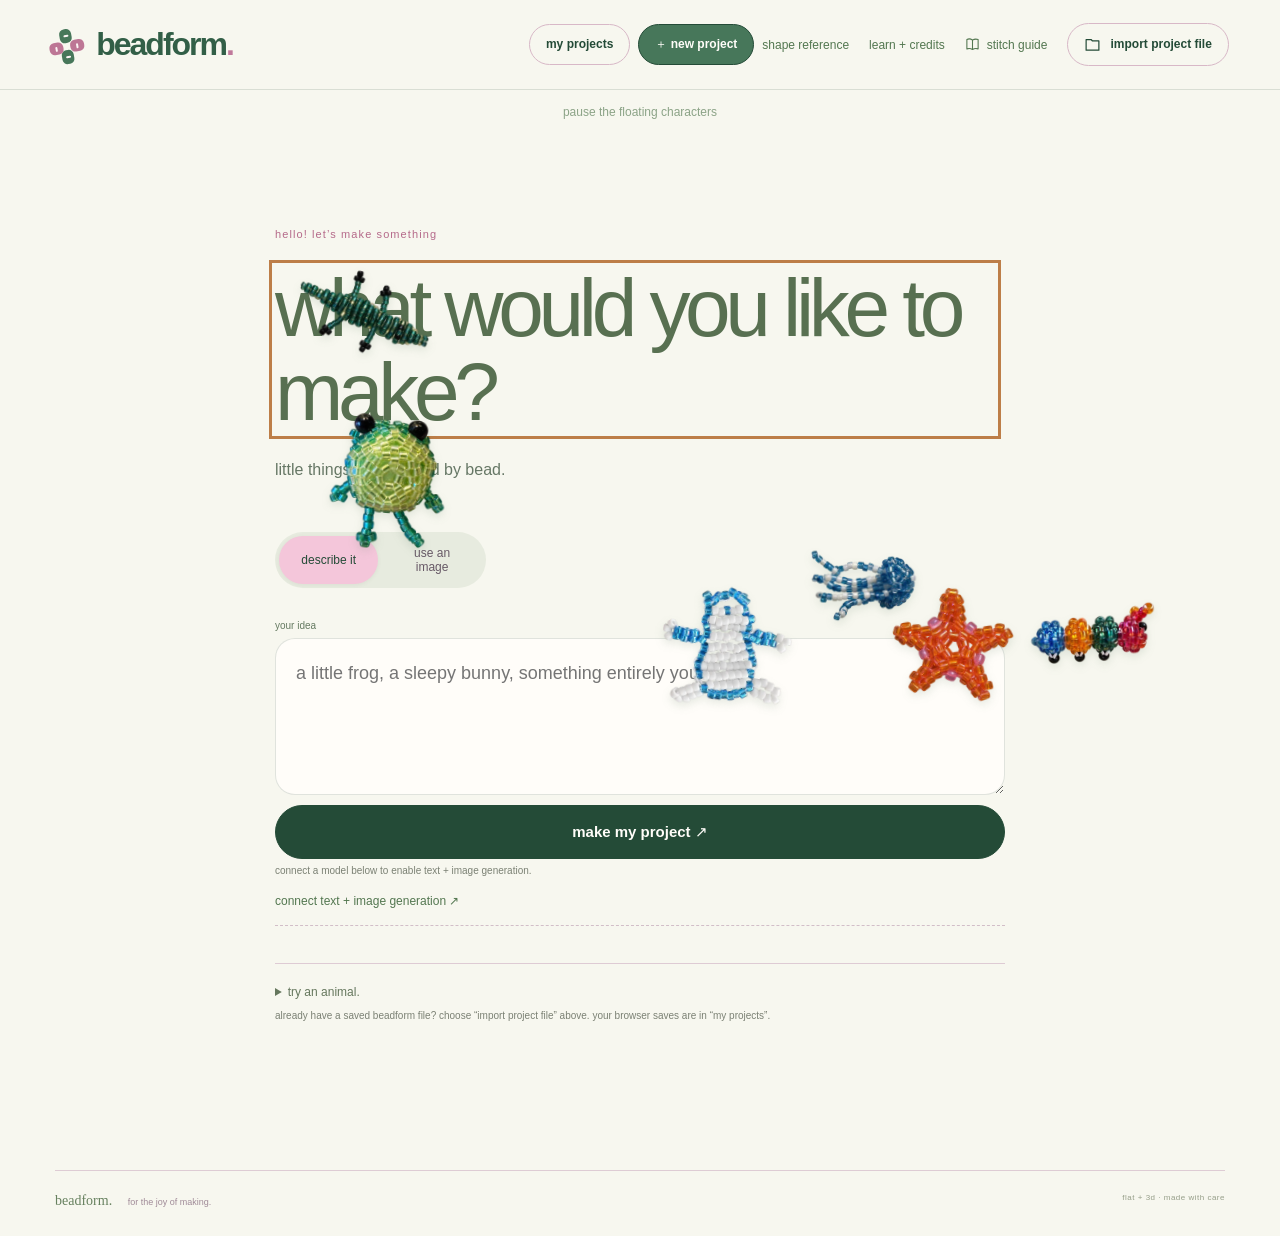
==== commit 5904ca7e: "Merge main into development and preserve both current HTML entry points" ====
--- a/index.html
+++ b/index.html
@@ -162,6 +162,14 @@
 .maker-toolbar{display:flex;align-items:center;flex-wrap:wrap;gap:16px;margin:16px 0}.maker-toolbar span{font-size:12px;color:#61775d;margin-left:auto}.step-done{border:1px solid #244b3730;border-radius:24px;padding:10px 16px;margin:15px 0;color:#244b37;font-size:12px}.step-complete>.step-done{background:#dce9d3}.step-complete>.header{opacity:.8}.packing-row{display:flex;gap:12px;align-items:center;padding:16px 0;border-bottom:1px solid #244b3720}.packing-row span{flex:1;font-size:14px}.packing-row small{display:block;font-size:11px;margin-top:5px;color:#6b7b64}.packing-list>p{font-size:13px;line-height:1.6}
 .source-card{padding:20px 0;border-bottom:1px solid #244b3724}.source-card h3{font-size:20px;margin:0 0 10px}.source-card p{font-size:13px;line-height:1.6}.source-card small{display:block;color:#61775d;font-size:11px}.source-card details{font-size:12px}.source-card a{color:#315b42;text-underline-offset:3px}
 .attachment-closeup{padding:18px;background:#f5eee9;border:1px solid #ddcfc8;border-radius:18px;margin-bottom:20px}.attachment-closeup h4{font-size:17px;margin:0 0 8px}.attachment-closeup p{font-size:12px;line-height:1.5}.attachment-closeup small{font-size:10px;color:#687964}.attachment-actions{display:grid;grid-template-columns:1fr 1fr;gap:10px}.attachment-actions figure{margin:0;background:#fffdf9;border-radius:12px;overflow:hidden}.attachment-actions svg{width:100%;height:auto}.attachment-actions figcaption{padding:0 12px 14px;font-size:12px;color:#244b37}.attachment-pair{margin-top:15px}.attachment-finish{font-weight:600}@media(max-width:520px){.attachment-actions{grid-template-columns:1fr}}
+
+/* Keep full-size bead maps readable on narrow screens. */
+.parts-diagram-scroll{max-width:100%;overflow:auto;overscroll-behavior:contain;padding-bottom:8px}
+.parts-diagram-scroll>svg{display:block;min-width:950px;width:100%;height:auto;max-height:none}
+.thread-transfer .parts-diagram-scroll>svg{max-height:none}
+@media print{.parts-diagram-scroll{overflow:visible}.parts-diagram-scroll>svg{min-width:0;width:100%}}
+
+.finishing-route-card{margin:18px 0;padding:10px;border:1px solid #e1d4da;border-radius:12px;background:#fffdf9;break-inside:avoid}.finishing-route-card svg{display:block;width:100%;height:auto;max-width:800px;margin:auto}.finishing-route-card figcaption{font-size:12px;color:#786775;margin:8px 4px;line-height:1.45}
 </style>
 </head>
 <body class="journey-welcome">
@@ -238,7 +246,7 @@
       <details class="v-examples"><summary>try an animal.</summary><div id="vTemplates" class="v-templates"></div></details><p class="help-text">already have a saved beadform file? choose “import project file” above. your browser saves are in “my projects”.</p><button id="resumeProject" class="text-button" hidden>← return to my project</button>
     </section>
     <section class="panel"><details><summary>Size & supplies</summary>
-      <label id="pSizeField" class="field v-field">Project size<select id="pBallSize"><option value="3" selected>Everyday · aim for 150–200 beads</option><option value="4">Expanded · larger parts, more beads</option></select></label><label id="vDetailField" class="field v-field">Pattern detail<select id="vDetail"><option value="2">Small · fewer beads</option><option value="3" selected>Standard · more shape</option><option value="4">Detailed · more beads</option></select></label>
+      <label id="pSizeField" class="field v-field">Project size<select id="pBallSize"><option value="3" selected>Everyday · fewer beads</option><option value="4">Expanded · more detail where available</option></select></label><label id="vDetailField" class="field v-field">Pattern detail<select id="vDetail"><option value="2">Small · fewer beads</option><option value="3" selected>Standard · more shape</option><option value="4">Detailed · more beads</option></select></label>
       <label class="field v-field">Body depth<select id="vDepth"><option value="75">Slim</option><option value="100" selected>Regular</option><option value="125">Plump</option></select></label>
       <div class="v-materials"><b>size 11 seed beads · 11/0</b><span>Round / rocaille · approx. 2 × 1.3 mm</span><input id="vBeadSize" type="hidden" value="2"><label class="field">Fishing-line diameter<select id="vThread"><option value="0.2">0.20 mm</option><option value="0.25" selected>0.25 mm</option></select></label><small>Dimensions vary by brand and finish. Check a small sample with your actual beads and line.</small></div>
       <details class="v-examples" id="vLegacyColor"><summary>color mapping</summary><label class="field v-field">Colors from<select id="vColorSource"><option value="design">The generated project</option><option value="template">The example palette</option><option value="image">Project the reference colors</option></select></label><label class="range-label" for="vMaxColors">Maximum colors <output id="vMaxColorsValue">6</output></label><input id="vMaxColors" type="range" min="2" max="10" value="6"><div id="vImageOptions" hidden><label class="field">Image placement<select id="vProjection"><option value="front">Front image + solid back</option><option value="both">Mirror on front and back</option></select></label><label class="check-label v-field"><input type="checkbox" id="vKeepEyes" checked> Keep landmark beads readable</label></div></details>
@@ -247,7 +255,7 @@
   </aside>
   <section id="partsWorkspace" class="parts-workspace" hidden>
     <div class="parts-heading"><div><span class="eyebrow">beads + patterns</span><h2>your project</h2></div><button id="pExport" class="button secondary">save + export ↗</button></div>
-    <details class="v-examples parts-examples"><summary>Try another animal</summary><label for="pExample">Animal</label><select id="pExample"><option value="">choose an animal…</option><option value="frog">frog</option><option value="bunny">bunny</option><option value="bear">bear</option><option value="fish">fish</option><option value="butterfly">butterfly</option><option value="turtle">turtle</option><option value="bird">bird</option></select><button id="pLoadExample" class="button tiny">make this animal</button></details>
+    <details class="v-examples parts-examples"><summary>Try another example</summary><label for="pExample">Example draft</label><select id="pExample"><option value="">choose an animal…</option><option value="frog">frog</option><option value="bunny">bunny</option><option value="bear">bear</option><option value="fish">fish</option><option value="butterfly">butterfly</option><option value="turtle">turtle</option><option value="bird">bird</option></select><button id="pLoadExample" class="button tiny">make this example</button></details>
     <div class="maker-toolbar"><button id="makerContinue" class="button secondary">continue where i left off ↓</button><button id="makerSupplies" class="text-button">supply checklist ↗</button><span id="makerProgress" role="status"></span></div><p id="pStatus" class="parts-status" role="status"></p><div id="pThreadPlan" class="parts-thread-plan" role="status"></div>
     <div class="parts-layout"><div><div class="parts-view-tabs"><button id="pPlanView" class="active">parts map</button><button id="pModelView">Preview</button><button id="pThreadView">full pattern</button></div><div id="pCanvas" class="parts-canvas"></div><div class="preview-caption"><span>drag to turn · tap a bead to find its part</span><div class="preview-zoom"><button id="pZoomOut" aria-label="zoom out">−</button><output id="pZoomLabel">100%</output><button id="pZoomIn" aria-label="zoom in">＋</button><button id="pResetView" aria-label="reset preview">↺</button></div></div><div class="parts-controls"><button id="pTurnLeft" class="text-button">↶ turn</button><button id="pTurnRight" class="text-button">turn ↷</button><label class="check-label"><input type="checkbox" id="pIds"> bead numbers</label><label class="check-label"><input type="checkbox" id="pBuilt"> beads added so far</label></div><details class="v-examples"><summary>Beads & colors</summary><div id="pInventory" class="parts-inventory"></div></details></div><aside><span class="eyebrow">BUILD + ATTACH IN ORDER</span><div id="pStageList" class="parts-stage-list"></div></aside></div>
     <section class="guide-card"><div class="guide-heading"><div><span class="eyebrow">LET’S MAKE IT</span><h2 id="pStepTitle"></h2></div><div class="step-nav"><button id="pPrev" class="icon-button" aria-label="Previous part">←</button><span id="pStepCount"></span><button id="pNext" class="icon-button" aria-label="Next part">→</button></div></div><p id="pStepHint" class="parts-instruction"></p><p id="pActionNotice" role="status" class="parts-progress" hidden></p><details class="v-examples"><summary>Full instructions</summary><p id="pInstruction" class="parts-instruction"></p></details><p id="pAdded" class="parts-progress"></p><div id="pShaping" class="parts-shaping"></div><div class="v-reveal-controls"><button id="pReplay" class="text-button">↶ replay this step</button><label for="pReveal">Thread movements</label><input id="pReveal" type="range" min="0"><output id="pMoveCount"></output><button id="pNextMove" class="button tiny">next move →</button><button id="pFinish" class="text-button">show complete step</button></div><button id="pExact" class="text-button">exact pickup + pass sequence ↗</button></section>
@@ -922,17 +930,18 @@
    const axes=nodes.map(n=>{const a=junctions.get(n.ends[0]),b=junctions.get(n.ends[1]);if(Math.hypot(b.x-a.x,b.y-a.y)>.1)return norm(b.x-a.x,b.y-a.y);return [[1,0],[0,-1],[-.82,-.57]][n.axis];});
    return stage.layout={nodes,index,pos,axes,W,H};
  }
- function diagram(g,stage,colors,palette,{width=900,height,reveal=Infinity,labels=false,prefix='stage',quiet=false}={}){
+ function diagram(g,stage,colors,palette,{width=900,height,reveal=Infinity,labels=false,labelFontSize=9,prefix='stage',quiet=false}={}){
    const l=layout(g,stage),{W,H}=l,newSet=new Set(stage.ids),shownOps=stage.operations.slice(0,reveal),added=new Set(shownOps.filter(o=>o.kind==='pick').map(o=>o.id)),uid=`${prefix}-${stage.index}`,top=65,bottom=63;
    let s=`<svg xmlns="http://www.w3.org/2000/svg" width="${width}" height="${height||Math.round(width*(H+top+bottom)/W)}" viewBox="0 0 ${W} ${H+top+bottom}" role="img" aria-label="Stage ${stage.index+1}: ${esc(stage.label)}, connected bead and thread diagram"><title>${esc(stage.label)} · ${stage.ids.length} new beads in ${stage.blocks.length} joined units</title><defs>${['rose','green'].map((c,i)=>`<marker id="${uid}-${c}" viewBox="0 0 8 8" refX="6" refY="4" markerWidth="4.2" markerHeight="4.2" orient="auto"><path d="M0 0 8 4 0 8 2 4Z" fill="${i?'#387b79':'#b74472'}"/></marker>`).join('')}</defs><rect width="${W}" height="${H+top+bottom}" rx="12" fill="#fffdf9"/><g font-family="Arial,sans-serif"><text x="25" y="29" font-size="${Math.min(23,(W-50)/((stage.label.length+4)*.56))}" font-weight="bold" fill="#3e6149">${stage.index+1}. ${esc(stage.label)}</text><text x="25" y="51" font-size="13" fill="#8e7080">${stage.caption?esc(stage.caption):`${stage.ids.length} new beads · ${stage.blocks.length} complete units · ${stage.steps.length} rings shown together`}</text><g transform="translate(0 ${top})">`;
+   for(const section of l.sections||[])s+=`<text x="${section.x}" y="${section.y}" font-size="13" fill="#3e6149">${esc(section.text)}</text>`;
    if(l.peyote){for(let r=l.radii.length-1;r>=0;r--)s+=`<circle data-peyote-band="${r+1}" cx="${l.roundCenter.x}" cy="${l.roundCenter.y}" r="${l.radii[r]+20}" fill="${r%2?'#e5eee2':'#f4e2eb'}"/>`;s+=`<circle cx="${l.roundCenter.x}" cy="${l.roundCenter.y}" r="28" fill="#fffdf9"/>`;}
    let beadOverlay='';
    for(let i=0;i<l.nodes.length;i++){const n=l.nodes[i],p=l.pos[i],a=l.axes[i],beadScale=(n.diameterMm||2)/2,angle=Math.atan2(a[1],a[0])*180/Math.PI,fresh=newSet.has(n.id),visible=!fresh||added.has(n.id),h=palette[colors[n.index]],code=String.fromCharCode(65+colors[n.index]);
-     s+=`<g data-stage-bead="${n.id}" opacity="${visible?1:.14}"><title>bead ${Number(n.id.replace(/^[A-Z]+/,''))} · ${n.material||'seed bead'} · ${fresh?'new in this stage':'already made'}</title><g transform="translate(${p.x} ${p.y}) rotate(${angle})"><ellipse rx="${8.5*beadScale}" ry="${11*beadScale}" fill="${h}" fill-opacity="${fresh?.35:.1}" stroke="${fresh?'#b9517a':stage.kind==='join'?(n.component===stage.parent?'#387b79':'#b74472'):'#b7c3b9'}" stroke-width="${fresh?1.9:1.3}"/><ellipse rx="${7.5*beadScale}" ry="${3.5*beadScale}" fill="#fffdf9" stroke="#a996a855" stroke-width=".6"/></g>${labels?`<text x="${p.x}" y="${p.y-16*beadScale}" text-anchor="middle" font-size="9" fill="${fresh?'#6e4f60':'#88998e'}">${Number(n.id.replace(/^[A-Z]+/,''))}</text>`:''}</g>`;
+     s+=`<g data-stage-bead="${n.id}" opacity="${visible?1:.14}"><title>bead ${Number(n.id.replace(/^[A-Z]+/,''))} · ${n.material||'seed bead'} · ${fresh?'new in this stage':'already made'}</title><g transform="translate(${p.x} ${p.y}) rotate(${angle})"><ellipse rx="${8.5*beadScale}" ry="${11*beadScale}" fill="${h}" fill-opacity="${fresh?.35:.1}" stroke="${fresh?'#b9517a':stage.kind==='join'?(n.component===stage.parent?'#387b79':'#b74472'):'#b7c3b9'}" stroke-width="${fresh?1.9:1.3}"/><ellipse rx="${7.5*beadScale}" ry="${3.5*beadScale}" fill="#fffdf9" stroke="#a996a855" stroke-width=".6"/></g>${labels?`<text x="${p.x}" y="${p.y-16*beadScale}" text-anchor="middle" font-size="${labelFontSize}" fill="${fresh?'#6e4f60':'#88998e'}">${Number(n.id.replace(/^[A-Z]+/,''))}</text>`:''}</g>`;
    }
    // Draw outlines and ID labels above the thread casing, so the closing passes
    // cannot erase beads or hide the last round's labels.
-   for(let i=0;i<l.nodes.length;i++){const n=l.nodes[i],p=l.pos[i],a=l.axes[i],fresh=newSet.has(n.id),visible=!fresh||added.has(n.id),beadScale=(n.diameterMm||2)/2,angle=Math.atan2(a[1],a[0])*180/Math.PI;beadOverlay+=`<g opacity="${visible?1:.14}" pointer-events="none"><ellipse transform="translate(${p.x} ${p.y}) rotate(${angle})" rx="${8.5*beadScale}" ry="${11*beadScale}" fill="none" stroke="${fresh?'#b9517a':stage.kind==='join'?(n.component===stage.parent?'#387b79':'#b74472'):'#b7c3b9'}" stroke-width="1.4"/>${labels?`<text x="${p.x}" y="${p.y-16*beadScale}" text-anchor="middle" font-size="9" fill="#6e4f60" stroke="#fffdf9" stroke-width="3" paint-order="stroke">${Number(n.id.replace(/^[A-Z]+/,''))}</text>`:''}</g>`;}
+   for(let i=0;i<l.nodes.length;i++){const n=l.nodes[i],p=l.pos[i],a=l.axes[i],fresh=newSet.has(n.id),visible=!fresh||added.has(n.id),beadScale=(n.diameterMm||2)/2,angle=Math.atan2(a[1],a[0])*180/Math.PI;beadOverlay+=`<g opacity="${visible?1:.14}" pointer-events="none"><ellipse transform="translate(${p.x} ${p.y}) rotate(${angle})" rx="${8.5*beadScale}" ry="${11*beadScale}" fill="none" stroke="${fresh?'#b9517a':stage.kind==='join'?(n.component===stage.parent?'#387b79':'#b74472'):'#b7c3b9'}" stroke-width="1.4"/>${labels?`<text x="${p.x}" y="${p.y-16*beadScale}" text-anchor="middle" font-size="${labelFontSize}" fill="#6e4f60" stroke="#fffdf9" stroke-width="3" paint-order="stroke">${Number(n.id.replace(/^[A-Z]+/,''))}</text>`:''}</g>`;}
    const usage=new Map();for(const op of stage.operations)usage.set(op.id,(usage.get(op.id)||0)+1);const visits=new Map();let prev=null,first=null,last=null;
    for(let j=0;j<shownOps.length;j++){const faded=quiet&&(!Number.isFinite(reveal)||j<shownOps.length-1);const op=shownOps[j],i=l.index.get(op.id),p=l.pos[i],axis=l.axes[i],n=l.nodes[i],beadScale=(n.diameterMm||2)/2,sign=op.from===n.ends[0]?1:-1,dir=axis.map(v=>v*sign),visit=visits.get(op.id)||0,offset=(visit-(usage.get(op.id)-1)/2)*1.05;visits.set(op.id,visit+1);
      const a=[p.x-dir[0]*9*beadScale-axis[1]*offset,p.y-dir[1]*9*beadScale+axis[0]*offset],b=[p.x+dir[0]*9*beadScale-axis[1]*offset,p.y+dir[1]*9*beadScale+axis[0]*offset],color=op.phase==='position'?'#387b79':'#b74472',arrow=op.phase==='position'?'green':'rose';
@@ -972,12 +981,43 @@
 'use strict';
 // Original circular-peyote draft. Each round records the actual up-bead anchors.
 // The geometric surface is an illustration; tension and shaping require sampling.
+function uniformAngles(prev,count){
+ const n=prev.length,step=2*Math.PI/count;let lower=-Infinity,upper=Infinity,j=0;
+ const allow=(pick,start)=>{const end=start+1===n?prev[0]+2*Math.PI:prev[start+1];lower=Math.max(lower,prev[start]-step*pick);upper=Math.min(upper,end-step*pick);};
+ if(count>=n){for(let i=0;i<n;i++){const picks=Math.floor((i+1)*count/n)-Math.floor(i*count/n);for(let k=0;k<picks;k++)allow(j++,i);}}
+ else{for(let i=0;i<count;i++){allow(i,j);j+=Math.floor((i+1)*n/count)-Math.floor(i*n/count);}}
+ if(upper-lower<1e-8)throw Error('No uniformly spaced ring fits the scheduled peyote anchor gaps.');
+ const offset=(lower+upper)/2;return Array.from({length:count},(_,i)=>offset+i*step);
+}
+function fitGeometry(mesh){
+ const halfLength=.65,radius=1,clearance=.05,sub=(a,b)=>a.map((v,i)=>v-b[i]),dot=(a,b)=>a.reduce((s,v,i)=>s+v*b[i],0),nodes=mesh.edges.map(([a,b],i)=>({p:mesh.v[a].map((v,k)=>(v+mesh.v[b][k])/2),axis:[-Math.sin(mesh.angles.flat()[i]),0,Math.cos(mesh.angles.flat()[i])]}));
+ const planeGap=(a,b)=>{const delta=sub(b.p,a.p),d=Math.hypot(...delta);if(d<1e-10)return -Infinity;const u=delta.map(v=>v/d),support=n=>Math.sqrt(radius*radius-(radius*radius-halfLength*halfLength)*dot(u,n.axis)**2);return d-support(a)-support(b);},separated=(a,b)=>planeGap(a,b)>=clearance-1e-8;
+ const originalCenter=(Math.max(...nodes.map(n=>n.p[1]))+Math.min(...nodes.map(n=>n.p[1])))/2,heights=[],radii=[],adjustments=[];
+ for(let r=0;r<mesh.rounds.length;r++){
+  const row=mesh.rounds[r],phi=mesh.angles[r],original=nodes[row[0]].p.slice(),gap=Math.min(...phi.map((a,i)=>(i===phi.length-1?phi[0]+2*Math.PI:phi[i+1])-a)),minimum=Math.sqrt(radius*radius+(halfLength/Math.tan(gap/2))**2)+clearance/(2*Math.sin(gap/2));
+  radii[r]=Math.max(Math.hypot(original[0],original[2]),minimum);
+  const previousHeight=r?mesh.v[mesh.edges[mesh.rounds[r-1][0]][0]][1]:null;
+  heights[r]=r?heights[r-1]-(previousHeight-original[1]):original[1];
+  const place=()=>row.forEach((id,j)=>{nodes[id].p=[radii[r]*Math.cos(phi[j]),heights[r],radii[r]*Math.sin(phi[j])];});
+  const earlier=mesh.rounds.slice(0,r).flat();place();let moves=0;
+  while(r&&row.some(id=>earlier.some(other=>!separated(nodes[id],nodes[other])))){
+   heights[r]-=.02;place();if(++moves>200)throw Error('Nominal peyote spacing could not be fitted.');
+  }
+  adjustments.push({round:r+1,radiusDeltaMm:radii[r]-Math.hypot(original[0],original[2]),verticalCorrectionMm:moves*.02});
+ }
+ const center=(Math.max(...heights)+Math.min(...heights))/2-originalCenter;
+ for(let i=0;i<nodes.length;i++){const n=nodes[i];n.p[1]-=center;const [a,b]=mesh.edges[i];mesh.v[a]=n.p.map((v,k)=>v-n.axis[k]*halfLength);mesh.v[b]=n.p.map((v,k)=>v+n.axis[k]*halfLength);}
+ let minimumGap=Infinity;for(let i=0;i<nodes.length;i++)for(let j=0;j<i;j++)minimumGap=Math.min(minimumGap,planeGap(nodes[i],nodes[j]));
+ if(minimumGap<clearance-1e-8)throw Error('Nominal peyote bead envelopes are not separated.');
+ mesh.geometry={version:2,nominalDiameterMm:radius*2,nominalHoleLengthMm:halfLength*2,centerPlaneClearanceMm:clearance,minimumCenterPlaneClearanceMm:minimumGap,uniformRoundAngles:true,originPolicy:'preserve original bound center',roundRadiiMm:radii,roundHeightsMm:heights.map(y=>y-center),adjustments,physicallyTested:false};
+ return mesh;
+}
 function ball(big=false,profile="ball",economy=false){
  const sizes=profile==='body'?[5,10,10,15,15,15,15,10,5]:economy&&profile==='dome'?[5,5]:economy&&profile==='pear'?[5,5,5,5]:profile==='dome'?(big?[5,10,10,15,15]:[5,10,10]):profile==='pear'?[5,10,10,5,5,5]:big?[5,10,10,10,10,10,10,5]:[5,10,10,10,5];
  const v=[],edges=[],rounds=[],groups=[],angles=[];let next=0;
  for(let r=0;r<sizes.length;r++){
   const count=sizes[r],theta=(economy?.6:.3)+(profile==='dome'?(economy?.97:1.27):Math.PI-(economy?1.2:.6))*r/(sizes.length-1),radius=(profile==='body'?6.2:economy?(profile==='dome'?2.4:2.7):big?5.8:4.3),ring=[];
-  let phi=[];if(!r)phi=Array.from({length:count},(_,i)=>i*2*Math.PI/count);else{const prev=angles[r-1],n=prev.length;if(count>=n){for(let i=0;i<n;i++){const num=Math.floor((i+1)*count/n)-Math.floor(i*count/n),end=i===n-1?prev[0]+2*Math.PI:prev[i+1];for(let k=0;k<num;k++)phi.push(prev[i]+(end-prev[i])*(k+1)/(num+1));}}else{let j=0;for(let i=0;i<count;i++){const num=Math.floor((i+1)*n/count)-Math.floor(i*n/count),end=j+num===n?prev[0]+2*Math.PI:prev[j+num];phi.push((prev[j]+end)/2);j+=num;}}}angles.push(phi);
+  const phi=r?uniformAngles(angles[r-1],count):Array.from({length:count},(_,i)=>i*2*Math.PI/count);angles.push(phi);
   for(let i=0;i<count;i++){const a=phi[i],center=[radius*Math.sin(theta)*Math.cos(a)*(profile==='pear'?1-.45*r/(sizes.length-1):1),radius*Math.cos(theta)*(profile==='pear'?1.2:1),radius*Math.sin(theta)*Math.sin(a)*(profile==='pear'?1-.45*r/(sizes.length-1):1)],axis=[-Math.sin(a),0,Math.cos(a)],id=next++;ring.push(id);v.push(center.map((x,k)=>x-axis[k]*.65),center.map((x,k)=>x+axis[k]*.65));edges.push([id*2,id*2+1]);}
   rounds.push(ring);
  }
@@ -995,10 +1035,38 @@
  }
  if(profile!=='dome'){const at=groups.findIndex(g=>g.phase==='decrease');if(at>0)groups[at].pauseBefore='Optional filling: before this decrease, tuck a small amount of clean, dry, soft plastic film or light craft filling through the opening. Keep the rim and bead holes clear; do not pack tightly. Continue the listed decreases and closure.';}
  const top=rounds.at(-1);if(profile!=='dome')groups.push({label:'Close: pass through the last five up-beads and draw snug',phase:'closure',sequence:[...top.slice(1),top[0]]});
- return {v,edges,f:[],kind:profile==='body'?'ball':profile,open:profile==='dome',stitch:'peyote',radius:profile==='body'?6.2:economy?(profile==='dome'?2.4:3.24):big?5.8:profile==='pear'?5.16:4.3,rounds,angles,groups,count:next};
+ return fitGeometry({v,edges,f:[],kind:profile==='body'?'ball':profile,open:profile==='dome',stitch:'peyote',radius:profile==='body'?6.2:economy?(profile==='dome'?2.4:3.24):big?5.8:profile==='pear'?5.16:4.3,rounds,angles,groups,count:next});
 }
 root.BeadPeyote={ball};if(typeof module!=='undefined')module.exports=root.BeadPeyote;
 })(typeof window!=='undefined'?window:globalThis);
+
+(function(root){
+'use strict';
+function dimensions(a,b,c){if([a,b,c].some(n=>!Number.isInteger(n)||n<1||n>6))throw Error('CRAW block dimensions must be integers from 1 to 6.');}
+function count(a,b,c){dimensions(a,b,c);return a*(b+1)*(c+1)+b*(a+1)*(c+1)+c*(a+1)*(b+1);}
+function block(a,b,c,{entrySide=[-1,-1,-1]}={}){
+ dimensions(a,b,c);if(entrySide.length!==3||entrySide.some(n=>![-1,1].includes(n)))throw Error('CRAW entry sides must be three signs.');const v=[],f=[],edges=[],faceCells=[],cells=[],vertices=new Map(),edgeIds=new Map(),faceIds=new Map(),pitch=Math.SQRT2*2.05;
+ function vertex(x,y,z){const key=[x,y,z].join(',');if(!vertices.has(key)){vertices.set(key,v.length);v.push([(x-a/2)*pitch,(y-b/2)*pitch,(z-c/2)*pitch]);}return vertices.get(key);}
+ // Each cell after the first shares a full face with an earlier cell.
+ const order=(n,side)=>Array.from({length:n},(_,i)=>side>0?n-1-i:i);
+ for(const x of order(a,entrySide[0]))for(const y of order(b,entrySide[1]))for(const z of order(c,entrySide[2])){
+  const corners=[[x,y,z],[x+1,y,z],[x+1,y+1,z],[x,y+1,z],[x,y,z+1],[x+1,y,z+1],[x+1,y+1,z+1],[x,y+1,z+1]].map(p=>vertex(...p)),faces=[];
+  for(const local of [[0,1,2,3],[4,5,6,7],[0,1,5,4],[3,2,6,7],[0,3,7,4],[1,2,6,5]]){
+   const ids=local.map(i=>corners[i]),key=ids.slice().sort((a,b)=>a-b).join(',');
+   if(!faceIds.has(key)){faceIds.set(key,f.length);f.push(ids);faceCells.push(cells.length);}
+   faces.push(faceIds.get(key));
+   for(let i=0;i<4;i++){const pair=[ids[i],ids[(i+1)%4]].sort((a,b)=>a-b),key=pair.join(',');if(!edgeIds.has(key)){edgeIds.set(key,edges.length);edges.push(pair);}}
+  }
+  cells.push({index:cells.length,coordinate:[x,y,z],faces});
+ }
+ if(edges.length!==count(a,b,c))throw Error('CRAW edge inventory does not match the exact block formula.');
+ return {v,f,edges,faceCells,cells,dimensions:[a,b,c],kind:'craw',stitch:'craw',radius:Math.max(...v.map(p=>Math.hypot(...p))),count:edges.length};
+}
+root.BeadCraw={block,count};if(typeof module!=='undefined')module.exports=root.BeadCraw;
+})(typeof window!=='undefined'?window:globalThis);
+
+// Generated by build.py from existing reviewed synthetic scenes.
+(function(root){'use strict';const library={"sourceSha256":"05455d93fde86d8a8f54e087c084e32511a2fca30a34fc5e0968f928d8e400d9","entries":[{"id":"frog-original-01","group":"frog","title":"garden frog","scene":{"title":"garden frog","parts":[{"name":"head and body","type":"ellipsoid","center":[0,0,0],"size":[1,1,1],"color":"#a9c8a0","end":[0,0,0],"role":"solid"},{"name":"left black eye bead","type":"ellipsoid","center":[-0.52,0.63,0.72],"size":[0.2,0.2,0.2],"color":"#171c16","end":[-0.52,0.63,0.72],"role":"solid"},{"name":"right black eye bead","type":"ellipsoid","center":[0.52,0.63,0.72],"size":[0.2,0.2,0.2],"color":"#171c16","end":[0.52,0.63,0.72],"role":"solid"},{"name":"left back leg","type":"capsule","center":[-0.65,-0.45,0.1],"size":[0.12,0.12,0.12],"color":"#679d71","end":[-0.85,-0.85,0.38],"role":"solid"},{"name":"right back leg","type":"capsule","center":[0.65,-0.45,0.1],"size":[0.12,0.12,0.12],"color":"#679d71","end":[0.85,-0.85,0.38],"role":"solid"},{"name":"left front arm","type":"capsule","center":[-0.8,-0.24,0.02],"size":[0.23,0.23,0.23],"color":"#a9c8a0","end":[-1.08,-0.64,0.1],"role":"solid"},{"name":"right front arm","type":"capsule","center":[0.8,-0.24,0.02],"size":[0.23,0.23,0.23],"color":"#a9c8a0","end":[1.08,-0.64,0.1],"role":"solid"},{"name":"cream belly","type":"ellipsoid","center":[0,-0.12,0.74],"size":[0.61,0.56,0.25],"color":"#e6e8be","end":[0,-0.12,0.74],"role":"paint"},{"name":"smile","type":"capsule","center":[-0.25,0.12,0.94],"size":[0.08,0.08,0.08],"color":"#416444","end":[0.25,0.12,0.94],"role":"paint"}],"notes":"original generated draft; physical review required"},"physicallyTested":false},{"id":"bunny-original-01","group":"bunny","title":"pocket bunny","scene":{"title":"pocket bunny","parts":[{"name":"body","type":"ellipsoid","center":[0,0,0],"size":[1,1,1],"color":"#f5e8dd","end":[0,0,0],"role":"solid"},{"name":"head","type":"ellipsoid","center":[0,1.2,0],"size":[0.7,0.7,0.7],"color":"#f5e8dd","end":[0,1.2,0],"role":"solid"},{"name":"left ear","type":"capsule","center":[-0.45,1.8,0],"size":[0.27,0.27,0.27],"color":"#f5e8dd","end":[-0.55,2.8,0],"role":"solid"},{"name":"right ear","type":"capsule","center":[0.45,1.8,0],"size":[0.27,0.27,0.27],"color":"#f5e8dd","end":[0.55,2.8,0],"role":"solid"},{"name":"left foot","type":"capsule","center":[-0.45,-0.7,0.3],"size":[0.3,0.3,0.3],"color":"#f5e8dd","end":[-0.6,-1.2,0.5],"role":"solid"},{"name":"right foot","type":"capsule","center":[0.45,-0.7,0.3],"size":[0.3,0.3,0.3],"color":"#f5e8dd","end":[0.6,-1.2,0.5],"role":"solid"},{"name":"left eye","type":"ellipsoid","center":[-0.28,1.35,0.6],"size":[0.15,0.15,0.2],"color":"#26382e","end":[-0.28,1.35,0.6],"role":"paint"},{"name":"right eye","type":"ellipsoid","center":[0.28,1.35,0.6],"size":[0.15,0.15,0.2],"color":"#26382e","end":[0.28,1.35,0.6],"role":"paint"}],"notes":"original generated draft; physical review required"},"physicallyTested":false},{"id":"bear-original-01","group":"bear","title":"round bear","scene":{"title":"round bear","parts":[{"name":"body","type":"ellipsoid","center":[0,0,0],"size":[1,1,1],"color":"#bd957d","end":[0,0,0],"role":"solid"},{"name":"head","type":"ellipsoid","center":[0,1.2,0],"size":[0.7,0.7,0.7],"color":"#bd957d","end":[0,1.2,0],"role":"solid"},{"name":"left ear","type":"ellipsoid","center":[-0.45,1.8,0],"size":[0.27,0.27,0.27],"color":"#bd957d","end":[-0.55,1.8,0],"role":"solid"},{"name":"right ear","type":"ellipsoid","center":[0.45,1.8,0],"size":[0.27,0.27,0.27],"color":"#bd957d","end":[0.55,1.8,0],"role":"solid"},{"name":"left foot","type":"capsule","center":[-0.45,-0.7,0.3],"size":[0.3,0.3,0.3],"color":"#bd957d","end":[-0.6,-1.2,0.5],"role":"solid"},{"name":"right foot","type":"capsule","center":[0.45,-0.7,0.3],"size":[0.3,0.3,0.3],"color":"#bd957d","end":[0.6,-1.2,0.5],"role":"solid"},{"name":"left eye","type":"ellipsoid","center":[-0.28,1.35,0.6],"size":[0.15,0.15,0.2],"color":"#26382e","end":[-0.28,1.35,0.6],"role":"paint"},{"name":"right eye","type":"ellipsoid","center":[0.28,1.35,0.6],"size":[0.15,0.15,0.2],"color":"#26382e","end":[0.28,1.35,0.6],"role":"paint"}],"notes":"original generated draft; physical review required"},"physicallyTested":false},{"id":"butterfly-original-01","group":"butterfly","title":"meadow butterfly","scene":{"title":"meadow butterfly","parts":[{"name":"body","type":"ellipsoid","center":[0,0,0],"size":[0.4,0.75,0.35],"color":"#7caa80","end":[0,0,0],"role":"solid"},{"name":"left upper wing","type":"capsule","center":[-0.25,0.3,0],"size":[0.6,0.7,0.13],"color":"#e69db4","end":[-1.5,1.1,0],"role":"solid"},{"name":"left lower wing","type":"capsule","center":[-0.25,-0.15,0],"size":[0.5,0.5,0.13],"color":"#d7b3ca","end":[-1.3,-0.8,0],"role":"solid"},{"name":"right upper wing","type":"capsule","center":[0.25,0.3,0],"size":[0.6,0.7,0.13],"color":"#e69db4","end":[1.5,1.1,0],"role":"solid"},{"name":"right lower wing","type":"capsule","center":[0.25,-0.15,0],"size":[0.5,0.5,0.13],"color":"#d7b3ca","end":[1.3,-0.8,0],"role":"solid"},{"name":"antenna -1","type":"capsule","center":[-0.15,0.65,0],"size":[0.08,0.08,0.08],"color":"#416444","end":[-0.5,1.3,0],"role":"solid"},{"name":"antenna 1","type":"capsule","center":[0.15,0.65,0],"size":[0.08,0.08,0.08],"color":"#416444","end":[0.5,1.3,0],"role":"solid"}],"notes":"original generated draft; physical review required"},"physicallyTested":false},{"id":"turtle-original-01","group":"turtle","title":"pond turtle","scene":{"title":"pond turtle","parts":[{"name":"shell dome","type":"ellipsoid","center":[0,0,0],"size":[1,0.6,1],"color":"#679d71","end":[0,0,0],"role":"solid"},{"name":"head","type":"ellipsoid","center":[0,0.15,1],"size":[0.4,0.4,0.4],"color":"#a9c8a0","end":[0,0.15,1],"role":"solid"},{"name":"flipper -1 -1","type":"capsule","center":[-0.65,-0.25,-0.45],"size":[0.3,0.12,0.25],"color":"#a9c8a0","end":[-1.3,-0.3,-0.8],"role":"solid"},{"name":"flipper -1 1","type":"capsule","center":[-0.65,-0.25,0.45],"size":[0.3,0.12,0.25],"color":"#a9c8a0","end":[-1.3,-0.3,0.8],"role":"solid"},{"name":"flipper 1 -1","type":"capsule","center":[0.65,-0.25,-0.45],"size":[0.3,0.12,0.25],"color":"#a9c8a0","end":[1.3,-0.3,-0.8],"role":"solid"},{"name":"flipper 1 1","type":"capsule","center":[0.65,-0.25,0.45],"size":[0.3,0.12,0.25],"color":"#a9c8a0","end":[1.3,-0.3,0.8],"role":"solid"},{"name":"pointed tail","type":"ellipsoid","center":[0,-0.1,-1],"size":[0.2,0.2,0.4],"color":"#7caa80","end":[0,-0.1,-1],"role":"solid"},{"name":"left eye","type":"ellipsoid","center":[-0.15,0.3,1.35],"size":[0.15,0.15,0.2],"color":"#26382e","end":[-0.15,0.3,1.35],"role":"paint"},{"name":"right eye","type":"ellipsoid","center":[0.15,0.3,1.35],"size":[0.15,0.15,0.2],"color":"#26382e","end":[0.15,0.3,1.35],"role":"paint"}],"notes":"original generated draft; physical review required"},"physicallyTested":false},{"id":"bird-original-01","group":"bird","title":"little songbird","scene":{"title":"little songbird","parts":[{"name":"pear body","type":"ellipsoid","center":[0,0,0],"size":[0.8,1,0.65],"color":"#e69db4","end":[0,0,0],"role":"solid"},{"name":"head","type":"ellipsoid","center":[0,0.9,0.25],"size":[0.5,0.5,0.5],"color":"#d7b3ca","end":[0,0.9,0.25],"role":"solid"},{"name":"beak","type":"ellipsoid","center":[0,0.95,0.8],"size":[0.2,0.2,0.3],"color":"#dfb85c","end":[0,0.95,0.8],"role":"solid"},{"name":"left wing","type":"capsule","center":[-0.55,0.25,0],"size":[0.15,0.45,0.4],"color":"#7caa80","end":[-0.85,-0.55,0],"role":"solid"},{"name":"right wing","type":"capsule","center":[0.55,0.25,0],"size":[0.15,0.45,0.4],"color":"#7caa80","end":[0.85,-0.55,0],"role":"solid"},{"name":"fan tail","type":"capsule","center":[0,-0.6,-0.35],"size":[0.4,0.2,0.12],"color":"#a9c8a0","end":[0,-1.3,-0.7],"role":"solid"},{"name":"left eye","type":"ellipsoid","center":[-0.25,1.05,0.6],"size":[0.15,0.15,0.2],"color":"#26382e","end":[-0.25,1.05,0.6],"role":"paint"},{"name":"right eye","type":"ellipsoid","center":[0.25,1.05,0.6],"size":[0.15,0.15,0.2],"color":"#26382e","end":[0.25,1.05,0.6],"role":"paint"}],"notes":"original generated draft; physical review required"},"physicallyTested":false},{"id":"flower-synthetic-01","group":"flower","title":"five-petal garden flower","scene":{"title":"five-petal garden flower","notes":"synthetic generated draft; human and physical review required","parts":[{"name":"green stem","type":"capsule","center":[0,-0.65,0],"size":[0.12,0.12,0.12],"color":"#679d71","end":[0,-1.7,0],"role":"solid"},{"name":"left leaf","type":"ellipsoid","center":[-0.45,-0.8,0],"size":[0.48,0.22,0.3],"color":"#7caa80","end":[-0.45,-0.8,0],"role":"solid"},{"name":"right leaf","type":"ellipsoid","center":[0.45,-0.45,0],"size":[0.48,0.22,0.3],"color":"#a9c8a0","end":[0.45,-0.45,0],"role":"solid"},{"name":"flower center","type":"ellipsoid","center":[0,0.65,0],"size":[0.35,0.35,0.3],"color":"#dfb85c","end":[0,0.65,0],"role":"solid"},{"name":"petal 1","type":"ellipsoid","center":[0.62,0.65,0],"size":[0.4,0.4,0.3],"color":"#e69db4","end":[0.62,0.65,0],"role":"solid"},{"name":"petal 2","type":"ellipsoid","center":[0.1915905365124674,1.239655040102995,0],"size":[0.4,0.4,0.3],"color":"#e69db4","end":[0.1915905365124674,1.239655040102995,0],"role":"solid"},{"name":"petal 3","type":"ellipsoid","center":[-0.5015905365124673,1.0144268564213335,0],"size":[0.4,0.4,0.3],"color":"#e69db4","end":[-0.5015905365124673,1.0144268564213335,0],"role":"solid"},{"name":"petal 4","type":"ellipsoid","center":[-0.5015905365124674,0.28557314357866675,0],"size":[0.4,0.4,0.3],"color":"#e69db4","end":[-0.5015905365124674,0.28557314357866675,0],"role":"solid"},{"name":"petal 5","type":"ellipsoid","center":[0.19159053651246727,0.060344959897004724,0],"size":[0.4,0.4,0.3],"color":"#e69db4","end":[0.19159053651246727,0.060344959897004724,0],"role":"solid"}]},"physicallyTested":false},{"id":"mushroom-synthetic-01","group":"mushroom","title":"spotted woodland mushroom","scene":{"title":"spotted woodland mushroom","notes":"synthetic generated draft; human and physical review required","parts":[{"name":"cream stem","type":"ellipsoid","center":[0,-0.1,0],"size":[0.42,0.8,0.42],"color":"#e6e8be","end":[0,-0.1,0],"role":"solid"},{"name":"red cap","type":"ellipsoid","center":[0,0.62,0],"size":[1.05,0.48,0.9],"color":"#d88978","end":[0,0.62,0],"role":"solid"},{"name":"pale cap spot 1","type":"ellipsoid","center":[-0.52,0.78,0.72],"size":[0.15,0.15,0.12],"color":"#fff3db","end":[-0.52,0.78,0.72],"role":"paint"},{"name":"pale cap spot 2","type":"ellipsoid","center":[0,0.78,0.72],"size":[0.15,0.15,0.12],"color":"#fff3db","end":[0,0.78,0.72],"role":"paint"},{"name":"pale cap spot 3","type":"ellipsoid","center":[0.52,0.78,0.72],"size":[0.15,0.15,0.12],"color":"#fff3db","end":[0.52,0.78,0.72],"role":"paint"}]},"physicallyTested":false},{"id":"cactus-synthetic-01","group":"cactus","title":"potted cactus","scene":{"title":"potted cactus","notes":"synthetic generated draft; human and physical review required","parts":[{"name":"terracotta pot","type":"box","center":[0,-1,0],"size":[1.15,0.75,0.85],"color":"#d88978","end":[0,-1,0],"role":"solid"},{"name":"main cactus","type":"ellipsoid","center":[0,-0.05,0],"size":[0.42,1.15,0.4],"color":"#679d71","end":[0,-0.05,0],"role":"solid"},{"name":"left arm","type":"capsule","center":[-0.42,0.05,0],"size":[0.2,0.2,0.2],"color":"#7caa80","end":[-0.68,0.48,0],"role":"solid"},{"name":"left arm tip","type":"capsule","center":[-0.68,0.48,0],"size":[0.2,0.2,0.2],"color":"#7caa80","end":[-0.68,0.82,0],"role":"solid"},{"name":"right arm","type":"capsule","center":[0.42,-0.1,0],"size":[0.2,0.2,0.2],"color":"#7caa80","end":[0.68,0.22,0],"role":"solid"},{"name":"right arm tip","type":"capsule","center":[0.68,0.22,0],"size":[0.2,0.2,0.2],"color":"#7caa80","end":[0.68,0.62,0],"role":"solid"},{"name":"pink flower","type":"ellipsoid","center":[0,1.12,0.12],"size":[0.32,0.26,0.22],"color":"#e69db4","end":[0,1.12,0.12],"role":"solid"}]},"physicallyTested":false},{"id":"house-synthetic-01","group":"house","title":"tiny garden cottage","scene":{"title":"tiny garden cottage","notes":"synthetic generated draft; human and physical review required","parts":[{"name":"cream house body","type":"box","center":[0,0,0],"size":[1.45,1.2,0.9],"color":"#e6e8be","end":[0,0,0],"role":"solid"},{"name":"green roof","type":"box","center":[0,0.76,0],"size":[1.7,0.38,1.05],"color":"#679d71","end":[0,0.76,0],"role":"solid"},{"name":"front door","type":"box","center":[0,-0.42,0.48],"size":[0.38,0.65,0.12],"color":"#d88978","end":[0,-0.42,0.48],"role":"paint"},{"name":"left blue window","type":"box","center":[-0.48,0.12,0.49],"size":[0.32,0.3,0.12],"color":"#7fa9c7","end":[-0.48,0.12,0.49],"role":"paint"},{"name":"right blue window","type":"box","center":[0.48,0.12,0.49],"size":[0.32,0.3,0.12],"color":"#7fa9c7","end":[0.48,0.12,0.49],"role":"paint"},{"name":"door knob","type":"ellipsoid","center":[0.13,-0.42,0.56],"size":[0.06,0.06,0.04],"color":"#dfb85c","end":[0.13,-0.42,0.56],"role":"paint"}]},"physicallyTested":false},{"id":"rocket-synthetic-01","group":"rocket","title":"little red rocket","scene":{"title":"little red rocket","notes":"synthetic generated draft; human and physical review required","parts":[{"name":"white rocket body","type":"capsule","center":[0,0,0],"size":[0.48,0.48,0.48],"color":"#fff3db","end":[0,1.35,0],"role":"solid"},{"name":"red nose cone","type":"ellipsoid","center":[0,1.38,0],"size":[0.42,0.45,0.42],"color":"#d88978","end":[0,1.38,0],"role":"solid"},{"name":"left red fin","type":"capsule","center":[-0.3,-0.8,0],"size":[0.18,0.18,0.18],"color":"#d88978","end":[-0.78,-1.22,0],"role":"solid"},{"name":"right red fin","type":"capsule","center":[0.3,-0.8,0],"size":[0.18,0.18,0.18],"color":"#d88978","end":[0.78,-1.22,0],"role":"solid"},{"name":"blue window","type":"ellipsoid","center":[0,0.35,0.4],"size":[0.2,0.2,0.12],"color":"#7fa9c7","end":[0,0.35,0.4],"role":"paint"},{"name":"yellow flame","type":"capsule","center":[0,-1.28,0],"size":[0.22,0.22,0.22],"color":"#dfb85c","end":[0,-1.8,0],"role":"solid"}]},"physicallyTested":false},{"id":"whale-synthetic-01","group":"whale","title":"blue ocean whale","scene":{"title":"blue ocean whale","notes":"synthetic generated draft; human and physical review required","parts":[{"name":"blue whale body","type":"ellipsoid","center":[0,0,0],"size":[1.35,0.75,0.68],"color":"#7fa9c7","end":[0,0,0],"role":"solid"},{"name":"tail stem","type":"capsule","center":[-1.1,0,0],"size":[0.25,0.25,0.25],"color":"#6797b5","end":[-1.55,0.12,0],"role":"solid"},{"name":"upper tail fluke","type":"ellipsoid","center":[-1.72,0.32,0],"size":[0.46,0.2,0.4],"color":"#6797b5","end":[-1.72,0.32,0],"role":"solid"},{"name":"lower tail fluke","type":"ellipsoid","center":[-1.72,-0.2,0],"size":[0.46,0.2,0.4],"color":"#6797b5","end":[-1.72,-0.2,0],"role":"solid"},{"name":"left flipper","type":"capsule","center":[0.2,-0.4,0.45],"size":[0.2,0.2,0.2],"color":"#6797b5","end":[0.65,-0.82,0.85],"role":"solid"},{"name":"right flipper","type":"capsule","center":[0.2,-0.4,-0.45],"size":[0.2,0.2,0.2],"color":"#6797b5","end":[0.65,-0.82,-0.85],"role":"solid"},{"name":"white belly","type":"ellipsoid","center":[0.08,-0.18,0.52],"size":[0.9,0.42,0.22],"color":"#fff3db","end":[0.08,-0.18,0.52],"role":"paint"},{"name":"eye","type":"ellipsoid","center":[0.85,0.25,0.48],"size":[0.09,0.09,0.08],"color":"#26382e","end":[0.85,0.25,0.48],"role":"paint"},{"name":"water spout","type":"capsule","center":[0,0.75,0],"size":[0.08,0.08,0.08],"color":"#7fa9c7","end":[0,1.25,0],"role":"solid"}]},"physicallyTested":false},{"id":"snail-synthetic-01","group":"snail","title":"garden snail","scene":{"title":"garden snail","notes":"synthetic generated draft; human and physical review required","parts":[{"name":"green body","type":"capsule","center":[0,-0.35,0],"size":[0.36,0.36,0.36],"color":"#7caa80","end":[1.15,-0.35,0],"role":"solid"},{"name":"rose shell","type":"ellipsoid","center":[0.25,0.35,0],"size":[0.72,0.82,0.58],"color":"#d889a6","end":[0.25,0.35,0],"role":"solid"},{"name":"shell spiral center","type":"ellipsoid","center":[0.25,0.35,0.58],"size":[0.28,0.28,0.12],"color":"#bd718d","end":[0.25,0.35,0.58],"role":"paint"},{"name":"left eyestalk","type":"capsule","center":[0.88,-0.05,0.12],"size":[0.1,0.1,0.1],"color":"#7caa80","end":[1.02,0.34,0.12],"role":"solid"},{"name":"right eyestalk","type":"capsule","center":[1.02,-0.04,-0.12],"size":[0.1,0.1,0.1],"color":"#7caa80","end":[1.16,0.34,-0.12],"role":"solid"},{"name":"left eye","type":"ellipsoid","center":[1.02,0.4,0.2],"size":[0.09,0.09,0.09],"color":"#26382e","end":[1.02,0.4,0.2],"role":"paint"},{"name":"right eye","type":"ellipsoid","center":[1.16,0.4,-0.04],"size":[0.09,0.09,0.09],"color":"#26382e","end":[1.16,0.4,-0.04],"role":"paint"}]},"physicallyTested":false},{"id":"penguin-synthetic-01","group":"penguin","title":"little penguin","scene":{"title":"little penguin","notes":"synthetic generated draft; human and physical review required","parts":[{"name":"rounded black body","type":"ellipsoid","center":[0,0,0],"size":[0.82,1.05,0.68],"color":"#26382e","end":[0,0,0],"role":"solid"},{"name":"white belly and face","type":"ellipsoid","center":[0,0.02,0.57],"size":[0.55,0.82,0.18],"color":"#fff3db","end":[0,0.02,0.57],"role":"paint"},{"name":"left flipper","type":"capsule","center":[-0.62,0.05,0],"size":[0.18,0.18,0.18],"color":"#26382e","end":[-0.95,-0.55,0.1],"role":"solid"},{"name":"right flipper","type":"capsule","center":[0.62,0.05,0],"size":[0.18,0.18,0.18],"color":"#26382e","end":[0.95,-0.55,0.1],"role":"solid"},{"name":"orange beak","type":"ellipsoid","center":[0,0.36,0.72],"size":[0.19,0.14,0.18],"color":"#dfb85c","end":[0,0.36,0.72],"role":"solid"},{"name":"left eye","type":"ellipsoid","center":[-0.2,0.43,0.72],"size":[0.08,0.08,0.06],"color":"#26382e","end":[-0.2,0.43,0.72],"role":"paint"},{"name":"right eye","type":"ellipsoid","center":[0.2,0.43,0.72],"size":[0.08,0.08,0.06],"color":"#26382e","end":[0.2,0.43,0.72],"role":"paint"},{"name":"left orange foot","type":"capsule","center":[-0.3,-0.85,0.05],"size":[0.2,0.16,0.16],"color":"#dfb85c","end":[-0.42,-1.13,0.2],"role":"solid"},{"name":"right orange foot","type":"capsule","center":[0.3,-0.85,0.05],"size":[0.2,0.16,0.16],"color":"#dfb85c","end":[0.42,-1.13,0.2],"role":"solid"}]},"physicallyTested":false},{"id":"octopus-synthetic-01","group":"octopus","title":"friendly octopus","scene":{"title":"friendly octopus","notes":"synthetic generated draft; human and physical review required","parts":[{"name":"round purple head","type":"ellipsoid","center":[0,0.55,0],"size":[0.78,0.7,0.65],"color":"#a987bd","end":[0,0.55,0],"role":"solid"},{"name":"short arm 1","type":"capsule","center":[0.42,-0.02,0],"size":[0.16,0.16,0.16],"color":"#9272aa","end":[0.95,-0.58,0],"role":"solid"},{"name":"short arm 2","type":"capsule","center":[2.5717582782094416e-17,-0.02,0.38],"size":[0.16,0.16,0.16],"color":"#9272aa","end":[5.817072295949927e-17,-0.58,0.82],"role":"solid"},{"name":"short arm 3","type":"capsule","center":[-0.42,-0.02,4.6536578367599424e-17],"size":[0.16,0.16,0.16],"color":"#9272aa","end":[-0.95,-0.58,1.0042103753008296e-16],"role":"solid"},{"name":"short arm 4","type":"capsule","center":[-7.715274834628324e-17,-0.02,-0.38],"size":[0.16,0.16,0.16],"color":"#9272aa","end":[-1.745121688784978e-16,-0.58,-0.82],"role":"solid"},{"name":"left eye","type":"ellipsoid","center":[-0.22,0.62,0.58],"size":[0.09,0.09,0.07],"color":"#26382e","end":[-0.22,0.62,0.58],"role":"paint"},{"name":"right eye","type":"ellipsoid","center":[0.22,0.62,0.58],"size":[0.09,0.09,0.07],"color":"#26382e","end":[0.22,0.62,0.58],"role":"paint"}]},"physicallyTested":false},{"id":"pear-synthetic-01","group":"pear","title":"green garden pear","scene":{"title":"green garden pear","notes":"synthetic generated draft; human and physical review required","parts":[{"name":"pear body","type":"ellipsoid","center":[0,-0.1,0],"size":[0.82,1.05,0.72],"color":"#a9c8a0","end":[0,-0.1,0],"role":"solid"},{"name":"short brown stem","type":"capsule","center":[0,0.78,0],"size":[0.12,0.12,0.12],"color":"#8d6549","end":[0.06,1.25,0],"role":"solid"},{"name":"single leaf","type":"ellipsoid","center":[0.35,1.02,0],"size":[0.4,0.18,0.22],"color":"#679d71","end":[0.35,1.02,0],"role":"solid"}]},"physicallyTested":false},{"id":"robot-synthetic-01","group":"robot","title":"friendly little robot","scene":{"title":"friendly little robot","notes":"synthetic generated draft; human and physical review required","parts":[{"name":"green robot body","type":"box","center":[0,-0.25,0],"size":[0.68,0.62,0.48],"color":"#7caa80","end":[0,-0.25,0],"role":"solid"},{"name":"square robot head","type":"box","center":[0,0.72,0],"size":[0.58,0.48,0.48],"color":"#a9c8a0","end":[0,0.72,0],"role":"solid"},{"name":"left arm","type":"capsule","center":[-0.72,-0.1,0],"size":[0.18,0.18,0.18],"color":"#679d71","end":[-1.08,-0.42,0],"role":"solid"},{"name":"right arm","type":"capsule","center":[0.72,-0.1,0],"size":[0.18,0.18,0.18],"color":"#679d71","end":[1.08,-0.42,0],"role":"solid"},{"name":"left leg","type":"capsule","center":[-0.35,-0.82,0],"size":[0.18,0.18,0.18],"color":"#679d71","end":[-0.42,-1.22,0],"role":"solid"},{"name":"right leg","type":"capsule","center":[0.35,-0.82,0],"size":[0.18,0.18,0.18],"color":"#679d71","end":[0.42,-1.22,0],"role":"solid"},{"name":"left blue eye","type":"ellipsoid","center":[-0.2,0.8,0.49],"size":[0.12,0.12,0.06],"color":"#7fa9c7","end":[-0.2,0.8,0.49],"role":"paint"},{"name":"right blue eye","type":"ellipsoid","center":[0.2,0.8,0.49],"size":[0.12,0.12,0.06],"color":"#7fa9c7","end":[0.2,0.8,0.49],"role":"paint"},{"name":"smile panel","type":"box","center":[0,0.48,0.5],"size":[0.18,0.05,0.04],"color":"#d88978","end":[0,0.48,0.5],"role":"paint"}]},"physicallyTested":false},{"id":"sailboat-synthetic-01","group":"sailboat","title":"red-sailed boat","scene":{"title":"red-sailed boat","notes":"synthetic generated draft; human and physical review required","parts":[{"name":"blue boat hull","type":"box","center":[0,-0.65,0],"size":[1.05,0.3,0.5],"color":"#7fa9c7","end":[0,-0.65,0],"role":"solid"},{"name":"brown mast","type":"capsule","center":[0,-0.35,0],"size":[0.1,0.1,0.1],"color":"#8d6549","end":[0,1.18,0],"role":"solid"},{"name":"large white sail","type":"box","center":[0.42,0.42,0],"size":[0.42,0.72,0.12],"color":"#fff3db","end":[0.42,0.42,0],"role":"solid"},{"name":"small red sail","type":"box","center":[-0.3,0.18,0],"size":[0.3,0.47,0.12],"color":"#d88978","end":[-0.3,0.18,0],"role":"solid"},{"name":"red hull stripe","type":"box","center":[0,-0.65,0.51],"size":[0.72,0.1,0.05],"color":"#d88978","end":[0,-0.65,0.51],"role":"paint"}]},"physicallyTested":false},{"id":"train-synthetic-01","group":"train","title":"tiny green train","scene":{"title":"tiny green train","notes":"synthetic generated draft; human and physical review required","parts":[{"name":"green engine base","type":"box","center":[0,-0.45,0],"size":[1.15,0.34,0.52],"color":"#679d71","end":[0,-0.45,0],"role":"solid"},{"name":"round green boiler","type":"ellipsoid","center":[0.18,0.12,0],"size":[0.74,0.56,0.5],"color":"#7caa80","end":[0.18,0.12,0],"role":"solid"},{"name":"yellow cabin","type":"box","center":[-0.78,0.08,0],"size":[0.34,0.56,0.48],"color":"#dfb85c","end":[-0.78,0.08,0],"role":"solid"},{"name":"short chimney","type":"capsule","center":[0.62,0.65,0],"size":[0.18,0.18,0.18],"color":"#d88978","end":[0.62,0.98,0],"role":"solid"},{"name":"front light","type":"ellipsoid","center":[0.88,0.1,0.3],"size":[0.16,0.16,0.12],"color":"#fff3db","end":[0.88,0.1,0.3],"role":"solid"},{"name":"left wheel","type":"ellipsoid","center":[-0.55,-0.76,0.38],"size":[0.25,0.25,0.12],"color":"#26382e","end":[-0.55,-0.76,0.38],"role":"paint"},{"name":"right wheel","type":"ellipsoid","center":[0.45,-0.76,0.38],"size":[0.25,0.25,0.12],"color":"#26382e","end":[0.45,-0.76,0.38],"role":"paint"}]},"physicallyTested":false},{"id":"cloud-synthetic-01","group":"cloud","title":"rainy day cloud","scene":{"title":"rainy day cloud","notes":"synthetic generated draft; human and physical review required","parts":[{"name":"cloud center","type":"ellipsoid","center":[0,0.25,0],"size":[0.78,0.45,0.48],"color":"#fff3db","end":[0,0.25,0],"role":"solid"},{"name":"left cloud puff","type":"ellipsoid","center":[-0.55,0.28,0],"size":[0.48,0.4,0.42],"color":"#fff3db","end":[-0.55,0.28,0],"role":"solid"},{"name":"right cloud puff","type":"ellipsoid","center":[0.55,0.28,0],"size":[0.48,0.4,0.42],"color":"#fff3db","end":[0.55,0.28,0],"role":"solid"},{"name":"middle blue raindrop","type":"capsule","center":[0,-0.38,0.1],"size":[0.13,0.13,0.13],"color":"#7fa9c7","end":[0,-0.92,0.1],"role":"solid"},{"name":"left blue raindrop","type":"capsule","center":[-0.55,-0.38,0.1],"size":[0.13,0.13,0.13],"color":"#7fa9c7","end":[-0.55,-0.92,0.1],"role":"solid"},{"name":"right blue raindrop","type":"capsule","center":[0.55,-0.38,0.1],"size":[0.13,0.13,0.13],"color":"#7fa9c7","end":[0.55,-0.92,0.1],"role":"solid"}]},"physicallyTested":false},{"id":"ladybug-original-01","group":"ladybug","title":"spotted garden ladybug","scene":{"title":"spotted garden ladybug","notes":"Original Beadform synthetic training scene. Digitally checked; not physically tested.","parts":[{"name":"red oval shell","type":"ellipsoid","center":[0,0.1,0],"size":[1.05,0.58,0.72],"color":"#d88978","end":[0,0.1,0],"role":"solid"},{"name":"black head","type":"ellipsoid","center":[0.86,0.22,0],"size":[0.38,0.38,0.42],"color":"#26382e","end":[0.86,0.22,0],"role":"solid"},{"name":"black center line","type":"capsule","center":[0,0.16,0.7],"size":[0.07,0.07,0.07],"color":"#26382e","end":[0,-0.34,0.7],"role":"paint"},{"name":"left walking limb 1","type":"capsule","center":[-0.35,-0.55,0],"size":[0.09,0.09,0.09],"color":"#26382e","end":[-0.78,-0.88,0],"role":"solid"},{"name":"right walking limb 1","type":"capsule","center":[0.35,-0.55,0],"size":[0.09,0.09,0.09],"color":"#26382e","end":[0.78,-0.88,0],"role":"solid"},{"name":"left walking limb 2","type":"capsule","center":[-0.35,-0.1,0],"size":[0.09,0.09,0.09],"color":"#26382e","end":[-0.78,-0.43,0],"role":"solid"},{"name":"right walking limb 2","type":"capsule","center":[0.35,-0.1,0],"size":[0.09,0.09,0.09],"color":"#26382e","end":[0.78,-0.43,0],"role":"solid"},{"name":"left walking limb 3","type":"capsule","center":[-0.35,0.35,0],"size":[0.09,0.09,0.09],"color":"#26382e","end":[-0.78,0.020000000000000018,0],"role":"solid"},{"name":"right walking limb 3","type":"capsule","center":[0.35,0.35,0],"size":[0.09,0.09,0.09],"color":"#26382e","end":[0.78,0.020000000000000018,0],"role":"solid"},{"name":"left antenna","type":"capsule","center":[0.97,0.48,-0.16],"size":[0.06,0.06,0.06],"color":"#26382e","end":[1.22,0.8,-0.3],"role":"solid"},{"name":"right antenna","type":"capsule","center":[0.97,0.48,0.16],"size":[0.06,0.06,0.06],"color":"#26382e","end":[1.22,0.8,0.3],"role":"solid"},{"name":"black shell spot 1","type":"ellipsoid","center":[-0.35,0.18,0.7],"size":[0.12,0.12,0.08],"color":"#26382e","end":[-0.35,0.18,0.7],"role":"paint"},{"name":"black shell spot 2","type":"ellipsoid","center":[0.1,0.18,0.7],"size":[0.12,0.12,0.08],"color":"#26382e","end":[0.1,0.18,0.7],"role":"paint"},{"name":"black shell spot 3","type":"ellipsoid","center":[0.5,0.18,0.7],"size":[0.12,0.12,0.08],"color":"#26382e","end":[0.5,0.18,0.7],"role":"paint"}]},"physicallyTested":false},{"id":"bee-original-01","group":"bee","title":"striped honey bee","scene":{"title":"striped honey bee","notes":"Original Beadform synthetic training scene. Digitally checked; not physically tested.","parts":[{"name":"yellow bee body","type":"ellipsoid","center":[0,0,0],"size":[1.02,0.58,0.58],"color":"#dfb85c","end":[0,0,0],"role":"solid"},{"name":"black bee head","type":"ellipsoid","center":[0.84,0.12,0],"size":[0.38,0.38,0.4],"color":"#26382e","end":[0.84,0.12,0],"role":"solid"},{"name":"black stripe 1","type":"capsule","center":[-0.35,0,0.58],"size":[0.07,0.07,0.07],"color":"#26382e","end":[-0.35,0,-0.58],"role":"paint"},{"name":"black stripe 2","type":"capsule","center":[0.1,0,0.58],"size":[0.07,0.07,0.07],"color":"#26382e","end":[0.1,0,-0.58],"role":"paint"},{"name":"black stripe 3","type":"capsule","center":[0.5,0,0.58],"size":[0.07,0.07,0.07],"color":"#26382e","end":[0.5,0,-0.58],"role":"paint"},{"name":"left wing","type":"ellipsoid","center":[-0.1,0.45,0.42],"size":[0.55,0.16,0.38],"color":"#e6e8be","end":[-0.1,0.45,0.42],"role":"solid"},{"name":"right wing","type":"ellipsoid","center":[-0.1,0.45,-0.42],"size":[0.55,0.16,0.38],"color":"#e6e8be","end":[-0.1,0.45,-0.42],"role":"solid"},{"name":"left antenna","type":"capsule","center":[1.05,0.43,-0.14],"size":[0.06,0.06,0.06],"color":"#26382e","end":[1.28,0.72,-0.27],"role":"solid"},{"name":"right antenna","type":"capsule","center":[1.05,0.43,0.14],"size":[0.06,0.06,0.06],"color":"#26382e","end":[1.28,0.72,0.27],"role":"solid"}]},"physicallyTested":false},{"id":"fox-original-01","group":"fox","title":"sitting autumn fox","scene":{"title":"sitting autumn fox","notes":"Original Beadform synthetic training scene. Digitally checked; not physically tested.","parts":[{"name":"orange fox body","type":"ellipsoid","center":[0,-0.25,0],"size":[0.75,1,0.62],"color":"#d88978","end":[0,-0.25,0],"role":"solid"},{"name":"orange fox head","type":"ellipsoid","center":[0,0.9,0.08],"size":[0.7,0.62,0.6],"color":"#d88978","end":[0,0.9,0.08],"role":"solid"},{"name":"left pointed ear","type":"capsule","center":[-0.42,1.36,0.04],"size":[0.18,0.18,0.18],"color":"#d88978","end":[-0.56,1.85,0.04],"role":"solid"},{"name":"right pointed ear","type":"capsule","center":[0.42,1.36,0.04],"size":[0.18,0.18,0.18],"color":"#d88978","end":[0.56,1.85,0.04],"role":"solid"},{"name":"white chest","type":"ellipsoid","center":[0,0.15,0.58],"size":[0.48,0.72,0.14],"color":"#fff3db","end":[0,0.15,0.58],"role":"paint"},{"name":"curled orange tail","type":"capsule","center":[-0.45,-0.7,0],"size":[0.22,0.22,0.22],"color":"#d88978","end":[-1.18,-0.2,0],"role":"solid"},{"name":"white tail tip","type":"ellipsoid","center":[-1.22,-0.15,0],"size":[0.25,0.25,0.25],"color":"#fff3db","end":[-1.22,-0.15,0],"role":"solid"},{"name":"left eye","type":"ellipsoid","center":[-0.22,1.02,0.57],"size":[0.08,0.08,0.06],"color":"#26382e","end":[-0.22,1.02,0.57],"role":"paint"},{"name":"right eye","type":"ellipsoid","center":[0.22,1.02,0.57],"size":[0.08,0.08,0.06],"color":"#26382e","end":[0.22,1.02,0.57],"role":"paint"}]},"physicallyTested":false},{"id":"elephant-original-01","group":"elephant","title":"little gray elephant","scene":{"title":"little gray elephant","notes":"Original Beadform synthetic training scene. Digitally checked; not physically tested.","parts":[{"name":"gray elephant body","type":"ellipsoid","center":[0,-0.2,0],"size":[1.05,0.72,0.7],"color":"#a6b2b7","end":[0,-0.2,0],"role":"solid"},{"name":"gray elephant head","type":"ellipsoid","center":[0.75,0.33,0],"size":[0.65,0.62,0.62],"color":"#a6b2b7","end":[0.75,0.33,0],"role":"solid"},{"name":"left large ear","type":"ellipsoid","center":[0.55,0.38,0.55],"size":[0.42,0.5,0.12],"color":"#b8c3c7","end":[0.55,0.38,0.55],"role":"solid"},{"name":"right large ear","type":"ellipsoid","center":[0.55,0.38,-0.55],"size":[0.42,0.5,0.12],"color":"#b8c3c7","end":[0.55,0.38,-0.55],"role":"solid"},{"name":"curved trunk","type":"capsule","center":[1.2,0.04,0],"size":[0.16,0.16,0.16],"color":"#a6b2b7","end":[1.35,-0.68,0.1],"role":"solid"},{"name":"left white tusk","type":"capsule","center":[1.18,0.03,-0.25],"size":[0.08,0.08,0.08],"color":"#fff3db","end":[1.48,-0.25,-0.36],"role":"solid"},{"name":"right white tusk","type":"capsule","center":[1.18,0.03,0.25],"size":[0.08,0.08,0.08],"color":"#fff3db","end":[1.48,-0.25,0.36],"role":"solid"}]},"physicallyTested":false},{"id":"giraffe-original-01","group":"giraffe","title":"long neck giraffe","scene":{"title":"long neck giraffe","notes":"Original Beadform synthetic training scene. Digitally checked; not physically tested.","parts":[{"name":"yellow giraffe body","type":"ellipsoid","center":[0,-0.55,0],"size":[1.08,0.55,0.62],"color":"#dfb85c","end":[0,-0.55,0],"role":"solid"},{"name":"long yellow neck","type":"capsule","center":[0.48,-0.05,0],"size":[0.25,0.25,0.25],"color":"#dfb85c","end":[0.58,1.55,0],"role":"solid"},{"name":"yellow giraffe head","type":"ellipsoid","center":[0.63,1.62,0.06],"size":[0.52,0.38,0.45],"color":"#dfb85c","end":[0.63,1.62,0.06],"role":"solid"},{"name":"left horn","type":"capsule","center":[0.52,1.9,-0.2],"size":[0.08,0.08,0.08],"color":"#8d6549","end":[0.52,2.2,-0.2],"role":"solid"},{"name":"right horn","type":"capsule","center":[0.52,1.9,0.2],"size":[0.08,0.08,0.08],"color":"#8d6549","end":[0.52,2.2,0.2],"role":"solid"},{"name":"brown body spot 1","type":"ellipsoid","center":[-0.45,-0.42,0.6],"size":[0.14,0.14,0.07],"color":"#8d6549","end":[-0.45,-0.42,0.6],"role":"paint"},{"name":"brown body spot 2","type":"ellipsoid","center":[0,-0.42,0.6],"size":[0.14,0.14,0.07],"color":"#8d6549","end":[0,-0.42,0.6],"role":"paint"},{"name":"brown body spot 3","type":"ellipsoid","center":[0.43,-0.42,0.6],"size":[0.14,0.14,0.07],"color":"#8d6549","end":[0.43,-0.42,0.6],"role":"paint"},{"name":"left walking limb","type":"capsule","center":[-0.58,-0.82,0],"size":[0.14,0.14,0.14],"color":"#dfb85c","end":[-0.58,-1.45,0],"role":"solid"},{"name":"right walking limb","type":"capsule","center":[0.58,-0.82,0],"size":[0.14,0.14,0.14],"color":"#dfb85c","end":[0.58,-1.45,0],"role":"solid"}]},"physicallyTested":false},{"id":"strawberry-original-01","group":"strawberry","title":"ripe garden strawberry","scene":{"title":"ripe garden strawberry","notes":"Original Beadform synthetic training scene. Digitally checked; not physically tested.","parts":[{"name":"red strawberry body","type":"ellipsoid","center":[0,-0.2,0],"size":[0.82,1.02,0.7],"color":"#d88978","end":[0,-0.2,0],"role":"solid"},{"name":"green leafy cap","type":"ellipsoid","center":[0,0.72,0],"size":[0.65,0.2,0.56],"color":"#679d71","end":[0,0.72,0],"role":"solid"},{"name":"short green stem","type":"capsule","center":[0,0.86,0],"size":[0.1,0.1,0.1],"color":"#679d71","end":[0,1.18,0],"role":"solid"},{"name":"pale seed 1","type":"ellipsoid","center":[-0.35,-0.18,0.68],"size":[0.06,0.06,0.04],"color":"#fff3db","end":[-0.35,-0.18,0.68],"role":"paint"},{"name":"pale seed 2","type":"ellipsoid","center":[0,-0.18,0.68],"size":[0.06,0.06,0.04],"color":"#fff3db","end":[0,-0.18,0.68],"role":"paint"},{"name":"pale seed 3","type":"ellipsoid","center":[0.35,-0.18,0.68],"size":[0.06,0.06,0.04],"color":"#fff3db","end":[0.35,-0.18,0.68],"role":"paint"}]},"physicallyTested":false},{"id":"donut-original-01","group":"donut","title":"pink frosted donut","scene":{"title":"pink frosted donut","notes":"Original Beadform synthetic training scene. Digitally checked; not physically tested.","parts":[{"name":"golden donut ring","type":"ellipsoid","center":[0,0,0],"size":[1.05,0.42,1.05],"color":"#dfb85c","end":[0,0,0],"role":"solid"},{"name":"dark center hole","type":"ellipsoid","center":[0,0,0.86],"size":[0.3,0.18,0.12],"color":"#8d6549","end":[0,0,0.86],"role":"paint"},{"name":"pink frosting","type":"ellipsoid","center":[0,0.16,0.72],"size":[0.92,0.25,0.22],"color":"#e69db4","end":[0,0.16,0.72],"role":"paint"},{"name":"frosting sprinkle 1","type":"ellipsoid","center":[-0.45,0.25,0.9],"size":[0.05,0.05,0.03],"color":"#fff3db","end":[-0.45,0.25,0.9],"role":"paint"},{"name":"frosting sprinkle 2","type":"ellipsoid","center":[-0.1,0.25,0.9],"size":[0.05,0.05,0.03],"color":"#7fa9c7","end":[-0.1,0.25,0.9],"role":"paint"},{"name":"frosting sprinkle 3","type":"ellipsoid","center":[0.3,0.25,0.9],"size":[0.05,0.05,0.03],"color":"#fff3db","end":[0.3,0.25,0.9],"role":"paint"},{"name":"frosting sprinkle 4","type":"ellipsoid","center":[0.55,0.25,0.9],"size":[0.05,0.05,0.03],"color":"#7fa9c7","end":[0.55,0.25,0.9],"role":"paint"}]},"physicallyTested":false},{"id":"ice-cream-original-01","group":"ice-cream","title":"cherry ice cream cone","scene":{"title":"cherry ice cream cone","notes":"Original Beadform synthetic training scene. Digitally checked; not physically tested.","parts":[{"name":"tan waffle cone","type":"capsule","center":[0,-0.65,0],"size":[0.4,0.4,0.4],"color":"#dfb85c","end":[0,-1.6,0],"role":"solid"},{"name":"pink ice cream scoop","type":"ellipsoid","center":[0,0.32,0],"size":[0.72,0.65,0.62],"color":"#e69db4","end":[0,0.32,0],"role":"solid"},{"name":"red cherry","type":"ellipsoid","center":[0,1,0],"size":[0.18,0.18,0.18],"color":"#d88978","end":[0,1,0],"role":"solid"},{"name":"cherry stem","type":"capsule","center":[0,1.12,0],"size":[0.05,0.05,0.05],"color":"#679d71","end":[0.22,1.37,0],"role":"solid"}]},"physicallyTested":false},{"id":"teapot-original-01","group":"teapot","title":"round blue teapot","scene":{"title":"round blue teapot","notes":"Original Beadform synthetic training scene. Digitally checked; not physically tested.","parts":[{"name":"round blue pot","type":"ellipsoid","center":[0,0,0],"size":[1,0.72,0.78],"color":"#7fa9c7","end":[0,0,0],"role":"solid"},{"name":"blue lid","type":"ellipsoid","center":[0,0.72,0],"size":[0.52,0.18,0.45],"color":"#6797b5","end":[0,0.72,0],"role":"solid"},{"name":"lid knob","type":"ellipsoid","center":[0,0.98,0],"size":[0.15,0.15,0.15],"color":"#dfb85c","end":[0,0.98,0],"role":"solid"},{"name":"curved spout","type":"capsule","center":[0.86,0.2,0],"size":[0.17,0.17,0.17],"color":"#7fa9c7","end":[1.35,0.65,0],"role":"solid"},{"name":"round handle","type":"capsule","center":[-0.82,0.05,0],"size":[0.16,0.16,0.16],"color":"#6797b5","end":[-1.25,0.55,0],"role":"solid"}]},"physicallyTested":false},{"id":"guitar-original-01","group":"guitar","title":"little acoustic guitar","scene":{"title":"little acoustic guitar","notes":"Original Beadform synthetic training scene. Digitally checked; not physically tested.","parts":[{"name":"lower guitar body","type":"ellipsoid","center":[0,-0.52,0],"size":[0.68,0.58,0.28],"color":"#d88978","end":[0,-0.52,0],"role":"solid"},{"name":"brown neck","type":"capsule","center":[0,0.35,0],"size":[0.11,0.11,0.11],"color":"#8d6549","end":[0,1.25,0],"role":"solid"},{"name":"dark sound hole","type":"ellipsoid","center":[0,-0.35,0.3],"size":[0.16,0.16,0.04],"color":"#26382e","end":[0,-0.35,0.3],"role":"paint"},{"name":"small headstock","type":"box","center":[0,1.32,0],"size":[0.28,0.16,0.18],"color":"#8d6549","end":[0,1.32,0],"role":"solid"}]},"physicallyTested":false},{"id":"spaceship-original-01","group":"spaceship","title":"little flying saucer","scene":{"title":"little flying saucer","notes":"Original Beadform synthetic training scene. Digitally checked; not physically tested.","parts":[{"name":"silver saucer body","type":"ellipsoid","center":[0,0,0],"size":[1.1,0.36,0.8],"color":"#a6b2b7","end":[0,0,0],"role":"solid"},{"name":"blue cockpit dome","type":"ellipsoid","center":[0,0.38,0],"size":[0.48,0.38,0.45],"color":"#7fa9c7","end":[0,0.38,0],"role":"solid"},{"name":"left fin","type":"capsule","center":[-0.65,-0.1,0],"size":[0.14,0.14,0.14],"color":"#a6b2b7","end":[-1.15,-0.38,0],"role":"solid"},{"name":"right fin","type":"capsule","center":[0.65,-0.1,0],"size":[0.14,0.14,0.14],"color":"#a6b2b7","end":[1.15,-0.38,0],"role":"solid"},{"name":"yellow engine flame","type":"capsule","center":[0,-0.35,0],"size":[0.15,0.15,0.15],"color":"#dfb85c","end":[0,-0.95,0],"role":"solid"}]},"physicallyTested":false},{"id":"castle-original-01","group":"castle","title":"two tower sand castle","scene":{"title":"two tower sand castle","notes":"Original Beadform synthetic training scene. Digitally checked; not physically tested.","parts":[{"name":"sand castle wall","type":"box","center":[0,-0.15,0],"size":[1.4,0.72,0.58],"color":"#dfb85c","end":[0,-0.15,0],"role":"solid"},{"name":"left square tower","type":"box","center":[-0.72,0.42,0],"size":[0.4,0.85,0.48],"color":"#dfb85c","end":[-0.72,0.42,0],"role":"solid"},{"name":"right square tower","type":"box","center":[0.72,0.42,0],"size":[0.4,0.85,0.48],"color":"#dfb85c","end":[0.72,0.42,0],"role":"solid"},{"name":"dark gate","type":"box","center":[0,-0.28,0.32],"size":[0.32,0.44,0.06],"color":"#8d6549","end":[0,-0.28,0.32],"role":"paint"},{"name":"left red flag","type":"capsule","center":[-0.72,1.05,0],"size":[0.05,0.05,0.05],"color":"#d88978","end":[-0.72,1.38,0],"role":"solid"},{"name":"right red flag","type":"capsule","center":[0.72,1.05,0],"size":[0.05,0.05,0.05],"color":"#d88978","end":[0.72,1.38,0],"role":"solid"}]},"physicallyTested":false}]};library.get=group=>{const row=library.entries.find(r=>r.group===group);return row?JSON.parse(JSON.stringify(row.scene)):null;};root.BeadPartsLibrary=library;if(typeof module!=='undefined')module.exports=library;})(typeof window!=='undefined'?window:globalThis);
 
 (function(root){
 'use strict';
@@ -1011,9 +1079,39 @@
 });
 function kind(c){return c.mesh.eye?'eye':c.kind==='strand'?'strand':'surface';}
 function validate(g,graph){
+ const Geometry=root.BeadGeometry||(typeof require==='function'?require('./bead-geometry.js'):null);if(!Geometry)throw Error('Nominal bead geometry is missing.');const nominalClearance=Geometry.clearance(g);
  const errors=[],byPart=new Map(graph.parts.map(p=>[p.id,p]));
+ if(!nominalClearance.valid)errors.push('invalid nominal cross-part bead clearance');
  if(byPart.size!==g.components.length)errors.push('duplicate or missing part');
  if(graph.parts.reduce((sum,p)=>sum+p.beadCount,0)!==g.nodes.length)errors.push('incorrect inventory');
+ for(const p of graph.parts){const c=g.components.find(c=>c.id===p.id),expected=c?.attachmentRegion?root.BeadParts?.attachmentRegion?.(g,c):null,r=p.attachmentRegion;
+  if(!expected&&!r)continue;
+  if(!expected||!r||r.kind!=='requested-arm-height'||['sourceFraction','toleranceFraction','minimumToleranceMm','targetHeightMm','toleranceMm'].some(k=>!Number.isFinite(r[k])||Math.abs(r[k]-expected[k])>1e-7)||r.sourceFraction<0||r.sourceFraction>1||r.toleranceMm<=0)errors.push('invalid arm attachment region');
+ }
+
+ for(const p of graph.parts)if(p.technique==='circular-peyote'){
+  const rounds=p.rounds||[],ids=rounds.flatMap(r=>r.beads);
+  if(rounds.reduce((n,r)=>n+r.newBeads,0)!==p.beadCount||new Set(ids).size!==p.beadCount||ids.some(id=>!p.beads.includes(id)))errors.push('incorrect circular-peyote round inventory');
+  if(p.nominalGeometry){
+   const geometry=p.nominalGeometry;
+   if(geometry.version!==2||geometry.minimumCenterPlaneClearanceMm<geometry.centerPlaneClearanceMm-1e-8)errors.push('invalid nominal peyote spacing');
+   for(const r of rounds){const angles=r.anglesRad;
+    if(!Number.isFinite(r.radiusMm)||r.radiusMm<=0||!Number.isFinite(r.heightMm)||!Array.isArray(angles)||angles.length!==r.newBeads||angles.some(v=>!Number.isFinite(v))){errors.push('invalid peyote ring geometry');continue;}
+    if(angles.some((a,i)=>Math.abs(((i===angles.length-1?angles[0]+Math.PI*2:angles[i+1])-a)-Math.PI*2/angles.length)>1e-7))errors.push('peyote ring angles are not uniformly spaced');
+   }
+  }
+ }
+ for(const p of graph.parts)if(p.technique==='craw'){
+  const Craw=root.BeadCraw||(typeof require==='function'?require('./craw-block.js'):null),dims=p.dimensions;
+  if(!Craw||!Array.isArray(dims)||dims.length!==3){errors.push('missing CRAW dimensions');continue;}
+  try{if(p.beadCount!==Craw.count(...dims))errors.push('incorrect shared-edge CRAW count');}catch(e){errors.push('invalid CRAW dimensions');continue;}
+  if(!p.cubes||p.cubes.length!==dims.reduce((a,b)=>a*b,1)){errors.push('missing CRAW cells');continue;}
+  const faces=new Set(),coordinates=new Set();for(const [i,cube]of p.cubes.entries()){
+   if(cube.index!==i||cube.coordinate.length!==3||cube.coordinate.some((v,j)=>!Number.isInteger(v)||v<0||v>=dims[j])||coordinates.has(cube.coordinate.join(',')))errors.push('invalid CRAW cell coordinate');coordinates.add(cube.coordinate.join(','));
+   if(cube.faces.length!==6||new Set(cube.faces).size!==6)errors.push('invalid CRAW cube faces');
+   if(i&&!cube.faces.some(id=>faces.has(id)))errors.push('CRAW cube does not attach to an earlier face');cube.faces.forEach(id=>faces.add(id));
+  }
+ }
  const parents=new Map();
  for(const j of graph.joints){const rule=templates[j.type],child=g.components.find(c=>c.id===j.child);
   if(!rule||!child){errors.push('unsupported joint');continue;}
@@ -1024,6 +1122,7 @@
    if(!a||!b||a.component!==j.parent||b.component!==j.child){errors.push('wrong anchor ownership');continue;}
    if(used.has(a.id)||used.has(b.id))errors.push('repeated attachment anchor');used.add(a.id);used.add(b.id);
    if(child.allowedParentIds&&!child.allowedParentIds.includes(a.id))errors.push('anatomically invalid anchor');
+   const region=byPart.get(j.child)?.attachmentRegion;if(region?.kind==='requested-arm-height'&&Math.abs(a.p[1]-region.targetHeightMm)>region.toleranceMm+1e-7)errors.push('arm anchor is outside its requested height band');
    if(Math.hypot(...a.p.map((x,i)=>x-b.p[i]))>rule.maxSpanMm+1e-5)errors.push('unsupported thread span');
    for(const n of [a,b])if(g.counts.get(n.id)>g.passLimit)errors.push('anchor passage budget exceeded');
    const stage=g.joins.find(s=>s.component===j.child);
@@ -1032,17 +1131,17 @@
  }
  const roots=graph.parts.filter(p=>!parents.has(p.id));if(roots.length!==1||graph.joints.length!==graph.parts.length-1)errors.push('parts must form one connected tree');
  for(const p of graph.parts){const seen=new Set();let id=p.id;while(parents.has(id)){if(seen.has(id)){errors.push('cyclic assembly');break;}seen.add(id);id=parents.get(id);}}
- return {valid:errors.length===0,errors:[...new Set(errors)],physicalSampleRequired:true};
+ return {valid:errors.length===0,errors:[...new Set(errors)],nominalClearance,physicalSampleRequired:true};
 }
 function compile(g){
  const parts=g.components.map(c=>({id:c.id,name:c.name,parent:c.parent||null,
-  technique:c.mesh.eye?'single-bead':c.mesh.stitch==='peyote'?'circular-peyote':c.kind==='strand'?'return-strand':'angle-weave',
-  template:c.mesh.eye?'eye':c.kind,templateStatus:'draft',beadCount:c.ids.length,beads:c.ids.slice(),
-  decision:c.mesh.stitch==='peyote'?'rounded hollow surface':c.kind==='strand'?'simple flexible appendage':'named part geometry',
-  rounds:c.mesh.rounds?.map((ids,i)=>({round:i+1,newBeads:ids.length,beads:ids.map(id=>c.ids[id])}))||null}));
+  technique:c.mesh.stitch==='craw'?'craw':c.mesh.eye?'single-bead':c.mesh.stitch==='peyote'?'circular-peyote':c.kind==='strand'?'return-strand':'angle-weave',
+  template:c.mesh.eye?'eye':c.kind,placementRule:c.placementRule||null,attachmentRegion:root.BeadParts?.attachmentRegion?.(g,c)||c.attachmentRegion||null,planeNormalAxis:c.planeNormalAxis,dimensions:c.mesh.dimensions||null,cubes:c.mesh.cells||null,templateStatus:'draft',beadCount:c.ids.length,beads:c.ids.slice(),
+  decision:c.mesh.stitch==='craw'?'cuboid volume at bead scale; shared edge beads and parent-facing cube order':c.mesh.stitch==='peyote'?'rounded hollow surface':c.kind==='strand'?'simple flexible appendage':'named part geometry',
+  nominalGeometry:c.mesh.geometry||null,rounds:c.mesh.rounds?.map((ids,i)=>({round:i+1,newBeads:ids.length,beads:ids.map(id=>c.ids[id]),radiusMm:c.mesh.geometry?.roundRadiiMm[i]??null,heightMm:c.mesh.geometry?.roundHeightsMm[i]??null,anglesRad:c.mesh.angles[i]}))||null}));
  const joints=g.joins.map(j=>{const c=g.components.find(c=>c.id===j.component),type=kind(c)==='eye'?'eye-anchor':kind(c)==='strand'?'strand-return':j.pairs.length===2?'surface-double':'surface-hinge';j.jointType=type;return {id:'joint-'+j.component,type,parent:j.parent,child:j.component,status:'draft',anchors:j.pairs.map(p=>({parent:p.a,child:p.b,parentPasses:g.counts.get(p.a),childPasses:g.counts.get(p.b)}))};});
- const graph={format:'beadform-construction-graph',version:1,parts,joints,materials:g.materials,beadCount:g.nodes.length,threadSections:g.threadSections,physicalSampleRequired:true};
- graph.checks=validate(g,graph);if(!graph.checks.valid)throw Error(graph.checks.errors.join('; '));g.constructionGraph=graph;return g;
+ const graph={format:'beadform-construction-graph',version:1,parts,joints,materials:g.materials,beadCount:g.nodes.length,threadSections:g.threadSections,finishing:g.finishing||null,finishingRepair:g.finishingRepair||null,nominalClearance:null,threadAccess:g.threadAccess||null,physicalSampleRequired:true};
+ graph.checks=validate(g,graph);graph.nominalClearance=graph.checks.nominalClearance;if(!graph.checks.valid)throw Error(graph.checks.errors.join('; '));g.constructionGraph=graph;return g;
 }
 root.BeadConstruction={templates,compile,validate};if(typeof module!=='undefined')module.exports=root.BeadConstruction;
 })(typeof window!=='undefined'?window:globalThis);
@@ -1056,9 +1155,10 @@
 function ball(big=false,profile="ball",economy=false){const P=root.BeadPeyote||(typeof require==='function'?require('./peyote-ball.js'):null);return P.ball(big,profile,economy);}
 function normalize(mesh){const edges=new Map();for(const f of mesh.f)for(let j=0;j<f.length;j++)edges.set(edge(f[j],f[(j+1)%f.length]),[f[j],f[(j+1)%f.length]]);const mid=[...edges.values()].map(([a,b])=>mul(add(mesh.v[a],mesh.v[b]),.5));let d=Infinity;for(let a=0;a<mid.length;a++)for(let b=a+1;b<mid.length;b++)d=Math.min(d,len(sub(mid[a],mid[b])));const scale=2.05/d;mesh.v=mesh.v.map(p=>mul(p,scale));mesh.edges=[...edges.values()];mesh.radius=Math.max(...mesh.v.map(len));return mesh;}
 function tube(segments=3){const v=[],f=[],n=5;for(let j=0;j<=segments;j++)for(let i=0;i<n;i++)v.push([Math.cos(i*2*Math.PI/n)*1.18,j-segments/2,Math.sin(i*2*Math.PI/n)*1.18]);f.push([4,3,2,1,0]);for(let j=0;j<segments;j++)for(let i=0;i<n;i++)f.push([j*n+i,j*n+(i+1)%n,(j+1)*n+(i+1)%n,(j+1)*n+i]);f.push(Array.from({length:n},(_,i)=>segments*n+i));return {...normalize({v,f,kind:'tube'}),segments};}
-function panel(kind){
+function panel(kind,small=false){
  let v,f;
- if(kind==='sheet'){v=Array.from({length:9},(_,i)=>[(i%3)-1,Math.floor(i/3)-1,0]);f=[[0,1,4,3],[1,2,5,4],[3,4,7,6],[4,5,8,7]];}
+ if(kind==='leaf'&&small){v=[[0,-1,0],[-1,0,0],[0,1,0],[1,0,0]];f=[[0,1,2,3]];}
+ else if(kind==='sheet'){v=Array.from({length:9},(_,i)=>[(i%3)-1,Math.floor(i/3)-1,0]);f=[[0,1,4,3],[1,2,5,4],[3,4,7,6],[4,5,8,7]];}
  else if(kind==='paw'){v=[[0,-1,0],[-1,0,0],[0,1,0],[1,0,0]];f=[[0,1,2,3]];}
  else if(kind==='fan'){v=[[-1.5,0,0],[-.5,0,0],[.5,0,0],[1.5,0,0],[-3,3,0],[-1,3.5,0],[1,3.5,0],[3,3,0]];f=[[0,1,5,4],[1,2,6,5],[2,3,7,6]];}
  else if(kind==='cone'){v=[[0,3,0],[-1.5,-1,1.5],[1.5,-1,1.5],[1.5,-1,-1.5],[-1.5,-1,-1.5]];f=[[1,2,0],[2,3,0],[3,4,0],[4,1,0],[4,3,2,1]];}
@@ -1067,7 +1167,8 @@
 }
 function strand(count=5){const v=Array.from({length:count+1},(_,i)=>[0,(i-count/2)*1.5,0]);return {v,f:[],edges:Array.from({length:count},(_,i)=>[i,i+1]),radius:count*.75,kind:'strand',count};}
 function eyeBead(){return {v:[[0,-2,0],[0,2,0]],edges:[[0,1]],f:[],radius:2,kind:'strand',count:1,eye:true,diameterMm:4};}
-function example(shape){const p=(name,type,center,size,color,end=center,role='solid')=>({name,type,center,size,color,end,role});const body=p('body','ellipsoid',[0,0,0],[1,1,1],'#7caa80');const eye=(x,y,z)=>p(x<0?'left eye':'right eye','ellipsoid',[x,y,z],[.15,.15,.2],'#26382e',undefined,'paint');
+function example(shape){const Library=root.BeadPartsLibrary||(typeof require==='function'?require('./parts-library.js'):null),saved=Library?.get(shape);if(saved)return saved;shape=shape.replace(/^practice-/,'');const p=(name,type,center,size,color,end=center,role='solid')=>({name,type,center,size,color,end,role});const body=p('body','ellipsoid',[0,0,0],[1,1,1],'#7caa80');const eye=(x,y,z)=>p(x<0?'left eye':'right eye','ellipsoid',[x,y,z],[.15,.15,.2],'#26382e',undefined,'paint');
+if(shape==='craw')return {title:'One CRAW cube practice draft',notes:'Twelve shared-edge beads; physical sample not yet tested.',parts:[p('practice CRAW cube','box',[0,0,0],[1,1,1],'#7caa80')]};
 if(['leaf','fan','cone','pear','dome'].includes(shape))return {title:shape+' practice part',parts:[p(shape==='cone'?'pointed tip':shape,'ellipsoid',[0,0,0],[1,1,1],'#a9c8a0')]};
 if(shape==='butterfly')return {title:'meadow butterfly',parts:[p('body','ellipsoid',[0,0,0],[.4,.75,.35],'#7caa80'),...[-1,1].flatMap(x=>[p(x<0?'left upper wing':'right upper wing','capsule',[x*.25,.3,0],[.6,.7,.13],'#e69db4',[x*1.5,1.1,0]),p(x<0?'left lower wing':'right lower wing','capsule',[x*.25,-.15,0],[.5,.5,.13],'#d7b3ca',[x*1.3,-.8,0])]),...[-1,1].map(x=>p('antenna '+x,'capsule',[x*.15,.65,0],[.08,.08,.08],'#416444',[x*.5,1.3,0]))]};
 if(shape==='turtle')return {title:'pond turtle',parts:[p('shell dome','ellipsoid',[0,0,0],[1,.6,1],'#679d71'),p('head','ellipsoid',[0,.15,1],[.4,.4,.4],'#a9c8a0'),...[-1,1].flatMap(x=>[-1,1].map(z=>p('flipper '+x+' '+z,'capsule',[x*.65,-.25,z*.45],[.3,.12,.25],'#a9c8a0',[x*1.3,-.3,z*.8]))),p('pointed tail','ellipsoid',[0,-.1,-1],[.2,.2,.4],'#7caa80'),eye(-.15,.3,1.35),eye(.15,.3,1.35)]};
@@ -1087,24 +1188,33 @@
 ]};}
 
 function amigurumiScene(design){const scene=root.BeadShape.scene(design);return {...scene,parts:scene.parts.map(part=>{const p={...part,center:part.center.slice(),end:part.end.slice(),size:part.size.slice()};if(p.role==='solid'&&p.type==='capsule'&&/\b(arm|leg|shin|foot|paw)s?\b/i.test(p.name)){p.end=p.end.map((v,i)=>p.center[i]+(v-p.center[i])*.6);}return p;})};}
-function parentFor(child,earlier){const name=child.source.name.toLowerCase(),side=/\bleft\b/.test(name)?'left':/\bright\b/.test(name)?'right':null;let candidates=earlier.filter(c=>c.kind!=='strand'&&(!side||!c.source.name.toLowerCase().includes(side==='left'?'right':'left')));if(!candidates.length)candidates=earlier.filter(c=>c.kind!=='strand');if(!candidates.length)candidates=earlier;
- const preferred=/\b(arm|leg|legs|foot|feet|paw|haunch|thigh|shin)\b/.test(name)?/body|torso|shell/:/raised eye/.test(name)?/head/:/\bhead\b/.test(name)?/neck/:/shin/.test(name)?/haunch|thigh/:/webbed foot|\bfoot\b|\bpaw\b/.test(name)?/shin|leg/:/arm|leg|haunch|thigh/.test(name)?/body|torso/:null;
+function parentFor(child,earlier){const name=child.source.name.toLowerCase();if(/\bsail\b/.test(name)){const mast=earlier.find(c=>/\bmast\b/i.test(c.name));if(mast)return mast;}if(/\btip$/.test(name)){const stem=name.replace(/\s+tip$/,'').trim(),continuation=earlier.find(c=>c.source.name.toLowerCase()===stem&&c.kind==='strand');if(continuation){child.continuationParent=true;return continuation;}}const side=/\bleft\b/.test(name)?'left':/\bright\b/.test(name)?'right':null;let candidates=earlier.filter(c=>c.kind!=='strand'&&(!side||!c.source.name.toLowerCase().includes(side==='left'?'right':'left')));if(!candidates.length)candidates=earlier.filter(c=>c.kind!=='strand');if(!candidates.length)candidates=earlier;
+ const preferred=/\bantenna(e)?\b/.test(name)?/head|body/:/\bknob\b/.test(name)?/\blid\b/:/\b(arm|leg|legs|foot|feet|paw|haunch|thigh|shin)\b/.test(name)?/body|torso|shell/:/raised eye/.test(name)?/head/:/\b(head|headstock)\b/.test(name)?/neck/:/shin/.test(name)?/haunch|thigh/:/webbed foot|\bfoot\b|\bpaw\b/.test(name)?/shin|leg/:/arm|leg|haunch|thigh/.test(name)?/body|torso/:null;
  const matched=preferred?candidates.filter(c=>preferred.test(c.source.name.toLowerCase())&&(!side||!(/left|right/.test(c.source.name.toLowerCase()))||c.source.name.toLowerCase().includes(side))):[];if(matched.length)candidates=matched;
  return candidates.slice().sort((a,b)=>len(sub(a.source.center,child.source.center))-len(sub(b.source.center,child.source.center)))[0];}
+function attachmentRegion(g,child){
+ const r=child.attachmentRegion;if(!r||r.kind!=='requested-arm-height')return r||null;
+ const parent=g.components.find(c=>c.id===child.parent);if(!parent)throw Error('An arm attachment needs its parent.');
+ const heights=parent.ids.map(id=>g.byId.get(id).p[1]),low=Math.min(...heights),high=Math.max(...heights);
+ return {...r,targetHeightMm:low+(high-low)*r.sourceFraction,toleranceMm:Math.max(r.minimumToleranceMm,(high-low)*r.toleranceFraction)};
+}
 function orient(p,axis){const y=unit(axis),x=unit(cross(y,Math.abs(y[2])<.9?[0,0,1]:[1,0,0])),z=cross(x,y);return add(add(mul(x,p[0]),mul(y,p[1])),mul(z,p[2]));}
 function buildSeparate(design,{detail=3,threadDiameter=.25}={}){
  const economy=detail<4,scene=amigurumiScene(design),solids=scene.parts.filter(p=>p.role==='solid');if(!solids.length)throw Error('This design needs a solid body.');if(solids.length>18)throw Error('Simplify this subject to at most 18 main parts for the parts guide.');
  const g={structure:'modules',settings:{threadDiameter},nodes:[],byId:new Map(),faces:[],steps:[],stages:[],components:[],joins:[],palette:[],colors:[],passLimit:threadDiameter===.2?8:6,counts:new Map(),notes:[]};
- const base=solids.filter(p=>p.type!=='capsule').sort((a,b)=>Math.max(...b.size)-Math.max(...a.size))[0]||solids[0],scale=(/head.*body/i.test(base.name)?ball(true,'body'):ball(!economy)).radius/Math.max(...base.size),remaining=solids.slice();let section=0;
+ const bases=solids.filter(p=>p.type!=='capsule'),foundation=bases.filter(p=>/\b(body|torso|base|hull|wall|shell)\b/i.test(p.name)),base=(foundation.length?foundation:bases).sort((a,b)=>Math.max(...b.size)-Math.max(...a.size))[0]||solids[0],scale=(/head.*body/i.test(base.name)?ball(true,'body'):ball(!economy)).radius/Math.max(...base.size),remaining=solids.slice();let section=0;
  function colorIndex(h){let i=g.palette.indexOf(h);if(i<0){i=g.palette.length;g.palette.push(h);}return i;}
- while(remaining.length){let source;if(!g.components.length)source=base;else source=remaining.slice().sort((a,b)=>Number(/neck/i.test(b.name))-Number(/neck/i.test(a.name))||(a.type==='capsule')-(b.type==='capsule')||Math.min(...g.components.map(c=>len(sub(a.center,c.source.center))))-Math.min(...g.components.map(c=>len(sub(b.center,c.source.center)))))[0];remaining.splice(remaining.indexOf(source),1);
-  const id='P'+(g.components.length+1),axis=source.type==='capsule'?sub(source.end,source.center):[0,1,2].map(i=>i===source.size.indexOf(Math.max(...source.size))?1:0),length=source.type==='capsule'?len(axis):Math.max(...source.size)*2,thin=Math.min(...source.size)*scale<1.35||/whisker|antenna|toe|tendril/.test(source.name.toLowerCase()),elongated=source.type==='capsule'||Math.max(...source.size)/Math.min(...source.size)>2.2;
+ while(remaining.length){let source;if(!g.components.length)source=base;else source=remaining.slice().sort((a,b)=>Number(/\b(neck|mast)\b/i.test(b.name))-Number(/\b(neck|mast)\b/i.test(a.name))||(a.type==='capsule')-(b.type==='capsule')||Math.min(...g.components.map(c=>len(sub(a.center,c.source.center))))-Math.min(...g.components.map(c=>len(sub(b.center,c.source.center)))))[0];remaining.splice(remaining.indexOf(source),1);
+  const id='P'+(g.components.length+1),requestedAxis=source.type==='capsule'?sub(source.end,source.center):[0,0,0],axis=len(requestedAxis)>1e-8?requestedAxis:[0,1,2].map(i=>i===source.size.indexOf(Math.max(...source.size))?1:0),length=source.type==='capsule'?len(axis):Math.max(...source.size)*2,thin=Math.min(...source.size)*scale<1.35||/whisker|antenna|toe|tendril/.test(source.name.toLowerCase()),elongated=source.type==='capsule'||Math.max(...source.size)/Math.min(...source.size)>2.2;
   const name=source.name.toLowerCase(),flat=Math.min(...source.size)<Math.max(...source.size)*.32;
-  let mesh=/flat sheet/.test(name)?panel('sheet'):/practice tube/.test(name)?tube(2):/practice strand/.test(name)?strand(5):/black eye bead|large eye bead/.test(name)?eyeBead():/head.*body/.test(name)?ball(true,'body'):/\b(leg|legs|shin|haunch|thigh)\b/.test(name)?strand(4):/\b(arm|arms)\b/.test(name)?strand(3):/webbed foot|\bpaw\b/.test(name)?panel('paw'):/\bhead\b/.test(name)&&source!==base?ball(true):economy&&/ear/.test(name)&&Math.max(...source.size)/Math.max(...base.size)<.22?ball(false,'dome',true):/webbed|fan|fluke/.test(name)?panel('fan'):/beak|horn|spike|pointed/.test(name)?panel('cone'):/wing|\bfin(s)?\b|leaf|leaves|petal|flipper/.test(name)||(/ear/.test(name)&&elongated)||(flat&&source.type!=='capsule')?panel('leaf'):/raised eye|dome|shell|\bcap\b/.test(name)?ball(!economy&&source===base,'dome',economy&&source!==base):/haunch|\bpear\b|teardrop/.test(name)?ball(false,'pear',economy):economy&&/shin|neck|\bleg\b/.test(name)?tube(/neck/.test(name)?Math.max(1,Math.min(3,Math.round(length*scale/2.4))):1):elongated?(thin?strand(Math.max(3,Math.min(16,Math.round(length*scale/1.5)))):tube(Math.max(1,Math.min(8,Math.round(length*scale/2.4))))):ball(!economy&&Math.max(...source.size)/Math.max(...base.size)>.8);
-
-  const center=source.type==='capsule'?mul(add(source.center,source.end),.5):source.center,world=mul(center,scale),vs=mesh.v.map(p=>add(world,mesh.stitch==='peyote'?p:orient(p,axis))),comp={id,name:source.name,kind:mesh.kind,source,mesh,world,vertices:vs,ids:[],stage:g.stages.length,parent:null};
-  const edges=new Map();for(const [a,b]of mesh.edges){const nid='B'+String(g.nodes.length+1).padStart(4,'0'),local=mul(add(mesh.v[a],mesh.v[b]),.5),p=mul(add(vs[a],vs[b]),.5),n={id:nid,index:g.nodes.length,p,local,ends:[id+':'+a,id+':'+b],vertices:[a,b],axis:1,component:id,addedAt:-1,color:source.color,diameterMm:mesh.eye?4:2,material:mesh.eye?'4 mm black round eye bead':'11/0 round seed bead'};g.nodes.push(n);g.byId.set(nid,n);g.counts.set(nid,0);comp.ids.push(nid);edges.set(edge(a,b),nid);}
-  const faces=mesh.f.map((f,i)=>({id:id+'F'+(i+1),corners:f.map(v=>id+':'+v),ids:f.map((v,j)=>edges.get(edge(v,f[(j+1)%f.length])))}));g.faces.push(...faces);const pending=faces.slice(),known=new Set(),future=new Map(comp.ids.map(id=>[id,faces.filter(f=>f.ids.includes(id)).length]));let current=null;const startIndex=g.steps.length;
+  const Craw=root.BeadCraw||(typeof require==='function'?require('./craw-block.js'):null),boxDims=/practice CRAW cube/i.test(source.name)?[1,1,1]:source.size.map(n=>Math.max(1,Math.round(n/Math.max(...source.size)*(economy?2:3))));
+  const expectedParent=g.components.length?parentFor({source},g.components):null,entrySide=expectedParent?(expectedParent.source.type==='capsule'?mul(add(expectedParent.source.center,expectedParent.source.end),.5):expectedParent.source.center).map((v,i)=>v>source.center[i]?1:-1):[-1,-1,-1];
+  let mesh=source.type==='box'&&!flat?Craw.block(...boxDims,{entrySide}):/flat sheet/.test(name)?panel('sheet'):/practice tube/.test(name)?tube(2):/\bmast\b/.test(name)?tube(Math.max(1,Math.min(4,Math.round(length*scale/2.4)))):/\bneck\b/.test(name)?tube(Math.max(1,Math.min(3,Math.round(length*scale/2.4)))):/practice strand/.test(name)?strand(5):/black eye bead|large eye bead/.test(name)?eyeBead():/head.*body/.test(name)?ball(true,'body'):/\b(leg|legs|shin|haunch|thigh)\b/.test(name)?strand(4):/\b(arm|arms)\b/.test(name)?strand(3):/webbed foot|\bpaw\b/.test(name)?panel('paw'):/\bhead\b/.test(name)&&source!==base?ball(true):economy&&/ear/.test(name)&&Math.max(...source.size)/Math.max(...base.size)<.22?ball(false,'dome',true):/webbed|fan|fluke/.test(name)?panel('fan'):/beak|horn|spike|pointed/.test(name)?panel('cone'):/wing|\bfin(s)?\b|leaf|leaves|petal|flipper/.test(name)||(/ear/.test(name)&&elongated)||(flat&&source.type!=='capsule')?panel('leaf',source.type!=='capsule'&&Math.max(...source.size)/Math.max(...base.size)<.6):/raised eye|dome|shell|\b(cap|lid)\b/.test(name)?ball(!economy&&source===base,'dome',economy&&source!==base):/haunch|\bpear\b|teardrop/.test(name)?ball(false,'pear',economy):economy&&/shin|neck|\bleg\b/.test(name)?tube(/neck/.test(name)?Math.max(1,Math.min(3,Math.round(length*scale/2.4))):1):elongated?(thin?strand(Math.max(3,Math.min(16,Math.round(length*scale/1.5)))):tube(Math.max(1,Math.min(8,Math.round(length*scale/2.4))))):ball(!economy&&Math.max(...source.size)/Math.max(...base.size)>.8);
+
+  const flatSurface=flat&&source.type!=='capsule'&&['leaf','sheet','fan','paw'].includes(mesh.kind),plane=p=>{const long=source.size.indexOf(Math.max(...source.size)),normal=source.size.indexOf(Math.min(...source.size)),short=3-long-normal,out=[0,0,0];out[long]=p[1];out[short]=p[0];out[normal]=p[2];return out;},placed=p=>flatSurface?plane(p):['peyote','craw'].includes(mesh.stitch)?p:orient(p,axis);
+  const center=source.type==='capsule'?mul(add(source.center,source.end),.5):source.center,world=mul(center,scale),vs=mesh.v.map(p=>add(world,placed(p))),comp={id,name:source.name,kind:mesh.kind,source,mesh,world,vertices:vs,ids:[],stage:g.stages.length,parent:null,planeNormalAxis:flatSurface?source.size.indexOf(Math.min(...source.size)):null};
+  const edges=new Map();for(const [a,b]of mesh.edges){const nid='B'+String(g.nodes.length+1).padStart(4,'0'),local=flatSurface?plane(mul(add(mesh.v[a],mesh.v[b]),.5)):mul(add(mesh.v[a],mesh.v[b]),.5),p=mul(add(vs[a],vs[b]),.5),n={id:nid,index:g.nodes.length,p,local,ends:[id+':'+a,id+':'+b],vertices:[a,b],axis:1,component:id,addedAt:-1,color:source.color,diameterMm:mesh.eye?4:2,material:mesh.eye?'4 mm black round eye bead':'11/0 round seed bead'};g.nodes.push(n);g.byId.set(nid,n);g.counts.set(nid,0);comp.ids.push(nid);edges.set(edge(a,b),nid);}
+  const faces=mesh.f.map((f,i)=>({id:id+'F'+(i+1),cell:mesh.faceCells?.[i],corners:f.map(v=>id+':'+v),ids:f.map((v,j)=>edges.get(edge(v,f[(j+1)%f.length])))}));g.faces.push(...faces);const pending=faces.slice(),known=new Set(),future=new Map(comp.ids.map(id=>[id,faces.filter(f=>f.ids.includes(id)).length]));let current=null;const startIndex=g.steps.length;
   function route(from,to,allow){if(from===to)return [];if(from===null)return null;const q=[from],seen=new Map([[from,null]]);for(let i=0;i<q.length;i++)for(const id of known){if((allow.get(id)||0)<1)continue;const e=g.byId.get(id).ends;if(!e.includes(q[i]))continue;const next=e[0]===q[i]?e[1]:e[0];if(seen.has(next))continue;seen.set(next,{from:q[i],id});if(next===to){const out=[];let x=to;while(seen.get(x)){const n=seen.get(x);out.unshift(n.id);x=n.from;}return out;}q.push(next);}return null;}
   if(mesh.stitch==='peyote'){
    section++;let prev=null;const seen=new Set();for(const group of mesh.groups){const ids=[],moves=[];for(const i of group.sequence){const bead=comp.ids[i],n=g.byId.get(bead),kind=seen.has(bead)?'pass':'pick',o={id:bead,kind,from:n.ends[0],to:n.ends[1],phase:'weave',section,newThread:prev===null,bridge:prev!==null};moves.push(o);prev=o;if(kind==='pick'){ids.push(bead);n.addedAt=g.steps.length;}seen.add(bead);g.counts.set(bead,g.counts.get(bead)+1);}if(group.pauseBefore)moves[0].pauseBefore=group.pauseBefore;g.steps.push({index:g.steps.length,label:group.label,ids,ops:moves,moves,component:id});}
@@ -1112,7 +1222,7 @@
    const ids=comp.ids,ops=ids.map(id=>({kind:'pick',id})).concat(ids.slice(0,-1).reverse().map((id,i)=>({kind:'pass',id,bridge:i===0,reverse:true})));section++;const moves=[];for(let i=0;i<ops.length;i++){const o=ops[i],n=g.byId.get(o.id),from=n.ends[o.reverse?1:0],to=n.ends[o.reverse?0:1];moves.push({...o,from,to,phase:'weave',newThread:i===0,section});g.counts.set(o.id,g.counts.get(o.id)+1);if(o.kind==='pick')n.addedAt=g.steps.length;}
    g.steps.push({index:g.steps.length,label:mesh.eye?'pick up the 4 mm black eye bead':'string, skip the tip, and return',ids:ids.slice(),ops,moves,component:id});
   }else while(pending.length){
-   let best=null;for(const f of pending){if(known.size&&!f.ids.some(id=>known.has(id)))continue;for(let start=0;start<f.ids.length;start++)for(const reverse of [false,true]){const corners=reverse?f.corners.slice().reverse():f.corners,ordered=corners.map((_,j)=>corners[(j+start)%corners.length]),ring=ordered.map((v,j)=>f.ids.find(id=>{const e=g.byId.get(id).ends;return e.includes(v)&&e.includes(ordered[(j+1)%ordered.length]);}));if(known.size&&!known.has(ring[0]))continue;
+   let best=null;for(const f of pending){if(mesh.stitch==='craw'&&f.cell!==Math.min(...pending.map(face=>face.cell)))continue;if(known.size&&!f.ids.some(id=>known.has(id)))continue;for(let start=0;start<f.ids.length;start++)for(const reverse of [false,true]){const corners=reverse?f.corners.slice().reverse():f.corners,ordered=corners.map((_,j)=>corners[(j+start)%corners.length]),ring=ordered.map((v,j)=>f.ids.find(id=>{const e=g.byId.get(id).ends;return e.includes(v)&&e.includes(ordered[(j+1)%ordered.length]);}));if(known.size&&!known.has(ring[0]))continue;
      const seq=[...ring,ring[0]],needed=new Map();seq.forEach(id=>needed.set(id,(needed.get(id)||0)+1));const allowance=new Map(comp.ids.map(id=>[id,g.passLimit-g.counts.get(id)-(needed.get(id)||0)-(future.get(id)-(f.ids.includes(id)?1:0))]));if([...allowance.values()].some(n=>n<0))continue;
      let travel=route(current,ordered[0],allowance),restart=travel===null;if(restart)travel=[];const score=(restart&&known.size?100:0)+travel.length*3+seq.reduce((n,id)=>n+g.counts.get(id),0)-f.ids.filter(id=>known.has(id)).length;
      if(!best||score<best.score)best={f,ring,seq,ordered,travel,restart,score};
@@ -1123,17 +1233,37 @@
   }
   g.components.push(comp);makeStage(comp,g.steps.slice(startIndex));
  }
- function makeStage(comp,steps){const operations=steps.flatMap(st=>st.moves.map((o,i)=>({...o,step:st.index,local:i,cube:comp.id}))),ids=steps.flatMap(st=>st.ids),kind=comp.kind;const caption=comp.mesh.eye?'1 bead · 4 mm black round eye · through-hole attachment':comp.mesh.stitch==='peyote'?`${ids.length} beads · ${kind} · shaped circular peyote`:kind==='tube'?`${ids.length} beads · five-sided tube · ${comp.mesh.segments} wall repeats`:`${ids.length} beads · ${['leaf','fan','cone','paw','sheet'].includes(kind)?kind+' · angle weave':'flexible strand · skip the tip on the return'}`;
-  const st={index:g.stages.length,label:'make '+comp.name,caption,kind,component:comp.id,start:steps[0].index,end:steps.at(-1).index,steps,blocks:[{cubeId:comp.id,steps}],ids,nodeIds:comp.ids.slice(),operations,parts:[comp.name]};g.stages.push(st);comp.stage=st.index;st.layout=layout(g,comp);st.instruction=comp.mesh.eye?'Pick up one 4 mm black round bead through its hole. Seat it close to the marked body anchor; the next join step reinforces it. This eye is one bead, not a seed-bead ball.':comp.mesh.stitch==='peyote'?`String five foundation beads and circle through the first. Work between the previous round’s up-beads: add one normally, two at each marked increase; at a decrease add one then pass through the two listed up-beads. Step up through the first new bead at each round end. ${comp.mesh.open?'Leave the last round open as the dome rim; attach the crown anchor in the next step.':'Draw the final five up-beads together.'} ${comp.mesh.open?'':'Optional filling: pause before the first decrease and lightly fill the hollow form with clean soft plastic film or craft filling. Keep the rim and bead holes clear; then decrease and close.'} The chart shows the whole surface; use the exact sequence for shaping and step-ups. This shaped peyote form is a draft: check the cup shape and tension with your beads before continuing.`:['leaf','fan','cone','paw','sheet'].includes(kind)?`Work the ${kind==='cone'?'triangular side loops and square base':'adjoining four-bead angle-weave loops'} in the listed order, reusing shared beads. ${kind==='cone'?'The sides meet in a pointed cap.':kind==='sheet'?'Keep these four adjoining loops flat; shared edges reuse the same beads.':kind==='paw'?'Keep this single four-bead loop snug as a tiny rounded paw. Do not spread it into a fan.':kind==='fan'?'Spread the three panels into a fan; its wide edge makes the webbed foot or tail.':'Keep this pointed panel flat or gently cupped for a leaf, wing or fin.'} This is a whole-part diagram; follow the arrows and exact passes.`:kind==='tube'?`Start with a five-bead end ring. Work the four-bead wall loops around it and repeat along the tube. Close the other end. The nested pentagons show the whole tube wall at once, viewed through one end.`:`String the ${ids.length} beads. Skip the final tip bead, then pass back through the other ${ids.length-1} beads. Keep both tails at the base for attachment. This part stays flexible on fishing line.`;
+ function makeStage(comp,steps){const operations=steps.flatMap(st=>st.moves.map((o,i)=>({...o,step:st.index,local:i,cube:comp.id}))),ids=steps.flatMap(st=>st.ids),kind=comp.kind;const caption=comp.mesh.eye?'1 bead · 4 mm black round eye · through-hole attachment':comp.mesh.stitch==='craw'?`${ids.length} shared edge beads · ${comp.mesh.dimensions.join(' × ')} CRAW cubes`:comp.mesh.stitch==='peyote'?`${ids.length} beads · ${kind} · shaped circular peyote`:kind==='tube'?`${ids.length} beads · five-sided tube · ${comp.mesh.segments} wall repeats`:`${ids.length} beads · ${['leaf','fan','cone','paw','sheet'].includes(kind)?kind+' · angle weave':'flexible strand · skip the tip on the return'}`;
+  const st={index:g.stages.length,label:'make '+comp.name,caption,kind,component:comp.id,start:steps[0].index,end:steps.at(-1).index,steps,blocks:[{cubeId:comp.id,steps}],ids,nodeIds:comp.ids.slice(),operations,parts:[comp.name]};g.stages.push(st);comp.stage=st.index;st.layout=layout(g,comp);st.instruction=comp.mesh.eye?'Pick up one 4 mm black round bead through its hole. Seat it close to the marked body anchor; the next join step reinforces it. This eye is one bead, not a seed-bead ball.':comp.mesh.stitch==='craw'?`The diagram separates xy layers; the lower grid contains z-direction edge beads between layers. Follow the listed four-bead face loops in cube order. Each bead ID is one physical cube edge; adjoining cubes share edge beads. Complete one cube before adding the next across a shared face. Reuse every listed bead rather than adding a duplicate. This cube-edge CRAW construction is a draft and needs a physical tension and hole-access sample.`:comp.mesh.stitch==='peyote'?`String five foundation beads and circle through the first. Work between the previous round’s up-beads: add one normally, two at each marked increase; at a decrease add one then pass through the two listed up-beads. Step up through the first new bead at each round end. ${comp.mesh.open?'Leave the last round open as the dome rim; attach the crown anchor in the next step.':'Draw the final five up-beads together.'} ${comp.mesh.open?'':'Optional filling: pause before the first decrease and lightly fill the hollow form with clean soft plastic film or craft filling. Keep the rim and bead holes clear; then decrease and close.'} The chart shows the whole surface; use the exact sequence for shaping and step-ups. This shaped peyote form is a draft: check the cup shape and tension with your beads before continuing.`:['leaf','fan','cone','paw','sheet'].includes(kind)?`Work the ${kind==='cone'?'triangular side loops and square base':'adjoining four-bead angle-weave loops'} in the listed order, reusing shared beads. ${kind==='cone'?'The sides meet in a pointed cap.':kind==='sheet'?'Keep these four adjoining loops flat; shared edges reuse the same beads.':kind==='paw'?'Keep this single four-bead loop snug as a tiny rounded paw. Do not spread it into a fan.':kind==='fan'?'Spread the three panels into a fan; its wide edge makes the webbed foot or tail.':'Keep this pointed panel flat or gently cupped for a leaf, wing or fin.'} This is a whole-part diagram; follow the arrows and exact passes.`:kind==='tube'?`Start with a five-bead end ring. Work the four-bead wall loops around it and repeat along the tube. Close the other end. The nested pentagons show the whole tube wall at once, viewed through one end.`:`String the ${ids.length} beads. Skip the final tip bead, then pass back through the other ${ids.length-1} beads. Keep both tails at the base for attachment. This part stays flexible on fishing line.`;
  }
  for(let ci=1;ci<g.components.length;ci++){
   const child=g.components[ci],parent=parentFor(child,g.components.slice(0,ci));child.parent=parent.id;
-  const limb=/\b(arm|arms|leg|legs|foot|feet|paw|haunch|thigh|shin)\b/i.test(child.name);if(limb){const side=/left/i.test(child.name)?-1:/right/i.test(child.name)?1:Math.sign(child.source.center[0]-parent.source.center[0]);child.allowedParentIds=parent.ids.filter(id=>{const n=g.byId.get(id),q=sub(n.p,parent.world);return q[1]<-.15*parent.mesh.radius&&(!side||q[0]*side>parent.mesh.radius*.25)&&q[2]<parent.mesh.radius*.45;});if(!child.allowedParentIds.length)throw Error('No lower-body anchor is available for '+child.name+'. Adjust the body shape.');}
-
-  let direction=unit(sub(child.world,mul(parent.source.type==='capsule'?mul(add(parent.source.center,parent.source.end),.5):parent.source.center,scale)));if(len(direction)<.1)direction=[0,1,0];if(child.mesh.stitch==='peyote'){const axis=mul(direction,-1);child.vertices=child.mesh.v.map(v=>add(child.world,orient(v,axis)));for(const id of child.ids){const n=g.byId.get(id);n.local=orient(n.local,axis);n.p=add(child.world,n.local);}}const extent=Math.max(...parent.ids.map(id=>dot(sub(g.byId.get(id).p,parent.world),direction)))-Math.min(...child.ids.map(id=>dot(sub(g.byId.get(id).p,child.world),direction)))+(child.mesh.eye?3.1:2.1);let delta=sub(add(parent.world,mul(direction,extent)),child.world);
+  const limb=/\b(arm|arms|leg|legs|foot|feet|paw|haunch|thigh|shin)\b/i.test(child.name);if(child.continuationParent)child.allowedParentIds=[parent.ids.at(-1)];if(limb&&!child.continuationParent){const side=/left/i.test(child.name)?-1:/right/i.test(child.name)?1:Math.sign(child.source.center[0]-parent.source.center[0]),arm=/\barms?\b/i.test(child.name);
+   if(arm){
+    const sourceMin=Math.min(parent.source.center[1],parent.source.type==='capsule'?parent.source.end[1]:parent.source.center[1])-parent.source.size[1],sourceMax=Math.max(parent.source.center[1],parent.source.type==='capsule'?parent.source.end[1]:parent.source.center[1])+parent.source.size[1],fraction=Math.max(0,Math.min(1,(child.source.center[1]-sourceMin)/(sourceMax-sourceMin)));
+    child.attachmentRegion={kind:'requested-arm-height',sourceFraction:fraction,toleranceFraction:.25,minimumToleranceMm:1.4};
+   }
+   const region=arm?attachmentRegion(g,child):null;
+   child.allowedParentIds=parent.ids.filter(id=>{const n=g.byId.get(id),q=sub(n.p,parent.world),height=arm?Math.abs(n.p[1]-region.targetHeightMm)<=region.toleranceMm:q[1]<-.15*parent.mesh.radius;return height&&(!side||q[0]*side>parent.mesh.radius*.25)&&q[2]<parent.mesh.radius*.45;});
+   if(!child.allowedParentIds.length)throw Error('No '+(arm?'requested-height':'lower-body')+' anchor is available for '+child.name+'. Adjust the body shape.');}
+
+  const tower=child.kind==='craw'&&parent.kind==='craw'&&/\btower\b/i.test(child.name),placementOrigin=parent.world.slice();if(tower){const shift=[0,Math.min(...parent.ids.map(id=>g.byId.get(id).p[1]))-Math.min(...child.ids.map(id=>g.byId.get(id).p[1])),0];child.world=add(child.world,shift);child.vertices=child.vertices.map(p=>add(p,shift));child.ids.forEach(id=>{const n=g.byId.get(id);n.p=add(n.p,shift);});placementOrigin[1]=child.world[1];child.placementRule='tower-base-alignment';}
+  let direction=tower?[Math.sign(child.source.center[0]-parent.source.center[0])||1,0,0]:unit(sub(child.world,mul(parent.source.type==='capsule'?mul(add(parent.source.center,parent.source.end),.5):parent.source.center,scale)));if(len(direction)<.1)direction=[0,1,0];if(child.mesh.stitch==='peyote'){const axis=mul(direction,-1);child.vertices=child.mesh.v.map(v=>add(child.world,orient(v,axis)));for(const id of child.ids){const n=g.byId.get(id);n.local=orient(n.local,axis);n.p=add(child.world,n.local);}}const extent=Math.max(...parent.ids.map(id=>dot(sub(g.byId.get(id).p,parent.world),direction)))-Math.min(...child.ids.map(id=>dot(sub(g.byId.get(id).p,child.world),direction)))+(child.mesh.eye?3.1:2.1);let delta=sub(add(placementOrigin,mul(direction,extent)),child.world);
   for(let attempt=0;attempt<20;attempt++){const collision=g.components.slice(0,ci).some(c=>c.ids.some(a=>child.ids.some(b=>len(sub(g.byId.get(a).p,add(g.byId.get(b).p,delta)))<((g.byId.get(a).diameterMm||2)+(g.byId.get(b).diameterMm||2))/2+.02)));if(!collision)break;delta=add(delta,mul(direction,.5));}
   if(child.kind==='strand'){
-   const axis=unit(sub(child.source.end,child.source.center)),first=g.byId.get(child.ids[0]),candidates=parent.ids.filter(id=>(!child.allowedParentIds||child.allowedParentIds.includes(id))&&g.counts.get(id)+2<=g.passLimit).map(id=>{const n=g.byId.get(id),shift=sub(add(n.p,mul(axis,child.mesh.eye?3.2:2.2)),first.p);const collisions=g.components.slice(0,ci).reduce((sum,c)=>sum+c.ids.reduce((sum,a)=>sum+child.ids.filter(b=>len(sub(g.byId.get(a).p,add(g.byId.get(b).p,shift)))<((g.byId.get(a).diameterMm||2)+(g.byId.get(b).diameterMm||2))/2+.02).length,0),0);return {shift,score:collisions*1000+len(sub(add(child.world,shift),add(parent.world,mul(direction,extent))))};}).sort((a,b)=>a.score-b.score);if(candidates.length)delta=candidates[0].shift;
+   const requestedAxis=sub(child.source.end,child.source.center),originalAxis=len(requestedAxis)>1e-8?unit(requestedAxis):direction,candidates=[];
+   const anchors=parent.ids.filter(id=>(!child.allowedParentIds||child.allowedParentIds.includes(id))&&g.counts.get(id)+2<=g.passLimit);
+   for(const anchor of anchors){
+    const parentNode=g.byId.get(anchor),outward=unit(sub(parentNode.p,parent.world)),axes=[originalAxis,unit(add(originalAxis,mul(outward,.15))),unit(add(originalAxis,mul(outward,.35))),unit(add(originalAxis,mul(outward,.55))),outward].filter(a=>len(a)>.5&&dot(a,originalAxis)>=Math.cos(Math.PI/6));
+    for(const axis of axes){
+     const points=child.ids.map(id=>{const n=g.byId.get(id);return add(child.world,orient(mul(add(child.mesh.v[n.vertices[0]],child.mesh.v[n.vertices[1]]),.5),axis));});
+     const offset=((parentNode.diameterMm||2)+(g.byId.get(child.ids[0]).diameterMm||2))/2+.2,shift=sub(add(parentNode.p,mul(axis,offset)),points[0]);
+     const collision=g.components.slice(0,ci).some(c=>c.ids.some(a=>points.some((point,i)=>len(sub(g.byId.get(a).p,add(point,shift)))<((g.byId.get(a).diameterMm||2)+(g.byId.get(child.ids[i]).diameterMm||2))/2+.02)));
+     if(!collision)candidates.push({shift,axis,points,score:len(sub(add(child.world,shift),add(parent.world,mul(direction,extent))))+4*(1-dot(originalAxis,axis))});
+    }
+   }
+   candidates.sort((a,b)=>a.score-b.score);if(!candidates.length)throw Error('No collision-free placement for '+child.name+' fits a close parent anchor. Simplify this attachment.');
+   const best=candidates[0];delta=best.shift;child.vertices=child.mesh.v.map(v=>add(child.world,orient(v,best.axis)));child.ids.forEach((id,i)=>{g.byId.get(id).p=best.points[i];});child.placementAxis=best.axis;
   }
   child.world=add(child.world,delta);child.vertices=child.vertices.map(v=>add(v,delta));child.ids.forEach(id=>{const n=g.byId.get(id);n.p=add(n.p,delta);});
   const pairs=[];const used=new Set();for(let j=0;j<(child.kind==='strand'?1:2);j++){const candidates=[];for(const a of parent.ids)for(const b of child.ids)if((!child.allowedParentIds||child.allowedParentIds.includes(a))&&!used.has(a)&&!used.has(b)&&g.counts.get(a)+2<=g.passLimit&&g.counts.get(b)+2<=g.passLimit)candidates.push({a,b,d:len(sub(g.byId.get(a).p,g.byId.get(b).p))});candidates.sort((a,b)=>a.d-b.d);if(!candidates.length)throw Error('There is not enough reserved hole space for this join. Simplify the parts or use 0.20 mm line.');const pair=candidates[0];pairs.push(pair);used.add(pair.a);used.add(pair.b);}
@@ -1141,60 +1271,214 @@
   const step={index:g.steps.length,label:'join '+child.name+' to '+parent.name,ids:[],ops:moves,moves,component:child.id};g.steps.push(step);const operations=moves.map((o,i)=>({...o,step:step.index,local:i,cube:child.id})),st={index:g.stages.length,label:step.label,caption:`No new beads · ${pairs.length} attachment loop${pairs.length===1?'':'s'} · green anchors are on ${parent.name}`,kind:'join',component:child.id,parent:parent.id,start:step.index,end:step.index,steps:[step],blocks:[{cubeId:child.id,steps:[step]}],ids:[],nodeIds:[...used],operations,parts:[child.name,parent.name],pairs,instruction:`Make both parts first. Bring the labelled anchor beads together. For each pair, secure a fresh working length beside the parent anchor; pass parent → child → parent → child, then secure the ends. ${pairs.length===2?'Use both pairs to reduce twisting.':'This is a flexible attachment.'} Finishing passes are additional; check the actual hole space.`};st.layout=joinLayout(g,st);g.stages.push(st);g.joins.push(st);
  }
  // Colour markings are painted onto these beads, never built as floating parts.
- for(const comp of g.components){const r=Math.max(...comp.mesh.v.map(len));for(const id of comp.ids){const n=g.byId.get(id),sample=add(comp.source.center,n.local.map((v,i)=>v/r*comp.source.size[i]));for(const paint of scene.parts.filter(p=>p.role==='paint'))if(root.BeadShape.contains(paint,sample))n.color=paint.color;}}
- for(const paint of scene.parts.filter(p=>p.role==='paint')){const comp=g.components.slice().sort((a,b)=>len(sub(a.source.center,paint.center))-len(sub(b.source.center,paint.center)))[0],ids=comp.ids.filter(id=>!g.byId.get(id).landmark);if(ids.length){const r=Math.max(...comp.mesh.v.map(len)),n=ids.map(id=>g.byId.get(id)).sort((a,b)=>len(sub(add(comp.source.center,a.local.map((v,i)=>v/r*comp.source.size[i])),paint.center))-len(sub(add(comp.source.center,b.local.map((v,i)=>v/r*comp.source.size[i])),paint.center)))[0];n.color=paint.color;n.landmark=true;}}
- g.materials=[...new Set(g.nodes.map(n=>n.material))].map(name=>({name,count:g.nodes.filter(n=>n.material===name).length}));for(const n of g.nodes)g.colors.push(colorIndex(n.color));g.maxPasses=Math.max(...g.counts.values());g.threadSections=section;g.title=scene.title;g.notes.push('Shaped parts simplify the subject. Balls, pears and open domes use circular peyote with explicit increases, decreases and step-ups; leaf and fan panels use adjoining four-bead angle-weave loops, points use triangular loops, and tubes use four-bead walls and five-bead ends. Amigurumi proportions use a generous head and short limbs while retaining defining ears, wings and necks. These are approximate forms; flat panels and open domes need a physical tension check.');if(scene.parts.some(p=>p.role==='cut'))g.notes.push('Cut-out regions are omitted in this simplified parts version. Review openings in the preview.');g.validation=validate(g);if(!g.validation.valid)throw Error(g.validation.errors.join(' '));return g;
-}
-function layout(g,c){if(['leaf','fan','cone','paw','sheet'].includes(c.kind)){const pv=c.kind==='cone'?[[0,0],[-150,150],[150,150],[150,-150],[-150,-150]]:c.mesh.v.map(p=>[p[0]*34,-p[1]*34+p[2]*12]),nodes=c.ids.map(id=>g.byId.get(id)),pos=nodes.map(n=>({x:(pv[n.vertices[0]][0]+pv[n.vertices[1]][0])/2,y:(pv[n.vertices[0]][1]+pv[n.vertices[1]][1])/2})),axes=nodes.map(n=>{const a=pv[n.vertices[0]],b=pv[n.vertices[1]],dx=b[0]-a[0],dy=b[1]-a[1],l=Math.hypot(dx,dy)||1;return [dx/l,dy/l];});return boxLayout(nodes,pos,axes);}if(c.mesh.stitch==='peyote'){const nodes=c.ids.map(id=>g.byId.get(id)),pos=[],axes=[],roundForId=new Map(),radii=c.mesh.rounds.map((_,r)=>52+r*43),outer=radii.at(-1),W=Math.max(560,outer*2+150),H=W,cx=W/2,cy=H/2;for(let r=0;r<c.mesh.rounds.length;r++){const row=c.mesh.rounds[r],rad=radii[r];row.forEach((i,j)=>{const a=c.mesh.angles[r][j]-Math.PI/2;pos[i]={x:cx+rad*Math.cos(a),y:cy+rad*Math.sin(a)};axes[i]=[-Math.sin(a),Math.cos(a)];roundForId.set(c.ids[i],r);});}return {nodes,index:new Map(nodes.map((n,i)=>[n.id,i])),pos,axes,W,H,roundForId,radii,roundCenter:{x:cx,y:cy},peyote:true};}let pv;if(c.kind==='strand')pv=c.mesh.v.map((p,i)=>[70+i*48,120,0]);else if(c.kind==='tube'){pv=c.mesh.v.map((p,i)=>{const ring=Math.floor(i/5),theta=i%5*2*Math.PI/5-Math.PI/2,r=65*(c.mesh.segments+1-ring);return [r*Math.cos(theta),r*Math.sin(theta),0];});}else{const f=c.mesh.f[0],normal=unit(mean(f.map(i=>c.mesh.v[i]))),u=unit(sub(c.mesh.v[f[0]],mean(f.map(i=>c.mesh.v[i])))),w=cross(normal,u),d=dot(c.mesh.v[f[0]],normal)+c.mesh.radius*.08;pv=c.mesh.v.map(p=>[dot(p,u)/(d-dot(p,normal)),dot(p,w)/(d-dot(p,normal)),0]);const outer=Math.max(...pv.map(len));pv=pv.map(p=>{const r=len(p);return r>1e-9?mul(p,300*Math.pow(r/outer,.38)/r):p;});}
+ function paintHosts(paint){const available=g.components.filter(c=>!c.mesh.eye);if(/\b(eye|eyes|nose|mouth|smile|cheek|cheeks)\b/i.test(paint.name)){const heads=available.filter(c=>/\bhead\b/i.test(c.name));if(heads.length)return heads;const bodies=available.filter(c=>/\b(body|torso)\b/i.test(c.name));if(bodies.length)return bodies;}return available;}
+ for(const comp of g.components){if(comp.mesh.eye)continue;const r=Math.max(...comp.mesh.v.map(len));for(const id of comp.ids){const n=g.byId.get(id),sample=add(comp.source.center,n.local.map((v,i)=>v/r*comp.source.size[i]));for(const paint of scene.parts.filter(p=>p.role==='paint'&&paintHosts(p).includes(comp)))if(root.BeadShape.contains(paint,sample))n.color=paint.color;}}
+ for(const paint of scene.parts.filter(p=>p.role==='paint')){const hosts=paintHosts(paint);if(!hosts.length)continue;const comp=hosts.slice().sort((a,b)=>len(sub(a.source.center,paint.center))-len(sub(b.source.center,paint.center)))[0],ids=comp.ids.filter(id=>!g.byId.get(id).landmark);if(ids.length){const r=Math.max(...comp.mesh.v.map(len)),n=ids.map(id=>g.byId.get(id)).sort((a,b)=>len(sub(add(comp.source.center,a.local.map((v,i)=>v/r*comp.source.size[i])),paint.center))-len(sub(add(comp.source.center,b.local.map((v,i)=>v/r*comp.source.size[i])),paint.center)))[0];n.color=paint.color;n.landmark=true;}}
+ g.materials=[...new Set(g.nodes.map(n=>n.material))].map(name=>({name,count:g.nodes.filter(n=>n.material===name).length}));for(const n of g.nodes)g.colors.push(colorIndex(n.color));g.maxPasses=Math.max(...g.counts.values());g.threadSections=section;g.title=scene.title;g.notes.push('Cuboid parts use cube-edge CRAW with shared edge beads, exact counts and face-connected cube order. Thin panels remain surfaces. Shaped parts simplify the subject. Balls, pears and open domes use circular peyote with explicit increases, decreases and step-ups; leaf and fan panels use adjoining four-bead angle-weave loops, points use triangular loops, and tubes use four-bead walls and five-bead ends. Amigurumi proportions use a generous head and short limbs while retaining defining ears, wings and necks. These are approximate forms; flat panels and open domes need a physical tension check.');if(scene.parts.some(p=>p.role==='cut'))g.notes.push('Cut-out regions are omitted in this simplified parts version. Review openings in the preview.');g.validation=validate(g);if(!g.validation.valid)throw Error(g.validation.errors.join(' '));return g;
+}
+function layout(g,c){if(c.kind==='craw'){const dims=c.mesh.dimensions,pitch=Math.SQRT2*2.05,grid=p=>p.map((v,i)=>Math.round(v/pitch+dims[i]/2)),stride=(dims[0]+2)*72,nodes=c.ids.map(id=>g.byId.get(id)),pos=[],axes=[];for(const n of nodes){const a=grid(c.mesh.v[n.vertices[0]]),b=grid(c.mesh.v[n.vertices[1]]),depth=a[2]!==b[2],layer=Math.min(a[2],b[2]);pos.push({x:layer*stride+(a[0]+b[0])/2*72,y:(a[1]+b[1])/2*72+(depth?(dims[1]+2)*72:0)});axes.push(depth?[0,1]:a[0]!==b[0]?[1,0]:[0,1]);}const l=boxLayout(nodes,pos,axes),offsetX=l.pos[0].x-(Math.min(grid(c.mesh.v[nodes[0].vertices[0]])[2],grid(c.mesh.v[nodes[0].vertices[1]])[2])*stride+(grid(c.mesh.v[nodes[0].vertices[0]])[0]+grid(c.mesh.v[nodes[0].vertices[1]])[0])/2*72);l.sections=Array.from({length:dims[2]+1},(_,z)=>({x:offsetX+z*stride,y:28,text:'z layer '+z}));l.sections.push({x:offsetX,y:(dims[1]+2)*72+28,text:'between-layer edge beads (z direction)'});return l;} if(['leaf','fan','cone','paw','sheet'].includes(c.kind)){const pv=c.kind==='cone'?[[0,0],[-150,150],[150,150],[150,-150],[-150,-150]]:c.mesh.v.map(p=>[p[0]*34,-p[1]*34+p[2]*12]),nodes=c.ids.map(id=>g.byId.get(id)),pos=nodes.map(n=>({x:(pv[n.vertices[0]][0]+pv[n.vertices[1]][0])/2,y:(pv[n.vertices[0]][1]+pv[n.vertices[1]][1])/2})),axes=nodes.map(n=>{const a=pv[n.vertices[0]],b=pv[n.vertices[1]],dx=b[0]-a[0],dy=b[1]-a[1],l=Math.hypot(dx,dy)||1;return [dx/l,dy/l];});return boxLayout(nodes,pos,axes);}if(c.mesh.stitch==='peyote'){const nodes=c.ids.map(id=>g.byId.get(id)),pos=[],axes=[],roundForId=new Map(),radii=c.mesh.rounds.map((_,r)=>52+r*43),outer=radii.at(-1),W=Math.max(560,outer*2+150),H=W,cx=W/2,cy=H/2;for(let r=0;r<c.mesh.rounds.length;r++){const row=c.mesh.rounds[r],rad=radii[r];row.forEach((i,j)=>{const a=c.mesh.angles[r][j]-Math.PI/2;pos[i]={x:cx+rad*Math.cos(a),y:cy+rad*Math.sin(a)};axes[i]=[-Math.sin(a),Math.cos(a)];roundForId.set(c.ids[i],r);});}return {nodes,index:new Map(nodes.map((n,i)=>[n.id,i])),pos,axes,W,H,roundForId,radii,roundCenter:{x:cx,y:cy},peyote:true};}let pv;if(c.kind==='strand')pv=c.mesh.v.map((p,i)=>[70+i*48,120,0]);else if(c.kind==='tube'){pv=c.mesh.v.map((p,i)=>{const ring=Math.floor(i/5),theta=i%5*2*Math.PI/5-Math.PI/2,r=65*(c.mesh.segments+1-ring);return [r*Math.cos(theta),r*Math.sin(theta),0];});}else{const f=c.mesh.f[0],normal=unit(mean(f.map(i=>c.mesh.v[i]))),u=unit(sub(c.mesh.v[f[0]],mean(f.map(i=>c.mesh.v[i])))),w=cross(normal,u),d=dot(c.mesh.v[f[0]],normal)+c.mesh.radius*.08;pv=c.mesh.v.map(p=>[dot(p,u)/(d-dot(p,normal)),dot(p,w)/(d-dot(p,normal)),0]);const outer=Math.max(...pv.map(len));pv=pv.map(p=>{const r=len(p);return r>1e-9?mul(p,300*Math.pow(r/outer,.38)/r):p;});}
  const nodes=c.ids.map(id=>g.byId.get(id)),pos=nodes.map(n=>{const p=mul(add(pv[n.vertices[0]],pv[n.vertices[1]]),.5);return {x:p[0],y:p[1]};}),axes=nodes.map(n=>{const p=sub(pv[n.vertices[1]],pv[n.vertices[0]]),d=Math.hypot(p[0],p[1])||1;return [p[0]/d,p[1]/d];});let mind=Infinity;for(let a=0;a<pos.length;a++)for(let b=a+1;b<pos.length;b++)mind=Math.min(mind,Math.hypot(pos[a].x-pos[b].x,pos[a].y-pos[b].y));const span=Math.max(Math.max(...pos.map(p=>p.x))-Math.min(...pos.map(p=>p.x)),Math.max(...pos.map(p=>p.y))-Math.min(...pos.map(p=>p.y)));const scale=c.kind==='ball'?Math.min(38/mind,820/span):1;pos.forEach(p=>{p.x*=scale;p.y*=scale;});return boxLayout(nodes,pos,axes);
 }
 function boxLayout(nodes,pos,axes){const minX=Math.min(...pos.map(p=>p.x)),minY=Math.min(...pos.map(p=>p.y)),dx=Math.max(...pos.map(p=>p.x))-minX,dy=Math.max(...pos.map(p=>p.y))-minY,W=Math.max(560,dx+130),H=Math.max(350,dy+130);pos.forEach(p=>{p.x+=(W-dx)/2-minX;p.y+=(H-dy)/2-minY;});return {nodes,index:new Map(nodes.map((n,i)=>[n.id,i])),pos,axes,W,H};}
 function joinLayout(g,st){const nodes=st.pairs.flatMap(p=>[g.byId.get(p.a),g.byId.get(p.b)]),pos=nodes.map((n,i)=>({x:(i%2)*180,y:Math.floor(i/2)*120})),axes=nodes.map(()=>[0,1]);return boxLayout(nodes,pos,axes);}
-function validate(g){const errors=[],added=g.stages.flatMap(s=>s.ids);if(added.length!==g.nodes.length||new Set(added).size!==g.nodes.length)errors.push('Each physical bead must be added exactly once.');if(g.maxPasses>g.passLimit)errors.push('Passage limit exceeded.');if(g.joins.length!==g.components.length-1)errors.push('Every part needs a joining plan.');for(const st of g.stages){let prev=null;for(const o of st.operations){const n=g.byId.get(o.id);if(!n||!n.ends.includes(o.from)||!n.ends.includes(o.to)||o.from===o.to)errors.push('Invalid bead-hole traversal.');if(prev&&!o.newThread&&!o.bridge&&prev.to!==o.from)errors.push('Disconnected working thread.');prev=o;}}if(g.continuous){let prev=null;for(const st of g.stages)for(const o of st.operations){if(prev&&!o.newThread){const a=g.byId.get(prev.id),b=g.byId.get(o.id);if(a.component!==b.component){const ca=g.components.find(c=>c.id===a.component),cb=g.components.find(c=>c.id===b.component);if(ca.parent!==cb.id&&cb.parent!==ca.id)errors.push('Thread must return through the parent beadwork before moving to another limb.');}}prev=o;}for(const join of g.joins)for(const pair of join.pairs)if(len(sub(g.byId.get(pair.a).p,g.byId.get(pair.b).p))>3.80001)errors.push('An attachment would leave a long exposed thread span.');}return {valid:!errors.length,errors};}
-function build(design,options={}){const g=buildSeparate(design,options);if(options.continuous===false)return g;const C=root.BeadContinuous||(typeof require==='function'?require('./continuous-thread.js'):null);if(!C)throw Error('The continuous-thread planner is missing.');const planned=C.plan(g),G=root.BeadConstruction||(typeof require==='function'?require('./construction-graph.js'):null);return G?G.compile(planned):planned;}
-root.BeadParts={build,example,ball,tube,strand,panel,amigurumiScene,validate};if(typeof module!=='undefined')module.exports=root.BeadParts;
+function validate(g){const errors=[],Geometry=root.BeadGeometry||(typeof require==='function'?require('./bead-geometry.js'):null);if(!Geometry)throw Error('Nominal bead geometry is missing.');const nominalClearance=Geometry.clearance(g);if(!nominalClearance.valid)errors.push('Nominal bead clearances overlap or contain invalid geometry. Spread these parts or simplify the attachment.');for(const c of g.components)if(Number.isInteger(c.planeNormalAxis)){const coordinates=c.ids.map(id=>g.byId.get(id).p[c.planeNormalAxis]);if(Math.max(...coordinates)-Math.min(...coordinates)>1e-5)errors.push('A flat part no longer follows its specified thin axis.');}for(const c of g.components)if(c.placementRule==='tower-base-alignment'){const parent=g.components.find(p=>p.id===c.parent),bottom=part=>Math.min(...part.ids.map(id=>g.byId.get(id).p[1]));if(!parent||Math.abs(bottom(c)-bottom(parent))>1e-5)errors.push('A tower no longer shares its parent wall baseline.');}const added=g.stages.flatMap(s=>s.ids);if(added.length!==g.nodes.length||new Set(added).size!==g.nodes.length)errors.push('Each physical bead must be added exactly once.');if(g.maxPasses>g.passLimit)errors.push('Passage limit exceeded.');if(g.joins.length!==g.components.length-1)errors.push('Every part needs a joining plan.');for(const child of g.components)if(child.attachmentRegion?.kind==='requested-arm-height'){const region=attachmentRegion(g,child);for(const join of g.joins.filter(j=>j.component===child.id))for(const pair of join.pairs)if(Math.abs(g.byId.get(pair.a).p[1]-region.targetHeightMm)>region.toleranceMm+1e-7)errors.push('An arm anchor no longer follows its requested attachment height.');}for(const st of g.stages){let prev=null;for(const o of st.operations){const n=g.byId.get(o.id);if(!n||!n.ends.includes(o.from)||!n.ends.includes(o.to)||o.from===o.to)errors.push('Invalid bead-hole traversal.');if(prev&&!o.newThread&&!o.bridge&&prev.to!==o.from)errors.push('Disconnected working thread.');prev=o;}}if(g.continuous){let prev=null;for(const st of g.stages)for(const o of st.operations){if(prev&&!o.newThread){const a=g.byId.get(prev.id),b=g.byId.get(o.id);if(a.component!==b.component){const ca=g.components.find(c=>c.id===a.component),cb=g.components.find(c=>c.id===b.component);if(ca.parent!==cb.id&&cb.parent!==ca.id)errors.push('Thread must return through the parent beadwork before moving to another limb.');}}prev=o;}for(const join of g.joins)for(const pair of join.pairs)if(len(sub(g.byId.get(pair.a).p,g.byId.get(pair.b).p))>3.80001)errors.push('An attachment would leave a long exposed thread span.');}return {valid:!errors.length,errors,nominalClearance};}
+function buildCandidate(design,options={},jointDistanceWeight=0){
+ const initial=buildSeparate(design,options);if(options.continuous===false)return initial;
+ const C=root.BeadContinuous||(typeof require==='function'?require('./continuous-thread.js'):null),F=root.BeadFinishing||(typeof require==='function'?require('./thread-finishing.js'):null),G=root.BeadConstruction||(typeof require==='function'?require('./construction-graph.js'):null),Geometry=root.BeadGeometry||(typeof require==='function'?require('./bead-geometry.js'):null);
+ if(!C)throw Error('The continuous-thread planner is missing.');
+ const run=(g,finishingReserve)=>{const planned=C.plan(g,{accessAware:options.accessAware!==false,finishingReserve,jointDistanceWeight});if(F)planned.finishing=F.propose(planned);return planned;};
+ let planned=run(initial,[]);const reservations=new Set(),attempts=[];
+ // Repair only observed unresolved starting tails, without altering stitch counts
+ // or passage limits. A bounded retry may fail; retain the best actual result.
+ if(F&&options.repairFinishing!==false)for(let retry=0;retry<3&&planned.finishing.candidateEndpoints<planned.finishing.totalEndpoints;retry++){
+  const unresolved=planned.finishing.endpoints.filter(e=>e.status==='unresolved'&&e.end==='starting-tail'&&!reservations.has(e.bead));if(!unresolved.length)break;
+  unresolved.forEach(e=>reservations.add(e.bead));
+  try{const candidate=run(buildSeparate(design,options),[...reservations]);attempts.push({reserveBeads:[...reservations],candidateEndpoints:candidate.finishing.candidateEndpoints,totalEndpoints:candidate.finishing.totalEndpoints});
+   if(candidate.finishing.candidateEndpoints===candidate.finishing.totalEndpoints||candidate.finishing.candidateEndpoints>planned.finishing.candidateEndpoints)planned=candidate;
+  }catch(e){attempts.push({reserveBeads:[...reservations],error:e.message});break;}
+ }
+ if(attempts.length)planned.finishingRepair={kind:'bounded starting-tail passage reservation',attempts,completeFinish:false};
+ if(Geometry)planned.threadAccess=Geometry.audit(planned);return G?G.compile(planned):planned;
+}
+function jointPlanMetrics(g){
+ const pairs=g.joins.flatMap(j=>j.pairs.map(p=>{const a=g.byId.get(p.a),b=g.byId.get(p.b),span=len(sub(a.p,b.p)),excess=Math.max(0,span-((a.diameterMm||2)+(b.diameterMm||2))/2-.2);return {span,excess};}));
+ const armErrors={};for(const c of g.components)if(c.attachmentRegion){const r=attachmentRegion(g,c);armErrors[c.id]=Math.max(0,...g.joins.filter(j=>j.component===c.id).flatMap(j=>j.pairs.map(p=>Math.abs(g.byId.get(p.a).p[1]-r.targetHeightMm))));}
+ return {maximumCenterSpanMm:Math.max(0,...pairs.map(p=>p.span)),meanSquaredExcessMm2:pairs.reduce((n,p)=>n+p.excess*p.excess,0)/Math.max(1,pairs.length),workingLengths:g.threadSections,unresolvedEnds:g.finishing?g.finishing.totalEndpoints-g.finishing.candidateEndpoints:Infinity,assemblyFlags:g.threadAccess?.nominalStraightPathConflicts??Infinity,finishingFlags:g.finishing?.nominalAccess?.nominalStraightPathConflicts??Infinity,proposedMaxPasses:g.finishing?.proposedMaxPasses??g.maxPasses,passLimit:g.passLimit,pairsPerPart:Object.fromEntries(g.joins.map(j=>[j.component,j.pairs.length])),armErrorsMm:armErrors};
+}
+function compareJointPlans(baseline,candidate){
+ const a=jointPlanMetrics(baseline),b=jointPlanMetrics(candidate),reasons=[];
+ const geometry=g=>JSON.stringify(g.nodes.map(n=>[n.id,n.component,n.material,n.diameterMm,g.palette[g.colors[n.index]],n.p.map(v=>Number(v.toFixed(8)))]));
+ if(geometry(baseline)!==geometry(candidate))reasons.push('geometry or colored inventory changed');
+ if(b.assemblyFlags>a.assemblyFlags||b.finishingFlags>a.finishingFlags)reasons.push('more nominal approach flags');
+ if(b.unresolvedEnds>a.unresolvedEnds||b.proposedMaxPasses>b.passLimit)reasons.push('finishing coverage or passage budget worsened');
+ if(Object.entries(a.pairsPerPart).some(([id,n])=>(b.pairsPerPart[id]||0)<n))reasons.push('fewer attachment loops');
+ if(Object.entries(a.armErrorsMm).some(([id,error])=>(b.armErrorsMm[id]??Infinity)>error+1e-7))reasons.push('requested arm height worsened');
+ const accessImproved=b.assemblyFlags<a.assemblyFlags||b.finishingFlags<a.finishingFlags||b.unresolvedEnds<a.unresolvedEnds;
+ if(!accessImproved&&b.maximumCenterSpanMm>a.maximumCenterSpanMm+1e-7)reasons.push('widest joint increased');
+ // Explicit ranking heuristic: balance squared excess separation with the
+ // extra ends introduced by another working length. No physical-success label.
+ const workingLengthPenaltyMm2=.1,baselineScore=a.meanSquaredExcessMm2,candidateScore=b.meanSquaredExcessMm2+workingLengthPenaltyMm2*(b.workingLengths-a.workingLengths);
+ if(!(accessImproved||candidateScore<baselineScore-1e-7))reasons.push('no net joint improvement');
+ return {preferCandidate:reasons.length===0,reasons,workingLengthPenaltyMm2,baselineScore,candidateScore,baseline:a,candidate:b};
+}
+function build(design,options={}){
+ if(options.continuous===false)return buildCandidate(design,options,0);
+ const attempts=[];let baseline,candidate;
+ for(const weight of [0,250])try{const model=buildCandidate(design,options,weight);if(weight===0)baseline=model;else candidate=model;attempts.push({weight,compiled:true});}catch(error){attempts.push({weight,compiled:false,error:error.message});}
+ if(!baseline&&!candidate)throw Error(attempts[0].error);
+ let selected=baseline||candidate,comparison=null;
+ if(baseline&&candidate){comparison=compareJointPlans(baseline,candidate);if(comparison.preferCandidate)selected=candidate;}
+ const selection={kind:'two deterministic joint-distance candidates',selectedWeight:selected===candidate?250:0,attempts,comparison,physicalSampleRequired:true};
+ selected.jointSelection=selection;if(selected.constructionGraph)selected.constructionGraph.jointSelection=selection;return selected;
+}
+root.BeadParts={build,example,ball,tube,strand,panel,amigurumiScene,attachmentRegion,jointPlanMetrics,compareJointPlans,validate};if(typeof module!=='undefined')module.exports=root.BeadParts;
+})(typeof window!=='undefined'?window:globalThis);
+</script>
+<script>(function(root){
+'use strict';
+const sub=(a,b)=>a.map((v,i)=>v-b[i]),dot=(a,b)=>a.reduce((n,v,i)=>n+v*b[i],0),norm=a=>Math.hypot(...a);
+// Nominal rocaille dimensions, not measurements of a particular bead or needle.
+function annotate(g){
+ const parts=new Map(g.components.map(c=>[c.id,c]));
+ for(const n of g.nodes){
+  const c=parts.get(n.component),[a,b]=n.vertices.map(i=>c?.vertices[i]);
+  if(!a||!b)throw Error('Missing placed bead endpoints for '+n.id);
+  const d=sub(b,a),length=norm(d);
+  if(!Number.isFinite(length)||length<1e-8)throw Error('Undefined bead-hole axis for '+n.id);
+  n.holeAxis=d.map(v=>v/length);n.holeLengthMm=n.diameterMm===4?4:1.3;
+  n.holePorts=n.ends.map((end,i)=>({end,p:n.p.map((v,j)=>v+n.holeAxis[j]*n.holeLengthMm/2*(i?1:-1))}));
+ }
+ return g;
+}
+function port(n,end){const p=n.holePorts?.find(p=>p.end===end);if(!p)throw Error('Unknown bead-hole end for '+n.id);return p.p;}
+// Straight line versus an oriented oblate envelope, enlarged by the line radius.
+// A collision is a nominal warning: real thread may bend; needle access is not simulated.
+function intersects(a,b,n,lineRadius=0){
+ const q=sub(a,n.p),d=sub(b,a),axis=n.holeAxis,qa=dot(q,axis),da=dot(d,axis),
+  along=n.holeLengthMm/2+lineRadius,across=(n.diameterMm||2)/2+lineRadius,
+  metric=(u,v,ua,va)=>(dot(u,v)-ua*va)/(across*across)+ua*va/(along*along),
+  A=metric(d,d,da,da),B=2*metric(q,d,qa,da),C=metric(q,q,qa,qa)-1;
+ if(A<1e-12)return C< -1e-8;
+ const t=Math.max(0,Math.min(1,-B/(2*A)));
+ return A*t*t+B*t+C< -1e-8;
+}
+function blockers(g,a,exit,b,entrance,known,{limit=Infinity}={}){
+ const from=port(a,exit),to=port(b,entrance),lineRadius=(g.settings.threadDiameter||.25)/2,out=[];
+ for(const id of known){if(id===a.id||id===b.id)continue;const n=g.byId.get(id);if(intersects(from,to,n,lineRadius)){out.push(id);if(out.length>=limit)break;}}
+ return out;
+}
+function clearance(g,{toleranceMm=.05,exampleLimit=24}={}){
+ if(!Number.isFinite(toleranceMm)||toleranceMm<0||!Number.isInteger(exampleLimit)||exampleLimit<0||exampleLimit>100)throw Error('Invalid nominal clearance options.');
+ const invalid=[],nodes=[];for(const n of g.nodes){const diameter=n.diameterMm??2;if(!Array.isArray(n.p)||n.p.length!==3||n.p.some(v=>!Number.isFinite(v))||!Number.isFinite(diameter)||diameter<=0||typeof n.component!=='string'||!n.component){invalid.push(n.id);continue;}nodes.push({n,radius:diameter/2});}
+ let checked=0,overlaps=0,minimum=Infinity;const examples=[];
+ for(let i=0;i<nodes.length;i++)for(let j=i+1;j<nodes.length;j++){const a=nodes[i],b=nodes[j];if(a.n.component===b.n.component)continue;checked++;const gap=norm(sub(a.n.p,b.n.p))-a.radius-b.radius;minimum=Math.min(minimum,gap);if(gap< -toleranceMm-1e-8){overlaps++;if(examples.length<exampleLimit)examples.push({a:a.n.id,b:b.n.id,parts:[a.n.component,b.n.component],clearanceMm:gap});}}
+ return {model:'conservative spherical envelopes from nominal bead diameters; cross-part pairs only',valid:invalid.length===0&&overlaps===0,toleranceMm,numericalEpsilonMm:1e-8,pairsChecked:checked,nominalOverlapPairs:overlaps,minimumClearanceMm:Number.isFinite(minimum)?minimum:null,invalidBeads:invalid,examples,physicalSampleRequired:true,note:'This conservative planning guard is not an exact oriented-bead intersection or a physical fit test. Within-part geometry has separate template checks.'};
+}
+function audit(g){
+ annotate(g);const known=new Set(),examples=[],byStage=[],unique=new Set();let previous=null,connections=0,conflicts=0,jointConflicts=0;
+ for(const st of g.stages){let count=0,checked=0;
+  for(const o of st.operations){
+   const n=g.byId.get(o.id);
+   if(previous&&!o.newThread&&previous.section===o.section){
+    const a=g.byId.get(previous.id);if(a.id!==n.id){
+     connections++;checked++;const blocked=blockers(g,a,previous.to,n,o.from,known);
+     if(blocked.length){conflicts++;count++;if(a.component!==n.component)jointConflicts++;blocked.forEach(id=>unique.add(id));
+      if(examples.length<24)examples.push({stage:st.index+1,from:a.id,exit:previous.to,to:n.id,entrance:o.from,blockingBeads:blocked,crossPart:a.component!==n.component});}
+    }
+   }
+   known.add(o.id);previous=o;
+  }
+  byStage.push({stage:st.index+1,label:st.label,connections:checked,nominalStraightPathConflicts:count});
+ }
+ return {model:'oriented nominal oblate beads; straight inter-bead paths enlarged by line radius',
+  seedBeadDiameterMm:2,seedBeadHoleLengthMm:1.3,lineDiameterMm:g.settings.threadDiameter,
+  connections,nominalStraightPathConflicts:conflicts,crossPartConflicts:jointConflicts,blockingBeads:unique.size,byStage,examples,
+  needleAccessVerified:false,physicalSampleRequired:true,
+  note:'Warnings are not proof of impossible construction. Thread curvature, needle length, hole diameter, tension and deformed beadwork are not modeled. Unchecked finishes and reinforcement are not included.'};
+}
+root.BeadGeometry={annotate,port,intersects,blockers,audit,clearance};if(typeof module!=='undefined')module.exports=root.BeadGeometry;
 })(typeof window!=='undefined'?window:globalThis);
 </script>
 <script>(function(root){
 'use strict';
 const distance=(a,b)=>Math.hypot(...a.map((v,i)=>v-b[i]));
-function plan(g){
+function plan(g,{accessAware=true,finishingReserve=[],jointDistanceWeight=0}={}){
+ if(![0,250].includes(jointDistanceWeight))throw Error('Unsupported joint-distance preference.');
+ const Geometry=root.BeadGeometry||(typeof require==='function'?require('./bead-geometry.js'):null);
+ if(accessAware&&!Geometry)throw Error('Nominal bead geometry is missing.');
+ if(Geometry)Geometry.annotate(g);
  const base=new Map(g.components.map(c=>[c.id,g.stages[c.stage]])),oldJoins=new Map(g.joins.map(j=>[j.component,j])),known=new Set(),counts=new Map(g.nodes.map(n=>[n.id,0])),future=new Map(g.nodes.map(n=>[n.id,g.faces.filter(f=>f.ids.includes(n.id)).length])),reserve=new Map(),adj=new Map(),bridges=new Map();
  for(const n of g.nodes){n.addedAt=-1;for(const v of n.ends){if(!adj.has(v))adj.set(v,[]);adj.get(v).push(n.id);}}
  for(const c of g.components)if(c.mesh.stitch==='peyote')for(const group of c.mesh.groups)for(const i of group.sequence){const id=c.ids[i];future.set(id,(future.get(id)||0)+1);}
+ const approachCache=new Map();
+ function obstructed(a,exit,b,entry){
+  if(!accessAware||!a||a===b)return 0;
+  const key=a+'|'+exit+'|'+b+'|'+entry;
+  if(!approachCache.has(key))approachCache.set(key,Geometry.blockers(g,g.byId.get(a),exit,g.byId.get(b),entry,known,{limit:1}).length?1:0);
+  return approachCache.get(key);
+ }
  let cursor=null,section=0,last=null,steps=[],activeMoves=[],activeIds=[],reasons=[];
  g.steps=[];g.stages=[];g.joins=[];
- const room=(id,extra=new Map())=>g.passLimit-counts.get(id)-(future.get(id)||0)-(reserve.get(id)||0)-(extra.get(id)||0);
- function route(from,to,extra=new Map()){
-  if(from===to)return [];if(from===null)return null;
+ const finishReserved=new Set(finishingReserve),room=(id,extra=new Map())=>g.passLimit-counts.get(id)-(future.get(id)||0)-(reserve.get(id)||0)-(extra.get(id)||0)-(finishReserved.has(id)?1:0);
+ function attachmentDistanceCost(a,b){
+  const x=g.byId.get(a),y=g.byId.get(b),d=distance(x.p,y.p),nominalContact=((x.diameterMm||2)+(y.diameterMm||2))/2;
+  // Prefer close bead centers once hole access and passage budgets are valid.
+  // The 0.2 mm allowance and weight are planning heuristics, not joint tests.
+  const excess=Math.max(0,d-nominalContact-.2);return d*1.5+jointDistanceWeight*excess*excess;
+ }
+ function accessPenalty(a,side,b,child){
+  if(!accessAware)return 0;
+  const parentNode=g.byId.get(a),childNode=g.byId.get(b),present=new Set([...known,...child.ids]);
+  const outward=Geometry.blockers(g,parentNode,parentNode.ends[1-side],childNode,childNode.ends[0],present,{limit:1}).length;
+  const returning=Geometry.blockers(g,childNode,childNode.ends[1],parentNode,parentNode.ends[side],present,{limit:1}).length;
+  return (outward+returning)*100000000;
+ }
+ function route(from,to,extra=new Map(),targetBead=null){
+  if(from===null)return null;
+  if(from===to&&!targetBead)return [];
   // Never chain two exposed connections: pass through a bead before another join.
-  const start=from+'|0',q=[{v:from,cost:0,key:start,bridge:false,used:new Set()}],best=new Map([[start,0]]),prev=new Map();
-  while(q.length){q.sort((a,b)=>a.cost-b.cost);const cur=q.shift();if(cur.cost!==best.get(cur.key))continue;if(cur.v===to){const out=[];let key=cur.key;while(key!==start){const hop=prev.get(key);out.unshift(hop);key=hop.previous;}return out;}
+  const start=from+'|0|'+(last?.id||''),q=[{v:from,cost:0,key:start,bridge:false,previousBead:last?.id||null,exit:last?.to||null,used:new Set()}],best=new Map([[start,0]]),prev=new Map();let goal=null;
+  function result(cur,blocked){const out=[];let key=cur.key;while(key!==start){const hop=prev.get(key);out.unshift(hop);key=hop.previous;}out.targetBlocked=blocked;return out;}
+  while(q.length){q.sort((a,b)=>a.cost-b.cost);const cur=q.shift();if(cur.cost!==best.get(cur.key))continue;
+   if(goal&&cur.cost>=goal.cost)return goal.path;
+   if(cur.v===to){const blocked=targetBead?obstructed(cur.previousBead,cur.exit,targetBead,to):0;
+    if(!blocked)return result(cur,0);
+    const cost=cur.cost+blocked*100000;if(!goal||cost<goal.cost)goal={cost,path:result(cur,blocked)};
+   }
    const next=[];for(const id of adj.get(cur.v)||[]){if(!known.has(id)||cur.used.has(id)||room(id,extra)<1)continue;const n=g.byId.get(id);next.push({id,from:cur.v,to:n.ends[0]===cur.v?n.ends[1]:n.ends[0],cost:1,bridge:false});}if(!cur.bridge)for(const v of bridges.get(cur.v)||[])next.push({id:null,from:cur.v,to:v,cost:.05,bridge:true});
-   for(const n of next){const cost=cur.cost+n.cost,key=n.to+'|'+Number(n.bridge);if(cost<(best.get(key)??Infinity)){best.set(key,cost);prev.set(key,{...n,previous:cur.key});q.push({v:n.to,cost,key,bridge:n.bridge,used:n.id?new Set([...cur.used,n.id]):cur.used});}}
-  }return null;
+   for(const n of next){
+    // Keep the last physical hole when crossing a virtual joint. Its approach
+    // can become obstructed after neighboring parts have been built.
+    const blocked=n.id?obstructed(cur.previousBead,cur.exit,n.id,n.from):0;
+    const previousBead=n.id||cur.previousBead,exit=n.id?n.to:cur.exit,cost=cur.cost+n.cost+blocked*100000,key=n.to+'|'+Number(n.bridge)+'|'+previousBead+'|'+exit;
+    if(cost<(best.get(key)??Infinity)){best.set(key,cost);prev.set(key,{...n,blocked,previous:cur.key});q.push({v:n.to,cost,key,bridge:n.bridge,previousBead,exit,used:n.id?new Set([...cur.used,n.id]):cur.used});}
+   }
+  }return goal?.path||null;
  }
  function connect(a,b){if(!bridges.has(a))bridges.set(a,new Set());if(!bridges.has(b))bridges.set(b,new Set());bridges.get(a).add(b);bridges.get(b).add(a);}
  function fresh(v,reason){cursor=v;section++;last=null;if(reason)reasons.push({section,reason});}
- function pass(id,phase='weave',from=cursor){const n=g.byId.get(id);if(!n.ends.includes(from))throw Error('The continuous route missed a bead entrance.');const to=n.ends[0]===from?n.ends[1]:n.ends[0],kind=known.has(id)?'pass':'pick';if(counts.get(id)>=g.passLimit)throw Error('The continuous route exceeded its planned passage limit.');const o={id,kind,from,to,phase,section,newThread:last===null,bridge:last!==null&&last.to!==from};if(o.newThread&&section>1)o.restartReason=reasons.at(-1)?.reason;activeMoves.push(o);if(kind==='pick'){activeIds.push(id);n.addedAt=g.steps.length;}known.add(id);counts.set(id,counts.get(id)+1);cursor=to;last=o;return o;}
+ function pass(id,phase='weave',from=cursor){const n=g.byId.get(id);if(!n.ends.includes(from))throw Error('The continuous route missed a bead entrance.');const to=n.ends[0]===from?n.ends[1]:n.ends[0],kind=known.has(id)?'pass':'pick';if(counts.get(id)>=g.passLimit-(finishReserved.has(id)?1:0))throw Error('The continuous route exceeded its available passage budget.');const o={id,kind,from,to,phase,section,newThread:last===null,bridge:last!==null&&last.to!==from};if(o.newThread&&section>1)o.restartReason=reasons.at(-1)?.reason;activeMoves.push(o);if(kind==='pick'){activeIds.push(id);n.addedAt=g.steps.length;}if(!known.has(id))approachCache.clear();known.add(id);counts.set(id,counts.get(id)+1);cursor=to;last=o;return o;}
  function travel(path){for(const hop of path){if(hop.id)pass(hop.id,'position');else cursor=hop.to;}}
  function saveStep(label,component,faceId){if(!activeMoves.length)return;const st={index:g.steps.length,label,component,faceId,ids:activeIds,ops:activeMoves.map(o=>({kind:o.kind,id:o.id})),moves:activeMoves};g.steps.push(st);steps.push(st);activeMoves=[];activeIds=[];}
  function finishStage(template,instruction,layout){const operations=steps.flatMap(st=>st.moves.map((o,i)=>({...o,step:st.index,local:i,cube:template.component}))),ids=steps.flatMap(st=>st.ids),st={...template,index:g.stages.length,start:steps[0].index,end:steps.at(-1).index,steps,blocks:[{cubeId:template.component,steps}],ids,nodeIds:[...new Set(operations.map(o=>o.id))],operations,instruction};st.layout=contextLayout(g,st,layout);g.stages.push(st);steps=[];return st;}
- function chooseAttachment(parent,child,adjust=true){let best=null;for(const separate of [false,true]){for(const a of parent.ids){if(child.allowedParentIds&&!child.allowedParentIds.includes(a))continue;if(room(a)<(separate?2:3))continue;for(const side of [0,1]){const extra=new Map([[a,separate?2:3]]),entry=g.byId.get(a).ends[side],path=separate?null:route(cursor,entry,extra),restart=path===null;for(const b of child.ids){const n=g.byId.get(b);if(n.landmark&&child.mesh.stitch!=='peyote'&&child.kind!=='strand')continue;if((child.mesh.stitch==='peyote'||child.kind==='strand')&&b!==child.ids[0])continue;if(child.kind==='tube'&&!n.vertices.every(v=>v<5)&&!n.vertices.every(v=>v>=child.mesh.v.length-5))continue;if(distance(g.byId.get(a).p,n.p)>3.8)continue;const score=(restart?1000000:0)+(path?.filter(h=>h.id).length||0)*100+distance(g.byId.get(a).p,n.p)*1.5;if(!best||score<best.score)best={a,b,side,entry,path,restart,separate,score};}}}if(best)break;}if(!best&&adjust){
+ function chooseAttachment(parent,child,adjust=true){let best=null;for(const separate of [false,true]){for(const a of parent.ids){if(child.allowedParentIds&&!child.allowedParentIds.includes(a))continue;if(room(a)<(separate?2:3))continue;for(const side of [0,1]){const extra=new Map([[a,separate?2:3]]),entry=g.byId.get(a).ends[side],path=separate?null:route(cursor,entry,extra,a),restart=path===null;for(const b of child.ids){const n=g.byId.get(b);if(child.kind==='craw'&&!child.ids.slice(0,12).includes(b))continue;if(!['peyote','craw'].includes(child.mesh.stitch)&&child.kind!=='strand'&&room(b)<3)continue;if(child.kind==='craw'&&room(b)<3)continue;if(n.landmark&&child.mesh.stitch!=='peyote'&&child.kind!=='strand')continue;if((child.mesh.stitch==='peyote'||child.kind==='strand')&&b!==child.ids[0])continue;if(child.kind==='tube'&&!n.vertices.every(v=>v<5)&&!n.vertices.every(v=>v>=child.mesh.v.length-5))continue;if(distance(g.byId.get(a).p,n.p)>3.8)continue;const baseScore=(restart?1000000:0)+(path?.filter(h=>h.id).length||0)*100+((path?.reduce((sum,h)=>sum+(h.blocked||0),0)||0)+(path?.targetBlocked||0))*100000000+attachmentDistanceCost(a,b);if(best&&baseScore>=best.score)continue;const score=baseScore+accessPenalty(a,side,b,child);if(!best||score<best.score)best={a,b,side,entry,path,restart,separate,score};}}}
+ // Compare a separately started attachment if every continuous choice has a
+ // nominal obstruction. It can use an anchor with two remaining passages.
+ if(best&&best.score<100000000)break;}if(!best&&adjust){
  // Tuck an unbuilt joint closer to an unused parent bead, preserving its subtree.
- const available=parent.ids.filter(id=>(!child.allowedParentIds||child.allowedParentIds.includes(id))&&room(id)>=2),entryIds=child.mesh.stitch==='peyote'||child.kind==='strand'?[child.ids[0]]:child.ids.filter(id=>{const n=g.byId.get(id);return child.kind!=='tube'||n.vertices.every(v=>v<5)||n.vertices.every(v=>v>=child.mesh.v.length-5);});
+ const available=parent.ids.filter(id=>(!child.allowedParentIds||child.allowedParentIds.includes(id))&&room(id)>=2),entryIds=child.mesh.stitch==='peyote'||child.kind==='strand'?[child.ids[0]]:child.kind==='craw'?child.ids.slice(0,12).filter(id=>room(id)>=3):child.ids.filter(id=>{const n=g.byId.get(id);return child.kind!=='tube'||n.vertices.every(v=>v<5)||n.vertices.every(v=>v>=child.mesh.v.length-5);});
  const moves=[];for(const a of available)for(const b of entryIds){const pa=g.byId.get(a).p,pb=g.byId.get(b).p,d=distance(pa,pb),shift=pa.map((v,i)=>v+(pb[i]-v)*2.15/(d||1)-pb[i]);if(Math.hypot(...shift)>4)continue;const collision=[...known].some(id=>child.ids.some(cid=>distance(g.byId.get(id).p,g.byId.get(cid).p.map((v,i)=>v+shift[i]))<((g.byId.get(id).diameterMm||2)+(g.byId.get(cid).diameterMm||2))/2));if(!collision)moves.push({shift,d:Math.hypot(...shift)});}
- moves.sort((a,b)=>a.d-b.d);if(moves.length){const shift=moves[0].shift,subtree=new Set([child.id]);for(const c of g.components)if(subtree.has(c.parent))subtree.add(c.id);for(const c of g.components)if(subtree.has(c.id)){c.world=c.world.map((v,i)=>v+shift[i]);c.vertices=c.vertices.map(p=>p.map((v,i)=>v+shift[i]));for(const id of c.ids){const n=g.byId.get(id);n.p=n.p.map((v,i)=>v+shift[i]);}}return chooseAttachment(parent,child,false);}
- }if(!best)throw Error('No close attachment for '+child.name+' to '+parent.name+' fits the available hole space. Try 0.20 mm line or simplify this joint; the planner will not span the gap with loose thread.');return best;}
+ moves.sort((a,b)=>a.d-b.d);if(moves.length){const shift=moves[0].shift,subtree=new Set([child.id]);for(const c of g.components)if(subtree.has(c.parent))subtree.add(c.id);for(const c of g.components)if(subtree.has(c.id)){c.world=c.world.map((v,i)=>v+shift[i]);c.vertices=c.vertices.map(p=>p.map((v,i)=>v+shift[i]));for(const id of c.ids){const n=g.byId.get(id);n.p=n.p.map((v,i)=>v+shift[i]);}}approachCache.clear();if(Geometry)Geometry.annotate(g);return chooseAttachment(parent,child,false);}
+ }if(!best)throw Error('No close attachment for '+child.name+' to '+parent.name+' fits the available hole space. '+(g.settings.threadDiameter===.2?'Choose the smaller parts setting or simplify this joint.':'Try 0.20 mm line, the smaller parts setting, or a simpler joint.')+' The planner will not span the gap with loose thread.');return best;}
 
  function buildFaces(c,anchor){const pending=g.faces.filter(f=>f.id.startsWith(c.id+'F')).slice();let first=true;
-  while(pending.length){let best=null;for(const f of pending){if(!first&&!f.ids.some(id=>known.has(id)))continue;if(first&&anchor&&(!f.ids.includes(anchor.b)||(c.kind==='tube'&&f.ids.length!==5)))continue;
+  while(pending.length){let best=null;for(const f of pending){if(c.mesh.stitch==='craw'&&f.cell!==Math.min(...pending.map(face=>face.cell)))continue;if(!first&&!f.ids.some(id=>known.has(id)))continue;if(first&&anchor&&(!f.ids.includes(anchor.b)||(c.kind==='tube'&&f.ids.length!==5)))continue;
    for(let offset=0;offset<f.corners.length;offset++)for(const rev of [false,true]){const cs=rev?f.corners.slice().reverse():f.corners,ordered=cs.map((_,i)=>cs[(i+offset)%cs.length]),ring=ordered.map((v,i)=>f.ids.find(id=>{const ends=g.byId.get(id).ends;return ends.includes(v)&&ends.includes(ordered[(i+1)%ordered.length]);}));if(first&&anchor&&(ring[0]!==anchor.b||ordered[0]!==anchor.childEntry))continue;if(!first&&!known.has(ring[0]))continue;
-    const seq=[...ring,ring[0]],extra=new Map();seq.forEach(id=>extra.set(id,(extra.get(id)||0)+1));f.ids.forEach(id=>extra.set(id,extra.get(id)-1));if(seq.some(id=>room(id,extra)<0))continue;const path=route(cursor,ordered[0],extra),restart=path===null,score=(restart&&cursor!==null?1000000:0)+(path?.filter(h=>h.id).length||0)*3+seq.reduce((n,id)=>n+counts.get(id),0)-f.ids.filter(id=>known.has(id)).length;
+    const seq=[...ring,ring[0]],extra=new Map();seq.forEach(id=>extra.set(id,(extra.get(id)||0)+1));f.ids.forEach(id=>extra.set(id,extra.get(id)-1));if(seq.some(id=>room(id,extra)<0))continue;const path=route(cursor,ordered[0],extra,ring[0]),restart=path===null,score=(restart&&cursor!==null?1000000:0)+(path?.filter(h=>h.id).length||0)*3+((path?.reduce((sum,h)=>sum+(h.blocked||0),0)||0)+(path?.targetBlocked||0))*100000000+seq.reduce((n,id)=>n+counts.get(id),0)-f.ids.filter(id=>known.has(id)).length;
     if(!best||score<best.score)best={f,seq,path,entry:ordered[0],restart,score};
    }}if(!best)throw Error('A loop cannot fit within the hole-space planning limit. Try a smaller ball or 0.20 mm line.');
    if(best.restart)fresh(best.entry,cursor===null?null:'No route through the existing beads remained within their passage budget.');else travel(best.path);
-   for(const id of best.seq)pass(id);best.f.ids.forEach(id=>future.set(id,future.get(id)-1));saveStep(`close ${best.f.ids.length}-bead loop`,c.id,best.f.id);pending.splice(pending.indexOf(best.f),1);first=false;
+   for(const id of best.seq)pass(id);best.f.ids.forEach(id=>future.set(id,future.get(id)-1));saveStep(c.kind==='craw'?`cube ${best.f.cell+1}: close ${best.f.ids.length}-bead face loop`:`close ${best.f.ids.length}-bead loop`,c.id,best.f.id);pending.splice(pending.indexOf(best.f),1);first=false;
   }
  }
  for(const c of g.components){let anchor=null,parent=null;const original=base.get(c.id);
@@ -1210,13 +1494,13 @@
   finishStage(original,instruction,original.layout);
   if(anchor){
    // Close the initial connection as a two-anchor loop, then reinforce it.
-   const needed=new Map([[anchor.b,2],[anchor.a,2]]);reserve.set(anchor.a,0);reserve.set(anchor.b,0);let path=route(cursor,anchor.childEntry,needed);
+   const needed=new Map([[anchor.b,2],[anchor.a,2]]);reserve.set(anchor.a,0);reserve.set(anchor.b,0);let path=route(cursor,anchor.childEntry,needed,anchor.b);
    if(path===null)fresh(anchor.childEntry,'Returning to the attachment would overfill an already-used bead.');else travel(path);
    pass(anchor.b);connect(cursor,anchor.entry);cursor=anchor.entry;pass(anchor.a);connect(cursor,anchor.childEntry);cursor=anchor.childEntry;pass(anchor.b);cursor=anchor.entry;pass(anchor.a);saveStep('close and reinforce the attachment',c.id);
    const pairs=[{a:anchor.a,b:anchor.b}],join=oldJoins.get(c.id);
    if(c.kind!=='strand'){
     let best=null;const candidates=[];for(const a of parent.ids)if((!c.allowedParentIds||c.allowedParentIds.includes(a))&&a!==anchor.a&&room(a)>=2)for(const b of c.ids)if(b!==anchor.b&&room(b)>=2&&distance(g.byId.get(a).p,g.byId.get(b).p)<=3.8)candidates.push({a,b,d:distance(g.byId.get(a).p,g.byId.get(b).p)});candidates.sort((a,b)=>a.d-b.d);
-    for(const {a,b,d} of candidates){if(best&&d*1.5>=best.score)break;const extra=new Map([[a,2],[b,2]]),entry=g.byId.get(a).ends[0],path=route(cursor,entry,extra),score=(path===null?1000000:0)+(path?.filter(h=>h.id).length||0)*100+d*1.5;if(!best||score<best.score)best={a,b,path,entry,score};}
+    for(const {a,b,d} of candidates){if(best&&d*1.5>=best.score)break;const extra=new Map([[a,2],[b,2]]),entry=g.byId.get(a).ends[0],path=route(cursor,entry,extra,a),score=(path===null?1000000:0)+(path?.filter(h=>h.id).length||0)*100+((path?.reduce((sum,h)=>sum+(h.blocked||0),0)||0)+(path?.targetBlocked||0))*100000000+attachmentDistanceCost(a,b)+accessPenalty(a,0,b,c);if(!best||score<best.score)best={a,b,path,entry,score};}
     if(best){if(best.path===null)fresh(best.entry,'The second attachment could not be reached without overfilling a bead.');else travel(best.path);const a=g.byId.get(best.a),b=g.byId.get(best.b);pass(a.id);connect(cursor,b.ends[0]);cursor=b.ends[0];pass(b.id);connect(cursor,a.ends[0]);cursor=a.ends[0];pass(a.id);cursor=b.ends[0];pass(b.id);saveStep('work the second attachment',c.id);pairs.push({a:a.id,b:b.id});}
    }
    const nodes=pairs.flatMap(p=>[g.byId.get(p.a),g.byId.get(p.b)]),layout={nodes,index:new Map(nodes.map((n,i)=>[n.id,i])),pos:nodes.map((n,i)=>({x:190+i%2*180,y:120+Math.floor(i/2)*120})),axes:nodes.map(()=>[0,1]),W:560,H:400};
@@ -1232,11 +1516,188 @@
 root.BeadContinuous={plan};if(typeof module!=='undefined')module.exports=root.BeadContinuous;
 })(typeof window!=='undefined'?window:globalThis);
 </script>
+<script>(function(root){
+'use strict';
+// Candidate weave-in routes only. Three distinct beads is an explicit search
+// heuristic, not a tested knot or proof that a fishing-line finish will hold.
+function propose(g,{minimumBeads=3,maxStates=4000}={}){
+ if(!Number.isInteger(minimumBeads)||minimumBeads<1||minimumBeads>8)throw Error('Finishing search requires 1–8 distinct beads.');
+ if(!Number.isInteger(maxStates)||maxStates<1||maxStates>100000)throw Error('Finishing search requires a bounded state budget.');
+ const Geometry=root.BeadGeometry||(typeof require==='function'?require('./bead-geometry.js'):null);
+ if(!Geometry)throw Error('Nominal bead geometry is missing for finishing.');
+ Geometry.annotate(g);const present=new Set(g.nodes.map(n=>n.id)),approaches=new Map();
+ const blocked=(a,exit,b,entry)=>{if(a===b)return false;const key=JSON.stringify([a,exit,b,entry]);if(!approaches.has(key))approaches.set(key,Geometry.blockers(g,g.byId.get(a),exit,g.byId.get(b),entry,present,{limit:1}).length>0);return approaches.get(key);};
+ const operations=g.stages.flatMap(st=>st.operations),sections=new Map(),adj=new Map(),bridges=new Map();
+ for(const n of g.nodes)for(const port of n.ends){if(!adj.has(port))adj.set(port,[]);adj.get(port).push(n.id);}
+ const connect=(a,b)=>{if(a===b)return;if(!bridges.has(a))bridges.set(a,new Set());if(!bridges.has(b))bridges.set(b,new Set());bridges.get(a).add(b);bridges.get(b).add(a);};
+ let previous=null;
+ for(const o of operations){
+  if(!sections.has(o.section))sections.set(o.section,[]);sections.get(o.section).push(o);
+  if(previous&&previous.section===o.section&&!o.newThread&&previous.to!==o.from)connect(previous.to,o.from);
+  previous=o;
+ }
+ const ends=[...sections].flatMap(([section,ops])=>[
+  {id:'length-'+section+'-tail',section,end:'starting-tail',port:ops[0].from,bead:ops[0].id},
+  {id:'length-'+section+'-working',section,end:'working-end',port:ops.at(-1).to,bead:ops.at(-1).id}
+ ]),counts=new Map(g.counts),results=[];
+ function search(end){
+  const originPart=g.byId.get(end.bead).component,queue=[{port:end.port,used:new Set(),moves:[],bridge:false,cost:0,previousBead:end.bead,exit:end.port}],candidates=[];let visited=0;
+  while(queue.length&&visited<maxStates){
+   queue.sort((a,b)=>a.cost-b.cost);const state=queue.shift();visited++;
+   if(state.used.size===minimumBeads){candidates.push(state);if(candidates.length>=12)break;continue;}
+   for(const id of adj.get(state.port)||[]){
+    if(state.used.has(id)||(counts.get(id)||0)>=g.passLimit)continue;
+    const n=g.byId.get(id),to=n.ends[0]===state.port?n.ends[1]:n.ends[0];
+    if(blocked(state.previousBead,state.exit,id,state.port))continue;
+    queue.push({port:to,used:new Set([...state.used,id]),moves:[...state.moves,{id,from:state.port,to,kind:'pass',phase:'finish'}],bridge:false,previousBead:id,exit:to,
+     cost:state.cost+1+(counts.get(id)||0)/g.passLimit+(n.component===originPart?0:4)});
+   }
+   if(!state.bridge)for(const to of bridges.get(state.port)||[]){
+    // A bridge must be followed by a bead passage, never another bridge.
+    queue.push({port:to,used:state.used,moves:[...state.moves,{id:null,from:state.port,to,kind:'existing-connection'}],bridge:true,previousBead:state.previousBead,exit:state.exit,cost:state.cost+.1});
+   }
+  }
+  return {route:candidates.sort((a,b)=>a.cost-b.cost)[0],candidateCount:candidates.length,visited,limitReached:visited>=maxStates};
+ }
+ // More constrained ends reserve their candidate first. The greedy allocation
+ // may miss a joint solution; an unresolved end is never labelled impossible.
+ let pending=ends.slice();
+ while(pending.length){
+  const options=pending.map(end=>({end,...search(end)}));
+  options.sort((a,b)=>a.candidateCount-b.candidateCount||a.end.id.localeCompare(b.end.id));
+  const choice=options[0];pending=pending.filter(e=>e.id!==choice.end.id);
+  if(choice.route)for(const id of choice.route.used)counts.set(id,counts.get(id)+1);
+  results.push({...choice.end,status:choice.route?'candidate':'unresolved',moves:choice.route?.moves||[],visitedStates:choice.visited,searchLimitReached:choice.limitReached});
+ }
+ const added=g.nodes.filter(n=>counts.get(n.id)!==g.counts.get(n.id)).map(n=>({id:n.id,assemblyPasses:g.counts.get(n.id),finishingPasses:counts.get(n.id)-g.counts.get(n.id),totalPasses:counts.get(n.id)}));
+ const result={format:'beadform-finishing-candidates',version:2,status:'draft',minimumDistinctBeads:minimumBeads,
+  endpoints:results,candidateEndpoints:results.filter(r=>r.status==='candidate').length,totalEndpoints:ends.length,
+  assemblyMaxPasses:g.maxPasses,proposedMaxPasses:Math.max(...counts.values()),passLimit:g.passLimit,additionalPasses:added,
+  completeFinish:false,knotMethod:null,physicalSampleRequired:true,
+  note:'Routes use only existing bead holes and observed assembly connections. Counts include all proposed routes together. Search is bounded and greedy. Straight approaches are screened against completed nominal bead envelopes. Knot choice, tension, actual needle access and holding strength remain unverified.'};
+ result.nominalAccess=auditAccess(g,result);
+ result.checks=validate(g,result);if(!result.checks.valid)throw Error(result.checks.errors.join('; '));return result;
+}
+function auditAccess(g,proposal){
+ const Geometry=root.BeadGeometry||(typeof require==='function'?require('./bead-geometry.js'):null);
+ if(!Geometry)throw Error('Nominal bead geometry is missing for finishing.');
+ Geometry.annotate(g);const present=new Set(g.nodes.map(n=>n.id)),examples=[];let connections=0,conflicts=0;
+ for(const end of proposal.endpoints){if(end.status!=='candidate')continue;let previous=g.byId.get(end.bead),exit=end.port;
+  for(const move of end.moves){if(move.id===null)continue;const bead=g.byId.get(move.id);if(!bead||!previous||!previous.ends.includes(exit)||!bead.ends.includes(move.from)){previous=bead;exit=move.to;continue;}
+   if(previous.id!==bead.id){connections++;const blockers=Geometry.blockers(g,previous,exit,bead,move.from,present);if(blockers.length){conflicts++;if(examples.length<24)examples.push({endpoint:end.id,from:previous.id,exit,to:bead.id,entrance:move.from,blockingBeads:blockers});}}
+   previous=bead;exit=move.to;
+  }
+ }
+ return {model:'oriented nominal oblate beads; straight inter-bead paths enlarged by line radius',allBuiltBeads:true,connections,nominalStraightPathConflicts:conflicts,examples,needleAccessVerified:false,physicalSampleRequired:true};
+}
+function validate(g,proposal){
+ const ops=g.stages.flatMap(st=>st.operations),sections=new Map(),connections=new Set(),errors=[],counts=new Map(g.counts);
+ const key=(a,b)=>JSON.stringify([a,b]);let previous=null;
+ for(const o of ops){if(!sections.has(o.section))sections.set(o.section,[]);sections.get(o.section).push(o);if(previous&&previous.section===o.section&&!o.newThread&&previous.to!==o.from){connections.add(key(previous.to,o.from));connections.add(key(o.from,previous.to));}previous=o;}
+ const expected=new Map([...sections].flatMap(([section,moves])=>[['length-'+section+'-tail',{port:moves[0].from,bead:moves[0].id}],['length-'+section+'-working',{port:moves.at(-1).to,bead:moves.at(-1).id}]])),seen=new Set();
+ for(const end of proposal.endpoints){
+  const original=expected.get(end.id);if(!original||seen.has(end.id)||original.port!==end.port||original.bead!==end.bead){errors.push('wrong or repeated thread endpoint');continue;}seen.add(end.id);
+  if(end.status!=='candidate'){if(end.status!=='unresolved'||end.moves.length)errors.push('invalid unresolved route');continue;}
+  let cursor=end.port,bridge=false;const used=new Set();
+  for(const move of end.moves){
+   if(move.from!==cursor)errors.push('disconnected finishing route');
+   if(move.id===null){if(bridge||!connections.has(key(move.from,move.to)))errors.push('unobserved or chained finishing connection');bridge=true;}
+   else{const bead=g.byId.get(move.id);if(!bead||used.has(move.id)||move.from===move.to||!bead.ends.includes(move.from)||!bead.ends.includes(move.to))errors.push('invalid finishing hole traversal');else{counts.set(move.id,counts.get(move.id)+1);used.add(move.id);}bridge=false;}
+   cursor=move.to;
+  }
+  if(bridge||used.size!==proposal.minimumDistinctBeads)errors.push('incomplete finishing candidate');
+ }
+ if(seen.size!==expected.size)errors.push('missing thread endpoints');
+ if([...counts.values()].some(n=>n>g.passLimit))errors.push('combined assembly and finishing passage budget exceeded');
+ const added=new Map(proposal.additionalPasses.map(n=>[n.id,n]));
+ if(added.size!==proposal.additionalPasses.length||[...added].some(([id])=>!g.byId.has(id)||counts.get(id)===g.counts.get(id)))errors.push('unexpected finishing inventory entry');
+ for(const n of g.nodes){const record=added.get(n.id),extra=counts.get(n.id)-g.counts.get(n.id);if(extra>0&&(!record||record.assemblyPasses!==g.counts.get(n.id)||record.finishingPasses!==extra||record.totalPasses!==counts.get(n.id)))errors.push('incorrect finishing inventory');}
+ if(proposal.proposedMaxPasses!==Math.max(...counts.values()))errors.push('incorrect finishing maximum');
+ if(proposal.totalEndpoints!==expected.size||proposal.candidateEndpoints!==proposal.endpoints.filter(e=>e.status==='candidate').length)errors.push('incorrect finishing endpoint total');
+ const access=auditAccess(g,proposal);if(access.nominalStraightPathConflicts)errors.push('finishing route intersects a nominal bead envelope');
+ return {valid:!errors.length,errors:[...new Set(errors)],physicalSampleRequired:true};
+}
+root.BeadFinishing={propose,validate,auditAccess};if(typeof module!=='undefined')module.exports=root.BeadFinishing;
+})(typeof window!=='undefined'?window:globalThis);
+</script>
+<script>(function(root){
+'use strict';
+const esc=s=>String(s).replace(/[&<>"']/g,c=>({'&':'&amp;','<':'&lt;','>':'&gt;','"':'&quot;',"'":'&#39;'}[c]));
+const number=id=>Number(id.replace(/^[A-Z]+/,''));
+function side(g,id,port){const n=g.byId.get(id),i=n?.ends.indexOf(port);if(i!==0&&i!==1)throw Error('Unknown finishing hole end.');return i===0?'A':'B';}
+function describe(g,end){
+ const origin=g.byId.get(end.bead);if(!origin)throw Error('Unknown finishing origin.');
+ return {id:end.id,section:end.section,end:end.end,status:end.status,origin:{id:end.bead,side:side(g,end.bead,end.port),part:g.components.find(c=>c.id===origin.component).name},
+  passes:end.moves.filter(m=>m.id!==null).map((m,i)=>{const n=g.byId.get(m.id);if(!n)throw Error('Unknown finishing bead.');return {number:i+1,id:m.id,entrance:side(g,m.id,m.from),exit:side(g,m.id,m.to),part:g.components.find(c=>c.id===n.component).name,color:g.palette[g.colors[n.index]],colorNumber:g.colors[n.index]+1,symbol:String.fromCharCode(65+g.colors[n.index])};})};
+}
+function text(g){const f=g.finishing;if(!f)return 'Finishing routes have not been planned.';
+ return ['FINISHING ROUTE DRAFTS',`${f.candidateEndpoints}/${f.totalEndpoints} ends have candidate weave-in routes. Maximum passages including all candidates: ${f.proposedMaxPasses}/${f.passLimit}.`,
+ 'Use these existing tails after assembly. Do not cut or start a new line for a finishing route. A and B identify the hole ends in the finishing diagram; locate bead IDs in the assembled preview first.',
+ ...f.endpoints.flatMap(end=>{const d=describe(g,end),title=`Length ${d.section}, ${d.end==='starting-tail'?'starting tail':'working end'}: exits bead ${number(d.origin.id)}, end ${d.origin.side} (${d.origin.part}).`;
+ return [title,...(d.status==='candidate'?d.passes.map(p=>`${p.number}. Pass bead ${number(p.id)}, ${p.part}, color ${p.colorNumber}: enter ${p.entrance}, exit ${p.exit}.`):['Unresolved: revise the route before finishing.'])];}),
+ 'Route ends are not secure finishes. Knots and additional securing passes are not specified or included. Test the finish with your actual beads and line before cutting.'].join('\n');
+}
+function map(g,end){
+ const Stages=root.BeadStages||(typeof require==='function'?require('./stage-guide.js'):null);if(!Stages)throw Error('Finishing diagram layout is missing.');
+ const ids=[...new Set([end.bead,...end.moves.filter(m=>m.id).map(m=>m.id)])],stage={nodeIds:ids},l=Stages.layout(g,stage);
+ // Preserve a consistent spatial ordering, then give each existing bead its
+ // own slot. These are deliberately spread-out route maps, not placement maps.
+ const ordered=l.nodes.map((n,i)=>({n,i,p:l.pos[i]})).sort((a,b)=>a.p.y-b.p.y||a.p.x-b.p.x),columns=ordered.length>4?3:2,rows=Math.ceil(ordered.length/columns),height=Math.max(460,104+end.moves.filter(m=>m.id).length*88+80),bottom=height-105;
+ const nodes=ordered.map(({n,i},slot)=>({id:n.id,x:columns===2?110+(slot%columns)*220:90+(slot%columns)*130,y:rows===1?220:150+Math.floor(slot/columns)*(bottom-150)/(rows-1),axis:l.axes[i],diameter:n.diameterMm||2}));
+ return {nodes,byId:new Map(nodes.map(n=>[n.id,n]))};
+}
+function svg(g,end,{width=800,prefix='finishing'}={}){
+ const d=describe(g,end);if(d.status!=='candidate')return '';
+ const H=Math.max(460,104+d.passes.length*88+80),layout=map(g,end),uid=(prefix+'-'+end.id).replace(/[^a-zA-Z0-9_-]/g,''),ports=(id,which)=>{const n=layout.byId.get(id),sign=which==='A'?-1:1,r=11*(n.diameter/2);return [n.x+n.axis[0]*r*sign,n.y+n.axis[1]*r*sign];},origin=ports(d.origin.id,d.origin.side);
+ let out=`<svg xmlns="http://www.w3.org/2000/svg" width="${width}" height="${Math.round(width*H/800)}" viewBox="0 0 800 ${H}" role="img" aria-label="Length ${d.section}, ${d.end==='starting-tail'?'starting tail':'working end'}: ${d.passes.length}-bead finishing route"><title>Candidate finishing route ${esc(end.id)}; no knot specified</title><defs><marker id="${uid}-arrow" viewBox="0 0 8 8" refX="7" refY="4" markerWidth="5" markerHeight="5" orient="auto"><path d="M0 0 8 4 0 8Z" fill="#a83f6e"/></marker></defs><rect width="800" height="${H}" rx="14" fill="#fffdf9"/><g font-family="Arial,sans-serif" fill="#355b45"><text x="24" y="30" font-size="19" font-weight="bold">Length ${d.section} · ${d.end==='starting-tail'?'starting tail':'working end'}</text><text x="24" y="53" font-size="12">Continue the existing tail from bead ${number(d.origin.id)}, end ${d.origin.side}.</text><text x="24" y="78" font-size="11" fill="#876d7a">Schematic route map · find these beads in the assembled preview</text><path d="M440 85V386" stroke="#e1d4da"/>`;
+ let beadLabels='';
+ for(const point of layout.nodes){const n=g.byId.get(point.id),color=g.palette[g.colors[n.index]],a=ports(n.id,'A'),b=ports(n.id,'B'),angle=Math.atan2(point.axis[1],point.axis[0])*180/Math.PI;
+ out+=`<g data-finishing-bead="${n.id}"><title>bead ${number(n.id)}; ${esc(g.components.find(c=>c.id===n.component).name)}</title><ellipse transform="translate(${point.x} ${point.y}) rotate(${angle})" rx="${11*point.diameter/2}" ry="${14*point.diameter/2}" fill="${esc(color)}" fill-opacity=".35" stroke="#687c6c"/></g>`;
+ beadLabels+=`<g pointer-events="none"><text x="${point.x}" y="${point.y-23*point.diameter/2}" text-anchor="middle" font-size="12" stroke="#fffdf9" stroke-width="3" paint-order="stroke">${number(n.id)}</text><text x="${a[0]-point.axis[1]*12}" y="${a[1]+point.axis[0]*12}" text-anchor="middle" font-size="9">A</text><text x="${b[0]-point.axis[1]*12}" y="${b[1]+point.axis[0]*12}" text-anchor="middle" font-size="9">B</text></g>`;
+ }
+ let previous=origin;
+ for(const p of d.passes){const a=ports(p.id,p.entrance),b=ports(p.id,p.exit);
+ if(Math.hypot(a[0]-previous[0],a[1]-previous[1])>.1)out+=`<path data-finishing-link="${p.number}" d="M${previous.join(' ')} Q${(previous[0]+a[0])/2+12} ${(previous[1]+a[1])/2-12} ${a.join(' ')}" fill="none" stroke="#a83f6e" stroke-width="1.7" marker-end="url(#${uid}-arrow)"/>`;
+ out+=`<path data-finishing-pass="${p.id}" data-pass="${p.number}" data-from="${p.entrance}" data-to="${p.exit}" d="M${a.join(' ')} L${b.join(' ')}" stroke="#a83f6e" stroke-width="2.5" marker-end="url(#${uid}-arrow)"/><circle cx="${a[0]}" cy="${a[1]}" r="3" fill="#387b79"/>`;
+ const y=104+(p.number-1)*88;out+=`<g data-finishing-instruction="${p.number}"><text x="463" y="${y}" font-size="14" font-weight="bold">${p.number}. Pass bead ${number(p.id)} · color ${p.colorNumber}</text><text x="463" y="${y+22}" font-size="12">${esc(p.part.length>38?p.part.slice(0,37)+'…':p.part)}</text><path d="M470 ${y+48}H746" stroke="#a83f6e" stroke-width="2" marker-end="url(#${uid}-arrow)"/><ellipse cx="605" cy="${y+48}" rx="18" ry="13" fill="${esc(p.color)}" fill-opacity=".45" stroke="#687c6c"/><text x="472" y="${y+67}" font-size="11">enter ${p.entrance}</text><text x="686" y="${y+67}" font-size="11">exit ${p.exit}</text></g>`;previous=b;
+ }
+ out+=beadLabels;
+ out+=`<circle data-tail-origin="${d.origin.id}" cx="${origin[0]}" cy="${origin[1]}" r="5" fill="#387b79" stroke="#fffdf9"/><rect data-route-end="true" x="${previous[0]-4}" y="${previous[1]-4}" width="8" height="8" fill="#a83f6e" stroke="#fffdf9"/><text x="24" y="${H-55}" font-size="12">Green dot: enter the hole · rose square: route ends, still unsecured</text><text x="24" y="${H-34}" font-size="11" fill="#876d7a">Spacing and rotation are schematic. Crossings are not joins; A/B mark the pictured ends.</text><text x="24" y="${H-14}" font-size="11" fill="#876d7a">No new beads or new line. Knots and extra securing passes still need a tested finish.</text></g></svg>`;return out;
+}
+function html(g,{prefix='finishing'}={}){const f=g.finishing;if(!f)return '<p>Finishing routes have not been planned.</p>';return `<p>${esc(text(g)).replace(/\n/g,'<br>')}</p>`+f.endpoints.map(end=>end.status==='candidate'?`<figure class="finishing-route-card">${svg(g,end,{prefix})}<figcaption>Candidate weave-in route; secure it with a finish tested on your actual beads and line before cutting.</figcaption></figure>`:'').join('');}
+root.BeadFinishingGuide={describe,map,svg,text,html};if(typeof module!=='undefined')module.exports=root.BeadFinishingGuide;
+})(typeof window!=='undefined'?window:globalThis);
+</script>
+<script>(function(root){
+'use strict';
+const guideVersion=12;
+function volume(){if(!root.BeadVolume&&typeof require==='function'){require('./shape-engine.js');require('./volume-engine.js');}return root.BeadVolume;}
+function parts(){return root.BeadParts||(typeof require==='function'?require('./parts-engine.js'):null);}
+function source(settings){if(settings.shape==='custom'){if(settings.design?.kind==='image')throw Error('A parts project needs an interpreted subject, not an inflated image outline.');return settings.design;}return parts().example(settings.shape);}
+function build(settings){volume().settings(settings);const scene=source(settings),g=parts().build(scene,settings);g.sceneKey=JSON.stringify([scene,settings.detail,settings.threadDiameter]);return g;}
+function routeKey(g){return JSON.stringify([guideVersion,g.nodes.map(n=>[n.id,n.p.map(v=>Number(v.toFixed(6))),n.material,g.palette[g.colors[n.index]]]),g.stages.map(st=>st.operations.map(o=>[o.id,o.kind,o.from,o.to,o.phase,o.section]))]);}
+function archive(project,reason){return {reason,formatVersion:project.version,settings:project.settings,palette:project.palette,colors:project.colors,manualEdits:project.manualEdits,partsGuide:project.partsGuide,makerProgress:project.makerProgress,guide:project.guide,step:project.step,layer:project.layer,previous:project.legacyProjectData||project.legacyVoxelEdits||null};}
+function open(project){
+ if(project.format!=='beadform-project'||project.dimension!=='volume'||project.construction!=='parts'||![2,3,4,5].includes(project.version))throw Error('Unsupported parts project.');
+ const input=project.settings,normalized=volume().settings(input),settings={...input,...normalized};
+ if(!['template','image','design'].includes(settings.colorSource)||!['front','both'].includes(settings.projection)||!Number.isInteger(settings.maxColors)||settings.maxColors<2||settings.maxColors>10||typeof settings.keepEyes!=='boolean')throw Error('Invalid parts color settings.');
+ const g=build(settings);
+ if(project.version===5){
+  if(!Array.isArray(project.palette)||!project.palette.length||project.palette.length>48||project.palette.some(h=>typeof h!=='string'||!/^#[0-9a-f]{6}$/i.test(h)))throw Error('Invalid parts palette.');
+  if(!Array.isArray(project.colors)||project.colors.length!==g.nodes.length||project.colors.some(c=>!Number.isInteger(c)||c<0||c>=project.palette.length))throw Error('Saved colors do not match the parts inventory.');
+  g.palette=project.palette.slice();g.colors=project.colors.slice();g.nodes.forEach(n=>{n.color=g.palette[g.colors[n.index]];});
+ }
+ const resume=project.version===5&&project.partsGuide?.version===guideVersion&&project.partsGuide.routeKey===routeKey(g);
+ return {model:g,settings,resume,legacyProjectData:project.version<5?archive(project,'migrated legacy parts project'):!resume?archive(project,'geometry or thread route changed; old progress is reference only'):project.legacyProjectData||project.legacyVoxelEdits||null};
+}
+root.BeadPartsProject={build,open,routeKey,guideVersion};if(typeof module!=='undefined')module.exports=root.BeadPartsProject;
+})(typeof window!=='undefined'?window:globalThis);
+</script>
 <script>(() => {
  'use strict';
  const V=window.BeadVolume,G=window.BeadStages,E=window.BeadEngine,B=window.Beadform,$=id=>document.getElementById(id),U=B.ui;
  const {esc,modal,toast,loadImage}=U,fmt=n=>new Intl.NumberFormat('en-US').format(n);
- const state={settings:{shape:'frog',detail:3,depth:100,beadSize:2,colorSource:'template',maxColors:6,projection:'front',keepEyes:true,routeVersion:2,orderVersion:2,threadDiameter:.25},reveal:Infinity,stage:0,stageReveal:Infinity,focusStage:false,lastError:'',model:null,palette:[],colors:[],source:null,sourceData:'',sourceName:'',sourceCustom:false,title:'garden frog',view:'thread',yaw:-28,pitch:18,zoom:100,showIds:false,inside:false,builtOnly:false,step:0,layer:0,tool:'rotate',activeColor:0,selected:null,edits:false,undo:[]};
+ const state={construction:'parts',settings:{shape:'frog',detail:3,depth:100,beadSize:2,colorSource:'template',maxColors:6,projection:'front',keepEyes:true,routeVersion:2,orderVersion:2,threadDiameter:.25},reveal:Infinity,stage:0,stageReveal:Infinity,focusStage:false,lastError:'',model:null,palette:[],colors:[],source:null,sourceData:'',sourceName:'',sourceCustom:false,title:'garden frog',view:'thread',yaw:-28,pitch:18,zoom:100,showIds:false,inside:false,builtOnly:false,step:0,layer:0,tool:'rotate',activeColor:0,selected:null,edits:false,undo:[]};
  let mode='volume',drag=null,frame=null,pngBusy=false,sourceVersion=0;
  const shapeIcons={frog:'M9 10a4 4 0 1 1 7-2h8a4 4 0 1 1 7 2c4 2 6 6 6 11 0 9-7 13-17 13S3 30 3 21c0-5 2-9 6-11Zm4-6a2 2 0 1 0 0 4 2 2 0 0 0 0-4Zm14 0a2 2 0 1 0 0 4 2 2 0 0 0 0-4Z',fish:'M8 20C11 5 28 4 37 20c-9 16-26 15-29 0L1 9v22l7-11Zm20-5a2 2 0 1 0 0 4 2 2 0 0 0 0-4Z',bunny:'M10 17C0-4 18-5 18 14h4C22-5 40-4 30 17c8 8 4 22-10 22S2 25 10 17Zm4 8a2 2 0 1 0 0 4 2 2 0 0 0 0-4Zm12 0a2 2 0 1 0 0 4 2 2 0 0 0 0-4Z',bear:'M8 13C-4 8 5-5 14 5a21 21 0 0 1 12 0c9-10 18 3 6 8 10 17-1 25-12 25S-2 30 8 13Zm5 6a2 2 0 1 0 0 4 2 2 0 0 0 0-4Zm14 0a2 2 0 1 0 0 4 2 2 0 0 0 0-4Z',heart:'M20 36 4 21C-8 8 9-3 20 9 31-3 48 8 36 21Z',ball:'M20 1a19 19 0 1 0 0 38 19 19 0 0 0 0-38Zm0 5a14 14 0 0 1 13 8C19 10 8 19 6 24a14 14 0 0 1 14-18Z'};
  const shapeIcon=s=>`<svg viewBox="0 0 40 40" aria-hidden="true"><path d="${shapeIcons[s]}" fill-rule="evenodd"/></svg>`;
@@ -1258,8 +1719,8 @@
    return q;
  }
  function designColors(g){if(g.settings.shape!=='custom')return {palette:g.palette.slice(),colors:g.colors.slice()};const samples=g.colors.map(c=>E.rgb(g.palette[c])),landmarks=g.nodes.filter(n=>n.landmark&&E.lab(samples[n.index])[0]<.35),reserve=state.settings.keepEyes&&landmarks.length?1:0,q=E.quantize(samples,Math.max(1,state.settings.maxColors-reserve)),palette=[],labs=[],map=q.palette.map(h=>{const lab=E.lab(E.rgb(h)),i=labs.findIndex(p=>Math.hypot(...p.map((v,j)=>v-lab[j]))<.025);if(i>=0)return i;palette.push(h);labs.push(lab);return palette.length-1;});const colors=q.colors.map(c=>map[c]);if(reserve){const h=g.palette[g.colors[landmarks[0].index]],lab=E.lab(E.rgb(h));let ink=labs.findIndex(p=>Math.hypot(...p.map((v,j)=>v-lab[j]))<.08);if(ink<0){ink=palette.length;palette.push(h);}landmarks.forEach(n=>colors[n.index]=ink);}return {palette,colors};}
- function generate(reset=false){state.partsStage=0;state.partsReveal=Infinity;try{const g=V.build(state.settings),c=state.settings.colorSource==='image'?imageColors(g):designColors(g);const valid=V.validate(g,c.colors,c.palette);if(!valid.valid)throw Error(valid.errors.join(' '));g.stages=G.build(g);state.model=g;state.palette=c.palette;state.colors=c.colors;state.undo=[];state.edits=false;state.lastError='';state.selected=null;state.reveal=Infinity;state.activeColor=Math.min(state.activeColor,state.palette.length-1);state.step=reset?0:Math.min(state.step,g.steps.length-1);state.layer=Math.min(state.layer,g.layers.length-1);state.stage=G.atStep(g.stages,state.step);state.stageReveal=Infinity;state.step=g.stages[state.stage].end;state.focusStage=false;sync();renderAll();return true;}catch(e){state.lastError=e.message;sync();toast(e.message);return false;}}
- function change(key,value){const before={...state.settings};confirmEdits(()=>{state.settings[key]=value;try{V.settings(state.settings);if(['shape','detail','depth','beadSize'].includes(key))V.voxelize(state.settings);if(key==='colorSource'&&value==='image'&&!state.source)throw Error('Choose an image first.');if(key==='shape'){state.title=V.shapes[value]||'my reference project';state.settings.routeVersion=2;state.settings.orderVersion=2;state.settings.colorSource='template';state.yaw=-28;state.pitch=18;state.zoom=100;}generate(key==='shape');}catch(e){state.settings=before;sync();toast(e.message);}});}
+ function generate(reset=false){state.partsStage=0;state.partsReveal=Infinity;try{if(state.construction==='parts'){const g=window.BeadPartsProject.build(state.settings);Object.assign(state,{model:g,palette:g.palette.slice(),colors:g.colors.slice(),validation:g.validation,undo:[],edits:false,lastError:'',selected:null,reveal:Infinity,step:0,layer:0,stage:0,stageReveal:Infinity,focusStage:false});sync();renderAll();return true;}const g=V.build(state.settings),c=state.settings.colorSource==='image'?imageColors(g):designColors(g);const valid=V.validate(g,c.colors,c.palette);if(!valid.valid)throw Error(valid.errors.join(' '));g.stages=G.build(g);state.model=g;state.palette=c.palette;state.colors=c.colors;state.undo=[];state.edits=false;state.lastError='';state.selected=null;state.reveal=Infinity;state.activeColor=Math.min(state.activeColor,state.palette.length-1);state.step=reset?0:Math.min(state.step,g.steps.length-1);state.layer=Math.min(state.layer,g.layers.length-1);state.stage=G.atStep(g.stages,state.step);state.stageReveal=Infinity;state.step=g.stages[state.stage].end;state.focusStage=false;sync();renderAll();return true;}catch(e){state.lastError=e.message;sync();toast(e.message);return false;}}
+ function change(key,value){const before={...state.settings};confirmEdits(()=>{state.settings[key]=value;try{V.settings(state.settings);if(state.construction!=='parts'&&['shape','detail','depth','beadSize'].includes(key))V.voxelize(state.settings);if(key==='colorSource'&&value==='image'&&!state.source)throw Error('Choose an image first.');if(key==='shape'){state.title=V.shapes[value]||'my reference project';state.settings.routeVersion=2;state.settings.orderVersion=2;state.settings.colorSource='template';state.yaw=-28;state.pitch=18;state.zoom=100;}generate(key==='shape');}catch(e){state.settings=before;sync();toast(e.message);}});}
  function rotatePoint(p,yaw=state.yaw,pitch=state.pitch){const g=state.model,r=yaw*Math.PI/180,t=pitch*Math.PI/180,x=p[0]-g.center[0],y=p[1]-g.center[1],z=p[2]-g.center[2],xx=x*Math.cos(r)-z*Math.sin(r),zz=x*Math.sin(r)+z*Math.cos(r);return [xx,y*Math.cos(t)-zz*Math.sin(t),y*Math.sin(t)+zz*Math.cos(t)];}
  function modelSVG({width=900,height=620,yaw=state.yaw,pitch=state.pitch,labels=state.showIds,assembly=state.view==='step',built=state.builtOnly,zoom=state.zoom,interior=state.inside,exporting=false}={}){
    const g=state.model,st=g.steps[state.step],hi=new Set(assembly?currentStage().ids:[]),maxDim=Math.max(...g.max.map((q,j)=>q-g.min[j]))+1,scale=Math.min((width-80)/(maxDim*1.22),(height-95)/(maxDim*1.08))*zoom/100,r=scale/(2*Math.SQRT2),project=p=>{const q=rotatePoint(p,yaw,pitch);return {x:width/2+q[0]*scale,y:height/2-q[1]*scale,z:q[2]};};
@@ -1312,7 +1773,7 @@
  }
  function stageMoves(){const st=currentStage();modal(`stage ${st.index+1} · exact thread sequence`, `<p class="modal-copy">The connected chart shows this whole stage. Select a movement below to replay up to that point. Each bead ID refers to one physical bead.</p><div class="v-stage-moves">${st.operations.map((o,i)=>`<button data-stage-move="${i}"><small>${i+1}.</small> ${token(o.id,o.kind)} <span>${o.phase==='position'?'positioning':'weaving'}</span></button>`).join('')}</div>`);document.querySelectorAll('[data-stage-move]').forEach(b=>b.onclick=()=>{state.view='thread';setStageReveal(+b.dataset.stageMove+1);$('modal').close();});}
  function renderStats(){const g=state.model,v=V.validate(g,state.colors,state.palette);state.validation=v;$('vBeadCount').textContent=fmt(g.nodes.length);$('vCubeCount').textContent=g.cubes.length;$('vSize').textContent=g.size.map(x=>(x/10).toFixed(1)).join(' × ');$('vColorCount').textContent=counts().filter(x=>x).length;$('vChecks').textContent=v.valid?`${g.cubes.length} cubes connected by shared faces. ${g.faces.length} closed rings. Every bead is added exactly once.`:v.errors.join(' ');$('vPassNote').textContent=`Size 11/0 · ${state.settings.threadDiameter||.25} mm fishing line. Busiest bead: ${v.maxPasses} planned passes (planning limit ${v.passLimit}); ${v.threadSections} working length${v.threadSections===1?'':'s'}. Finishing and any extra reinforcement need additional hole space. Test with your actual beads.`;const inner=g.nodes.filter(n=>!n.surface).length;$('vInteriorNote').textContent=`The total includes ${inner} interior beads. This is a full cubic RAW structure; the preview hides interior beads unless you choose “Show interior.”`;}
- function renderAll(){renderView();renderPalette();renderGuide();renderStats();window.BeadPartsStudio?.refresh();}
+ function renderAll(){if(state.construction==='parts'&&state.model?.structure==='modules'){state.validation=state.model.validation;window.BeadPartsStudio?.refresh();return;}renderView();renderPalette();renderGuide();renderStats();window.BeadPartsStudio?.refresh();}
  function setTool(tool){state.tool=tool;$('vRotateTool').classList.toggle('active',tool==='rotate');$('vRotateTool').setAttribute('aria-pressed',tool==='rotate');$('vPaintTool').classList.toggle('active',tool==='paint');$('vPaintTool').setAttribute('aria-pressed',tool==='paint');if(tool==='paint')$('vSelection').textContent=`Painting ${E.code(state.activeColor)} · ${colorName(state.palette[state.activeColor])}. Choose Rotate to turn the model.`;renderView();}
  function selectBead(id,paint=false){const n=state.model.byId.get(id);if(!n)return;state.selected=id;if(paint&&state.colors[n.index]!==state.activeColor){snapshot();state.colors[n.index]=state.activeColor;state.edits=true;renderPalette();renderGuide();renderStats();}const c=state.colors[n.index];$('vSelection').innerHTML=`<b>${id}</b> · ${E.code(c)} ${colorName(state.palette[c])}<br>layer ${state.model.layers.indexOf(n.p[1])+1} · grid ${n.p.join(', ')}<br>first added at ring ${n.addedAt+1} <button class="text-button" id="vGoSelected">show stitch ↗</button>`;$('vGoSelected').onclick=()=>{state.view='step';goStep(n.addedAt);};renderView();}
  function goStep(n){window.BeadJourney?.scheduleSave();state.reveal=Infinity;state.step=E.clamp(Math.round(n),0,state.model.steps.length-1);state.stage=G.atStep(stages(),state.step);state.stageReveal=currentStage().operations.filter(o=>o.step<=state.step).length;state.focusStage=true;renderGuide();if(['step','thread'].includes(state.view)||state.builtOnly)renderView();}
@@ -1331,9 +1792,10 @@
  function materialCSV(){const cc=counts();return '\ufeffSymbol,Approximate color,Hex,Physical beads,With 10% spare\r\n'+state.palette.map((h,i)=>[E.code(i),colorName(h),h,cc[i],Math.ceil(cc[i]*1.1)].join(',')).join('\r\n');}
  function slug(){return (state.title||'beadform-3d').normalize('NFKD').replace(/[^a-zA-Z0-9 _-]/g,'').trim().replace(/\s+/g,'-').slice(0,65)||'beadform-3d';}
  function download(content,type,suffix){const blob=content instanceof Blob?content:new Blob([content],{type}),url=URL.createObjectURL(blob),a=document.createElement('a');a.href=url;a.download=slug()+suffix;document.body.append(a);a.click();a.remove();setTimeout(()=>URL.revokeObjectURL(url),30000);toast('Your 3D pattern download is ready.');}
- function project(){return {makerProgress:state.makerProgress||null,finishedBuild:window.BeadJourney?.getBuild()||null,partsGuide:{version:11,stage:state.partsStage||0,reveal:Number.isFinite(state.partsReveal)?state.partsReveal:null},construction:state.construction||'parts',format:'beadform-project',version:4,dimension:'volume',title:state.title,settings:{...state.settings},sourceName:state.sourceName,sourceData:state.sourceData,palette:state.palette.slice(),colors:state.colors.slice(),step:state.step,layer:state.layer,manualEdits:state.edits,guide:{stage:state.stage,reveal:Number.isFinite(state.stageReveal)?state.stageReveal:null,focused:state.focusStage},creation:{prompt:document.getElementById('vPrompt').value,inputMode:state.inputMode||'text'},reveal:Number.isFinite(state.reveal)?state.reveal:null,view:{yaw:state.yaw,pitch:state.pitch,mode:state.view}};}
+ function project(){return {makerProgress:state.makerProgress||null,finishedBuild:window.BeadJourney?.getBuild()||null,legacyProjectData:state.legacyProjectData||null,partsGuide:{version:window.BeadPartsProject.guideVersion,routeKey:state.model?.structure==='modules'?window.BeadPartsProject.routeKey(state.model):null,stage:state.partsStage||0,reveal:Number.isFinite(state.partsReveal)?state.partsReveal:null},construction:state.construction||'parts',format:'beadform-project',version:state.construction==='parts'?5:4,dimension:'volume',title:state.title,settings:{...state.settings},sourceName:state.sourceName,sourceData:state.sourceData,palette:state.palette.slice(),colors:state.colors.slice(),step:state.step,layer:state.layer,manualEdits:state.edits,guide:{stage:state.stage,reveal:Number.isFinite(state.stageReveal)?state.stageReveal:null,focused:state.focusStage},creation:{prompt:document.getElementById('vPrompt').value,inputMode:state.inputMode||'text'},reveal:Number.isFinite(state.reveal)?state.reveal:null,view:{yaw:state.yaw,pitch:state.pitch,mode:state.view}};}
  function save(){download(JSON.stringify(project()),'application/json','.beadform-3d.json');}
- async function importProject(file){try{if(file.size>24*1024*1024)throw Error('Choose a project smaller than 24 MB.');const d=JSON.parse(await file.text()),s=d.settings;if(d.format!=='beadform-project'||![2,3,4].includes(d.version)||d.dimension!=='volume')throw Error('This is not a supported Beadform 3D project.');V.settings(s);if(!['template','image','design'].includes(s.colorSource)||!['front','both'].includes(s.projection)||!Number.isInteger(s.maxColors)||s.maxColors<2||s.maxColors>10||typeof s.keepEyes!=='boolean')throw Error('Invalid 3D color settings.');const g=V.build(s);if(!Array.isArray(d.palette)||d.palette.length<1||d.palette.length>10||d.palette.some(h=>typeof h!=='string'||!/^#[0-9a-f]{6}$/i.test(h)))throw Error('The 3D color key is invalid.');const v=V.validate(g,d.colors,d.palette);if(!v.valid)throw Error(v.errors.join(' '));let source=null;if(d.sourceData){if(typeof d.sourceData!=='string'||!/^data:image\/png;base64,[a-zA-Z0-9+/=]+$/.test(d.sourceData))throw Error('The project source must be an embedded PNG image.');source=await loadImage(d.sourceData);if(source.naturalWidth>1600||source.naturalHeight>1600)throw Error('The project image is too large.');}if(s.colorSource==='image'&&!source)throw Error('This project is missing its source image.');
+ async function importPartsProject(d){const loaded=window.BeadPartsProject.open(d),g=loaded.model;let source=null;if(d.sourceData){if(typeof d.sourceData!=='string'||!/^data:image\/png;base64,[a-zA-Z0-9+/=]+$/.test(d.sourceData))throw Error('The project source must be an embedded PNG image.');source=await loadImage(d.sourceData);if(source.naturalWidth>1600||source.naturalHeight>1600)throw Error('The project image is too large.');}if(loaded.settings.colorSource==='image'&&!source)throw Error('This project is missing its source image.');confirmEdits(()=>{Object.assign(state,{makerProgress:loaded.resume?d.makerProgress||null:null,construction:'parts',settings:loaded.settings,model:g,palette:g.palette.slice(),colors:g.colors.slice(),validation:g.validation,partsStage:loaded.resume&&Number.isInteger(d.partsGuide?.stage)?E.clamp(d.partsGuide.stage,0,g.stages.length-1):0,partsReveal:loaded.resume&&Number.isInteger(d.partsGuide?.reveal)?Math.max(0,d.partsGuide.reveal):Infinity,source,sourceData:d.sourceData||'',sourceName:typeof d.sourceName==='string'?d.sourceName.slice(0,100):'saved project',sourceCustom:true,title:typeof d.title==='string'?d.title.slice(0,70):'my parts pattern',legacyProjectData:loaded.legacyProjectData,step:0,layer:0,stage:0,stageReveal:Infinity,reveal:Infinity,focusStage:false,view:'thread',zoom:100,edits:false,undo:[],selected:null,activeColor:0,yaw:-28,pitch:18});$('vPrompt').value=typeof d.creation?.prompt==='string'?d.creation.prompt.slice(0,1800):'';window.BeadCreator?.projectOpened(d);sync();renderAll();setMode('volume');window.BeadJourney?.opened('volume',d);toast(loaded.resume?'Parts project opened with its matching route and progress.':'Rebuilt with the current parts planner. Start this revised route from the beginning.');});}
+ async function importProject(file){try{if(file.size>24*1024*1024)throw Error('Choose a project smaller than 24 MB.');const d=JSON.parse(await file.text()),s=d.settings;if(d.format!=='beadform-project'||![2,3,4,5].includes(d.version)||d.dimension!=='volume')throw Error('This is not a supported Beadform 3D project.');if(d.construction==='parts'){await importPartsProject(d);return;}if(d.version===5)throw Error('Version 5 requires a parts project.');V.settings(s);if(!['template','image','design'].includes(s.colorSource)||!['front','both'].includes(s.projection)||!Number.isInteger(s.maxColors)||s.maxColors<2||s.maxColors>10||typeof s.keepEyes!=='boolean')throw Error('Invalid 3D color settings.');const g=V.build(s);if(!Array.isArray(d.palette)||d.palette.length<1||d.palette.length>10||d.palette.some(h=>typeof h!=='string'||!/^#[0-9a-f]{6}$/i.test(h)))throw Error('The 3D color key is invalid.');const v=V.validate(g,d.colors,d.palette);if(!v.valid)throw Error(v.errors.join(' '));let source=null;if(d.sourceData){if(typeof d.sourceData!=='string'||!/^data:image\/png;base64,[a-zA-Z0-9+/=]+$/.test(d.sourceData))throw Error('The project source must be an embedded PNG image.');source=await loadImage(d.sourceData);if(source.naturalWidth>1600||source.naturalHeight>1600)throw Error('The project image is too large.');}if(s.colorSource==='image'&&!source)throw Error('This project is missing its source image.');
    confirmEdits(()=>{Object.assign(state,{makerProgress:d.makerProgress||null,construction:d.construction==='parts'?'parts':'lattice',partsStage:d.partsGuide?.version===11&&Number.isInteger(d.partsGuide?.stage)?d.partsGuide.stage:0,partsReveal:d.partsGuide?.version===11&&Number.isInteger(d.partsGuide?.reveal)?Math.max(0,d.partsGuide.reveal):Infinity,settings:{...V.settings(s),colorSource:s.colorSource,maxColors:s.maxColors,projection:s.projection,keepEyes:s.keepEyes},model:g,source,sourceData:d.sourceData||'',sourceName:typeof d.sourceName==='string'?d.sourceName.slice(0,100):'saved image',sourceCustom:true,palette:d.palette.slice(),colors:d.colors.slice(),step:Number.isInteger(d.step)?E.clamp(d.step,0,g.steps.length-1):0,layer:Number.isInteger(d.layer)?E.clamp(d.layer,0,g.layers.length-1):0,title:typeof d.title==='string'?d.title.slice(0,70):'my 3D pattern',edits:!!d.manualEdits,undo:[],selected:null,activeColor:0,yaw:Number.isFinite(d.view?.yaw)?E.clamp(d.view.yaw,-360,360):-28,pitch:Number.isFinite(d.view?.pitch)?E.clamp(d.view.pitch,-80,80):18,view:['3d','layer','step','thread'].includes(d.view?.mode)?d.view.mode:'3d',zoom:100,reveal:Number.isInteger(d.reveal)?E.clamp(d.reveal,0,g.steps[Number.isInteger(d.step)?E.clamp(d.step,0,g.steps.length-1):0].travel.length+g.steps[Number.isInteger(d.step)?E.clamp(d.step,0,g.steps.length-1):0].ops.length):Infinity});restoreStage(d);$('vPrompt').value=typeof d.creation?.prompt==='string'?d.creation.prompt.slice(0,1800):'';window.BeadCreator?.projectOpened(d);sync();renderAll();setMode('volume');window.BeadJourney?.opened('volume',d);toast(d.construction==='parts'&&d.partsGuide?.version!==11?'Thread route updated to reduce travel. Start this revised guide from the beginning.':'3D project opened with your edits and progress.');});
    }catch(e){toast(e instanceof SyntaxError?'The project is not valid JSON.':e.message);}finally{$('projectInput').value='';}}
  function sheetSVG(){const g=state.model,cc=counts(),W=1200,keyY=1115,H=keyY+Math.ceil(state.palette.length/4)*61+88,titleSize=Math.min(34,1100/(Math.max(state.title.length,1)*.8));let svg=`<svg xmlns="http://www.w3.org/2000/svg" width="${W}" height="${H}" viewBox="0 0 ${W} ${H}"><rect width="${W}" height="${H}" fill="#fff7fa"/><text x="48" y="55" font-family="Georgia,serif" font-size="${titleSize}" fill="#416444">${esc(state.title)}</text><text x="48" y="85" font-family="Arial" font-size="14" fill="#aa7190">cubic right-angle weave · ${g.nodes.length} beads · ${g.cubes.length} cubes · beadform</text><text x="48" y="110" font-family="Arial" font-size="12" fill="#839574">Model estimate ${g.size.map(v=>(v/10).toFixed(1)).join(' × ')} cm · 11/0 beads · ${state.settings.threadDiameter||.25} mm fishing line · sample required</text>`;
@@ -1412,7 +1874,7 @@
    state.settings={...state.settings,shape:'custom',design,routeVersion:2,orderVersion:2,colorSource:'design',beadSize:2};state.title=title.slice(0,70)||'my beaded project';
    if(!T.generate(true)){state.settings=oldSettings;state.title=oldTitle;state.construction=oldConstruction;T.sync();throw Error(state.lastError);}
    state.partsStage=0;state.partsReveal=Infinity;state.view='thread';state.focusStage=false;state.yaw=-28;state.pitch=18;state.zoom=100;state.sourceCustom=true;state.edits=true;T.renderAll();T.setMode('volume');window.BeadJourney?.created();
-   const bridgeCount=state.model.cubes.filter(c=>c.support).length;
+   const bridgeCount=state.model.cubes?.filter(c=>c.support).length||0;
    status(`${origin}. ${bridgeCount?bridgeCount+' supporting cells connect thin details. ':''}${design.kind==='image'?'The visible outline defines the shape; depth is a rounded estimate.':'Review the proportions and small details before making it.'}`);
  }
  function buildOutline(){try{if(!trace&&!makeTrace())return;const d=JSON.parse(JSON.stringify(S.validateImage(trace)));T.confirmEdits(()=>{try{applyDesign(d,(state.sourceName||'my reference').replace(/\.[^.]+$/,''),'Built from your outline');}catch(e){status(e.message,true);}});}catch(e){status(e.message,true);}}
@@ -1475,6 +1937,36 @@
  window.BeadCreator.checkService();
 })();
 </script>
+<script>(function(root){
+'use strict';
+function compose(g,stage,{width=950,minimumSpacing=32}={}){
+ const owners=new Set([stage.component,...stage.operations.map(o=>g.byId.get(o.id).component)]);if(stage.parent)owners.add(stage.parent);
+ const components=g.components.filter(c=>owners.has(c.id)),tiles=[];
+ for(const c of components){
+  const source=g.stages[c.stage].layout,points=c.ids.map(id=>source.pos[source.index.get(id)]);let scale=.6;
+  for(let a=0;a<points.length;a++)for(let b=a+1;b<points.length;b++){
+   const d=Math.hypot(points[a].x-points[b].x,points[a].y-points[b].y);
+   if(d<1e-6)throw Error('A component diagram contains coincident bead positions.');
+   const radii=11*((g.byId.get(c.ids[a]).diameterMm||2)+(g.byId.get(c.ids[b]).diameterMm||2))/2;
+   scale=Math.max(scale,Math.max(minimumSpacing,radii+10)/d);
+  }
+  const minX=Math.min(...points.map(p=>p.x)),minY=Math.min(...points.map(p=>p.y)),maxX=Math.max(...points.map(p=>p.x)),maxY=Math.max(...points.map(p=>p.y)),padding=44,tileWidth=Math.max(180,(maxX-minX)*scale+padding*2);
+  const chars=Math.max(12,Math.floor((tileWidth-24)/9)),words=c.name.split(/\s+/),lines=[];for(const word of words){if(lines.length&&lines.at(-1).length+word.length+1<=chars)lines[lines.length-1]+=' '+word;else lines.push(word);}
+  const header=lines.length*20+14,tileHeight=Math.max(140,(maxY-minY)*scale+padding*2+header);
+  tiles.push({c,source,scale,minX,minY,padding,width:tileWidth,height:tileHeight,header,lines});
+ }
+ const W=Math.max(width,...tiles.map(t=>t.width)),rows=[];let row=[];for(const tile of tiles){if(row.length&&row.reduce((n,t)=>n+t.width+24,0)+tile.width>W){rows.push(row);row=[];}row.push(tile);}if(row.length)rows.push(row);
+ const nodes=[],pos=[],axes=[],labels=[],sections=[];let y=10;
+ for(const row of rows){const used=row.reduce((n,t)=>n+t.width,0)+(row.length-1)*24;let x=(W-used)/2;
+  for(const t of row){labels.push({component:t.c.id,x:x+12,y:y+22,lines:t.lines});for(const section of t.source.sections||[])sections.push({text:section.text,x:x+t.padding+(section.x-t.minX)*t.scale,y:y+t.header+t.padding+(section.y-t.minY)*t.scale});for(const id of t.c.ids){const n=g.byId.get(id),i=t.source.index.get(id),p=t.source.pos[i];nodes.push(n);pos.push({x:x+t.padding+(p.x-t.minX)*t.scale,y:y+t.header+t.padding+(p.y-t.minY)*t.scale});axes.push(t.source.axes[i]);}x+=t.width+24;}
+  y+=Math.max(...row.map(t=>t.height))+24;
+ }
+ return {nodes,pos,axes,index:new Map(nodes.map((n,i)=>[n.id,i])),W,H:y,components,labels,sections};
+}
+function measure(layout,{renderedWidth=950}={}){let minimum=Infinity,crowded=0;for(let a=0;a<layout.nodes.length;a++)for(let b=a+1;b<layout.nodes.length;b++){const d=Math.hypot(layout.pos[a].x-layout.pos[b].x,layout.pos[a].y-layout.pos[b].y),clearance=(d-11*((layout.nodes[a].diameterMm||2)+(layout.nodes[b].diameterMm||2))/2)*renderedWidth/layout.W;minimum=Math.min(minimum,clearance);if(clearance<2)crowded++;}return {beads:layout.nodes.length,crowded_pairs:crowded,minimum_nominal_glyph_clearance_px:Number.isFinite(minimum)?minimum:null,viewbox_width:layout.W,viewbox_height:layout.H};}
+root.BeadPartsLayout={compose,measure};if(typeof module!=='undefined')module.exports=root.BeadPartsLayout;
+})(typeof window!=='undefined'?window:globalThis);
+</script>
 <script>(() => {
 'use strict';
 const T=window.Beadform3D,P=window.BeadParts,D=window.BeadStages,U=window.Beadform.ui,$=id=>document.getElementById(id),readable=v=>String(v).replace(/\bB0*(\d+)\b/g,(_,n)=>'bead '+Number(n)),esc=v=>U.esc(readable(v)),s=T.state;
@@ -1484,11 +1976,17 @@
 function current(){return g?.stages[Math.max(0,Math.min(g.stages.length-1,s.partsStage))];}
 function design(){if(s.settings.shape==='custom'){if(s.settings.design.kind==='image')throw Error('To identify shaped beadwork parts in a picture, choose “interpret as a full 3D subject.” Upload your reference and choose “make from this picture” to create the full subject.');return s.settings.design;}return P.example(s.settings.shape);}
 function refresh(){const active=s.construction==='parts';$('volumeStudio').classList.toggle('parts-mode',active);$('partsWorkspace').hidden=!active;$('vDepth').disabled=active;$('pBallSize').value=s.settings.detail===4?'4':'3';if(!active||!s.model)return;
- try{const d=design(),key=JSON.stringify([d,s.settings.detail,s.settings.threadDiameter]);if(key!==signature){g=P.build(d,s.settings);signature=key;view='model';yaw=0;pitch=0;zoom=1;s.partsStage=Math.max(0,Math.min(s.partsStage,g.stages.length-1));}g.title=s.title;$('pExport').disabled=false;render();}catch(e){g=null;signature='';$('pStatus').textContent=e.message;$('pCanvas').innerHTML='';$('pThreadPlan').innerHTML='';$('pStageList').innerHTML='';$('pInventory').innerHTML='';$('pShaping').innerHTML='';$('pFullPattern').innerHTML='';fullSignature='';$('pStepTitle').textContent='choose a simpler construction';$('pStepHint').textContent='';$('pActionNotice').hidden=true;$('pInstruction').textContent='Try fewer separate details, or describe the main body and limbs more clearly.';$('pAdded').textContent='';$('pExport').disabled=true;}
+ try{const d=design(),key=JSON.stringify([d,s.settings.detail,s.settings.threadDiameter]);if(key!==signature){g=s.model?.structure==='modules'&&s.model.sceneKey===key?s.model:P.build(d,s.settings);signature=key;view='model';yaw=0;pitch=0;zoom=1;s.partsStage=Math.max(0,Math.min(s.partsStage,g.stages.length-1));}g.title=s.title;$('pExport').disabled=false;render();}catch(e){g=null;signature='';$('pStatus').textContent=e.message;$('pCanvas').innerHTML='';$('pThreadPlan').innerHTML='';$('pStageList').innerHTML='';$('pInventory').innerHTML='';$('pShaping').innerHTML='';$('pFullPattern').innerHTML='';fullSignature='';$('pStepTitle').textContent='choose a simpler construction';$('pStepHint').textContent='';$('pActionNotice').hidden=true;$('pInstruction').textContent='Try fewer separate details, or describe the main body and limbs more clearly.';$('pAdded').textContent='';$('pExport').disabled=true;}
 }
 function silhouette(points){const pts=points.slice().sort((a,b)=>a.x-b.x||a.y-b.y),cross=(a,b,c)=>(b.x-a.x)*(c.y-a.y)-(b.y-a.y)*(c.x-a.x);const chain=a=>{const h=[];for(const p of a){while(h.length>1&&cross(h.at(-2),h.at(-1),p)<=0)h.pop();h.push(p);}return h;};const lo=chain(pts),hi=chain(pts.slice().reverse());return lo.slice(0,-1).concat(hi.slice(0,-1)).map(p=>p.x+','+p.y).join(' ');}
 function rotatePoint(p){const a=yaw*Math.PI/180,t=pitch*Math.PI/180,x=p[0]*Math.cos(a)-p[2]*Math.sin(a),z=p[0]*Math.sin(a)+p[2]*Math.cos(a);return [x,p[1]*Math.cos(t)-z*Math.sin(t),p[1]*Math.sin(t)+z*Math.cos(t)];}
 function projectPoint(p,W,H,bounds){const q=rotatePoint(p);return {x:W/2+(q[0]-bounds.cx)*bounds.scale,y:H/2-(q[1]-bounds.cy)*bounds.scale,z:q[2]};}
+function nominalBeadSVG(n,p,scale,color){
+ const axis=rotatePoint(n.holeAxis||[0,1,0]),t=Math.hypot(axis[0],axis[1]),rad=(n.diameterMm||2)/2*scale,half=(n.holeLengthMm||1.3)/2*scale,
+  along=Math.sqrt(half*half*t*t+rad*rad*axis[2]*axis[2]),angle=Math.atan2(-axis[1],axis[0])*180/Math.PI,
+  sign=axis[2]>=0?1:-1,holeX=p.x+axis[0]*half*sign,holeY=p.y-axis[1]*half*sign;
+ return `<ellipse transform="translate(${p.x} ${p.y}) rotate(${angle})" rx="${along}" ry="${rad}" fill="${color}" stroke="#37543d80" stroke-width=".65"/><ellipse transform="translate(${p.x} ${p.y}) rotate(${angle})" rx="${along}" ry="${rad}" fill="url(#parts-shine)"/>${Math.abs(axis[2])>.08?`<ellipse transform="translate(${holeX} ${holeY}) rotate(${angle})" rx="${rad*.18*Math.abs(axis[2])}" ry="${rad*.18}" fill="#29463290"/>`:''}`;
+}
 function modelSVG({width=900,height=530,simple=false,highlight=false,built=false,stageIndex=s.partsStage}={}){
  const centers=[0,1,2].map(i=>(Math.max(...g.nodes.map(n=>n.p[i]))+Math.min(...g.nodes.map(n=>n.p[i])))/2),center=rotatePoint(centers),diameter=2*Math.max(...g.nodes.map(n=>Math.hypot(...n.p.map((v,i)=>v-centers[i]))+(n.diameterMm||2)/2)),b={cx:center[0],cy:center[1],scale:Math.min((width-80)/diameter,(height-85)/diameter)*(width===900?zoom:1)},project=p=>projectPoint(p,width,height,b),st=g.stages[stageIndex],hi=new Set(highlight?st.nodeIds:[]),added=new Set(g.stages.slice(0,stageIndex).flatMap(st=>st.ids));st.operations.slice(0,stageIndex===s.partsStage?s.partsReveal:Infinity).filter(o=>o.kind==='pick').forEach(o=>added.add(o.id));
  let out=`<svg xmlns="http://www.w3.org/2000/svg" width="${width}" height="${height}" viewBox="0 0 ${width} ${height}" role="img" aria-label="${esc(g.title)} assembled from shaped beadwork parts"><rect width="${width}" height="${height}" rx="12" fill="#fffdf9"/><defs><radialGradient id="parts-shine" cx="30%" cy="25%"><stop stop-color="#fff" stop-opacity=".7"/><stop offset="1" stop-color="#fff" stop-opacity="0"/></radialGradient></defs>`;
@@ -1496,14 +1994,15 @@
  if(simple){for(const c of g.components.slice().sort((a,b)=>project(a.world).z-project(b.world).z)){const p=project(c.world),r=c.mesh.radius*b.scale;
  out+=`<g data-part-stage="${c.stage}"><title>${esc(c.name)} · ${c.kind} · ${c.ids.length} beads</title>`;
  if(c.mesh.eye)out+=`<circle cx="${p.x}" cy="${p.y}" r="${r}" fill="#171c16"/>`;
+ else if(c.kind==='craw')out+=`<polygon points="${silhouette(c.vertices.map(project))}" fill="${c.source.color}" fill-opacity=".24" stroke="#53785c" stroke-width="1.8"/>${c.mesh.edges.map(([a,b])=>{const x=project(c.vertices[a]),y=project(c.vertices[b]);return `<path d="M${x.x} ${x.y}L${y.x} ${y.y}" stroke="${c.source.color}" stroke-width="2"/>`;}).join('')}`;
  else if(c.kind==='ball')out+=`<circle cx="${p.x}" cy="${p.y}" r="${r*.88}" fill="${c.source.color}" stroke="#53785c" stroke-width="1.8"/><ellipse cx="${p.x}" cy="${p.y}" rx="${r*.87}" ry="${r*.26}" fill="none" stroke="#fff" stroke-opacity=".5"/>`;
  else if(['leaf','fan','cone','paw','sheet','pear','dome'].includes(c.kind))out+=`<polygon points="${silhouette(c.vertices.map(project))}" fill="${c.source.color}" stroke="#53785c" stroke-width="1.8"/>`;
  else{const ends=c.kind==='tube'?[c.vertices.slice(0,5),c.vertices.slice(-5)]:[[c.vertices[0]],[c.vertices.at(-1)]],centers=ends.map(v=>project(v.reduce((n,p)=>n.map((x,i)=>x+p[i]/v.length),[0,0,0])));out+=`<path d="M${centers[0].x} ${centers[0].y} L${centers[1].x} ${centers[1].y}" fill="none" stroke="${c.source.color}" stroke-width="${b.scale*(c.kind==='tube'?4.5:1.6)}" stroke-linecap="round" ${c.kind==='strand'?'stroke-dasharray="2 4"':''}/>`;}
  out+=`<circle cx="${p.x}" cy="${p.y}" r="12" fill="#fffdf9" stroke="#719279"/><text x="${p.x}" y="${p.y+4}" font-family="Arial" font-size="11" text-anchor="middle" fill="#416444">${c.stage+1}</text></g>`;}
  }else{
- const links=new Set();let prev=null;for(const step of g.stages)for(const o of step.operations){if(prev&&!o.newThread&&(!built||(added.has(prev.id)&&added.has(o.id)))){const key=[prev.id,o.id].sort().join(':');if(prev.id!==o.id&&!links.has(key)){links.add(key);const a=project(g.byId.get(prev.id).p),b=project(g.byId.get(o.id).p);out+=`<path d="M${a.x} ${a.y} L${b.x} ${b.y}" stroke="#688d77" stroke-width=".8" opacity=".48"/>`;}}prev=o;}
- for(const n of g.nodes.map(n=>({n,...project(n.p)})).sort((a,b)=>a.z-b.z)){if(built&&!added.has(n.n.id))continue;const c=g.palette[g.colors[n.n.index]],r=b.scale*(n.n.diameterMm||2)*.49,opacity=highlight&&!hi.has(n.n.id)?.16:1;out+=`<g data-pbead="${n.n.id}" opacity="${opacity}"><title>${readable(n.n.id)} · ${esc(g.components.find(c=>c.id===n.n.component).name)}</title><circle cx="${n.x}" cy="${n.y}" r="${r}" fill="${c}" stroke="#37543d80" stroke-width=".65"/><circle cx="${n.x}" cy="${n.y}" r="${r}" fill="url(#parts-shine)"/><ellipse cx="${n.x}" cy="${n.y}" rx="${r*.24}" ry="${r*.12}" fill="#29463270"/></g>`;}}
- out+=`<text x="22" y="${height-17}" font-family="Arial" font-size="12" fill="#907084">${simple?'shape symbols · select a part to make it':'shaped beadwork · fine lines show thread; dashed lines are joins'}</text></svg>`;return out;
+ const links=new Set();let prev=null;for(const step of g.stages)for(const o of step.operations){if(prev&&!o.newThread&&(!built||(added.has(prev.id)&&added.has(o.id)))){const key=[prev.id,o.id].sort().join(':');if(prev.id!==o.id&&!links.has(key)){links.add(key);const Geometry=window.BeadGeometry,a=project(Geometry.port(g.byId.get(prev.id),prev.to)),b=project(Geometry.port(g.byId.get(o.id),o.from));out+=`<path d="M${a.x} ${a.y} L${b.x} ${b.y}" stroke="#688d77" stroke-width=".8" opacity=".48"/>`;}}prev=o;}
+ for(const n of g.nodes.map(n=>({n,...project(n.p)})).sort((a,b)=>a.z-b.z)){if(built&&!added.has(n.n.id))continue;const c=g.palette[g.colors[n.n.index]],r=b.scale*(n.n.diameterMm||2)*.49,opacity=highlight&&!hi.has(n.n.id)?.16:1;out+=`<g data-pbead="${n.n.id}" opacity="${opacity}"><title>${readable(n.n.id)} · ${esc(g.components.find(c=>c.id===n.n.component).name)}</title>${nominalBeadSVG(n.n,n,b.scale,c)}</g>`;}}
+ out+=`<text x="22" y="${height-17}" font-family="Arial" font-size="12" fill="#907084">${simple?'shape symbols · select a part to make it':'nominal bead orientation · hole symbols are illustrative; dashed lines are joins'}</text></svg>`;return out;
 }
 function mapSVG(){const rows=Math.ceil(g.components.length/3),H=660+rows*115+g.joins.length*29;let out=`<svg xmlns="http://www.w3.org/2000/svg" width="1000" height="${H}" viewBox="0 0 1000 ${H}" role="img" aria-label="Parts and assembly map"><rect width="1000" height="${H}" fill="#fffdf9"/><text x="25" y="38" font-family="Georgia" font-size="28" fill="#416444">${esc(g.title)} · the parts map</text><text x="25" y="64" font-family="Arial" font-size="14" fill="#947187">${g.components.length} simple parts · ${g.nodes.length} beads · ${g.joins.length} joins</text>${modelSVG({width:950,height:465,simple:true}).replace('<svg ', '<svg x="25" y="85" ')}<text x="25" y="585" font-family="Arial" font-size="16" fill="#416444">Build the parts in order, keeping the line attached</text>`;
  for(let i=0;i<g.components.length;i++){const c=g.components[i],x=25+i%3*320,y=602+Math.floor(i/3)*115;out+=`<g data-part-stage="${c.stage}" role="button" tabindex="0" aria-label="Make ${esc(c.name)}"><rect x="${x}" y="${y}" width="300" height="94" rx="10" fill="#f2e7ec" stroke="#ddc7d1"/><text x="${x+14}" y="${y+27}" font-family="Arial" font-size="${Math.min(17,260/((c.name.length+4)*.55))}" fill="#416444">${c.id} · ${esc(c.name)}</text><text x="${x+14}" y="${y+53}" font-family="Arial" font-size="13" fill="#956b83">${c.mesh.eye?'4 mm black eye bead':c.kind==='ball'?'peyote ball':['pear','dome'].includes(c.kind)?'peyote '+c.kind:c.kind==='tube'?'short tube':c.kind==='strand'?'flexible strand':c.kind+' · angle weave'} · ${c.ids.length} beads</text><text x="${x+14}" y="${y+76}" font-family="Arial" font-size="11" fill="#708466">open the complete part guide ↗</text></g>`;}
@@ -1524,13 +2023,8 @@
  if(st?.kind==='join')for(const pair of st.pairs){const a=project(g.byId.get(pair.a).p),b=project(g.byId.get(pair.b).p);for(const [p,id,color]of [[a,pair.a,'#244b37'],[b,pair.b,'#b4537d']])labels+=`<circle cx="${p.x}" cy="${p.y}" r="10" fill="none" stroke="${color}" stroke-width="2.5"/><text x="${p.x+12}" y="${p.y-10}" font-family="Arial" font-size="12" fill="${color}">${id}</text>`;}
  yaw=oldYaw;pitch=oldPitch;return svg.replace('</svg>',labels+'</svg>');
 }
-function togetherLayout(st){
- const owners=new Set([st.component,...st.operations.map(o=>g.byId.get(o.id).component)]);if(st.parent)owners.add(st.parent);
- const components=g.components.filter(c=>owners.has(c.id)),nodes=[],pos=[],axes=[];
- components.forEach((c,k)=>{const source=g.stages[c.stage].layout,scale=Math.min(480/source.W,420/source.H),x=(k%2)*520,y=Math.floor(k/2)*470;for(const id of c.ids){const n=g.byId.get(id),i=source.index.get(id);nodes.push(n);pos.push({x:x+20+source.pos[i].x*scale,y:y+35+source.pos[i].y*scale});axes.push(source.axes[i]);}});
- return {nodes,pos,axes,index:new Map(nodes.map((n,i)=>[n.id,i])),W:components.length>1?1040:520,H:Math.ceil(components.length/2)*470,components};
-}
-function togetherDiagram(st,options={}){const layout=togetherLayout(st);let svg=D.diagram(g,{...st,layout},g.colors,g.palette,{width:950,labels:$('pIds').checked,...options});const names=layout.components.map((c,i)=>`<text x="${i%2*520+25}" y="${Math.floor(i/2)*470+86}" font-family="Arial" font-size="16" fill="#244b37">${esc(c.name)}</text>`).join('');return svg.replace('</svg>',names+'</svg>');}
+function togetherLayout(st){return window.BeadPartsLayout.compose(g,st);}
+function togetherDiagram(st,options={}){const layout=togetherLayout(st);let svg=D.diagram(g,{...st,layout},g.colors,g.palette,{width:950,labels:$('pIds').checked,labelFontSize:12,...options});const names=layout.labels.map(label=>label.lines.map((line,i)=>`<text x="${label.x}" y="${label.y+65+i*20}" font-family="Arial" font-size="16" fill="#244b37">${esc(line)}</text>`).join('')).join('');return svg.replace('</svg>',names+'</svg>');}
 function attachmentCloseups(st){
  if(st.kind!=='join')return '';
  const parent=g.components.find(c=>c.id===st.parent),child=g.components.find(c=>c.id===st.component);
@@ -1543,18 +2037,18 @@
 function repositioning(st){
  const runs=[];for(let i=0;i<st.operations.length;){if(st.operations[i].phase!=='position'){i++;continue;}const start=i;while(i<st.operations.length&&st.operations[i].phase==='position'&&(i===start||!st.operations[i].newThread))i++;runs.push({start,end:i,ops:st.operations.slice(start,i)});}
  if(!runs.length)return '';
- return '<div class="repositioning">'+runs.map((r,k)=>{const previous=r.start?st.operations[r.start-1]:g.stages[st.index-1]?.operations.at(-1),next=st.operations[r.end],fresh=r.ops[0].newThread,from=fresh?'start a new length':previous?'exit '+readable(previous.id):'start here',route=r.ops.map(o=>Number(o.id.slice(1))).join(' → '),mini={...st,label:'move the thread',caption:'green arrows · pass through existing beads · add none',ids:[],operations:r.ops};return `<section class="thread-transfer" data-transfer-stage="${st.index}"><h4>${r.start===0?'first: reposition':'after move '+r.start+': reposition'}</h4><p>follow the green thread. no new beads.</p><details><summary>bead numbers</summary><p>${esc(from)}</p><p class="thread-route">${esc(route)}</p></details>${togetherDiagram(mini,{prefix:'transfer-'+st.index+'-'+k})}<p class="thread-next">${next?`${next.kind==='pick'?'then add the highlighted bead':'continue through the highlighted bead'}.`:'keep this thread attached.'}</p></section>`;}).join('')+'</div>';
+ return '<div class="repositioning">'+runs.map((r,k)=>{const previous=r.start?st.operations[r.start-1]:g.stages[st.index-1]?.operations.at(-1),next=st.operations[r.end],fresh=r.ops[0].newThread,from=fresh?'start a new length':previous?'exit '+readable(previous.id):'start here',route=r.ops.map(o=>Number(o.id.slice(1))).join(' → '),mini={...st,label:'move the thread',caption:'green arrows · pass through existing beads · add none',ids:[],operations:r.ops};return `<section class="thread-transfer" data-transfer-stage="${st.index}"><h4>${r.start===0?'first: reposition':'after move '+r.start+': reposition'}</h4><p>follow the green thread. no new beads.</p><details><summary>bead numbers</summary><p>${esc(from)}</p><p class="thread-route">${esc(route)}</p></details><div class="parts-diagram-scroll" tabindex="0" role="region" aria-label="Bead map. Scroll sideways to read the chart.">${togetherDiagram(mini,{prefix:'transfer-'+st.index+'-'+k})}</div><p class="thread-next">${next?`${next.kind==='pick'?'then add the highlighted bead':'continue through the highlighted bead'}.`:'keep this thread attached.'}</p></section>`;}).join('')+'</div>';
 }
 function fullPattern(){
  const key=signature+'|'+$('pIds').checked;
  if(fullSignature===key)return;fullSignature=key;
- $('pFullPattern').innerHTML=`<header class="full-pattern-heading"><span class="eyebrow">one pattern · start to finish</span><h2>make it, piece by piece.</h2><p>numbers on the animal match the steps below. keep the same thread until a new length is marked.</p><div class="assembly-overview">${placementSVG()}<div><h3>where everything goes</h3>${g.components.map(c=>`<button class="assembly-link" data-locate-stage="${c.stage}"><b>${c.stage+1}</b> ${esc(c.name)} <span>↗</span></button>`).join('')}</div></div></header><p class="visual-key"><span>● green dot: thread starts here</span><span>→ arrow: through the hole</span><span>◌ pink ring: next bead</span></p><div class="pattern-flow">`+g.stages.map((st,i)=>{
+ $('pFullPattern').innerHTML=`<header class="full-pattern-heading"><span class="eyebrow">one pattern · start to finish</span><h2>make it, piece by piece.</h2><p>numbers on the model match the steps below. keep the same thread until a new length is marked.</p><div class="assembly-overview">${placementSVG()}<div><h3>where everything goes</h3>${g.components.map(c=>`<button class="assembly-link" data-locate-stage="${c.stage}"><b>${c.stage+1}</b> ${esc(c.name)} <span>↗</span></button>`).join('')}</div></div></header><p class="visual-key"><span>● green dot: thread starts here</span><span>→ arrow: through the hole</span><span>◌ pink ring: next bead</span></p><div class="pattern-flow">`+g.stages.map((st,i)=>{
  const part=g.components.find(c=>c.id===st.component),parent=g.components.find(c=>c.id===(st.parent||part.parent));
  const connection=parent?`${part.name} → ${parent.name}`:'start with the main body';
  const chart=st.kind==='join'?togetherDiagram(st,{prefix:'full-'+i,quiet:true}):D.diagram(g,st,g.colors,g.palette,{width:950,reveal:Infinity,labels:$('pIds').checked,prefix:'full-'+i,quiet:true});
  const anchors=st.kind==='join'?st.pairs.map(p=>`${readable(p.a)} on ${parent.name} ↔ ${readable(p.b)} on ${part.name}`).join(' · '):'';
  const notices=st.operations.filter(o=>o.newThread&&o.section>1).map(o=>'start thread length '+o.section+' at '+o.id).join(' · ');
- return `<article id="full-stage-${i}" class="full-pattern-step" data-full-stage="${i}"><header><span class="pattern-number">${i+1}</span><div><h3>${esc(st.label)}</h3><p>${esc(connection)}</p></div></header><div class="full-step-layout"><aside class="full-step-context">${placementSVG(st)}<p class="placement-label">${st.kind==='join'?'green = body anchor · pink = new part':'pink pointer = the part you are making'}</p>${anchors?`<details class="anchor-pairs"><summary>attachment numbers</summary><p>${esc(anchors)}</p></details>`:''}<p>${esc(shortInstruction(st))}</p><details><summary>more detail</summary><p>${esc(st.instruction)}</p></details>${notices?`<p class="parts-progress">${esc(notices)}</p>`:''}${shaping(st)}</aside><div class="full-step-chart">${repositioning(st)}${attachmentCloseups(st)}<div id="inline-chart-${i}">${chart}</div><div class="inline-replay"><button class="text-button" data-full-replay="${i}">↶ replay</button><input id="inline-range-${i}" data-inline-range="${i}" type="range" min="0" max="${st.operations.length}" value="${st.operations.length}" aria-label="thread progress for step ${i+1}"><button class="text-button" data-inline-back="${i}">← before</button><button class="text-button" data-inline-next="${i}">after this move →</button><button class="text-button" data-inline-finish="${i}">show all</button><output id="inline-count-${i}" aria-live="polite">${st.ids.length} beads · overview</output><p id="inline-action-${i}" class="next-action">start at the green dot. follow the arrow into the pink ring.</p><p id="inline-notice-${i}" role="status"></p></div></div></div>${i<g.stages.length-1?`<div class="continue-thread">↓ ${g.stages[i+1].kind==='join'?'attach this part next':'continue to '+esc(g.stages[i+1].label)}</div>`:''}</article>`;
+ return `<article id="full-stage-${i}" class="full-pattern-step" data-full-stage="${i}"><header><span class="pattern-number">${i+1}</span><div><h3>${esc(st.label)}</h3><p>${esc(connection)}</p></div></header><div class="full-step-layout"><aside class="full-step-context">${placementSVG(st)}<p class="placement-label">${st.kind==='join'?'green = body anchor · pink = new part':'pink pointer = the part you are making'}</p>${anchors?`<details class="anchor-pairs"><summary>attachment numbers</summary><p>${esc(anchors)}</p></details>`:''}<p>${esc(shortInstruction(st))}</p><details><summary>more detail</summary><p>${esc(st.instruction)}</p></details>${notices?`<p class="parts-progress">${esc(notices)}</p>`:''}${shaping(st)}</aside><div class="full-step-chart">${repositioning(st)}${attachmentCloseups(st)}<div id="inline-chart-${i}" class="parts-diagram-scroll" tabindex="0" role="region" aria-label="Bead map. Scroll sideways to read the chart.">${chart}</div><div class="inline-replay"><button class="text-button" data-full-replay="${i}">↶ replay</button><input id="inline-range-${i}" data-inline-range="${i}" type="range" min="0" max="${st.operations.length}" value="${st.operations.length}" aria-label="thread progress for step ${i+1}"><button class="text-button" data-inline-back="${i}">← before</button><button class="text-button" data-inline-next="${i}">after this move →</button><button class="text-button" data-inline-finish="${i}">show all</button><output id="inline-count-${i}" aria-live="polite">${st.ids.length} beads · overview</output><p id="inline-action-${i}" class="next-action">start at the green dot. follow the arrow into the pink ring.</p><p id="inline-notice-${i}" role="status"></p></div></div></div>${i<g.stages.length-1?`<div class="continue-thread">↓ ${g.stages[i+1].kind==='join'?'attach this part next':'continue to '+esc(g.stages[i+1].label)}</div>`:''}</article>`;
  }).join('')+'</div>';
  document.querySelectorAll('[data-full-replay]').forEach(b=>b.onclick=()=>inlineReveal(+b.dataset.fullReplay,0));
  document.querySelectorAll('[data-inline-range]').forEach(b=>b.oninput=()=>inlineReveal(+b.dataset.inlineRange,+b.value));
@@ -1567,7 +2061,7 @@
 function drawPreview(){if(!g)return;const canvas=$('pCanvas');canvas.classList.toggle('is-model',view==='model');canvas.innerHTML=view==='plan'?mapSVG():view==='thread'?threadSVG():modelSVG({highlight:$('pBuilt').checked,built:$('pBuilt').checked});$('pZoomLabel').textContent=Math.round(zoom*100)+'%';}
 function render(){if(!g)return;window.BeadJourney?.scheduleSave();s.partsStage=Math.max(0,Math.min(g.stages.length-1,s.partsStage));const st=current(),shown=Math.min(st.operations.length,s.partsReveal),newBeads=st.operations.slice(0,shown).filter(o=>o.kind==='pick').length;
  fullPattern();$('pStatus').textContent=`${g.nodes.length} beads · ${g.components.length} parts${g.nodes.length>200?' · above the 150–200 bead target':''}`;
- $('pThreadPlan').innerHTML=`<b>${g.threadSections===1?'One working line':g.threadSections+' working lengths'}</b> · ${g.threadLengths.reduce((n,x)=>n+x.estimatedMeters,0).toFixed(1)} m estimated<details><summary>Thread details</summary>Return through body beads between limbs. Required thread changes are marked in each step.<br>${g.threadLengths.map(x=>`Length ${x.number}: ${x.estimatedMeters.toFixed(1)} m`).join(' · ')}. Includes 30% routing allowance and 40 cm of tails per length.</details>`;
+ $('pThreadPlan').innerHTML=`<b>${g.threadSections===1?'One working line':g.threadSections+' working lengths'}</b> · ${g.threadLengths.reduce((n,x)=>n+x.estimatedMeters,0).toFixed(1)} m estimated<details><summary>Thread details</summary>Return through body beads between limbs. Required thread changes are marked in each step.<br>${g.threadLengths.map(x=>`Length ${x.number}: ${x.estimatedMeters.toFixed(1)} m`).join(' · ')}. Includes 30% routing allowance and 40 cm of tails per length. Candidate finishing routes below use these tails; knots may need more line.</details>`+accessHTML()+finishingHTML();
  $('pStageList').innerHTML=g.stages.map((st,i)=>`<button data-pstage="${i}" class="${i===s.partsStage?'active':''}">${st.kind==='join'?'↳':st.component} · ${esc(st.label)}<small>${st.kind==='join'?st.pairs.length+' attachment loops':st.ids.length+' beads · '+st.kind}</small></button>`).join('');document.querySelectorAll('[data-pstage]').forEach(b=>b.onclick=()=>select(+b.dataset.pstage));
  drawPreview();for(const [id,v]of [['pPlanView','plan'],['pModelView','model'],['pThreadView','thread']]){$(id).classList.toggle('active',view===v);$(id).setAttribute('aria-pressed',view===v);}
  const counts=g.palette.map(()=>0);g.colors.forEach(c=>counts[c]++);$('pInventory').innerHTML=`<span><b>${g.nodes.length}</b> physical beads</span>${g.materials.map(m=>`<span>${m.count} × ${esc(m.name)}</span>`).join('')}`+counts.map((n,i)=>`<span><i class="mini-bead" style="background:${g.palette[i]}"></i>${'color '+(i+1)} · ${n}</span>`).join('');
@@ -1577,9 +2071,14 @@
 function select(i){if(!g)return;s.partsStage=Math.max(0,Math.min(g.stages.length-1,i));s.partsReveal=Infinity;view='thread';render();$('pCanvas').scrollTop=0;}
 function reveal(n){if(!g)return;s.partsReveal=Math.max(0,Math.min(countOps(),n));if(view==='plan')view='thread';render();}
 function exact(){if(!g)return;const st=current();U.modal(st.label+' · thread sequence',`<p class="modal-copy">PICK adds a bead. PASS reuses one. A fresh line starts at each ★. Keep the working line between parts. A ★ after length 1 marks a necessary change; otherwise continue without cutting.</p><div class="parts-moves">${st.operations.map((o,i)=>`<button data-pmove="${i}">${i+1}. ${o.pauseBefore?'FILLING PAUSE · ':''}${o.newThread?'★ length '+o.section+' · ':''}<b>${o.kind.toUpperCase()}</b> ${readable(o.id)}${g.byId.get(o.id).diameterMm===4?' · 4 mm eye bead':''} · ${o.phase==='position'?'move into position':esc(g.steps[o.step]?.label||g.components.find(c=>c.id===g.byId.get(o.id).component).name)}</button>`).join('')}</div>`);document.querySelectorAll('[data-pmove]').forEach(b=>b.onclick=()=>{reveal(+b.dataset.pmove+1);$('modal').close();});}
-function textGuide(){const cc=g.palette.map(()=>0);g.colors.forEach(i=>cc[i]++);return readable([g.title+' — PARTS-FIRST BEAD GUIDE','11/0 seed beads; larger eye beads listed separately · '+s.settings.threadDiameter+' mm fishing line',`${g.nodes.length} beads · ${g.components.length} parts · ${g.joins.length} joins`,g.notes.join(' '),...g.materials.map(m=>m.count+' × '+m.name),'Optional: clean soft plastic film or lightweight craft filling. Add before the first decrease, not after closing.','Maximum planned passes: '+g.maxPasses+'. Starting, knots, tails, and finishing need additional hole space. Make a physical sample.',...g.palette.map((c,i)=>`color ${i+1} ${c}: ${cc[i]} beads; ${Math.ceil(cc[i]*1.1)} with spare.`),...g.stages.flatMap(st=>['',`${st.index+1}. ${st.label.toUpperCase()}`,st.instruction,st.caption,...st.operations.map((o,i)=>`${o.pauseBefore?o.pauseBefore+'\n':''}${i+1}. ${o.newThread?'START LENGTH '+o.section+'. '+(o.restartReason||'Keep this working line attached.')+' ':''}${o.kind.toUpperCase()} ${readable(o.id)} [color ${g.colors[g.byId.get(o.id).index]+1}]${o.phase==='position'?' — positioning':' — '+g.steps[o.step].label}`),st.index===g.stages.length-1?'Secure the working end and starting tail with your tested finish.':'Continue with the working line. Do not cut here.'])].join('\n'));}
-function printGuide(){if(!g)return;const cc=g.palette.map(()=>0);g.colors.forEach(i=>cc[i]++);$('printArea').innerHTML=`<section class="print-cover"><h1>${esc(g.title)}</h1><p>Parts-first beadwork · ${g.nodes.length} total beads · 11/0 seed beads plus larger eyes where listed · ${s.settings.threadDiameter} mm fishing line</p>${modelSVG({width:900,height:560,simple:false})}<h2>Build + attach ${g.components.length} parts with ${g.threadSections} working length${g.threadSections===1?'':'s'}</h2><p>${esc(g.components.map(c=>`${c.id} ${c.name}: ${c.kind}, ${c.ids.length} beads`).join(' · '))}</p><p>Shape symbols are approximations; bead counts come from the thread charts. Shaped circular peyote makes the rounded parts, with increases, decreases and round-end step-ups. Tube walls use four-bead angle-weave loops. Strands remain flexible.</p></section><section class="print-legend"><h2>Thread plan + materials</h2>${g.materials.map(m=>`<p>${m.count} × ${esc(m.name)}</p>`).join('')}<p>Optional filling: clean, dry, soft plastic film or lightweight craft filling. Insert lightly before the first decrease. Keep the working rim and bead holes clear.</p><p>${g.threadSections===1?'Use one continuous working line; finish only at the end.':'Keep the line attached until an explicit new-length marker.'} Estimated preparation: ${g.threadLengths.map(x=>`length ${x.number}: ${x.estimatedMeters.toFixed(1)} m (starts at step ${x.startStage})`).join('; ')}. Includes 30% route allowance and 40 cm of tails per length; actual use varies.</p>${g.palette.map((c,i)=>`<p><span style="color:${c}">●</span> color ${i+1} ${c}: ${cc[i]} beads; prepare ${Math.ceil(cc[i]*1.1)} with 10% spare.</p>`).join('')}<p>Rose: weaving. Green: repositioning. Pale beads: already made. IDs always identify the same physical bead. Nested ball/tube maps show a whole surface opened into one diagram; each chart groups a complete part; peyote rounds are followed in the exact sequence. Follow the numbered movement list or saved-project replay for the exact order. A star marks the start of a working length. Continue the same line at all other stage boundaries; do not finish each part separately.</p><p>The join cards identify parent and child anchors. Build each new part from its parent anchor, then close and reinforce that attachment before starting the next part. Use two attachment loops where listed. Starting, finishing and knots are additional to the ${g.maxPasses} maximum planned passes. Test hole fit, access, tension, rigidity, and shape with your actual 11/0 beads and line. These plans have not been physically sampled.</p>${g.notes.map(n=>`<p>${esc(n)}</p>`).join('')}</section>`+g.stages.map(st=>`<section class="parts-print-step"><h2>${st.index+1}. ${esc(st.label)}</h2><p>${esc(st.instruction)}</p>${threadSVG(st,true)}${shaping(st).replace('<details>','<details open>')}<p>${esc(st.caption)}</p></section>`).join('');$('modal').close();setTimeout(()=>window.print(),150);}
-function exports(){if(!g){U.toast('Choose a parts example or interpret the reference first.');return;}U.modal('your simpler pattern.',`<p class="modal-copy">${g.components.length} hollow or flexible parts, built and attached in order with ${g.threadSections} planned working length${g.threadSections===1?'':'s'}. These exports use the parts inventory.</p><div class="export-grid"><button id="pOutPrint" class="export-option"><b>complete pattern / PDF</b></button><button id="pOutMap" class="export-option"><b>parts map · SVG</b></button><button id="pOutThread" class="export-option"><b>this thread chart · SVG</b></button><button id="pOutText" class="export-option"><b>exact sequence · TXT</b></button><button id="pOutProject" class="export-option"><b>editable project · JSON</b></button><button id="pOutCsv" class="export-option"><b>beads + materials · CSV</b></button></div>`);$('pOutPrint').onclick=printGuide;$('pOutMap').onclick=()=>T.download(mapSVG(),'image/svg+xml','-parts-map.svg');$('pOutThread').onclick=()=>T.download(threadSVG(current(),true),'image/svg+xml','-part-thread.svg');$('pOutText').onclick=()=>T.download(textGuide(),'text/plain','-parts-guide.txt');$('pOutProject').onclick=()=>T.download(JSON.stringify(T.project()),'application/json','.beadform-3d.json');$('pOutCsv').onclick=()=>T.download('Bead,Part,Symbol,Hex,Planned passages,Material,Diameter mm\r\n'+g.nodes.map(n=>[n.id,n.component,String.fromCharCode(65+g.colors[n.index]),g.palette[g.colors[n.index]],g.counts.get(n.id),n.material,n.diameterMm].join(',')).join('\r\n'),'text/csv','-parts-beads.csv');}
+function accessText(){const a=g.threadAccess;if(!a)return 'Nominal thread approaches have not been checked.';return ['THREAD APPROACH REVIEW',`${a.nominalStraightPathConflicts} straight paths meet another nominal bead envelope; ${a.crossPartConflicts} are between parts.`,...a.byStage.filter(st=>st.nominalStraightPathConflicts).map(st=>`Step ${st.stage}: ${st.label} — ${st.nominalStraightPathConflicts} paths to review.`),'This uses nominal bead dimensions and line thickness. Thread can bend, so these are review flags, not proof of impossible construction. Needle access, tension and finishes still need a physical sample.'].join('\n');}
+function accessHTML(){return `<details><summary>Thread approach review · ${g.threadAccess?.nominalStraightPathConflicts||0} nominal flags</summary><p>${esc(accessText()).replace(/\n/g,'<br>')}</p></details>`;}
+function finishingText(){return window.BeadFinishingGuide.text(g);}
+function finishingHTML(){return `<details class="finishing-draft"><summary>Finishing route drafts</summary>${window.BeadFinishingGuide.html(g,{prefix:'finishing-screen'})}</details>`;}
+function textGuide(){const cc=g.palette.map(()=>0);g.colors.forEach(i=>cc[i]++);return readable([g.title+' — PARTS-FIRST BEAD GUIDE','11/0 seed beads; larger eye beads listed separately · '+s.settings.threadDiameter+' mm fishing line',`${g.nodes.length} beads · ${g.components.length} parts · ${g.joins.length} joins`,g.notes.join(' '),...g.materials.map(m=>m.count+' × '+m.name),'Optional: clean soft plastic film or lightweight craft filling. Add before the first decrease, not after closing.','Maximum assembly passes: '+g.maxPasses+'. Candidate finishing passes are listed separately; knots and extra securing passes still need hole space.',...g.palette.map((c,i)=>`color ${i+1} ${c}: ${cc[i]} beads; ${Math.ceil(cc[i]*1.1)} with spare.`),...g.stages.flatMap(st=>['',`${st.index+1}. ${st.label.toUpperCase()}`,st.instruction,st.caption,...st.operations.map((o,i)=>`${o.pauseBefore?o.pauseBefore+'\n':''}${i+1}. ${o.newThread?'START LENGTH '+o.section+'. '+(o.restartReason||'Keep this working line attached.')+' ':''}${o.kind.toUpperCase()} ${readable(o.id)} [color ${g.colors[g.byId.get(o.id).index]+1}]${o.phase==='position'?' — positioning':' — '+g.steps[o.step].label}`),st.index===g.stages.length-1?'Secure the working end and starting tail with your tested finish.':'Continue with the working line. Do not cut here.' ]),accessText(),finishingText()].join('\n'));}
+function printGuide(){if(!g)return;const cc=g.palette.map(()=>0);g.colors.forEach(i=>cc[i]++);$('printArea').innerHTML=`<section class="print-cover"><h1>${esc(g.title)}</h1><p>Parts-first beadwork · ${g.nodes.length} total beads · 11/0 seed beads plus larger eyes where listed · ${s.settings.threadDiameter} mm fishing line</p>${modelSVG({width:900,height:560,simple:false})}<h2>Build + attach ${g.components.length} parts with ${g.threadSections} working length${g.threadSections===1?'':'s'}</h2><p>${esc(g.components.map(c=>`${c.id} ${c.name}: ${c.kind}, ${c.ids.length} beads`).join(' · '))}</p><p>Shape symbols are approximations; bead counts come from the thread charts. Shaped circular peyote makes the rounded parts, with increases, decreases and round-end step-ups. Tube walls use four-bead angle-weave loops. Strands remain flexible.</p></section><section class="print-legend"><h2>Thread plan + materials</h2>${g.materials.map(m=>`<p>${m.count} × ${esc(m.name)}</p>`).join('')}<p>Optional filling: clean, dry, soft plastic film or lightweight craft filling. Insert lightly before the first decrease. Keep the working rim and bead holes clear.</p><p>${g.threadSections===1?'Use one continuous working line; finish only at the end.':'Keep the line attached until an explicit new-length marker.'} Estimated preparation: ${g.threadLengths.map(x=>`length ${x.number}: ${x.estimatedMeters.toFixed(1)} m (starts at step ${x.startStage})`).join('; ')}. Includes 30% route allowance and 40 cm of tails per length; actual use varies.</p>${g.palette.map((c,i)=>`<p><span style="color:${c}">●</span> color ${i+1} ${c}: ${cc[i]} beads; prepare ${Math.ceil(cc[i]*1.1)} with 10% spare.</p>`).join('')}<p>Rose: weaving. Green: repositioning. Pale beads: already made. IDs always identify the same physical bead. Nested ball/tube maps show a whole surface opened into one diagram; each chart groups a complete part; peyote rounds are followed in the exact sequence. Follow the numbered movement list or saved-project replay for the exact order. A star marks the start of a working length. Continue the same line at all other stage boundaries; do not finish each part separately.</p><p>The join cards identify parent and child anchors. Build each new part from its parent anchor, then close and reinforce that attachment before starting the next part. Use two attachment loops where listed. Assembly uses at most ${g.maxPasses} passages. Candidate weave-in routes and their combined passage counts are listed in the finishing appendix; knots and extra securing passes remain additional. Test hole fit, access, tension, rigidity, and shape with your actual 11/0 beads and line. These plans have not been physically sampled.</p>${g.notes.map(n=>`<p>${esc(n)}</p>`).join('')}</section>`+g.stages.map(st=>`<section class="parts-print-step"><h2>${st.index+1}. ${esc(st.label)}</h2><p>${esc(st.instruction)}</p>${threadSVG(st,true)}${shaping(st).replace('<details>','<details open>')}<p>${esc(st.caption)}</p></section>`).join('')+`<section class="parts-print-step"><h2>Thread approach review</h2><p>${esc(accessText()).replace(/\n/g,'<br>')}</p></section><section class="parts-print-step"><h2>Finishing route drafts</h2>${window.BeadFinishingGuide.html(g,{prefix:'finishing-print'})}</section>`;$('modal').close();setTimeout(()=>window.print(),150);}
+function exports(){if(!g){U.toast('Choose a parts example or interpret the reference first.');return;}U.modal('your simpler pattern.',`<p class="modal-copy">${g.components.length} hollow or flexible parts, built and attached in order with ${g.threadSections} planned working length${g.threadSections===1?'':'s'}. These exports use the parts inventory.</p><div class="export-grid"><button id="pOutPrint" class="export-option"><b>complete pattern / PDF</b></button><button id="pOutMap" class="export-option"><b>parts map · SVG</b></button><button id="pOutPreview" class="export-option"><b>3d preview · SVG</b></button><button id="pOutThread" class="export-option"><b>this thread chart · SVG</b></button><button id="pOutText" class="export-option"><b>exact sequence · TXT</b></button><button id="pOutProject" class="export-option"><b>editable project · JSON</b></button><button id="pOutCsv" class="export-option"><b>beads + materials · CSV</b></button></div>`);$('pOutPrint').onclick=printGuide;$('pOutMap').onclick=()=>T.download(mapSVG(),'image/svg+xml','-parts-map.svg');$('pOutPreview').onclick=()=>T.download(modelSVG({width:1000,height:650}),'image/svg+xml','-parts-preview.svg');$('pOutThread').onclick=()=>T.download(threadSVG(current(),true),'image/svg+xml','-part-thread.svg');$('pOutText').onclick=()=>T.download(textGuide(),'text/plain','-parts-guide.txt');$('pOutProject').onclick=()=>T.download(JSON.stringify(T.project()),'application/json','.beadform-3d.json');$('pOutCsv').onclick=()=>T.download('Bead,Part,Symbol,Hex,Assembly passages,Candidate finishing passages,Total with candidates,Material,Diameter mm,X mm,Y mm,Z mm,Hole length mm,Hole axis X,Hole axis Y,Hole axis Z\r\n'+g.nodes.map(n=>[n.id,n.component,String.fromCharCode(65+g.colors[n.index]),g.palette[g.colors[n.index]],g.counts.get(n.id),g.finishing?.additionalPasses.find(p=>p.id===n.id)?.finishingPasses||0,g.counts.get(n.id)+(g.finishing?.additionalPasses.find(p=>p.id===n.id)?.finishingPasses||0),n.material,n.diameterMm,...n.p,n.holeLengthMm,...n.holeAxis].join(',')).join('\r\n'),'text/csv','-parts-beads.csv');}
+const library=window.BeadPartsLibrary;if(library){$('pExample').innerHTML='<option value="">choose an example…</option>'+library.entries.map(row=>`<option value="${esc(row.group)}">${esc(row.title)} · draft</option>`).join('')+'<optgroup label="Practice parts">'+['craw','ball','leaf','fan','cone','pear','dome','heart'].map(name=>`<option value="practice-${name}">${name==='craw'?'12-bead CRAW cube':name+' practice part'}</option>`).join('')+'</optgroup>';}
 $('pLoadExample').onclick=()=>{const name=$('pExample').value;if(!name)return;try{const d=P.example(name);P.build(d,s.settings);window.BeadCreator.applyDesign(d,d.title,'original shaped-parts example');}catch(e){U.toast(e.message);}};
 $('pBallSize').onchange=()=>{$('vDetail').value=$('pBallSize').value;$('vDetail').onchange();};
 $('pPlanView').onclick=()=>{view='plan';render();};$('pModelView').onclick=()=>{view='model';render();};$('pThreadView').onclick=()=>{$('pFullPattern').scrollIntoView?.({behavior:'smooth',block:'start'});};$('pTurnLeft').onclick=()=>{view='model';yaw-=30;render();};$('pTurnRight').onclick=()=>{view='model';yaw+=30;render();};$('pIds').onchange=render;$('pBuilt').onchange=()=>{view='model';render();};$('pPrev').onclick=()=>select(s.partsStage-1);$('pNext').onclick=()=>select(s.partsStage+1);$('pReplay').onclick=()=>reveal(0);$('pNextMove').onclick=()=>reveal(Math.min(countOps(),s.partsReveal)+1);$('pFinish').onclick=()=>reveal(countOps());$('pReveal').oninput=()=>reveal(+$('pReveal').value);$('pExact').onclick=exact;$('pExport').onclick=exports;$('pCanvas').addEventListener('click',e=>{const card=e.target.closest('[data-part-stage]');if(card)select(+card.dataset.partStage);});$('pCanvas').addEventListener('keydown',e=>{if(e.key==='Enter'||e.key===' '){const card=e.target.closest('[data-part-stage]');if(card){e.preventDefault();select(+card.dataset.partStage);}}});
@@ -1631,7 +2130,7 @@
 const photoOK=s=>typeof s==='string'&&s.length<=450000&&/^data:image\/jpeg;base64,[A-Za-z0-9+/]+={0,2}$/.test(s);
 const failureModes=['loose structure','visible thread','uneven shaping','twisted tube','weak joint','hard to follow'];
 function sanitize(b,keepConsent=true){if(!b||!photoOK(b.photo))return null;return {issues:Array.isArray(b.issues)?[...new Set(b.issues.filter(x=>failureModes.includes(x)))]:[],photo:b.photo,notes:typeof b.notes==='string'?b.notes.slice(0,1000):'',outcome:['worked','adjusted','unfinished'].includes(b.outcome)?b.outcome:'unfinished',useForInference:keepConsent&&b.useForInference===true,useForTraining:keepConsent&&b.useForTraining===true,added:typeof b.added==='string'?b.added:new Date().toISOString(),snapshot:b.snapshot&&typeof b.snapshot==='object'?b.snapshot:null};}
-function snapshot(project){return {title:project.title,dimension:project.dimension,description:project.creation?.prompt||'',design:project.settings?.design||(project.dimension==='volume'&&project.settings?.shape&&project.settings.shape!=='custom'?BeadParts.example(project.settings.shape):null),shape:project.settings?.shape||null,threadDiameter:project.settings?.threadDiameter||.25,partsGuideVersion:project.partsGuide?.version||null};}
+function snapshot(project){return {title:project.title,dimension:project.dimension,description:project.creation?.prompt||'',design:project.settings?.design||(project.dimension==='volume'&&project.settings?.shape&&project.settings.shape!=='custom'?BeadParts.example(project.settings.shape):null),shape:project.settings?.shape||null,threadDiameter:project.settings?.threadDiameter||.25,partsGuideVersion:project.partsGuide?.version||null,partsGuideRouteKey:project.partsGuide?.routeKey||null};}
 async function normalize(file){if(!file||!/^image\/(png|jpeg|webp)$/.test(file.type)||file.size>20*1024*1024)throw Error('choose a png, jpg or webp under 20 mb.');const url=URL.createObjectURL(file);try{const im=await U.loadImage(url);if(im.naturalWidth*im.naturalHeight>60000000)throw Error('please use a smaller photo.');const scale=Math.min(1,720/Math.max(im.naturalWidth,im.naturalHeight)),cv=document.createElement('canvas');cv.width=Math.round(im.naturalWidth*scale);cv.height=Math.round(im.naturalHeight*scale);const ctx=cv.getContext('2d');ctx.fillStyle='#fff';ctx.fillRect(0,0,cv.width,cv.height);ctx.drawImage(im,0,0,cv.width,cv.height);let photo=cv.toDataURL('image/jpeg',.78);if(photo.length>450000)photo=cv.toDataURL('image/jpeg',.5);if(!photoOK(photo))throw Error('this photo is still too large. please choose a smaller image.');return photo;}finally{URL.revokeObjectURL(url);}}
 function edit(id=J.activeId){if(id===J.activeId&&!J.save())return;const row=J.items.find(x=>x.id===id);if(!row){U.toast('make or open a project first.');return;}let draft=sanitize(row.build)||{photo:'',notes:'',outcome:'worked',useForInference:false,useForTraining:false,added:new Date().toISOString(),snapshot:snapshot(row.project)},token=0;
  U.modal('you made it!',`<p>add a photo of your finished beadwork, and tell us what worked.</p><img id="buildPhotoPreview" class="built-photo" alt="your finished beadwork" ${draft.photo?'src="'+draft.photo+'"':'hidden'}><label class="field">finished-object photo<input id="buildPhotoFile" type="file" accept="image/png,image/jpeg,image/webp"></label><label class="field">how did it go?<select id="buildOutcome"><option value="worked">worked as written</option><option value="adjusted">i made some changes</option><option value="unfinished">still working on it</option></select></label><details class="build-issues"><summary>anything to improve?</summary>${failureModes.map((x,i)=>`<label class="check-label"><input type="checkbox" id="buildIssue${i}" ${(draft.issues||[]).includes(x)?'checked':''}>${x}</label>`).join('')}</details><label class="field">notes + changes<textarea id="buildNotes" maxlength="1000" placeholder="the feet needed fewer beads, the body held its shape…">${U.esc(draft.notes)}</textarea></label><label class="check-label"><input id="buildInfer" type="checkbox"> use this photo + feedback as a reference for my future ai generations</label><p class="help-text">when relevant, this sends the photo, notes and project shape to your connected ai service.</p><label class="check-label"><input id="buildTrain" type="checkbox"> include my photo + feedback in training-data exports</label><p class="help-text">only include photos you have permission to use. exports stay with you until you share them. this does not train a model automatically.</p><p id="buildPhotoStatus" role="status"></p><button id="saveBuildPhoto" class="button primary">save photo + notes</button><button id="removeBuildPhoto" class="text-button">remove photo + permissions</button>`);
@@ -1717,7 +2216,7 @@
 <script>(() => {
 'use strict';
 const $=id=>document.getElementById(id),T=Beadform3D,U=Beadform.ui;
-function progress(g){const key=JSON.stringify([11,g.nodes.map(n=>[n.id,n.material,g.palette[g.colors[n.index]]]),g.stages.map(s=>s.operations.map(o=>[o.id,o.kind,o.phase]))]);let p=T.state.makerProgress;if(!p||p.key!==key)p=T.state.makerProgress={key,done:[],supplies:[]};p.done=[...new Set((Array.isArray(p.done)?p.done:[]).filter(i=>Number.isInteger(i)&&i>=0&&i<g.stages.length))];p.supplies=(Array.isArray(p.supplies)?p.supplies:[]).filter(x=>typeof x==='string');return p;}
+function progress(g){const key=window.BeadPartsProject.routeKey(g);let p=T.state.makerProgress;if(!p||p.key!==key)p=T.state.makerProgress={key,done:[],supplies:[]};p.done=[...new Set((Array.isArray(p.done)?p.done:[]).filter(i=>Number.isInteger(i)&&i>=0&&i<g.stages.length))];p.supplies=(Array.isArray(p.supplies)?p.supplies:[]).filter(x=>typeof x==='string');return p;}
 function rows(g){const groups=new Map();for(const n of g.nodes){const color=g.palette[g.colors[n.index]],key=n.material+'|'+color;if(!groups.has(key))groups.set(key,{key,name:n.material,color,count:0});groups.get(key).count++;}return [...groups.values()].map(r=>({...r,pack:Math.ceil(r.count*1.1)}));}
 function save(){window.BeadJourney?.scheduleSave();}
 function mount(){const g=BeadPartsStudio.model;if(!g)return;const p=progress(g);$('makerProgress').textContent=`${p.done.length} / ${g.stages.length} steps finished`;
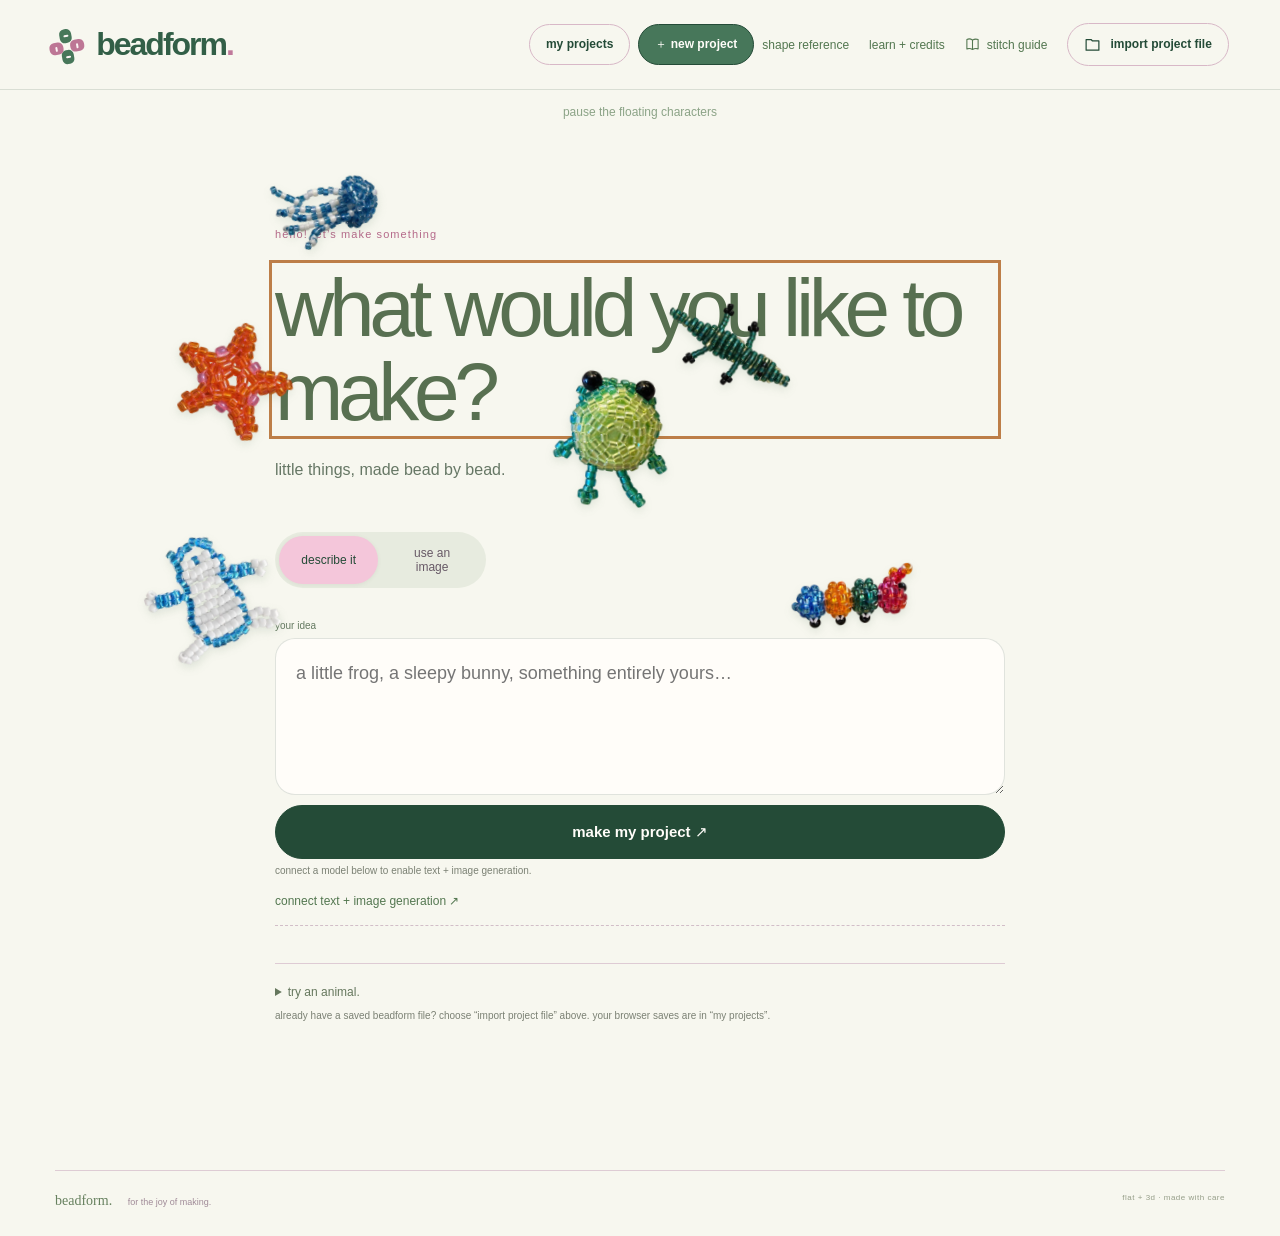
==== commit e6118566: "Add Qwen stitch-program fine-tuning pilot and prefer five bead passages for 0.20 mm thread" ====
--- a/index.html
+++ b/index.html
@@ -248,7 +248,7 @@
     <section class="panel"><details><summary>Size & supplies</summary>
       <label id="pSizeField" class="field v-field">Project size<select id="pBallSize"><option value="3" selected>Everyday · fewer beads</option><option value="4">Expanded · more detail where available</option></select></label><label id="vDetailField" class="field v-field">Pattern detail<select id="vDetail"><option value="2">Small · fewer beads</option><option value="3" selected>Standard · more shape</option><option value="4">Detailed · more beads</option></select></label>
       <label class="field v-field">Body depth<select id="vDepth"><option value="75">Slim</option><option value="100" selected>Regular</option><option value="125">Plump</option></select></label>
-      <div class="v-materials"><b>size 11 seed beads · 11/0</b><span>Round / rocaille · approx. 2 × 1.3 mm</span><input id="vBeadSize" type="hidden" value="2"><label class="field">Fishing-line diameter<select id="vThread"><option value="0.2">0.20 mm</option><option value="0.25" selected>0.25 mm</option></select></label><small>Dimensions vary by brand and finish. Check a small sample with your actual beads and line.</small></div>
+      <div class="v-materials"><b>size 11 seed beads · 11/0</b><span>Round / rocaille · approx. 2 × 1.3 mm</span><input id="vBeadSize" type="hidden" value="2"><label class="field">Fishing-line diameter<select id="vThread"><option value="0.2" selected>0.20 mm</option><option value="0.25">0.25 mm</option></select></label><small>Dimensions vary by brand and finish. Check a small sample with your actual beads and line.</small></div>
       <details class="v-examples" id="vLegacyColor"><summary>color mapping</summary><label class="field v-field">Colors from<select id="vColorSource"><option value="design">The generated project</option><option value="template">The example palette</option><option value="image">Project the reference colors</option></select></label><label class="range-label" for="vMaxColors">Maximum colors <output id="vMaxColorsValue">6</output></label><input id="vMaxColors" type="range" min="2" max="10" value="6"><div id="vImageOptions" hidden><label class="field">Image placement<select id="vProjection"><option value="front">Front image + solid back</option><option value="both">Mirror on front and back</option></select></label><label class="check-label v-field"><input type="checkbox" id="vKeepEyes" checked> Keep landmark beads readable</label></div></details>
     </details></section>
     <section class="v-stitch-note"><span class="eyebrow">THE TECHNIQUE</span><h3>cubic right-angle weave</h3><p>Four-bead rings form cubes. Neighboring cubes share a face. Each physical bead has one ID, even when several rings use it.</p><button id="vTechniqueBtn" class="text-button">how it comes together ↗</button></section>
@@ -1199,9 +1199,11 @@
  return {...r,targetHeightMm:low+(high-low)*r.sourceFraction,toleranceMm:Math.max(r.minimumToleranceMm,(high-low)*r.toleranceFraction)};
 }
 function orient(p,axis){const y=unit(axis),x=unit(cross(y,Math.abs(y[2])<.9?[0,0,1]:[1,0,0])),z=cross(x,y);return add(add(mul(x,p[0]),mul(y,p[1])),mul(z,p[2]));}
-function buildSeparate(design,{detail=3,threadDiameter=.25}={}){
+function buildSeparate(design,{detail=3,threadDiameter=.2,passBudget}={}){
+ const hardBudget=threadDiameter===.2?8:6;
+ if(passBudget!==undefined&&(!Number.isInteger(passBudget)||passBudget<3||passBudget>hardBudget))throw Error("Invalid internal passage budget.");
  const economy=detail<4,scene=amigurumiScene(design),solids=scene.parts.filter(p=>p.role==='solid');if(!solids.length)throw Error('This design needs a solid body.');if(solids.length>18)throw Error('Simplify this subject to at most 18 main parts for the parts guide.');
- const g={structure:'modules',settings:{threadDiameter},nodes:[],byId:new Map(),faces:[],steps:[],stages:[],components:[],joins:[],palette:[],colors:[],passLimit:threadDiameter===.2?8:6,counts:new Map(),notes:[]};
+ const g={structure:'modules',settings:{threadDiameter},nodes:[],byId:new Map(),faces:[],steps:[],stages:[],components:[],joins:[],palette:[],colors:[],passLimit:passBudget??hardBudget,counts:new Map(),notes:[]};
  const bases=solids.filter(p=>p.type!=='capsule'),foundation=bases.filter(p=>/\b(body|torso|base|hull|wall|shell)\b/i.test(p.name)),base=(foundation.length?foundation:bases).sort((a,b)=>Math.max(...b.size)-Math.max(...a.size))[0]||solids[0],scale=(/head.*body/i.test(base.name)?ball(true,'body'):ball(!economy)).radius/Math.max(...base.size),remaining=solids.slice();let section=0;
  function colorIndex(h){let i=g.palette.indexOf(h);if(i<0){i=g.palette.length;g.palette.push(h);}return i;}
  while(remaining.length){let source;if(!g.components.length)source=base;else source=remaining.slice().sort((a,b)=>Number(/\b(neck|mast)\b/i.test(b.name))-Number(/\b(neck|mast)\b/i.test(a.name))||(a.type==='capsule')-(b.type==='capsule')||Math.min(...g.components.map(c=>len(sub(a.center,c.source.center))))-Math.min(...g.components.map(c=>len(sub(b.center,c.source.center)))))[0];remaining.splice(remaining.indexOf(source),1);
@@ -1322,17 +1324,39 @@
  return {preferCandidate:reasons.length===0,reasons,workingLengthPenaltyMm2,baselineScore,candidateScore,baseline:a,candidate:b};
 }
 function build(design,options={}){
- if(options.continuous===false)return buildCandidate(design,options,0);
- const attempts=[];let baseline,candidate;
- for(const weight of [0,250])try{const model=buildCandidate(design,options,weight);if(weight===0)baseline=model;else candidate=model;attempts.push({weight,compiled:true});}catch(error){attempts.push({weight,compiled:false,error:error.message});}
- if(!baseline&&!candidate)throw Error(attempts[0].error);
- let selected=baseline||candidate,comparison=null;
- if(baseline&&candidate){comparison=compareJointPlans(baseline,candidate);if(comparison.preferCandidate)selected=candidate;}
- const selection={kind:'two deterministic joint-distance candidates',selectedWeight:selected===candidate?250:0,attempts,comparison,physicalSampleRequired:true};
- selected.jointSelection=selection;if(selected.constructionGraph)selected.constructionGraph.jointSelection=selection;return selected;
+ options={...options,threadDiameter:options.threadDiameter??.2};
+ if(![.2,.25].includes(options.threadDiameter))throw Error('Choose 0.20 or 0.25 mm thread.');
+ const preferred=options.threadDiameter===.2?5:null,hard=options.threadDiameter===.2?8:6,attempts=[];
+ let selected=null,selectedScore=null;
+ for(const budget of preferred?[preferred,hard]:[hard]){
+  let baseline,candidate;
+  for(const weight of options.continuous===false?[0]:[0,250])try{
+   const model=buildCandidate(design,{...options,passBudget:budget},weight);
+   if(weight===0)baseline=model;else candidate=model;
+   attempts.push({budget,weight,compiled:true});
+  }catch(error){attempts.push({budget,weight,compiled:false,error:error.message});}
+  if(!baseline&&!candidate)continue;
+  let choice=baseline||candidate,comparison=null;
+  if(baseline&&candidate){comparison=compareJointPlans(baseline,candidate);if(comparison.preferCandidate)choice=candidate;}
+  const incomplete=choice.finishing&&choice.finishing.candidateEndpoints<choice.finishing.totalEndpoints;
+  const score=[choice.finishing?choice.finishing.totalEndpoints-choice.finishing.candidateEndpoints:0,choice.threadAccess?.nominalStraightPathConflicts||0,choice.finishing?.nominalAccess?.nominalStraightPathConflicts||0,budget];
+  if(!selectedScore||score.some((n,i)=>n<selectedScore[i]&&score.slice(0,i).every((v,j)=>v===selectedScore[j]))){selected=choice;selectedScore=score;}
+  choice.jointSelection={kind:'joint-distance candidates within passage preference',selectedWeight:choice===candidate?250:0,comparison,physicalSampleRequired:true};
+  // Do not trade resolved finishes/nominal access for a low count.
+  if(!incomplete&&!(choice.threadAccess?.nominalStraightPathConflicts)&&!(choice.finishing?.nominalAccess?.nominalStraightPathConflicts))break;
+ }
+ if(!selected)throw Error(attempts[0]?.error||'No construction candidate.');
+ const totals=new Map(selected.counts);
+ for(const end of selected.finishing?.endpoints||[])for(const op of end.moves||[])if(op.id!==null)totals.set(op.id,(totals.get(op.id)||0)+1);
+ const exceptions=preferred?selected.nodes.filter(n=>(totals.get(n.id)||0)>preferred).map(n=>({id:n.id,part:n.component,passes:totals.get(n.id)})):[];
+ selected.passagePreference={preferredMax:preferred,hardSearchBudget:hard,selectedSearchBudget:selected.passLimit,finishingIncluded:!!selected.finishing,unresolvedFinishingEnds:selected.finishing?selected.finishing.totalEndpoints-selected.finishing.candidateEndpoints:null,includes:'initial pickup, weaving, positioning, reinforcement and proposed finishing passes',maximumPlanned:Math.max(0,...totals.values()),exceptions,attempts,physicalSampleRequired:true};
+ if(preferred)selected.notes.push(exceptions.length?`Passage preference exceeded: ${exceptions.length} beads exceed five planned passes with 0.20 mm thread. Review these beads before making: ${exceptions.map(n=>n.id+' ('+n.passes+')').join(', ')}. Counts include proposed finishing; knots and actual hole fit remain unverified.`:'The plan stays within the preferred five passes per bead with 0.20 mm thread, including proposed finishing. Knots and actual hole fit remain unverified.');
+ if(selected.constructionGraph){selected.constructionGraph.passagePreference=selected.passagePreference;selected.constructionGraph.jointSelection=selected.jointSelection;}
+ return selected;
 }
 root.BeadParts={build,example,ball,tube,strand,panel,amigurumiScene,attachmentRegion,jointPlanMetrics,compareJointPlans,validate};if(typeof module!=='undefined')module.exports=root.BeadParts;
 })(typeof window!=='undefined'?window:globalThis);
+
 </script>
 <script>(function(root){
 'use strict';
@@ -1697,7 +1721,7 @@
  'use strict';
  const V=window.BeadVolume,G=window.BeadStages,E=window.BeadEngine,B=window.Beadform,$=id=>document.getElementById(id),U=B.ui;
  const {esc,modal,toast,loadImage}=U,fmt=n=>new Intl.NumberFormat('en-US').format(n);
- const state={construction:'parts',settings:{shape:'frog',detail:3,depth:100,beadSize:2,colorSource:'template',maxColors:6,projection:'front',keepEyes:true,routeVersion:2,orderVersion:2,threadDiameter:.25},reveal:Infinity,stage:0,stageReveal:Infinity,focusStage:false,lastError:'',model:null,palette:[],colors:[],source:null,sourceData:'',sourceName:'',sourceCustom:false,title:'garden frog',view:'thread',yaw:-28,pitch:18,zoom:100,showIds:false,inside:false,builtOnly:false,step:0,layer:0,tool:'rotate',activeColor:0,selected:null,edits:false,undo:[]};
+ const state={construction:'parts',settings:{shape:'frog',detail:3,depth:100,beadSize:2,colorSource:'template',maxColors:6,projection:'front',keepEyes:true,routeVersion:2,orderVersion:2,threadDiameter:.2},reveal:Infinity,stage:0,stageReveal:Infinity,focusStage:false,lastError:'',model:null,palette:[],colors:[],source:null,sourceData:'',sourceName:'',sourceCustom:false,title:'garden frog',view:'thread',yaw:-28,pitch:18,zoom:100,showIds:false,inside:false,builtOnly:false,step:0,layer:0,tool:'rotate',activeColor:0,selected:null,edits:false,undo:[]};
  let mode='volume',drag=null,frame=null,pngBusy=false,sourceVersion=0;
  const shapeIcons={frog:'M9 10a4 4 0 1 1 7-2h8a4 4 0 1 1 7 2c4 2 6 6 6 11 0 9-7 13-17 13S3 30 3 21c0-5 2-9 6-11Zm4-6a2 2 0 1 0 0 4 2 2 0 0 0 0-4Zm14 0a2 2 0 1 0 0 4 2 2 0 0 0 0-4Z',fish:'M8 20C11 5 28 4 37 20c-9 16-26 15-29 0L1 9v22l7-11Zm20-5a2 2 0 1 0 0 4 2 2 0 0 0 0-4Z',bunny:'M10 17C0-4 18-5 18 14h4C22-5 40-4 30 17c8 8 4 22-10 22S2 25 10 17Zm4 8a2 2 0 1 0 0 4 2 2 0 0 0 0-4Zm12 0a2 2 0 1 0 0 4 2 2 0 0 0 0-4Z',bear:'M8 13C-4 8 5-5 14 5a21 21 0 0 1 12 0c9-10 18 3 6 8 10 17-1 25-12 25S-2 30 8 13Zm5 6a2 2 0 1 0 0 4 2 2 0 0 0 0-4Zm14 0a2 2 0 1 0 0 4 2 2 0 0 0 0-4Z',heart:'M20 36 4 21C-8 8 9-3 20 9 31-3 48 8 36 21Z',ball:'M20 1a19 19 0 1 0 0 38 19 19 0 0 0 0-38Zm0 5a14 14 0 0 1 13 8C19 10 8 19 6 24a14 14 0 0 1 14-18Z'};
  const shapeIcon=s=>`<svg viewBox="0 0 40 40" aria-hidden="true"><path d="${shapeIcons[s]}" fill-rule="evenodd"/></svg>`;
@@ -1890,7 +1914,7 @@
    const timeout=setTimeout(()=>controller.abort(),310000);
    try{
      let imageData=null;if(withImage){const im=state.source,cv=document.createElement('canvas'),scale=Math.min(1,768/Math.max(im.naturalWidth,im.naturalHeight));cv.width=Math.max(1,Math.round(im.naturalWidth*scale));cv.height=Math.max(1,Math.round(im.naturalHeight*scale));cv.getContext('2d').drawImage(im,0,0,cv.width,cv.height);imageData=cv.toDataURL('image/png');}
-     const response=await fetch('/api/generate',{method:'POST',headers:{'Content-Type':'application/json'},body:JSON.stringify({prompt,imageData,construction:'parts',buildReferences:window.BeadFinished?.references(prompt)||[],detail:state.settings.detail,depth:state.settings.depth,threadDiameter:state.settings.threadDiameter||.25}),signal:controller.signal});const body=await response.json();if(!response.ok)throw Error(body.error||'The generation service could not complete this project.');if(token!==revision)return;
+     const response=await fetch('/api/generate',{method:'POST',headers:{'Content-Type':'application/json'},body:JSON.stringify({prompt,imageData,construction:'parts',buildReferences:window.BeadFinished?.references(prompt)||[],detail:state.settings.detail,depth:state.settings.depth,threadDiameter:state.settings.threadDiameter||.2}),signal:controller.signal});const body=await response.json();if(!response.ok)throw Error(body.error||'The generation service could not complete this project.');if(token!==revision)return;
      const design=S.scene(body.scene);window.BeadParts.build(design,state.settings);if(state.model!==originModel)throw Error('The project changed while generating. Your current project has been kept; please generate again.');
      T.confirmEdits(()=>{try{applyDesign(design,design.title,withImage?'Interpreted your image':'Created from your description');if(design.notes)status($('vGenerationStatus').textContent+' '+design.notes);}catch(e){status(e.message,true);}});
    }catch(e){if(token===revision)status(e.name==='AbortError'?'Generation timed out. Your existing project is unchanged; try again with a simpler description.':e.message,true);}finally{clearTimeout(timeout);if(token===revision){request=null;busy(false);}}
@@ -2061,7 +2085,7 @@
 function drawPreview(){if(!g)return;const canvas=$('pCanvas');canvas.classList.toggle('is-model',view==='model');canvas.innerHTML=view==='plan'?mapSVG():view==='thread'?threadSVG():modelSVG({highlight:$('pBuilt').checked,built:$('pBuilt').checked});$('pZoomLabel').textContent=Math.round(zoom*100)+'%';}
 function render(){if(!g)return;window.BeadJourney?.scheduleSave();s.partsStage=Math.max(0,Math.min(g.stages.length-1,s.partsStage));const st=current(),shown=Math.min(st.operations.length,s.partsReveal),newBeads=st.operations.slice(0,shown).filter(o=>o.kind==='pick').length;
  fullPattern();$('pStatus').textContent=`${g.nodes.length} beads · ${g.components.length} parts${g.nodes.length>200?' · above the 150–200 bead target':''}`;
- $('pThreadPlan').innerHTML=`<b>${g.threadSections===1?'One working line':g.threadSections+' working lengths'}</b> · ${g.threadLengths.reduce((n,x)=>n+x.estimatedMeters,0).toFixed(1)} m estimated<details><summary>Thread details</summary>Return through body beads between limbs. Required thread changes are marked in each step.<br>${g.threadLengths.map(x=>`Length ${x.number}: ${x.estimatedMeters.toFixed(1)} m`).join(' · ')}. Includes 30% routing allowance and 40 cm of tails per length. Candidate finishing routes below use these tails; knots may need more line.</details>`+accessHTML()+finishingHTML();
+ $('pThreadPlan').innerHTML=`<b>${g.threadSections===1?'One working line':g.threadSections+' working lengths'}</b> · ${g.threadLengths.reduce((n,x)=>n+x.estimatedMeters,0).toFixed(1)} m estimated<details><summary>Thread details</summary>Return through body beads between limbs. Required thread changes are marked in each step.<br>${g.threadLengths.map(x=>`Length ${x.number}: ${x.estimatedMeters.toFixed(1)} m`).join(' · ')}. Includes 30% routing allowance and 40 cm of tails per length. Candidate finishing routes below use these tails; knots may need more line.</details>`+(g.passagePreference?.preferredMax?`<p><b>Preferred maximum: 5 passes per bead</b> · ${g.passagePreference.maximumPlanned} busiest planned (including available finishing candidates). ${g.passagePreference.exceptions.length?`${g.passagePreference.exceptions.length} beads exceed the preference; review the construction export and sample before making.`:"No planned bead exceeds five."} Knots, missing finishes and actual hole fit remain unverified.</p>`:"")+accessHTML()+finishingHTML();
  $('pStageList').innerHTML=g.stages.map((st,i)=>`<button data-pstage="${i}" class="${i===s.partsStage?'active':''}">${st.kind==='join'?'↳':st.component} · ${esc(st.label)}<small>${st.kind==='join'?st.pairs.length+' attachment loops':st.ids.length+' beads · '+st.kind}</small></button>`).join('');document.querySelectorAll('[data-pstage]').forEach(b=>b.onclick=()=>select(+b.dataset.pstage));
  drawPreview();for(const [id,v]of [['pPlanView','plan'],['pModelView','model'],['pThreadView','thread']]){$(id).classList.toggle('active',view===v);$(id).setAttribute('aria-pressed',view===v);}
  const counts=g.palette.map(()=>0);g.colors.forEach(c=>counts[c]++);$('pInventory').innerHTML=`<span><b>${g.nodes.length}</b> physical beads</span>${g.materials.map(m=>`<span>${m.count} × ${esc(m.name)}</span>`).join('')}`+counts.map((n,i)=>`<span><i class="mini-bead" style="background:${g.palette[i]}"></i>${'color '+(i+1)} · ${n}</span>`).join('');
